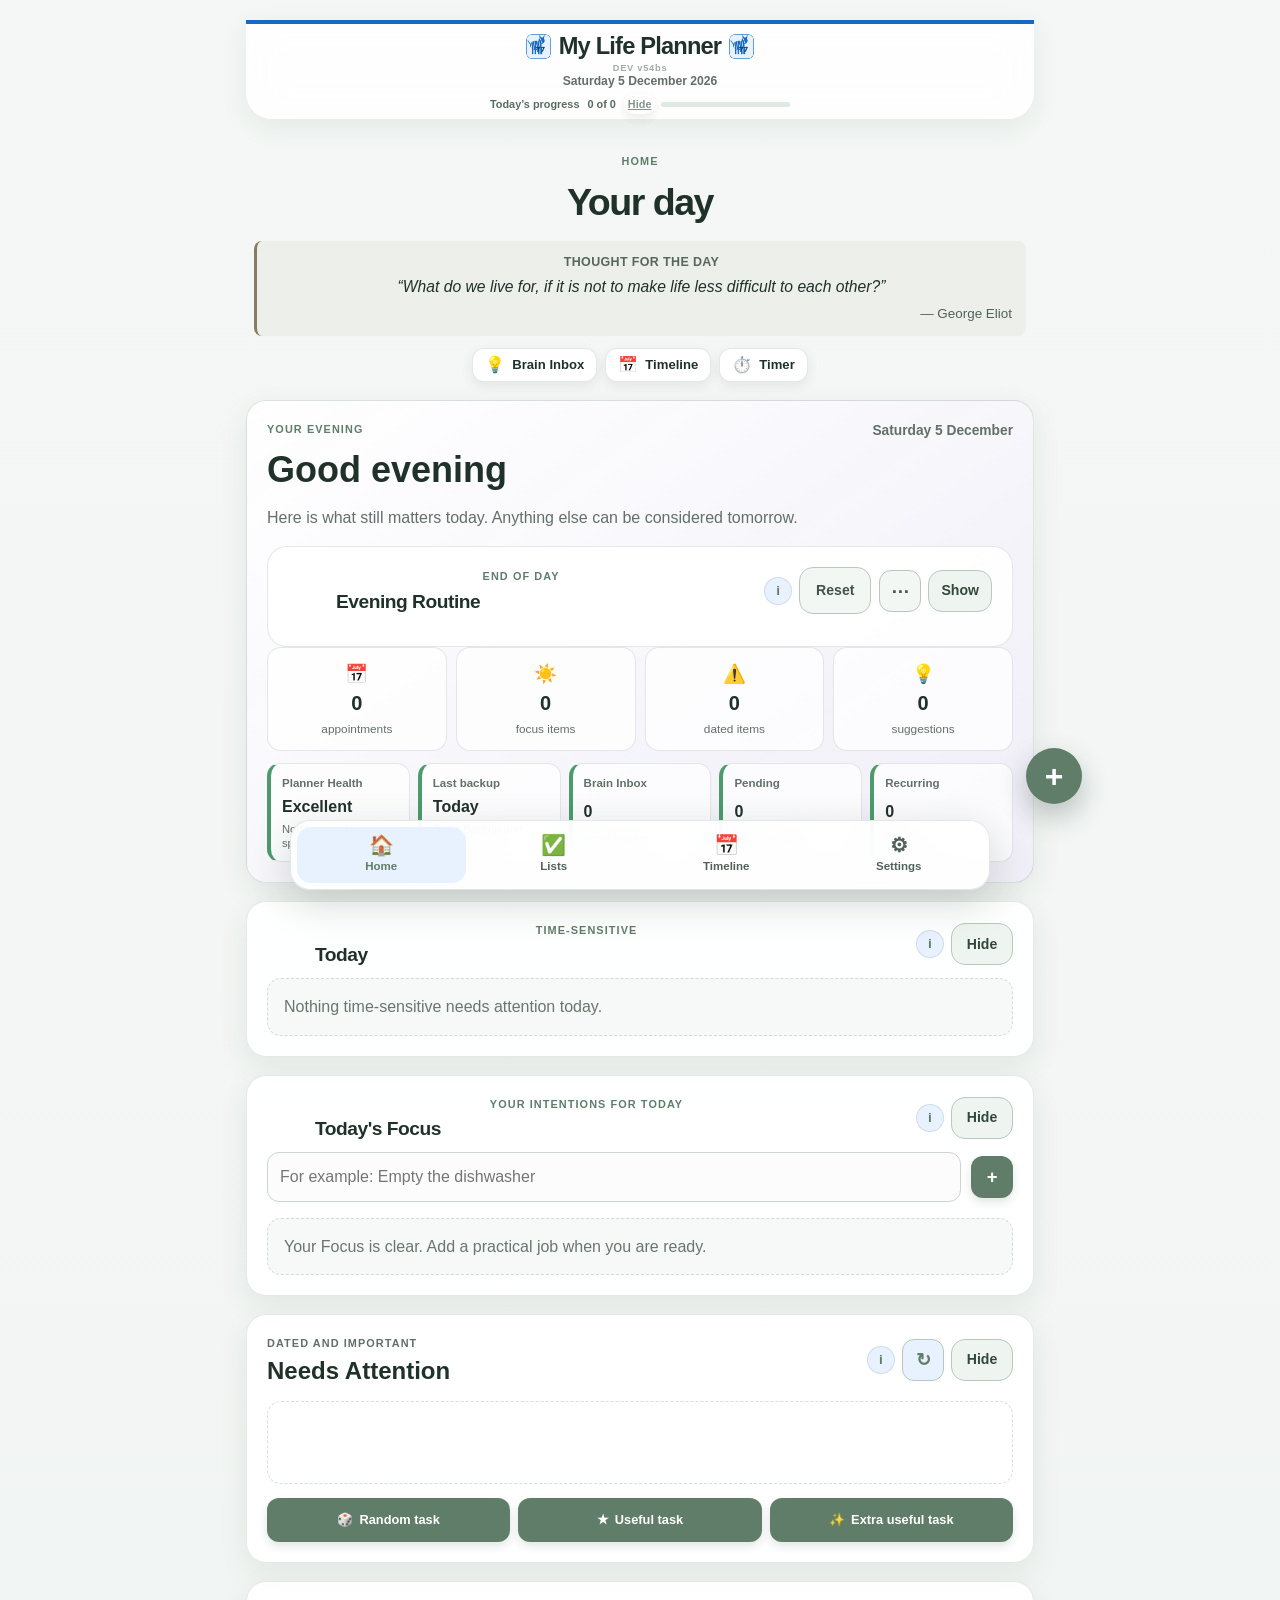
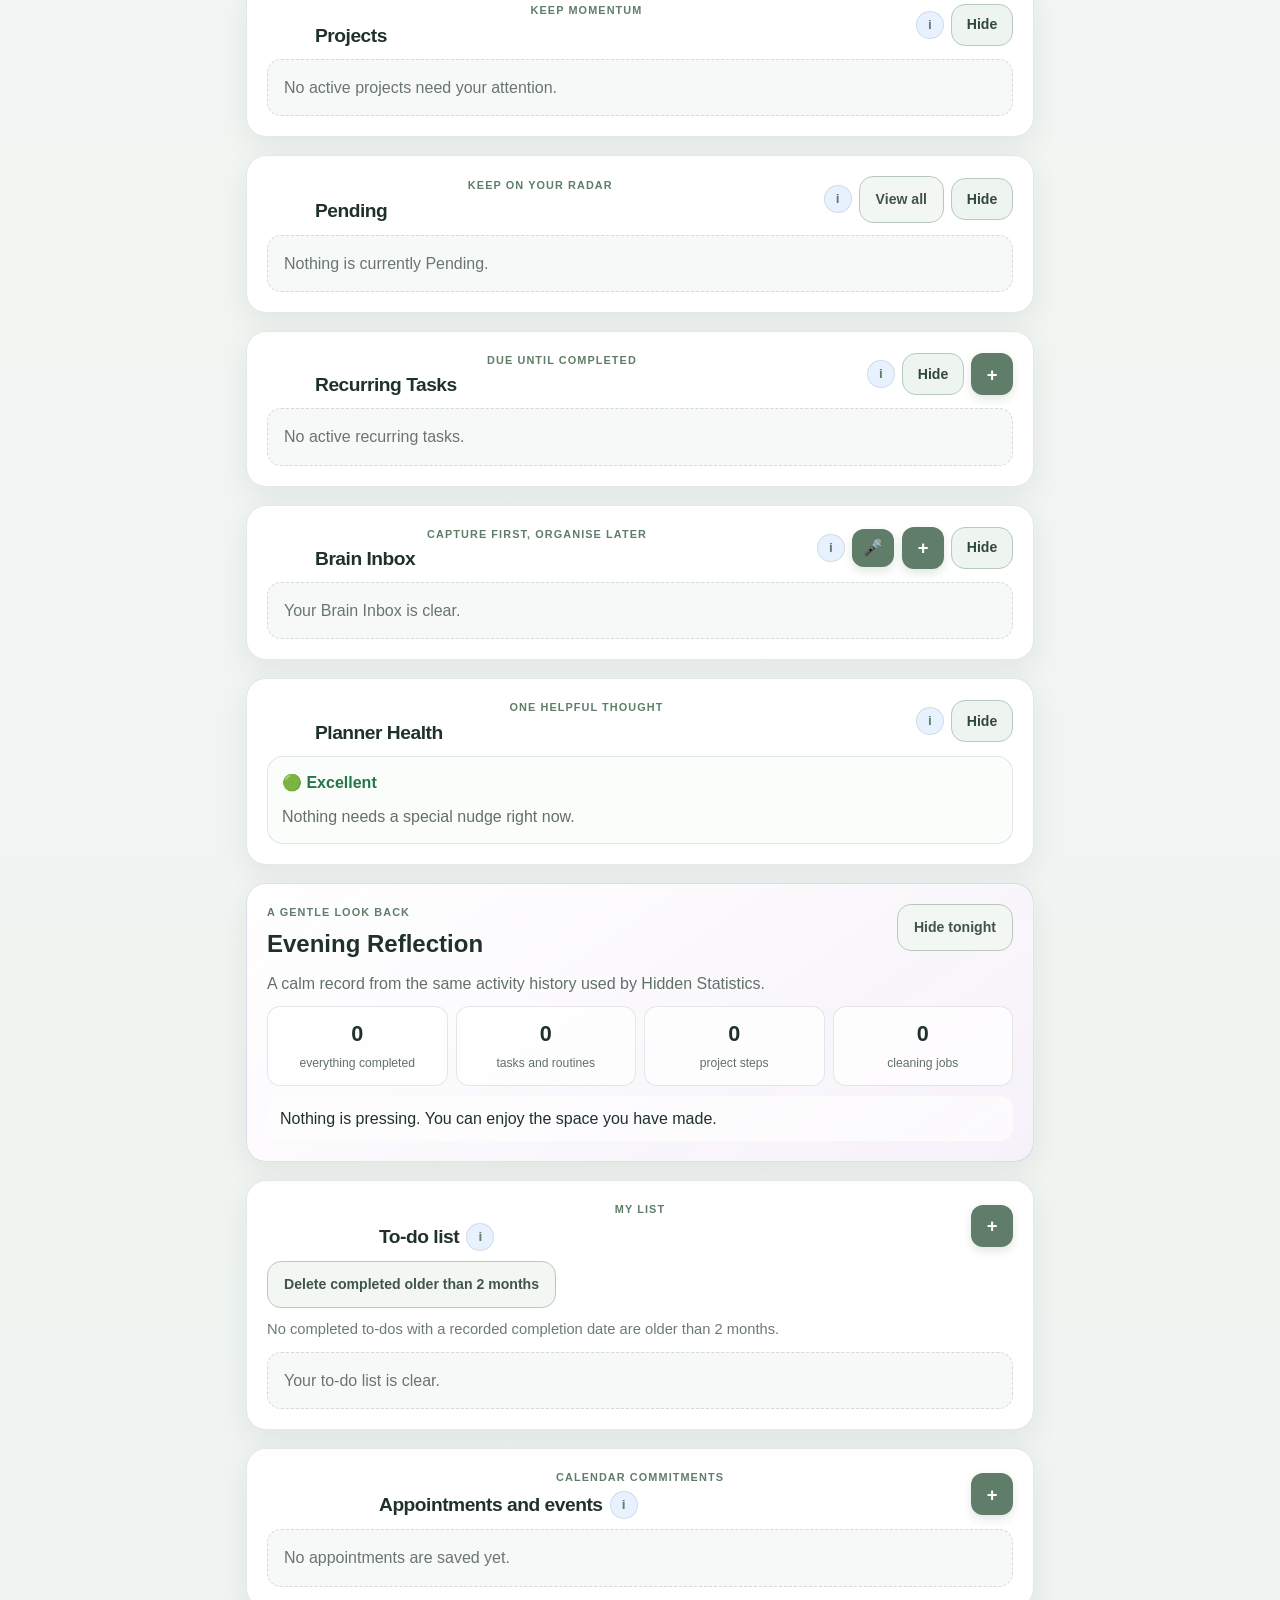
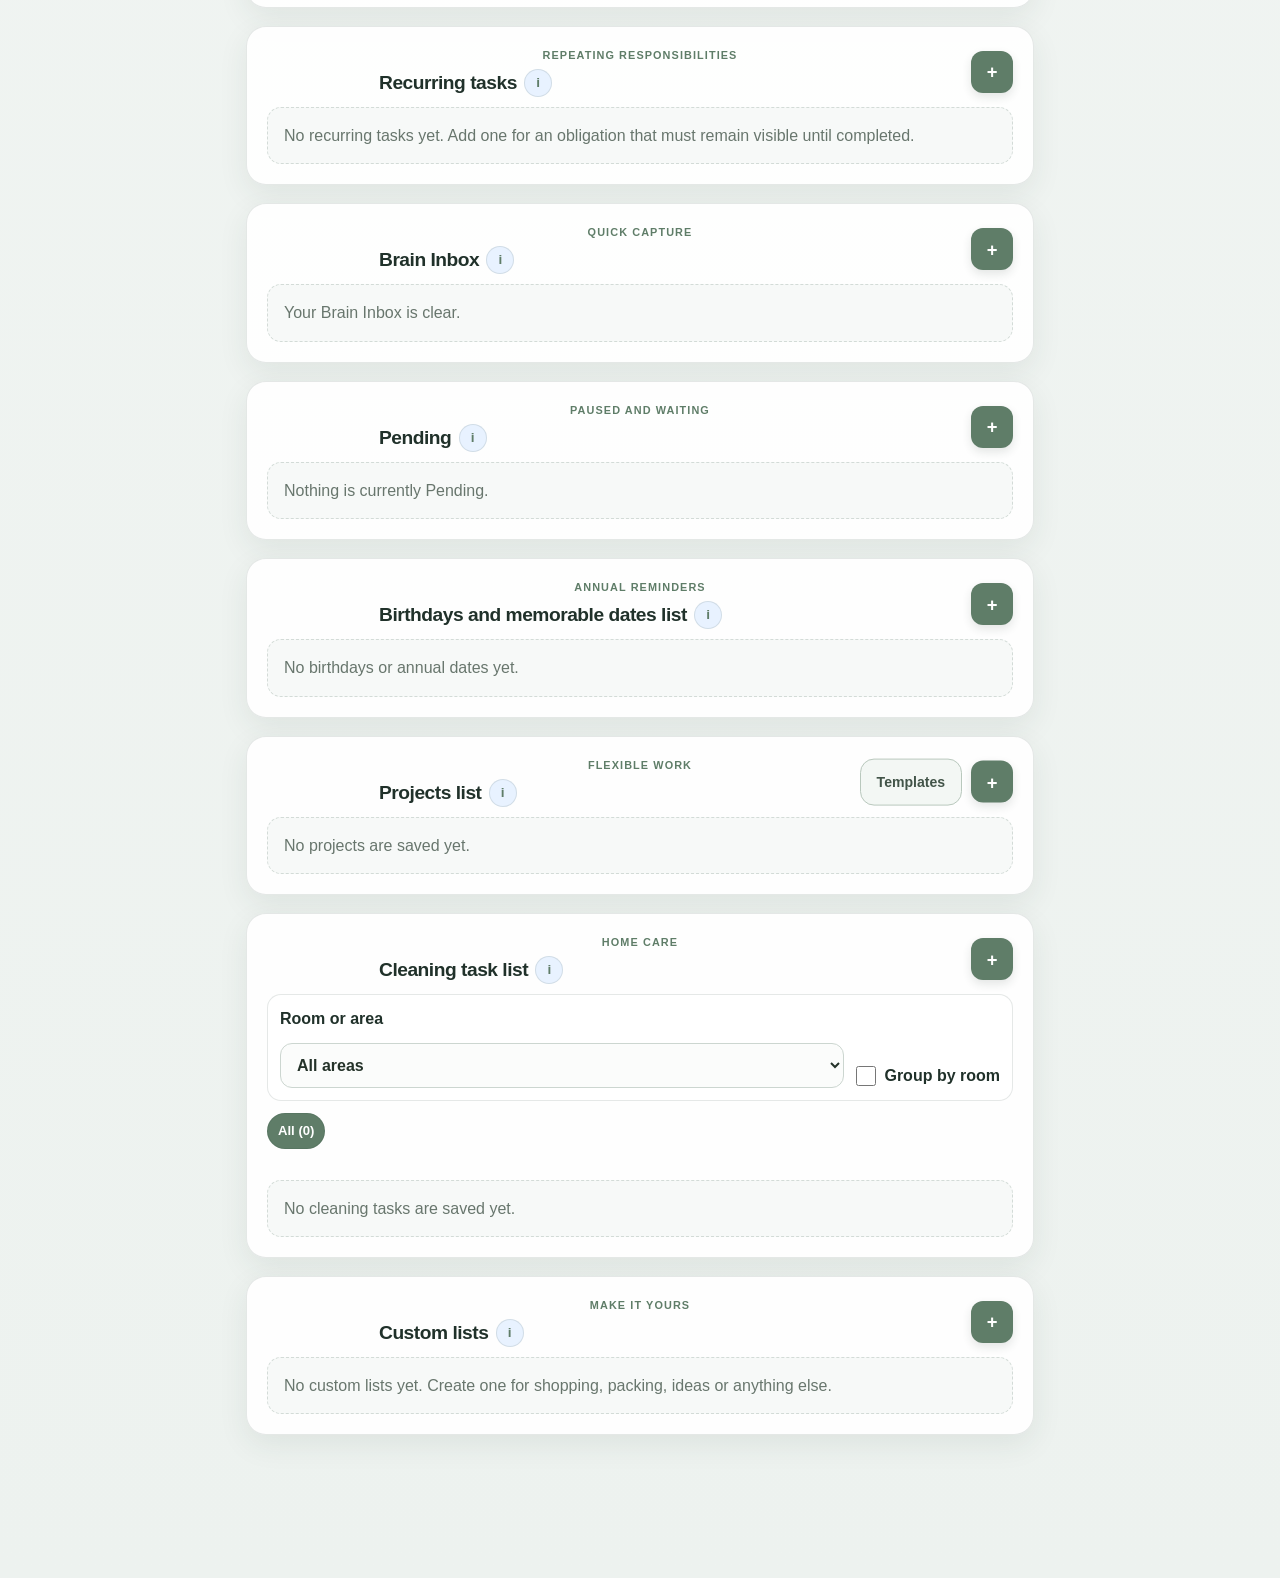
==== index.html @ 8dff213d "Add files via upload" ====
<!DOCTYPE html>
<html lang="en">
<head>
  <meta charset="UTF-8">
  <meta name="viewport" content="width=device-width, initial-scale=1.0">
  <title>My Life Planner</title>
  <link rel="stylesheet" href="style.css?v=54bs">
  <link rel="manifest" href="manifest.json?v=54bs">
  <meta name="theme-color" content="#1769c2">
  <meta name="apple-mobile-web-app-capable" content="yes">
  <meta name="apple-mobile-web-app-status-bar-style" content="default">
  <meta name="apple-mobile-web-app-title" content="Life Planner">
  <link rel="apple-touch-icon" href="icon-192.png">
</head>
<body>
  <a class="skip-link" href="#viewHeading">Skip to planner content</a>
  <main class="app-shell">

    <header class="app-header">
      <div class="header-branding">
        <div class="brand-title-row">
          <img src="icon-192.png" class="header-zebra" alt="" aria-hidden="true">
          <h1 id="plannerTitle" class="brand-title">My Life Planner</h1>
          <img src="icon-192.png" class="header-zebra" alt="" aria-hidden="true">
        </div>
        <p class="header-version">DEV v54bs</p>
        <p id="todayDate" class="date-line"></p>
      </div>
      <div id="todayProgressPanel" class="compact-progress" aria-label="Today’s progress">
        <div class="today-progress-line"><strong>Today’s progress</strong><span id="progressText">0 of 0</span><button type="button" class="progress-visibility-button" id="hideTodayProgressButton" onclick="v54aySetProgressVisible(false)">Hide</button></div>
        <div class="progress-wrap"><div id="progressBar" class="progress-bar"></div></div>
      </div>
      <button id="showTodayProgressButton" type="button" class="small-button secondary-button" onclick="v54aySetProgressVisible(true)" hidden>Show Today’s progress</button>
    </header>

    <section id="viewHeading" class="view-heading" aria-live="polite">
      <p class="eyebrow" id="viewEyebrow">Home</p>
      <h2 id="viewTitle">Your day</h2><div id="dailyThoughtAnchor"></div>
    </section>

    <section class="home-quick-actions app-view-section" data-view="home" aria-label="Quick actions">
      <button type="button" class="home-quick-button" onclick="openCaptureDialog('inbox')"><span aria-hidden="true">💡</span><strong>Brain Inbox</strong></button>
      <button type="button" class="home-quick-button" onclick="openTimelineShortcut()"><span aria-hidden="true">📅</span><strong>Timeline</strong></button>
      <button type="button" class="home-quick-button" onclick="openGlobalTimer()"><span aria-hidden="true">⏱️</span><strong>Timer</strong></button>
    </section>

    <section id="morningBriefPanel" class="panel daily-companion-panel app-view-section" data-view="home" aria-live="polite">
      <div class="daily-companion-heading">
        <div><p id="daypartEyebrow" class="eyebrow">Your morning</p><h2 id="dailyCompanionGreeting">Good morning</h2></div>
        <div class="daily-companion-heading-actions"><span id="dailyCompanionDate" class="daily-companion-date"></span><button id="dailyCompanionToggle" type="button" class="small-button secondary-button daily-companion-toggle" onclick="toggleDailyCompanion()" aria-expanded="false" hidden>More</button></div>
      </div>
      <p id="dailyCompanionMessage" class="daily-companion-message"></p>
      <div id="dailyCompanionSummary" class="daily-companion-summary"></div>
      <div id="companionDashboardCards" class="companion-dashboard-cards"></div>
    </section>

    <section id="eveningReflectionPanel" class="panel reflection-panel app-view-section hidden" data-view="home" aria-live="polite">
      <div class="reflection-heading"><div><p class="eyebrow">A gentle look back</p><h2>Evening Reflection</h2></div><button type="button" class="small-button secondary-button" onclick="dismissEveningReflection()">Hide tonight</button></div>
      <div id="eveningReflectionArea"></div>
    </section>

    <section id="weeklyReflectionPanel" class="panel reflection-panel app-view-section hidden" data-view="home" aria-live="polite">
      <div class="reflection-heading"><div><p class="eyebrow">The week in perspective</p><h2>Weekly Reflection</h2></div><button type="button" class="small-button secondary-button" onclick="dismissWeeklyReflection()">Hide this week</button></div>
      <div id="weeklyReflectionArea"></div>
    </section>

    <section id="plannerHealthPanel" class="panel planner-health-panel app-view-section home-collapsible" data-view="home" data-home-section="plannerHealth">
      <div class="section-heading"><div><p class="eyebrow">One helpful thought</p><h2>Planner Health</h2></div></div>
      <div id="plannerHealthArea" aria-live="polite"></div>
    </section>



    <section id="todayFocusPanel" class="panel today-focus-panel app-view-section home-collapsible" data-view="home" data-home-section="todayFocus">
      <div class="section-heading"><div><p class="eyebrow">Your intentions for today</p><h2>Today's Focus</h2><p class="card-meta">Your working desk for today. Type an item and press Return; add detail only when useful.</p></div></div>
      <form class="today-focus-entry" onsubmit="addTodayFocusItem(event)">
        <input id="todayFocusInput" type="text" maxlength="160" placeholder="For example: Empty the dishwasher" autocomplete="off">
        <button type="submit" class="section-plus" aria-label="Add to Today's Focus">+</button>
      </form>
      <div id="todayFocusArea" class="focus-list"></div>
    </section>

    <section id="needsAttentionPanel" class="panel focus-panel app-view-section home-collapsible" data-view="home" data-home-section="needsAttention">
      <div class="focus-heading"><div><p class="eyebrow">Dated and important</p><h2>Needs Attention</h2><p>Tasks already saved elsewhere that need attention now.</p></div><button class="icon-button" type="button" onclick="refreshFocusToday()" aria-label="Refresh needs attention">↻</button></div>
      <div id="focusTodayArea" class="focus-list"></div>
      <div class="focus-tools" aria-label="Helpful task choices">
        <button type="button" class="choice-tool" onclick="chooseHelpfulTask('random')"><span>🎲</span>Random task</button>
        <button type="button" class="choice-tool" onclick="chooseHelpfulTask('useful')"><span>★</span>Useful task</button>
        <button type="button" class="choice-tool" onclick="chooseHelpfulTask('extra')"><span>✨</span>Extra useful task</button>
      </div>
      <div id="helpfulChoiceResult" class="decision-result hidden"></div>
    </section>

    <section id="homeRecurringPanel" class="panel app-view-section home-collapsible" data-view="home" data-home-section="recurringTasks">
      <div class="section-heading"><div><p class="eyebrow">Due until completed</p><h2>Recurring Tasks</h2><p class="card-meta">Overdue and due recurring tasks appear first, followed by the next few upcoming responsibilities.</p></div><button class="section-plus" type="button" onclick="openRecurringTaskDialog()" aria-label="Add recurring task">+</button></div>
      <div id="homeRecurringArea" class="compact-list"></div>
    </section>

    <section id="homeBrainInboxPanel" class="panel app-view-section home-collapsible" data-view="home" data-home-section="brainInbox">
      <div class="section-heading"><div><p class="eyebrow">Capture first, organise later</p><h2>Brain Inbox</h2></div><div class="section-actions"><button class="voice-button" type="button" onclick="startVoiceCapture('inbox')" aria-label="Dictate a thought" title="Dictate a thought">🎤</button><button class="section-plus" type="button" onclick="openCaptureDialog('inbox')" aria-label="Capture a thought">+</button></div></div>
      <div id="inboxPreviewArea" class="compact-list"></div>
    </section>

    <section class="dashboard-grid app-view-section" data-view="home">
      <section id="homeTodayPanel" class="panel dashboard-card home-collapsible" data-home-section="timeSensitive"><div class="section-heading"><div><p class="eyebrow">Time-sensitive</p><h2>Today</h2></div></div><div id="todayRemindersArea" class="compact-list"></div></section>
    </section>

    <section id="homeProjectsPanel" class="panel app-view-section home-collapsible" data-view="home" data-home-section="projects"><div class="section-heading"><div><p class="eyebrow">Keep momentum</p><h2>Projects</h2></div></div>
      <div id="projectNextActionsArea" class="home-project-list"></div>
    </section>

    <section id="homeWaitingPanel" class="panel app-view-section home-collapsible" data-view="home" data-home-section="waitingFor">
      <div class="section-heading"><div><p class="eyebrow">Keep on your radar</p><h2>Pending</h2><p class="card-meta">A quick view of items currently paused or waiting, gathered from their original lists.</p></div><button type="button" class="small-button secondary-button" onclick="openWaitingForList()">View all</button></div>
      <div id="homeWaitingArea" class="compact-list"></div>
    </section>

    <section id="homeDailyRhythmPanel" class="panel app-view-section home-collapsible" data-view="home" data-home-section="dailyRhythm"><div class="section-heading"><div><p class="eyebrow">Gentle structure</p><h2>Daily Rhythm</h2></div><div class="section-actions"><button class="small-button secondary-button routine-reset-button" type="button" onclick="resetRoutineGroup('daily')">Reset</button><button class="icon-button" type="button" onclick="openRoutineManager('daily')" aria-label="Manage daily rhythm">⋯</button></div></div>
      <div id="dailyChecklist" class="checklist"></div>
    </section>

    <section id="homeEveningPanel" class="panel app-view-section home-collapsible" data-view="home" data-home-section="eveningRoutine"><div class="section-heading"><div><p class="eyebrow">End of day</p><h2>Evening Routine</h2></div><div class="section-actions"><button class="small-button secondary-button routine-reset-button" type="button" onclick="resetRoutineGroup('evening')">Reset</button><button class="icon-button" type="button" onclick="openRoutineManager('evening')" aria-label="Manage Evening Routine">⋯</button></div></div>
      <div id="homeEveningChecklist" class="checklist"></div>
    </section>
    <div class="lists-floating-wrap app-view-section" data-view="tasks">
      <button class="lists-rail-toggle" type="button" aria-expanded="false" aria-controls="listsSideNav" onclick="toggleListsSideNav()"><span aria-hidden="true">☰</span><span>Lists</span></button>
      <div id="listsSideNav" class="lists-side-panel">
      <button class="lists-panel-close" type="button" onclick="toggleListsSideNav(false)" aria-label="Close Lists navigation">×</button>
      <div class="lists-nav-hint" aria-hidden="true">Choose a list</div>
      <nav class="lists-floating-nav" aria-label="Move between lists">
        <button type="button" onclick="jumpToList('todoListSection')">To-dos</button>
        <button type="button" onclick="jumpToList('appointmentsListSection')">Appointments</button><button type="button" onclick="jumpToList('recurringTasksListSection')">Recurring</button>
        <button type="button" onclick="jumpToList('inboxListSection')">Brain Inbox</button>
        <button type="button" onclick="jumpToList('waitingListSection')">Pending</button>
        <button type="button" onclick="jumpToList('annualListSection')">Birthdays</button>
        <button type="button" onclick="jumpToList('projectsListSection')">Projects</button>
        <button type="button" onclick="jumpToList('cleaningListSection')">Cleaning</button>
        <button type="button" onclick="jumpToList('customListsSection')">Custom</button>
      </nav>
      <div class="lists-scroll-cue" aria-hidden="true">▼ More Lists</div>
      </div>
    </div>

    <section class="panel app-view-section lists-hub" data-view="tasks">
      <div class="section-heading"><div><p class="eyebrow">Control centre</p><h2>My Lists</h2></div></div>
      <p class="card-meta">Every task you enter is shown below under its category. Completed items remain visible until you delete them. Search across all lists or jump straight to one collection.</p>
      <label class="list-search-label">Search all lists<input id="globalListSearch" type="search" placeholder="Search tasks, projects, appointments, rooms…" aria-describedby="listSearchStatus" autocomplete="off"></label><p id="listSearchStatus" class="list-search-status" aria-live="polite"></p>

    </section>


    <section id="todoListSection" class="panel app-view-section managed-list-section" data-view="tasks" data-list-name="To-dos">
      <div class="section-heading">
        <div>
          <p class="eyebrow">My list</p>
          <h2>To-do list</h2>
        </div>
        <button class="section-plus" type="button" onclick="openAddDialog('todo')" aria-label="Add to-do" title="Add to-do">+</button>
      </div>
      <p class="card-meta">Every saved to-do appears below. You can edit, complete or delete it.</p>
      <div class="todo-cleanup-tools">
        <button id="deleteOldCompletedTodosButton" type="button" class="small-button secondary-button" onclick="deleteCompletedTodosOlderThanTwoMonths()" disabled>Delete completed older than 2 months</button>
        <p id="oldCompletedTodosStatus" class="card-meta" aria-live="polite">Checking completed to-dos…</p>
      </div>
      <div id="todoArea" class="stack-list"></div>
    </section>

    <section id="appointmentsListSection" class="panel app-view-section managed-list-section" data-view="tasks" data-list-name="Appointments">
      <div class="section-heading"><div><p class="eyebrow">Calendar commitments</p><h2>Appointments and events</h2></div><button class="section-plus" type="button" onclick="openAppointmentDialog()" aria-label="Add appointment">+</button></div>
      <p class="card-meta">Every appointment appears here. Select an item to edit it.</p>
      <div id="appointmentsArea" class="stack-list"></div>
    </section>

    <section id="recurringTasksListSection" class="panel app-view-section managed-list-section" data-view="tasks" data-list-name="Recurring Tasks">
      <div class="section-heading"><div><p class="eyebrow">Repeating responsibilities</p><h2>Recurring tasks</h2></div><button class="section-plus" type="button" onclick="openRecurringTaskDialog()" aria-label="Add recurring task">+</button></div>
      <p class="card-meta">These remain due or overdue until you mark them complete. Paused tasks stay saved but do not appear on Home.</p>
      <div id="recurringTasksArea" class="stack-list"></div>
    </section>

    <section id="inboxListSection" class="panel app-view-section managed-list-section" data-view="tasks" data-list-name="Brain Inbox">
      <div class="section-heading"><div><p class="eyebrow">Quick capture</p><h2>Brain Inbox</h2></div><button class="section-plus" type="button" onclick="openCaptureDialog('inbox')" aria-label="Add Brain Inbox item">+</button></div>
      <p class="card-meta">Capture anything without deciding where it belongs. Convert it later from the menu.</p>
      <div id="inboxArea" class="stack-list"></div>
    </section>

    <section id="waitingListSection" class="panel app-view-section managed-list-section" data-view="tasks" data-list-name="Pending">
      <div class="section-heading"><div><p class="eyebrow">Paused and waiting</p><h2>Pending</h2></div><button class="section-plus" type="button" onclick="openCaptureDialog('waiting')" aria-label="Add standalone pending note" title="Add pending note">+</button></div>
      <p class="card-meta">All current Pending items in one place. To-dos and project steps remain in their original lists; standalone Pending notes preserve your existing Waiting For records.</p>
      <div id="waitingArea" class="stack-list"></div>
    </section>

    <section id="annualListSection" class="panel app-view-section managed-list-section" data-view="tasks" data-list-name="Birthdays">
      <div class="section-heading">
        <div>
          <p class="eyebrow">Annual reminders</p>
          <h2>Birthdays and memorable dates list</h2>
        </div>
        <button class="section-plus" type="button" onclick="openAnnualDialog()" aria-label="Add annual date" title="Add annual date">+</button>
      </div>
      <p class="card-meta">Every birthday or annual date appears below. You can edit or delete it at any time.</p>
      <div id="annualArea" class="stack-list"></div>
    </section>

    <section id="projectsListSection" class="panel app-view-section managed-list-section" data-view="tasks" data-list-name="Projects">
      <div class="section-heading">
        <div>
          <p class="eyebrow">Flexible work</p>
          <h2>Projects list</h2>
        </div>
        <div class="section-actions project-section-actions"><button type="button" class="small-button secondary-button" onclick="openProjectTemplates()">Templates</button><button class="section-plus" type="button" onclick="openAddDialog('project')" aria-label="Add project" title="Add project">+</button></div>
      </div>
      <p class="card-meta">Every project and all its steps appear below. Projects and steps can be edited or deleted.</p>
      <div id="projectsArea" class="stack-list"></div>
    </section>

    <section id="cleaningListSection" class="panel app-view-section managed-list-section" data-view="tasks" data-list-name="Cleaning">
      <div class="section-heading">
        <div>
          <p class="eyebrow">Home care</p>
          <h2>Cleaning task list</h2>
        </div>
        <button class="section-plus" type="button" onclick="openCleaningDialog()" aria-label="Add cleaning task" title="Add cleaning task">+</button>
      </div>
      <p class="card-meta">Add daily, weekly, fortnightly or monthly cleaning jobs. Completing a job automatically sets its next due date.</p>
      <p class="card-meta">Every cleaning task appears below. You can edit, complete or delete it.</p>
      <div class="cleaning-area-tools" aria-label="Filter cleaning tasks by room or area">
        <label class="cleaning-area-filter-label">Room or area
          <select id="cleaningAreaFilter" onchange="setCleaningAreaFilter(this.value)"><option value="all">All areas</option></select>
        </label>
        <label class="cleaning-group-toggle"><input id="cleaningGroupByArea" type="checkbox" onchange="setCleaningGroupByArea(this.checked)"> Group by room</label>
      </div>
      <div id="cleaningAreaChips" class="cleaning-area-chips" aria-label="Cleaning room shortcuts"></div>
      <p id="cleaningAreaSummary" class="list-search-status" aria-live="polite"></p>
      <div id="cleaningArea" class="stack-list"></div>
    </section>



    <section id="customListsSection" class="panel app-view-section managed-list-section" data-view="tasks" data-list-name="Custom Lists">
      <div class="section-heading"><div><p class="eyebrow">Make it yours</p><h2>Custom lists</h2></div><button class="section-plus" type="button" onclick="openCustomListManager()" aria-label="Create custom list">+</button></div>
      <p class="card-meta">Create lists for shopping, packing, ideas, places to visit or anything else.</p>
      <div id="customListsArea" class="custom-lists-grid"></div>
    </section>

    <section class="panel app-view-section timeline-panel" data-view="planner">
      <div class="section-heading"><div><p class="eyebrow">Everything in date order</p><h2>Timeline</h2></div><button class="section-plus" type="button" onclick="openAppointmentDialog()" aria-label="Add appointment">+</button></div>
      <p class="card-meta">Use All for the complete Timeline or Schedule for recurring responsibilities and appointments only.</p>
      <div class="timeline-mode-switch" role="group" aria-label="Timeline view">
        <button type="button" class="timeline-mode active" data-mode="all" onclick="setTimelineMode('all',this)">All</button>
        <button type="button" class="timeline-mode" data-mode="schedule" onclick="setTimelineMode('schedule',this)">Schedule</button>
      </div>
      <div class="timeline-filters" role="group" aria-label="Timeline period">
        <button type="button" class="timeline-filter active" data-range="today" onclick="setTimelineRange('today',this)">Today</button>
        <button type="button" class="timeline-filter" data-range="tomorrow" onclick="setTimelineRange('tomorrow',this)">Tomorrow</button>
        <button type="button" class="timeline-filter" data-range="week" onclick="setTimelineRange('week',this)">Next 7 days</button>
        <button type="button" class="timeline-filter" data-range="month" onclick="setTimelineRange('month',this)">This month</button>
        <button type="button" class="timeline-filter" data-range="all" onclick="setTimelineRange('all',this)">All upcoming</button>
      </div>
      <p id="timelineSummary" class="timeline-summary" aria-live="polite"></p>
      <div id="timelineArea" class="timeline-list"></div>
    </section>

    <section class="panel app-view-section" data-view="planner">
      <div class="section-heading">
        <div>
          <p class="eyebrow">Everything saved</p>
          <h2>Main list overview</h2>
        </div>
      </div>
      <div id="mainOverviewArea" class="overview-grid"></div>
    </section>

    <section class="panel app-view-section" data-view="planner">
      <div class="section-heading">
        <div>
          <p class="eyebrow">End of day</p>
          <h2>Evening Routine</h2>
        </div>
        <div class="section-actions"><button class="small-button secondary-button routine-reset-button" type="button" onclick="resetRoutineGroup('evening')">Reset</button><button class="small-button" type="button" onclick="openRoutineManager('evening')">Manage list</button></div>
      </div>
      <div id="eveningChecklist" class="checklist"></div>
    </section>

    <dialog id="settingsDialog" class="settings-dialog">
      <div class="dialog-header">
        <div><p class="eyebrow">Personalise and protect</p><h2>Settings</h2></div>
        <button type="button" class="dialog-close" onclick="closeSettingsDialog()" aria-label="Close settings">×</button>
      </div>
      <div class="settings-content">
        <details class="storage-details settings-section-details" data-settings-section="maintenance">
          <summary>App maintenance</summary>
          <div class="settings-section-body">
            <p class="card-meta">Install the planner on this device or ask the browser to check for a newer release.</p>
            <div class="card-actions app-maintenance-actions">
              <button id="installButton" type="button" onclick="installPlanner()">Install app</button>
              <button id="updateButton" type="button" class="secondary-button" onclick="checkForAppUpdates()">Check for updates</button>
            </div>
          </div>
        </details>
        <details class="storage-details settings-section-details" data-settings-section="quickActions">
          <summary>Quick Actions</summary>
          <div class="settings-section-body">
            <p class="card-meta">Use a special address to open the planner directly in Brain Inbox. You do not change anything in GitHub.</p>
            <label>Brain Inbox shortcut address<input id="brainShortcutUrl" type="text" readonly></label>
            <div class="card-actions app-maintenance-actions">
              <button type="button" onclick="openBrainInboxShortcut()">Open Brain Inbox now</button>
              <button type="button" class="secondary-button" onclick="copyBrainInboxShortcut()">Copy address</button>
            </div>
            <details class="storage-details"><summary>How do I use this on iPhone?</summary><ol class="quick-instructions"><li>Tap <strong>Copy address</strong>.</li><li>Open the Shortcuts app and create a new shortcut.</li><li>Add the action <strong>Open URLs</strong> and paste the copied address.</li><li>Name the shortcut <strong>Brain Inbox</strong>. Siri can then run it by name.</li></ol><p class="card-meta">You can also paste the copied address into Safari and bookmark it or add it to the Home Screen.</p></details>
          </div>
        </details>
        <details class="storage-details settings-section-details" data-settings-section="appearance">
          <summary>Appearance and personalisation</summary>
          <div class="settings-section-body">
            <div class="settings-grid">
              <label>Your name (optional)<input id="ownerName" type="text" maxlength="40" placeholder="For example: Mary"></label>
              <label>Box colour
                <select id="themeChoice" onchange="previewSettings()">
                  <option value="sage">Sage green</option><option value="blue">Soft blue</option><option value="rose">Warm rose</option><option value="lavender">Lavender</option><option value="sand">Soft sand</option><option value="mint">Fresh mint</option><option value="peach">Soft peach</option><option value="teal">Calm teal</option><option value="grey">Soft grey</option><option value="berry">Muted berry</option>
                </select>
              </label>
              <div id="themePreview" class="setting-preview">Example box</div>
              <label>Font
                <select id="fontChoice" onchange="previewSettings()">
                  <option value="clear">System sans-serif</option><option value="rounded">Trebuchet rounded</option><option value="classic">Georgia serif</option><option value="modern">Courier typewriter</option><option value="large">Verdana large print</option><option value="friendly">Handwritten style</option><option value="book">Times book style</option><option value="compact">Condensed sans-serif</option><option value="softserif">Palatino soft serif</option><option value="spacious">Wide-spaced sans-serif</option>
                </select>
              </label>
              <div id="fontPreview" class="setting-preview font-preview">This is how your planner text will look.</div>
            </div>
            <div class="card-actions"><button type="button" onclick="saveSettings()">Save customisation</button></div>
          </div>
        </details>
        <details class="storage-details settings-section-details" data-settings-section="backupRestore">
          <summary>Backup and restore</summary>
          <div class="settings-section-body">
            <h3>Automatic daily recovery</h3>
            <p class="card-meta">A verified recovery snapshot is created when the planner opens and refreshed whenever your data saves. The latest seven dated snapshots are retained on this device.</p><p id="backupVerificationStatus" class="card-meta backup-verification-status" aria-live="polite">Checking automatic recovery…</p>
            <div id="dailyBackupsArea" class="stack-list"></div>
            <details class="storage-details"><summary>Where can I find my backups?</summary><p><strong>Automatic recovery snapshots:</strong> stored privately in this browser on this device. They protect against accidental edits, restores and app-update problems.</p><p><strong>Independent backup files:</strong> choose Save backup file or Share backup and keep the JSON file in iCloud Drive, OneDrive or Files. This is the protection to use if the device or browser storage itself is lost.</p></details>
            <div class="card-actions"><button type="button" onclick="exportPlanner()">Save backup file</button><button type="button" onclick="sharePlannerBackup()">Share backup</button><button type="button" class="secondary-button" onclick="document.getElementById('importFile').click()">Import backup</button><input id="importFile" class="hidden" type="file" accept=".json,application/json" onchange="importPlanner(event)"></div>
          </div>
        </details>
        <details class="storage-details settings-section-details" data-settings-section="dailyCompanion">
          <summary>Daily Companion and reflections</summary>
          <div class="settings-section-body">
            <p class="card-meta">Choose when the weekly reflection appears. Evening Reflection appears after 6pm and remains optional.</p>
            <div class="settings-grid">
              <label>Weekly reflection timing
                <select id="weeklyReflectionTiming" onchange="saveCompanionPreferences()">
                  <option value="sunday">Sunday evening</option>
                  <option value="monday">Monday morning</option>
                </select>
              </label>
              <label>Hidden statistics period
                <select id="statisticsPeriod" onchange="renderHiddenStatistics()">
                  <option value="week">This week</option>
                  <option value="month">This month</option>
                  <option value="all">All recorded activity</option>
                </select>
              </label>
            </div>
            <p class="card-meta">Reflections are supportive summaries, not scores. They use activity recorded from v52e onward.</p>
          </div>
        </details>
        <details class="storage-details settings-section-details" data-settings-section="statistics" ontoggle="if(this.open) renderHiddenStatistics()">
          <summary>Hidden statistics</summary>
          <div class="settings-section-body">
            <p class="card-meta">These figures stay out of Home unless you choose to look.</p>
            <div id="hiddenStatisticsArea" class="statistics-grid"></div>
          </div>
        </details>
        <details class="storage-details settings-section-details" data-settings-section="dataStorage">
          <summary>Data and storage information</summary>
          <div class="settings-section-body">
            <p id="storageStatus" class="storage-status"></p><p id="saveIndicator" class="save-indicator" aria-live="polite">Ready</p>
          </div>
        </details>
        <details class="storage-details settings-section-details" data-settings-section="helpGuides">
          <summary>Help &amp; Guides</summary>
          <div class="settings-section-body">
            <p class="card-meta">Open concise help without leaving your saved planner data.</p>
            <div class="help-guide-grid">
              <a class="help-guide-link" href="HELP_GUIDE.html"><strong>Help Centre</strong><span>How the main areas work</span></a>
              <a class="help-guide-link" href="QUICK_START_GUIDE.html"><strong>Quick Start Guide</strong><span>Start using the planner quickly</span></a>
              <a class="help-guide-link" href="INSTALLATION_GUIDE.md" target="_blank" rel="noopener"><strong>Update &amp; Backup Guide</strong><span>Install, update and protect data</span></a>
            </div>
          </div>
        </details>
        <details class="storage-details developer-dashboard settings-section-details" data-settings-section="developer" ontoggle="if(this.open) refreshDeveloperDashboard()">
          <summary>Developer Dashboard</summary>
          <p class="card-meta">Use this during testing to confirm that the installed files and saved data are the expected release.</p>
          <div class="developer-grid">
            <p><strong>Planner version</strong><span id="devPlannerVersion">—</span></p>
            <p><strong>Service-worker cache</strong><span id="devCacheVersion">—</span></p>
            <p><strong>Manifest version</strong><span id="devManifestVersion">—</span></p>
            <p><strong>Database format</strong><span id="devDatabaseVersion">1</span></p>
            <p><strong>Brain Capture</strong><span id="devBrainModule">2.1</span></p>
            <p><strong>Attachment Module</strong><span id="devAttachmentModule">1.1</span></p>
            <p><strong>Appointment Engine</strong><span id="devAppointmentModule">2.0</span></p>
            <p><strong>Quick Actions</strong><span id="devQuickModule">1.0</span></p>
            <p><strong>Appointments</strong><span id="devAppointmentsCount">0</span></p>
            <p><strong>To-dos</strong><span id="devTodosCount">0</span></p>
            <p><strong>Brain Inbox items</strong><span id="devInboxCount">0</span></p>
            <p><strong>Stored data</strong><span id="devStorageUsed">—</span></p>
            <p><strong>Browser allowance</strong><span id="devStorageQuota">—</span></p>
            <p><strong>Last backup</strong><span id="devLastBackup">—</span></p>
          </div>
          <div class="card-actions"><a class="secondary-button guide-action-link" href="DEVELOPER_HANDBOOK.pdf" target="_blank" rel="noopener">Developer Handbook</a><button type="button" class="secondary-button" onclick="refreshDeveloperDashboard()">Refresh dashboard</button></div>
        </details>
        <details class="storage-details settings-section-details" data-settings-section="about"><summary>About My Life Planner</summary><p><strong>Version:</strong> Development v54bs</p><p><strong>Updated:</strong> 26 September 2026</p><p><strong>Designed by Blue Zebra 77</strong></p><p>Updates change the app layout but do not intentionally replace your personal information. Your data stays in this browser unless you export it.</p><h3>Recent changes</h3><ul class="change-log"><li><strong>v54bs</strong> — keeps automatic recovery backups self-contained with Brain Inbox image/document bytes after IndexedDB storage migration, and restores them safely.<br><strong>v54bq</strong> — moves Brain Inbox attachment bytes out of localStorage into IndexedDB while preserving previews, conversions and self-contained Export/Share backups; existing embedded attachments migrate automatically.</li><li><strong>v54ba</strong> — Progress is now “Today’s progress”: only actionable work relevant to today is counted; appointments and routines are excluded, Pending items do not count, and the progress display can be hidden/shown.</li><li><strong>v54ax</strong> — desktop updater/cache repair only; v54aw planner behaviour preserved.</li><li><strong>v54aw</strong> — corrected Lists repair from v54au: Custom Lists now use the actual renderer with no five-item limit, and clearing the real Lists search box immediately restores the complete Lists page.</li><li><strong>v54au</strong> — repairs Home Recurring Upcoming display by using the established recurring data model and active-status compatibility helper.</li><li><strong>v54at</strong> — Home Recurring Tasks now shows overdue items first, then due today, followed by the next three upcoming active recurring tasks.</li><li><strong>v54as</strong> — attachment integrity + To-do cleanup: verified Brain Inbox attachment transfer to To-dos/Appointments, visible Appointment attachment preview, attachment cues in lists, and an explicit cleanup action for completed To-dos older than two months.</li><li><strong>v54ar</strong> — attachment consistency: Brain Inbox preview layout is tidied and image/document attachments are preserved when converting to Projects, To-dos or Appointments.</li><li><strong>v54aq</strong> — Brain Inbox image integrity: attachment previews are directly tappable, images carry into Projects on conversion, remain preserved through Project edits, and can be opened from the Project edit screen.</li><li><strong>v54ap</strong> — reliable daily recovery: automatic snapshots now use IndexedDB, are verified after writing, refresh on app open/save, retain seven dated copies, and report failures visibly instead of silently stopping.</li><li><strong>v54ao</strong> — visual polish only: Pending / Pending — reason labels now use a stronger contrasting text treatment so blocked items are easier to recognise at a glance.</li><li><strong>v54an</strong> — desktop daypart-placement repair: the v54al Home layout now runs after legacy Home optimisers so Daily Rhythm/Evening Routine finishes in the same companion position on desktop and iPhone.</li><li><strong>v54am</strong> — expanded Home project cards now visibly label the current first actionable project step as <strong>Next</strong>; Pending and completed steps are not labelled Next.</li><li><strong>v54al</strong> — Home priority/layout update: Time Sensitive → Today’s Focus → Needs Attention → Projects → Pending → Recurring → Brain Inbox; Daily Rhythm appears collapsed inside the morning/afternoon companion and Evening Routine takes that place when the greeting changes to Good evening.</li><li><strong>v54ak</strong> — replaces the separate Waiting For view with a consolidated Pending view showing Pending to-dos, Pending project steps and preserved standalone Pending notes.</li><li><strong>v54aj</strong> — Pending status is now shown on its own line beneath the normal text/date for ordinary to-dos and project steps on Home, Lists and Timeline. The three-dot menu remains the only Pending control.</li><li><strong>v54aj</strong> — fixes the Pending menu selector so Home replaces the actual .item-menu-anchor menu with the Pending-enabled menu.</li><li><strong>v54aj</strong> — Pending menu consistency: removes the extra inline Pending checkbox and restores the intended ⋯ → Mark pending/Mark active workflow with reason prompt for ordinary to-dos and project steps.</li><li><strong>v54aj</strong> — desktop update repair: published updates are applied automatically using a version-addressed service worker plus a cache-busted reload fallback.</li><li><strong>v54aj</strong> — stabilised Pending/Home build from v54ad with consistent Pending controls, mobile/PWA Home rendering and aligned asset/cache versions.</li><li><strong>v54ad</strong> — renames the bottom Planner tab to Timeline so it matches the Home Timeline shortcut and the Timeline page it opens.</li><li><strong>v54ac</strong> — removes the duplicate This Week section from Home; Timeline → Next 7 Days remains the forward-looking weekly view.</li><li><strong>v54ab</strong> — extends direct Delete from Timeline to every dated item type: to-dos and steps, project steps/deadlines, cleaning tasks, recurring tasks, annual dates and Waiting For, while retaining appointment Delete.</li><li><strong>v54aa</strong> — adds Delete directly to the existing appointment edit dialog, including when opened from Timeline, so an accidental duplicate can be removed without going to Lists.</li><li><strong>v54x</strong> — Ordinary non-recurring to-dos can be marked Pending with an optional reason and returned to Active; completing a Pending to-do clears its Pending state.</li><li><strong>v54w</strong> — Project steps can be marked Pending with an optional reason; Pending steps remain visible but are skipped when the planner selects the project’s Next step.</li><li><strong>v54v</strong> — Today — Time Sensitive shows appointment times and places today’s timed appointments ahead of today’s untimed items, while overdue items remain first.</li><li><strong>v54u</strong> — adds one-level Undo last completion for recurring tasks, restoring the previous occurrence date/count and reversing its activity/statistics entry.</li><li><strong>v54sR2</strong> — repairs the iPhone portrait To-do and To-do-step three-dot menu layout without changing task behaviour.</li><li><strong>v54sR1</strong> — repairs the iPhone portrait Project-step three-dot menu layout without changing task behaviour.</li><li><strong>v54s</strong> — completed ordinary to-dos and to-do steps can now be explicitly reversed with Mark incomplete; completion timestamps and matching activity/statistics records are removed.</li><li><strong>v54r</strong> — project-step completion can now be explicitly reversed with Mark incomplete; the completion timestamp and activity/statistics record are also removed.</li><li><strong>v54q</strong> — adds Move up / Move down controls for project steps only, preserving dates, completion state and all other workflows.</li><li><strong>v54p</strong> — adds a global Home Timer button that reuses the existing Focus Timer without changing task workflows.</li><li><strong>v54o</strong> — restores Birthday / Anniversary to Home Quick Add only.</li><li><strong>v54n</strong> — birthday rollover fix: annual dates now show the true next occurrence year, automatically roll forward after passing, retain the 7-day reminder default and support an optional birth year.</li><li><strong>v54m</strong> — protected render fix: repairs stale Home renderer references that could blank Today, keeps dedicated recurring completion, and improves backup import diagnostics.</li><li><strong>v54g</strong> — recurring completion compatibility fix: restored/legacy recurring records are normalised as active, and completion advances them reliably from Today and Home.</li><li><strong>v54f</strong> — transition-safe PWA updater and recurring workflow update.</li><li><strong>v54e</strong> — introduced the stable worker URL and network version check.</li><li><strong>v54d</strong> — hardens recurring-task completion so Home Today and Recurring Tasks complete-and-advance immediately, shows the next due date confirmation, and lightens Show all/Show less controls.</li><li><strong>v54cR22</strong> — adds optional recurring-task end rules, expandable Home previews and immediate Home/Timeline refresh after recurrence advances.</li><li><strong>v54b</strong> — Smart Projects: dated to-do and project steps appear on Timeline, project deadlines remain milestones, and project management menus stay accessible on iPhone portrait.</li><li><strong>v54b</strong> — adds reusable Project Templates and creates independent projects from a saved workflow with optional step-date offsets.</li><li><strong>v53a Final Polish Patch</strong> — gives iPhone Home titles their own row, moves controls to a consistent second row and makes clearing Lists search immediately restore every list.</li><li><strong>v53a Patch</strong> — restores advanced monthly appointment recurrence, adds both routine Reset controls, renames Evening Routine and completes iPhone heading refinements.</li><li><strong>v53a</strong> — Workflow &amp; Stability: restores accepted Home behaviour, recurrence and Cleaning by Area controls, fixes editing workflows, recurring visibility, reflection counts and daily routine reset.</li><li><strong>v53</strong> — Corrected Workflow Edition: preserves the accepted v52f Home order, collapsible sections, menus and forms while making Today’s Focus Convert move the original only after a successful save.</li><li><strong>v52f</strong> — Polish release: consistent controls and wording, smarter form defaults, improved search shortcuts, friendlier empty states, accessibility and mobile refinements.</li><li><strong>v52e</strong> — Added evening and weekly reflections, gentle encouragement, planner memory patterns and optional hidden statistics.</li><li><strong>v52c</strong> — Added a time-aware Morning Brief and calm Home summary cards for Planner Health, backup recency, Brain Inbox, Waiting For and recurring responsibilities.</li><li><strong>v52b</strong> — Planner Health 2.0, considerate habit suggestions and an in-app Help &amp; Guides centre.</li><li><strong>v52a</strong> — Calm Interface corrected build: information buttons across Lists and Planner, improved Home order and compact headings, and duplicate suppression between Today and Needs Attention.</li><li><strong>v51</strong> — Production release consolidating safe migrations, advanced recurrence, tags, Today’s Focus workspace, focus timer, Convert, Quick Add, Planner Health, calmer Home ordering and collapsible Settings.</li><li><strong>v50</strong> — Added recurring tasks that remain overdue until completed, with daily, weekly, monthly and yearly schedules.</li><li><strong>v49</strong> — Added Today's Focus, collapsible Home sections, collapsible project steps, improved Lists search/reset and better completed custom-list behaviour.</li><li><strong>v47</strong> — Restored reliable Lists search and retained the v46 stability fixes.</li><li><strong>v46</strong> — Consolidated automatic image handling, attachment previews, Quick Actions, flexible appointment repeats, version verification and the Developer Dashboard.</li><li><strong>v43</strong> — Added automatic image resizing, in-app attachment previews and a Quick Actions helper for opening Brain Inbox directly.</li><li><strong>v42</strong> — Expanded the Lists drawer so its choices are clearly visible, added a More Lists scroll cue when needed, and anchored the control to the planner edge on wide screens.</li><li><strong>v40</strong> — Rebuilt Lists navigation as a closed-by-default right-side drawer that resets correctly on rotation and resizing, with a close button on iPhone and MacBook.</li><li><strong>v39</strong> — Added a close control and improved iPhone landscape Lists navigation scrolling and placement.</li><li><strong>v38</strong> — Added responsive side-mounted Lists navigation, corrected section scroll positioning and made Custom List Save close the editor.</li><li><strong>v37</strong> — Moved Lists navigation to a sticky top position and reduced the Planner header and progress area.</li><li><strong>v36</strong> — Compact Home shortcuts, permanently anchored Lists navigation and clearer mobile access to every list.</li><li><strong>v36</strong> — Improved iPhone Timeline controls, added Home shortcuts, floating Lists navigation and polished custom-list editing.</li><li><strong>v34</strong> — Corrected first-load Timeline rendering, added custom lists and aligned section headings consistently.</li><li><strong>v33</strong> — Earlier Timeline initial-load correction.</li><li><strong>v32</strong> — Unified Timeline with Today, Tomorrow, Next 7 Days, This Month and All Upcoming filters.</li><li><strong>v30</strong> — Brain Inbox core: timestamped capture, categories and status, editing, processing, and safe conversion to To-do, Project, Appointment or Waiting For.</li><li><strong>v29</strong> — Rebuilt the Lists shortcuts with permanent visible text labels.</li><li><strong>v28</strong> — Added distinct font choices and Home-on-return behaviour.</li><li><strong>v27</strong> — Fixed Lists-menu opening, made font changes immediate and distinctive, and restored Home as the opening page.</li><li><strong>v26</strong> — Collapsible Lists, named section controls, centred headings and clearer font choices.</li><li><strong>v25</strong> — Corrected header version, optional appointment end time and simplified bottom navigation.</li><li><strong>v24</strong> — Appointment meeting links, improved editor and clearer appointment cards.</li><li><strong>v23</strong> — Settings controls and customisation persistence.</li><li><strong>v22</strong> — Compact three-dot menus for Lists.</li><li><strong>v21</strong> — Centred personalised header.</li><li><strong>v20</strong> — Code-quality cleanup.</li><li><strong>v19</strong> — Stable rendering fix.</li></ul></details>
      </div>
    </dialog>

    <button id="quickAddButton" type="button" class="quick-add-fab" onclick="openQuickAdd()" aria-label="Quick Add" title="Quick Add">+</button>

    <dialog id="quickAddDialog" class="quick-add-dialog">
      <div class="dialog-header"><div><p class="eyebrow">Add from anywhere</p><h2>Quick Add</h2><p class="card-meta">Choose what you want to add. Your last choice is highlighted.</p></div><button type="button" class="dialog-close" onclick="closeQuickAdd()" aria-label="Close Quick Add">×</button></div>
      <div id="quickAddChoices" class="quick-add-grid">
        <button type="button" data-quick-add="focus" onclick="chooseQuickAdd('focus')"><span>☀️</span><strong>Today’s Focus</strong></button>
        <button type="button" data-quick-add="todo" onclick="chooseQuickAdd('todo')"><span>✅</span><strong>To-do</strong></button>
        <button type="button" data-quick-add="appointment" onclick="chooseQuickAdd('appointment')"><span>📅</span><strong>Appointment</strong></button>
        <button type="button" data-quick-add="recurring" onclick="chooseQuickAdd('recurring')"><span>🔁</span><strong>Recurring Task</strong></button>
        <button type="button" data-quick-add="project" onclick="chooseQuickAdd('project')"><span>📁</span><strong>Project</strong></button>
        <button type="button" data-quick-add="cleaning" onclick="chooseQuickAdd('cleaning')"><span>🧽</span><strong>Cleaning Task</strong></button>
        <button type="button" data-quick-add="waiting" onclick="chooseQuickAdd('waiting')"><span>⏳</span><strong>Pending note</strong></button>
        <button type="button" data-quick-add="annual" onclick="chooseQuickAdd('annual')"><span>🎂</span><strong>Birthday / Anniversary</strong></button>
        <button type="button" data-quick-add="inbox" onclick="chooseQuickAdd('inbox')"><span>💡</span><strong>Brain Inbox</strong></button>
      </div>
      <div class="quick-add-footer"><button type="button" class="secondary-button quick-add-voice" onclick="closeQuickAdd();startVoiceCapture('inbox')">🎤 Dictate to Brain Inbox</button></div>
    </dialog>

    <nav class="bottom-nav" aria-label="Main navigation">
      <button type="button" class="nav-button active" data-tab="home" onclick="showAppView('home', this)"><span>🏠</span><small>Home</small></button>
      <button type="button" class="nav-button" data-tab="tasks" onclick="showAppView('tasks', this)"><span>✅</span><small>Lists</small></button>
      <button type="button" class="nav-button" data-tab="planner" onclick="showAppView('planner', this)"><span>📅</span><small>Timeline</small></button>
      <button type="button" class="nav-button" onclick="openSettingsDialog()"><span>⚙</span><small>Settings</small></button>
    </nav>
  </main>


  <dialog id="appointmentDialog" class="manager-dialog">
    <form id="appointmentForm" onsubmit="event.preventDefault(); saveAppointment();">
      <div class="dialog-header"><div><p class="eyebrow">Calendar</p><h2 id="appointmentDialogTitle">Add appointment</h2></div><button type="button" class="dialog-close" onclick="closeAppointmentDialog()" aria-label="Close">×</button></div>
      <input id="appointmentId" type="hidden">
      <div class="dialog-content appointment-form-layout">
        <fieldset class="appointment-fieldset">
          <legend>Appointment</legend>
          <div class="settings-grid appointment-core-grid">
            <label class="full-width">Title<input id="appointmentName" required maxlength="120"></label>
            <label>Date<input id="appointmentDate" type="date" required></label>
            <label>Repeat<select id="appointmentRepeat" onchange="updateAppointmentRepeatControls()"><option value="none">Does not repeat</option><option value="daily">Daily</option><option value="weekly">Weekly</option><option value="monthly">Monthly</option><option value="yearly">Yearly</option></select></label>
            <div id="appointmentRepeatOptions" class="appointment-repeat-options full-width" hidden>
              <div class="appointment-repeat-grid">
                <label>Repeat every<input id="appointmentRepeatInterval" type="number" oninput="updateAppointmentRepeatControls()" min="1" max="999" inputmode="numeric" value="1"></label>
                <label>Period<select id="appointmentRepeatUnit" onchange="this.dataset.userChanged='true';updateAppointmentRepeatControls()"><option value="day">day(s)</option><option value="week">week(s)</option><option value="month">month(s)</option><option value="year">year(s)</option></select></label>
                <label id="appointmentMonthlyModeLabel" hidden>Monthly rule<select id="appointmentMonthlyMode" onchange="updateAppointmentRepeatControls()"><option value="date">Same calendar date</option><option value="nthWeekday">Weekday position</option></select></label>
                <label id="appointmentOrdinalLabel" hidden>Occurrence<select id="appointmentOrdinal" onchange="updateAppointmentRepeatControls()"><option value="1">First</option><option value="2">Second</option><option value="3">Third</option><option value="4">Fourth</option><option value="-1">Last</option></select></label>
                <label id="appointmentWeekdayLabel" hidden>Weekday<select id="appointmentWeekday" onchange="updateAppointmentRepeatControls()"><option value="1">Monday</option><option value="2">Tuesday</option><option value="3">Wednesday</option><option value="4">Thursday</option><option value="5">Friday</option><option value="6">Saturday</option><option value="0">Sunday</option></select></label>
                <label>Ends<select id="appointmentRepeatEnd" onchange="updateAppointmentRepeatControls()"><option value="never">Never</option><option value="count">After a number of appointments</option><option value="date">On a date</option></select></label>
                <label id="appointmentRepeatCountLabel" hidden>Number of appointments<input id="appointmentRepeatCount" type="number" oninput="updateAppointmentRepeatControls()" min="1" max="999" inputmode="numeric" value="10"></label>
                <label id="appointmentRepeatEndDateLabel" hidden>Last possible date<input id="appointmentRepeatEndDate" type="date" onchange="updateAppointmentRepeatControls()"></label>
              </div>
              <p id="appointmentRepeatSummary" class="card-meta appointment-repeat-summary"></p>
            </div>
            <label>Start time<input id="appointmentTime" type="time"></label>
            <label>End time (optional)<input id="appointmentEndTime" type="time"></label>
          </div>
        </fieldset>
        <fieldset class="appointment-fieldset">
          <legend>Optional details</legend>
          <div class="settings-grid">
            <label class="full-width">Location<input id="appointmentLocation" maxlength="160" placeholder="Address or place"></label>
            <label class="full-width">Meeting or web link<input id="appointmentLink" type="url" inputmode="url" maxlength="500" placeholder="https://zoom.us/... or another web address"></label>
            <label class="full-width">Notes<textarea id="appointmentNotes" rows="4" placeholder="Anything useful to remember"></textarea></label>
            <div id="appointmentAttachmentPreview" class="item-attachment-preview hidden full-width"></div>
            <label class="full-width">Tags (optional)<input id="appointmentTags" maxlength="240" placeholder="Camera Club, Family"><span class="field-help">Separate tags with commas.</span></label>
          </div>
        </fieldset>
      </div>
      <div class="dialog-actions"><button id="appointmentDeleteButton" type="button" class="secondary-button danger-text" onclick="deleteAppointmentFromDialog()" hidden>Delete</button><button type="button" class="secondary-button" onclick="closeAppointmentDialog()">Cancel</button><button type="submit">Save appointment</button></div>
    </form>
  </dialog>


  <dialog id="recurringTaskDialog" class="manager-dialog">
    <form id="recurringTaskForm" onsubmit="saveRecurringTask(event)">
      <div class="dialog-header"><div><p class="eyebrow">Due until completed</p><h2 id="recurringTaskDialogTitle">New recurring task</h2></div><button type="button" class="dialog-close" onclick="closeRecurringTaskDialog()" aria-label="Close">×</button></div>
      <input id="recurringTaskId" type="hidden">
      <label>Task name<input id="recurringTaskName" type="text" maxlength="120" required placeholder="For example: Weekly injection"></label>
      <label>Notes (optional)<textarea id="recurringTaskNotes" rows="3" placeholder="Anything useful to remember"></textarea></label>
      <div class="settings-grid">
        <label>First due date<input id="recurringTaskDueDate" type="date" required onchange="updateRecurringRuleControls()"></label>
        <label>Repeat every<input id="recurringTaskInterval" type="number" min="1" max="999" value="1" required oninput="updateRecurringRuleControls()"></label>
        <label>Period<select id="recurringTaskUnit" onchange="updateRecurringRuleControls()"><option value="day">day(s)</option><option value="week" selected>week(s)</option><option value="month">month(s)</option><option value="year">year(s)</option></select></label>
        <label id="recurringMonthlyModeLabel" hidden>Monthly rule<select id="recurringMonthlyMode" onchange="updateRecurringRuleControls()"><option value="date">Same calendar date</option><option value="nthWeekday">Weekday position</option></select></label>
        <label id="recurringOrdinalLabel" hidden>Occurrence<select id="recurringOrdinal" onchange="updateRecurringRuleControls()"><option value="1">First</option><option value="2">Second</option><option value="3">Third</option><option value="4">Fourth</option><option value="-1">Last</option></select></label>
        <label id="recurringWeekdayLabel" hidden>Weekday<select id="recurringWeekday" onchange="updateRecurringRuleControls()"><option value="1">Monday</option><option value="2">Tuesday</option><option value="3">Wednesday</option><option value="4">Thursday</option><option value="5">Friday</option><option value="6">Saturday</option><option value="0">Sunday</option></select></label>
        <label>Status<select id="recurringTaskStatus"><option value="active">Active</option><option value="paused">Paused</option><option value="completed">Finished</option></select></label>
        <label>Ends<select id="recurringTaskEndMode" onchange="updateRecurringRuleControls()"><option value="never">Continues indefinitely</option><option value="date">End on date</option><option value="count">End after occurrences</option></select></label>
        <label id="recurringEndDateLabel" hidden>End date<input id="recurringTaskEndDate" type="date" onchange="updateRecurringRuleControls()"></label>
        <label id="recurringEndCountLabel" hidden>Occurrences<input id="recurringTaskEndCount" type="number" min="1" max="999" value="3" oninput="updateRecurringRuleControls()"><span class="field-help">Includes the first occurrence.</span></label>
      </div>
      <label>Tags (optional)<input id="recurringTaskTags" type="text" maxlength="240" placeholder="Health, Medication"><span class="field-help">Separate tags with commas.</span></label>
      <p class="field-help recurring-monthly-help">For “every second Thursday of the month”, choose Month(s), Weekday position, Second and Thursday.</p><p id="recurringRuleSummary" class="recurring-rule-summary" aria-live="polite"></p><p class="card-meta">The schedule stays anchored to its rule. Completing an overdue task moves it to the next scheduled occurrence after today.</p>
      <div class="dialog-actions"><button type="button" class="secondary-button" onclick="closeRecurringTaskDialog()">Cancel</button><button type="submit">Save recurring task</button></div>
    </form>
  </dialog>

  <dialog id="customListDialog" class="manager-dialog custom-list-dialog">
    <div class="dialog-header"><div><p class="eyebrow">Your own collection</p><h2 id="customListDialogTitle">Create custom list</h2></div><button type="button" class="dialog-close" onclick="closeCustomListManager()" aria-label="Close">×</button></div>
    <div class="custom-list-form">
      <label class="full-width">List name<input id="customListName" type="text" maxlength="80" placeholder="For example: Shopping list"></label>
      <div class="custom-list-name-actions"><button type="button" onclick="saveCustomListName()">Save list</button><button id="deleteCustomListButton" type="button" class="secondary-button danger-text" onclick="deleteActiveCustomList()" hidden>Delete list</button></div>
      <hr class="settings-divider">
      <label class="full-width">New item</label>
      <div class="custom-list-add-row"><input id="customListNewItem" type="text" maxlength="160" placeholder="What do you need?" onkeydown="if(event.key==='Enter'){event.preventDefault();addCustomListItem()}"><button type="button" onclick="addCustomListItem()">Add item</button></div>
      <div id="customListDialogItems" class="stack-list custom-list-dialog-items"></div>
    </div>
    <div class="dialog-actions"><button type="button" class="secondary-button" onclick="closeCustomListManager()">Done</button></div>
  </dialog>

  <dialog id="routineManagerDialog" class="manager-dialog">
    <div class="dialog-header">
      <div>
        <p class="eyebrow">Edit your routine</p>
        <h2 id="routineManagerTitle">Manage list</h2>
      </div>
      <button type="button" class="dialog-close" onclick="closeRoutineManager()" aria-label="Close">×</button>
    </div>
    <p class="card-meta">Add, edit, remove or reorder your own routine items. Changes are saved on this device and retained through upgrades.</p>
    <div id="routineManagerList" class="manager-list"></div>
    <div class="manager-add">
      <label>
        New item
        <input id="routineNewName" type="text" placeholder="Type a new routine item" onkeydown="if(event.key==='Enter'){event.preventDefault();addRoutineFromManager()}">
      </label>
      <label>
        Note or time (optional)
        <input id="routineNewTime" type="text" placeholder="For example: after breakfast" onkeydown="if(event.key==='Enter'){event.preventDefault();addRoutineFromManager()}">
      </label>
      <button type="button" onclick="addRoutineFromManager()">Add to list</button>
    </div>
  </dialog>

  <dialog id="projectTemplatesDialog" class="manager-dialog project-templates-dialog">
    <div class="dialog-header"><div><p class="eyebrow">Reusable workflows</p><h2>Project Templates</h2></div><button type="button" class="dialog-close" onclick="closeProjectTemplates()" aria-label="Close">×</button></div>
    <p class="card-meta">Create a workflow once, then reuse it for exhibitions, competitions, holidays or any repeated project.</p>
    <div id="projectTemplatesList" class="manager-list"></div>
    <details class="storage-details template-editor-details" open>
      <summary id="projectTemplateEditorSummary">Create a template</summary>
      <form id="projectTemplateForm" class="template-form" onsubmit="saveProjectTemplate(event)">
        <input id="projectTemplateId" type="hidden">
        <label>Template name<input id="projectTemplateName" required maxlength="120" placeholder="For example: BPE Exhibition"></label>
        <label>Notes (optional)<textarea id="projectTemplateDetails" rows="2" placeholder="What this workflow is for"></textarea></label>
        <label>Template steps<textarea id="projectTemplateSteps" rows="8" required placeholder="28 | Take photographs
21 | Edit or create images
14 | Save to exhibition specification
7 | Upload images
0 | Enter before closing date
Record results"></textarea><span class="field-help">Put optional days before the project due date, then a | and the step name. A step without a number is created without a date.</span></label>
        <div class="dialog-actions"><button type="button" class="secondary-button" onclick="clearProjectTemplateForm()">Clear</button><button type="submit">Save template</button></div>
      </form>
    </details>
  </dialog>

  <dialog id="projectTemplateUseDialog" class="manager-dialog project-template-use-dialog">
    <form id="projectTemplateUseForm" onsubmit="createProjectFromTemplate(event)">
      <input id="projectTemplateUseId" type="hidden">
      <div class="dialog-header"><div><p class="eyebrow">New from template</p><h2 id="projectTemplateUseTitle">Create project</h2></div><button type="button" class="dialog-close" onclick="closeProjectTemplateUse()" aria-label="Close">×</button></div>
      <label>Project name<input id="projectTemplateProjectName" required maxlength="160" placeholder="For example: Southampton BPE 2026"></label>
      <label>Project due date<input id="projectTemplateDueDate" type="date"><span class="field-help">Steps with an offset are dated backwards from this date.</span></label>
      <label>Project notes (optional)<textarea id="projectTemplateProjectDetails" rows="3"></textarea></label>
      <div id="projectTemplatePreview" class="template-preview"></div>
      <div class="dialog-actions"><button type="button" class="secondary-button" onclick="closeProjectTemplateUse()">Cancel</button><button type="submit">Create project</button></div>
    </form>
  </dialog>

  <dialog id="addDialog" class="bottom-sheet">
    <form id="addForm" method="dialog"><div class="sheet-handle"></div>
      <input id="editingId" type="hidden">
      <input id="editingParentId" type="hidden">
      <div class="dialog-header">
        <div>
          <p class="eyebrow">Add something</p>
          <h2 id="dialogTitle">New item</h2>
        </div>
        <button type="button" class="dialog-close" onclick="closeAddDialog()" aria-label="Close">×</button>
      </div>

      <label>
        What are you adding?
        <select id="itemType">
          <option value="todo">A to-do item</option>
          <option value="project">A new project</option>
          <option value="step">A step to an existing project</option>
          <option value="annual">A birthday or annual date</option>
          <option value="cleaning">A cleaning task</option>
          <option value="daily">A daily rhythm task</option>
          <option value="evening">An evening task</option>
        </select>
      </label>

      <label>
        Name
        <input id="itemName" type="text" required placeholder="For example: Enter spring exhibition">
      </label>

      <label id="detailsLabel">
        Details
        <textarea id="itemDetails" rows="3" placeholder="Notes, contact details, what needs doing..."></textarea>
      </label>
      <div id="itemAttachmentPreview" class="item-attachment-preview hidden"></div>
      <label id="itemTagsLabel">Tags (optional)<input id="itemTags" type="text" maxlength="240" placeholder="Health, Camera Club, Home"><span class="field-help">Separate tags with commas.</span></label>
      <label id="itemPendingLabel" class="hidden pending-form-toggle"><span><input id="itemPending" type="checkbox"> Pending</span><span class="field-help">Use when this item cannot currently be acted on.</span></label>
      <label id="itemPendingReasonLabel" class="hidden">Pending reason (optional)<input id="itemPendingReason" type="text" maxlength="240" placeholder="For example: waiting for information"></label>

      <div id="projectStepsLabel" class="hidden step-builder-section"><div class="step-builder-heading"><strong>Steps</strong><button type="button" class="small-button" onclick="addStepBuilderRow('projectStepsBuilder')">+ Add step</button></div><div id="projectStepsBuilder" class="step-builder"></div><textarea id="projectSteps" class="hidden" aria-hidden="true"></textarea><span class="field-help">Choose a date for each step, or set it a number of days before the project date.</span></div>
      <div id="itemStepsLabel" class="hidden step-builder-section"><div class="step-builder-heading"><strong>Steps</strong><button type="button" class="small-button" onclick="addStepBuilderRow('itemStepsBuilder')">+ Add step</button></div><div id="itemStepsBuilder" class="step-builder"></div><textarea id="itemSteps" class="hidden" aria-hidden="true"></textarea><span class="field-help">Choose a date for each step, or set it a number of days before the main item date.</span></div>

      <label id="projectPickerLabel" class="hidden">
        Choose project
        <select id="projectPicker"></select>
      </label>


      <label>
        Timing
        <select id="timingType">
          <option value="none">No date</option>
          <option value="date">Due on a date</option>
          <option value="ongoing">Ongoing</option>
          <option value="months">Finish within a number of months</option>
        </select>
      </label>

      <label id="dateLabel" class="hidden">
        Due date
        <input id="dueDate" type="date">
      </label>

      <label id="monthsLabel" class="hidden">
        Number of months
        <input id="monthsCount" type="number" min="1" max="60" value="3">
      </label>

      <label id="cleaningAreaLabel" class="hidden">
        Room or area
        <input id="cleaningRoom" type="text" list="cleaningRoomSuggestions" placeholder="Choose or type a room"><datalist id="cleaningRoomSuggestions"></datalist><span class="field-help">Previously used rooms appear as suggestions.</span>
      </label>

      <label id="cleaningFrequencyLabel" class="hidden">
        How often?
        <select id="cleaningFrequency">
          <option value="daily">Daily</option>
          <option value="weekly">Weekly</option>
          <option value="fortnightly">Every two weeks</option>
          <option value="monthly">Monthly</option>
        </select>
      </label>

      <label id="cleaningStartLabel" class="hidden">
        First due date
        <input id="cleaningStartDate" type="date">
      </label>

      <label id="annualDateLabel" class="hidden">
        Birthday / annual date
        <input id="annualDate" type="date">
        <span class="field-help">Choose the birthday date. The planner stores the day and month and automatically shows the next occurrence, rolling it into the next year after it passes.</span>
        <span class="annual-birth-year-row">Birth year (optional) <input id="annualBirthYear" type="number" min="1900" max="2099" inputmode="numeric" placeholder="e.g. 1958"></span>
      </label>

      <label id="annualReminderLabel" class="hidden">
        Remind me this many days before
        <input id="annualReminderDays" type="number" min="0" max="90" value="7">
      </label>

      <label id="leadLabel" class="hidden">
        Put into the schedule this many days before
        <input id="leadDays" type="number" min="0" max="365" value="7">
      </label>

      <div class="dialog-actions">
        <button type="button" class="secondary-button" onclick="closeAddDialog()">Cancel</button>
        <button type="submit">Save item</button>
      </div>
    </form>
  </dialog>


  <dialog id="captureDialog" class="bottom-sheet">
    <form id="captureForm">
      <input id="captureId" type="hidden"><input id="captureType" type="hidden" value="inbox">
      <div class="sheet-handle"></div>
      <div class="dialog-header"><div><p class="eyebrow">Quick capture</p><h2 id="captureTitle">Capture a thought</h2></div><button type="button" class="dialog-close" onclick="closeCaptureDialog()" aria-label="Close">×</button></div>
      <label>What is on your mind?<div class="capture-input-row"><input id="captureName" type="text" maxlength="160" required placeholder="Type it here…"><button type="button" class="voice-button capture-mic" onclick="startVoiceCapture()" aria-label="Dictate" title="Dictate">🎤</button></div></label>
      <label>Note (optional)<textarea id="captureNote" rows="3" placeholder="Any detail you do not want to forget"></textarea></label>
      <label>Tags (optional)<input id="captureTags" maxlength="240" placeholder="Idea, Home"><span class="field-help">Separate tags with commas.</span></label>
      <div id="brainCaptureHub" class="brain-capture-hub">
        <p class="capture-hub-heading">Add something useful</p>
        <div class="capture-hub-buttons">
          <button type="button" onclick="focusWebsiteCapture()"><span aria-hidden="true">🔗</span> Website link</button>
          <button type="button" onclick="chooseBrainAttachment('image/*')"><span aria-hidden="true">🖼️</span> Photo or image</button>
          <button type="button" onclick="chooseBrainAttachment('*/*')"><span aria-hidden="true">📄</span> Document</button>
        </div>
        <label id="captureUrlLabel">Website address (optional)<input id="captureUrl" type="url" inputmode="url" placeholder="https://example.com"></label>
        <input id="brainAttachmentInput" type="file" class="visually-hidden" onchange="handleBrainAttachment(event)">
        <div id="brainAttachmentPreview" class="attachment-preview hidden"></div>
        <p class="capture-storage-note">Images are automatically resized for the planner. Documents are stored on this device and must be under 1.5 MB.</p>
      </div>
      <div id="inboxCaptureOptions" class="capture-options">
        <label>Category (optional)<input id="captureCategory" type="text" maxlength="40" placeholder="Idea, photography, admin…"></label>
        <label>Status<select id="captureStatus"><option value="new">New</option><option value="progress">In progress</option><option value="processed">Processed</option></select></label>
      </div>
      <label id="waitingDateLabel" class="hidden">Review date<input id="captureDate" type="date"></label>
      <div id="captureConvertActions" class="convert-actions hidden"><p class="convert-heading">Organise this item now</p><button type="button" onclick="saveCaptureAs('todo')">Save as to-do</button><button type="button" onclick="saveCaptureAs('project')">Save as project</button><button type="button" onclick="saveCaptureAs('appointment')">Save as appointment</button><button type="button" onclick="saveCaptureAs('waiting')">Save as Pending note</button></div><div class="dialog-actions"><button type="button" class="secondary-button" onclick="closeCaptureDialog()">Cancel</button><button type="button" onclick="saveCapture()">Save thought</button></div>
    </form>
  </dialog>



  <dialog id="todayFocusEditDialog" class="manager-dialog">
    <form id="todayFocusEditForm" onsubmit="saveTodayFocusEdit(event)">
      <input id="todayFocusEditId" type="hidden">
      <div class="dialog-header"><div><p class="eyebrow">Today workspace</p><h2>Edit Focus item</h2></div><button type="button" class="dialog-close" onclick="closeTodayFocusEdit()" aria-label="Close">×</button></div>
      <label>Item<input id="todayFocusEditName" type="text" maxlength="160" required></label>
      <label>Notes (optional)<textarea id="todayFocusEditNotes" rows="3" placeholder="Anything useful while doing this"></textarea></label>
      <label>Estimated minutes (optional)<input id="todayFocusEditMinutes" type="number" min="1" max="480" placeholder="15"></label>
      <label class="inline-check"><input id="todayFocusEditPinned" type="checkbox"> Pin this item to the top</label>
      <div class="focus-reorder-controls" aria-label="Reorder this Focus item">
        <button type="button" class="secondary-button" onclick="moveEditedFocusItem('top')">Move to top</button>
        <button type="button" class="secondary-button" onclick="moveEditedFocusItem(-1)">Move up</button>
        <button type="button" class="secondary-button" onclick="moveEditedFocusItem(1)">Move down</button>
        <button type="button" class="secondary-button" onclick="moveEditedFocusItem('bottom')">Move to bottom</button>
      </div>
      <div class="dialog-actions"><button type="button" class="secondary-button" onclick="closeTodayFocusEdit()">Cancel</button><button type="submit">Save</button></div>
    </form>
  </dialog>

  <dialog id="focusTimerDialog" class="manager-dialog focus-timer-dialog">
    <div class="dialog-header"><div><p class="eyebrow">Focus timer</p><h2 id="focusTimerTitle">Focus</h2></div><button type="button" class="dialog-close" onclick="minimiseFocusTimer()" aria-label="Minimise timer">−</button></div>
    <div class="focus-timer-body">
      <div id="focusTimerDisplay" class="focus-timer-display">15:00</div>
      <div id="focusTimerChoices" class="timer-choice-grid">
        <button type="button" onclick="startFocusTimer(10)">10 min</button><button type="button" onclick="startFocusTimer(15)">15 min</button><button type="button" onclick="startFocusTimer(20)">20 min</button><button type="button" onclick="startFocusTimer(30)">30 min</button><button type="button" onclick="startFocusTimer(45)">45 min</button><button type="button" onclick="startFocusTimer(60)">60 min</button>
      </div>
      <div id="focusTimerRunningActions" class="dialog-actions hidden"><button type="button" class="secondary-button" onclick="pauseResumeFocusTimer()" id="focusTimerPauseButton">Pause</button><button type="button" class="secondary-button" onclick="minimiseFocusTimer()">Minimise</button><button type="button" id="focusTimerCompleteButton" onclick="completeFocusFromTimer()">Mark complete</button><button type="button" class="danger-button" onclick="cancelFocusTimer()">Cancel timer</button></div>
      <p id="focusTimerMessage" class="card-meta"></p>
    </div>
  </dialog>


  <aside id="focusTimerMini" class="focus-timer-mini hidden" aria-live="polite">
    <button type="button" class="focus-timer-mini-main" onclick="restoreFocusTimerDialog()"><strong id="focusTimerMiniTitle">Focus timer</strong><span id="focusTimerMiniDisplay">00:00</span></button>
    <button type="button" class="focus-timer-mini-pause" onclick="pauseResumeFocusTimer()" id="focusTimerMiniPause">Pause</button>
    <button type="button" class="focus-timer-mini-close" onclick="cancelFocusTimer()" aria-label="Cancel timer">×</button>
  </aside>

  <dialog id="attachmentViewerDialog" class="attachment-viewer-dialog">
    <div class="dialog-header attachment-viewer-header"><div><p class="eyebrow">Brain Inbox attachment</p><h2 id="attachmentViewerTitle">Preview</h2></div><button type="button" class="dialog-close" onclick="closeAttachmentViewer()" aria-label="Close preview">×</button></div>
    <div id="attachmentViewerBody" class="attachment-viewer-body"></div>
    <div class="dialog-actions"><button type="button" class="secondary-button" onclick="downloadCurrentAttachment()">Download copy</button><button type="button" onclick="closeAttachmentViewer()">Close</button></div>
  </dialog>

  <script src="app.js?v=54bs"></script>
</body>
</html>
---- style.css ----
* { box-sizing: border-box; }

:root {
  font-family: Arial, Helvetica, sans-serif;
  color: #243229;
  background: #eef3ef;
}

body {
  margin: 0;
  background: linear-gradient(180deg, #eef3ef 0%, #f8faf8 100%);
}

button, input, select, textarea { font: inherit; }

button {
  border: 0;
  border-radius: 14px;
  padding: 14px 16px;
  background: #5f7d68;
  color: white;
  font-weight: 700;
  cursor: pointer;
  box-shadow: 0 4px 10px rgba(36, 50, 41, 0.12);
}

button:hover { background: #4d6957; }

button:focus-visible,
input:focus-visible,
select:focus-visible,
textarea:focus-visible {
  outline: 3px solid #d2a75a;
  outline-offset: 3px;
}

.app-shell {
  width: min(820px, 100%);
  margin: 0 auto;
  padding: 20px 16px 50px;
}

.app-header {
  text-align: center;
  padding: 18px 10px 8px;
}

.app-header h1 {
  margin: 4px 0;
  font-size: clamp(2.2rem, 8vw, 3.4rem);
}

.eyebrow {
  margin: 0 0 6px;
  color: #6c7d71;
  font-size: 0.82rem;
  font-weight: 800;
  letter-spacing: 0.08em;
  text-transform: uppercase;
}

.date-line {
  margin: 6px 0 0;
  color: #627067;
  font-weight: 700;
}

.panel {
  margin-top: 18px;
  padding: 20px;
  border-radius: 22px;
  background: rgba(255,255,255,0.96);
  box-shadow: 0 10px 26px rgba(53,77,60,0.1);
}

.panel h2 { margin: 0 0 10px; }
.panel p { line-height: 1.5; }
.welcome-panel { border-left: 6px solid #8fa596; }
.due-panel { border-left: 6px solid #d4a75a; }

.section-heading {
  display: flex;
  justify-content: space-between;
  gap: 14px;
  align-items: flex-start;
  margin-bottom: 10px;
}

.add-button { min-width: 90px; }

.small-button,
.secondary-button,
.icon-button {
  background: #f3f7f4;
  color: #425448;
  border: 1px solid #b9c8bd;
  box-shadow: none;
}

.small-button { padding: 10px 12px; font-size: 0.88rem; }
.icon-button { padding: 8px 11px; }
.secondary-button { padding: 12px 16px; }

.progress-wrap {
  height: 14px;
  overflow: hidden;
  border-radius: 999px;
  background: #dfe8e1;
}

.progress-bar {
  width: 0%;
  height: 100%;
  border-radius: inherit;
  background: #6d9477;
  transition: width 0.25s ease;
}

.progress-text {
  margin: 8px 0 0;
  font-weight: 700;
  color: #596b5f;
}

.checklist,
.stack-list {
  display: grid;
  gap: 10px;
}

.task-row,
.list-card {
  padding: 14px;
  border: 1px solid #dce6de;
  border-radius: 16px;
  background: #fbfdfb;
}

.task-row {
  display: grid;
  grid-template-columns: auto 1fr;
  gap: 12px;
  align-items: start;
}

.task-row input {
  width: 22px;
  height: 22px;
  margin-top: 2px;
  accent-color: #5f7d68;
}

.task-copy { display: grid; gap: 4px; }
.task-title, .card-title { font-weight: 800; }
.task-time, .card-meta { color: #6d7b72; font-size: 0.92rem; }
.task-row.completed { opacity: 0.68; background: #f0f5f1; }
.task-row.completed .task-title { text-decoration: line-through; }

.button-grid,
.category-buttons {
  display: grid;
  gap: 10px;
}

.button-grid { grid-template-columns: repeat(3, minmax(0,1fr)); }
.category-buttons { grid-template-columns: repeat(2, minmax(0,1fr)); }
.category-buttons button:last-child { grid-column: 1 / -1; }

.choice-card,
.category-area {
  margin-top: 16px;
  min-height: 90px;
  padding: 18px;
  border-radius: 17px;
  background: #f2f6f3;
  border: 1px dashed #9fb2a4;
  white-space: pre-line;
  line-height: 1.55;
}

.list-card {
  display: grid;
  gap: 10px;
}

.card-top {
  display: flex;
  justify-content: space-between;
  gap: 12px;
  align-items: flex-start;
}

.card-actions {
  display: flex;
  gap: 8px;
  flex-wrap: wrap;
}

.card-actions button {
  padding: 8px 11px;
  font-size: 0.85rem;
}

.danger-button {
  background: #8c5e5e;
}

.badge {
  display: inline-block;
  width: fit-content;
  padding: 5px 9px;
  border-radius: 999px;
  background: #e8efe9;
  color: #4d6253;
  font-size: 0.8rem;
  font-weight: 800;
}

.badge.due { background: #fff0cf; color: #795718; }
.badge.overdue { background: #f8d7d7; color: #7d2d2d; }
.badge.ongoing { background: #ddeaf5; color: #315d7b; }

.steps-list {
  display: grid;
  gap: 8px;
  padding-top: 4px;
}

.step-row {
  display: grid;
  grid-template-columns: auto 1fr;
  gap: 8px;
  align-items: start;
}

.step-row input {
  width: 19px;
  height: 19px;
  accent-color: #5f7d68;
}

.empty-state {
  padding: 16px;
  border-radius: 14px;
  background: #f5f7f5;
  color: #68766d;
}

dialog {
  width: min(620px, calc(100% - 28px));
  border: 0;
  border-radius: 22px;
  padding: 0;
  box-shadow: 0 24px 70px rgba(20,30,23,0.35);
}

dialog::backdrop {
  background: rgba(22,31,25,0.55);
}

dialog form {
  display: grid;
  gap: 16px;
  padding: 22px;
}

.dialog-header {
  display: flex;
  justify-content: space-between;
  align-items: flex-start;
}

.dialog-header h2 { margin: 0; }

label {
  display: grid;
  gap: 7px;
  font-weight: 700;
}

input, select, textarea {
  width: 100%;
  border: 1px solid #b8c5bb;
  border-radius: 12px;
  padding: 12px;
  background: white;
  color: #243229;
}

textarea { resize: vertical; }

.dialog-actions {
  display: flex;
  justify-content: flex-end;
  gap: 10px;
}

.hidden { display: none; }

@media (max-width: 620px) {
  .button-grid,
  .category-buttons {
    grid-template-columns: 1fr;
  }

  .category-buttons button:last-child { grid-column: auto; }
  .section-heading, .card-top { flex-direction: column; }
  .small-button, .add-button { width: 100%; }
  button { width: 100%; }
  .card-actions { width: 100%; }
  .card-actions button { flex: 1; }
}


.editing-note {
  padding: 10px 12px;
  border-radius: 12px;
  background: #fff5dc;
  color: #725616;
  font-weight: 700;
}

.week-heading {
  margin: 8px 0 2px;
  font-size: 1rem;
  color: #53665a;
}

.card-details {
  white-space: pre-line;
  color: #536158;
}

.completed-card {
  opacity: 0.62;
}

.completed-card .card-title {
  text-decoration: line-through;
}


.cleaning-card {
  border-left: 5px solid #7f9f88;
}

.cleaning-frequency {
  font-weight: 800;
  color: #52675a;
}

.due-today {
  border-left-color: #d09a3e;
  background: #fffaf0;
}


.overview-grid {
  display: grid;
  grid-template-columns: repeat(2, minmax(0, 1fr));
  gap: 10px;
}

.overview-card {
  padding: 16px;
  border-radius: 16px;
  background: #f4f7f4;
  border: 1px solid #d8e2da;
}

.overview-number {
  display: block;
  margin-top: 4px;
  font-size: 1.8rem;
  font-weight: 800;
  color: #4f6757;
}

.today-highlight {
  border-left: 5px solid #d29b3f;
  background: #fff9ec;
}

@media (max-width: 620px) {
  .overview-grid {
    grid-template-columns: 1fr;
  }
}


.app-header {
  text-align: left;
  display: grid;
  grid-template-columns: 1fr auto;
  gap: 10px 16px;
  align-items: start;
  padding: 14px 4px 4px;
}

.app-header h1 {
  font-size: clamp(1.8rem, 7vw, 2.6rem);
}

.header-actions {
  display: flex;
  gap: 8px;
  flex-wrap: wrap;
  justify-content: flex-end;
}

.compact-progress {
  grid-column: 1 / -1;
  width: min(260px, 100%);
  display: grid;
  grid-template-columns: auto 1fr;
  align-items: center;
  gap: 9px;
  font-size: 0.8rem;
  font-weight: 700;
  color: #596b5f;
}

.compact-progress .progress-wrap {
  height: 7px;
}

.inline-actions,
.mini-actions {
  display: flex;
  flex-wrap: wrap;
  gap: 7px;
}

.editable-task {
  display: grid;
  gap: 6px;
}

.mini-actions {
  justify-content: flex-end;
}

.mini-actions button {
  padding: 6px 9px;
  font-size: 0.78rem;
}

.storage-status {
  margin: 12px 0 0;
  font-size: 0.9rem;
  color: #596b5f;
}

@media (max-width: 560px) {
  .app-header {
    grid-template-columns: 1fr;
  }
  .header-actions {
    justify-content: flex-start;
  }
  .section-heading {
    flex-direction: column;
  }
}

.version-badge{display:inline-block;vertical-align:middle;font-size:.68rem;letter-spacing:.04em;padding:3px 7px;border-radius:999px;background:#e1ebe3;color:#4d6655}
.save-indicator{display:inline-block;margin:7px 0 12px;padding:5px 9px;border-radius:999px;background:#eef3ef;color:#596b5f;font-size:.82rem;font-weight:700;transition:transform .2s ease,background .2s ease}
.save-indicator.saved{background:#dcebdd;transform:scale(1.03)}
.storage-details{margin-top:14px;border-top:1px solid #d9e1da;padding-top:12px}
.storage-details summary{cursor:pointer;font-weight:700;color:#496052}
.storage-details p{color:#596b5f;line-height:1.55}
body{padding-bottom:calc(24px + env(safe-area-inset-bottom))}
button,input,select,textarea{font-size:16px}
@media (display-mode:standalone){.app-shell{padding-top:max(12px,env(safe-area-inset-top))}}

.collapsed-content{display:none!important}
.manager-dialog{width:min(680px,calc(100% - 24px));max-height:85vh;overflow:auto}
.manager-list{display:grid;gap:10px;margin:14px 0}
.manager-row{display:flex;justify-content:space-between;align-items:center;gap:12px;padding:12px;border:1px solid #d9e1da;border-radius:12px;background:#fff}
.manager-add{display:grid;gap:10px;padding-top:14px;border-top:1px solid #d9e1da}
.manager-add label{display:grid;gap:5px;font-weight:700;color:#496052}
@media(max-width:560px){.manager-row{align-items:flex-start;flex-direction:column}.manager-row .mini-actions{justify-content:flex-start}}


/* Version 9 customisation */
:root { --accent:#5f7d68; --accent-dark:#4d6957; --page:#eef3ef; --page2:#f8faf8; --panel:#ffffff; --text:#243229; --muted:#627067; --edge:#8fa596; }
body[data-theme="sage"] { --accent:#5f7d68; --accent-dark:#4d6957; --page:#eef3ef; --page2:#f8faf8; --panel:#ffffff; --text:#243229; --muted:#627067; --edge:#8fa596; }
body[data-theme="blue"] { --accent:#587a93; --accent-dark:#42647d; --page:#edf4f8; --page2:#f8fbfd; --panel:#ffffff; --text:#24313a; --muted:#60717d; --edge:#91afc2; }
body[data-theme="rose"] { --accent:#9a6670; --accent-dark:#80515b; --page:#f8eff1; --page2:#fdf9fa; --panel:#ffffff; --text:#3b292d; --muted:#79656a; --edge:#c59aa3; }
body[data-theme="lavender"] { --accent:#756d9b; --accent-dark:#5f5784; --page:#f2f0f8; --page2:#faf9fd; --panel:#ffffff; --text:#302d3c; --muted:#716d80; --edge:#aaa3c7; }
body[data-theme="sand"] { --accent:#8a7556; --accent-dark:#705e43; --page:#f6f1e8; --page2:#fcfaf6; --panel:#ffffff; --text:#382f24; --muted:#756b5d; --edge:#baa98b; }
body { background:linear-gradient(180deg,var(--page) 0%,var(--page2) 100%); color:var(--text); }
button { background:var(--accent); }
button:hover { background:var(--accent-dark); }
.panel { background:color-mix(in srgb, var(--panel) 96%, transparent); }
.welcome-panel { border-left-color:var(--edge); }
body[data-font="clear"] { font-family:Arial,Helvetica,sans-serif; }
body[data-font="rounded"] { font-family:"Trebuchet MS",Arial,sans-serif; }
body[data-font="classic"] { font-family:Georgia,"Times New Roman",serif; }
body[data-font="modern"] { font-family:"Avenir Next",Avenir,"Segoe UI",sans-serif; }
body[data-font="large"] { font-family:Verdana,Geneva,sans-serif; font-size:18px; }
.settings-grid { display:grid; gap:14px; grid-template-columns:repeat(auto-fit,minmax(190px,1fr)); }
.settings-divider { border:0; border-top:1px solid #d9e1da; margin:22px 0; }
.backup-row { display:flex; align-items:center; justify-content:space-between; gap:14px; padding:14px; border:1px solid #d9e1da; border-radius:14px; background:rgba(255,255,255,.72); }
.backup-row + .backup-row { margin-top:10px; }
.settings-panel h3 { margin:0 0 8px; }

.header-actions{display:flex;gap:8px;justify-content:center;flex-wrap:wrap;margin-top:12px}
.compact-list{display:grid;gap:7px}
.compact-reminder-row{display:grid;grid-template-columns:auto minmax(0,1fr) auto;gap:10px;align-items:center;padding:9px 12px;border:1px solid #dce6de;border-radius:13px;background:#fbfdfb}
.compact-reminder-row input{width:21px;height:21px;margin:0;accent-color:#5f7d68}
.compact-copy{display:grid;gap:1px;min-width:0}.compact-copy strong{font-size:.98rem}.compact-copy span{font-size:.82rem;color:#6d7b72;white-space:nowrap;overflow:hidden;text-overflow:ellipsis}
.compact-badge{font-size:.72rem;font-weight:800;padding:4px 7px;border-radius:999px;background:#fff0cf;color:#795718}.compact-icon{width:21px;text-align:center}
.settings-dialog{width:min(720px,calc(100% - 24px));max-height:90vh}.settings-content{padding:0 20px 22px;overflow:auto;max-height:calc(90vh - 76px)}
.setting-preview{padding:14px;border-radius:14px;border:1px solid #ccd7cf;background:#eef3ef;font-weight:700}.font-preview{font-weight:400}
.setting-preview[data-theme-preview="blue"]{background:#e8f1f8}.setting-preview[data-theme-preview="rose"]{background:#f7e8eb}.setting-preview[data-theme-preview="lavender"]{background:#eee9f8}.setting-preview[data-theme-preview="sand"]{background:#f4eedf}.setting-preview[data-theme-preview="mint"]{background:#e3f5ed}.setting-preview[data-theme-preview="peach"]{background:#fae9dc}.setting-preview[data-theme-preview="teal"]{background:#dfeeee}.setting-preview[data-theme-preview="grey"]{background:#eceff1}.setting-preview[data-theme-preview="berry"]{background:#f0e2e9}
.font-preview[data-font-preview="rounded"],body[data-font="rounded"]{font-family:"Trebuchet MS",Arial,sans-serif}.font-preview[data-font-preview="classic"],body[data-font="classic"]{font-family:Georgia,"Times New Roman",serif}.font-preview[data-font-preview="modern"],body[data-font="modern"]{font-family:Verdana,Arial,sans-serif}.font-preview[data-font-preview="large"],body[data-font="large"]{font-family:Arial,sans-serif;font-size:1.08rem}.font-preview[data-font-preview="friendly"],body[data-font="friendly"]{font-family:"Comic Sans MS","Trebuchet MS",sans-serif}.font-preview[data-font-preview="book"],body[data-font="book"]{font-family:Palatino,"Palatino Linotype",serif}.font-preview[data-font-preview="compact"],body[data-font="compact"]{font-family:Arial,sans-serif;letter-spacing:-.015em}.font-preview[data-font-preview="softserif"],body[data-font="softserif"]{font-family:"Book Antiqua",Georgia,serif}.font-preview[data-font-preview="spacious"],body[data-font="spacious"]{font-family:Arial,sans-serif;letter-spacing:.035em;line-height:1.65}
body[data-theme="mint"] .panel{background:#f7fffb}body[data-theme="peach"] .panel{background:#fffaf6}body[data-theme="teal"] .panel{background:#f5fbfb}body[data-theme="grey"] .panel{background:#fafbfc}body[data-theme="berry"] .panel{background:#fff8fb}
.choice-list{margin:0 0 14px;padding-left:24px}.choice-list li{margin:8px 0}
@media(max-width:560px){.compact-reminder-row{grid-template-columns:auto minmax(0,1fr)}.compact-badge{grid-column:2;justify-self:start}.settings-grid{grid-template-columns:1fr}.header-actions{justify-content:center}}


/* v9.2 bottom navigation */
.app-shell { padding-bottom: 110px; }
.view-heading { margin: 10px 4px 2px; padding: 8px 4px; }
.view-heading h2 { margin: 0; font-size: 1.35rem; }
.app-view-section[hidden] { display: none !important; }
.bottom-nav {
  position: fixed;
  left: 50%;
  bottom: max(10px, env(safe-area-inset-bottom));
  transform: translateX(-50%);
  width: min(790px, calc(100% - 20px));
  display: grid;
  grid-template-columns: repeat(4, 1fr);
  gap: 4px;
  padding: 8px;
  border: 1px solid rgba(95,125,104,.25);
  border-radius: 22px;
  background: rgba(255,255,255,.96);
  box-shadow: 0 12px 35px rgba(36,50,41,.22);
  backdrop-filter: blur(14px);
  z-index: 100;
}
.bottom-nav .nav-button {
  min-width: 0;
  padding: 8px 4px;
  display: grid;
  justify-items: center;
  gap: 3px;
  border-radius: 15px;
  background: transparent;
  color: #526258;
  box-shadow: none;
}
.bottom-nav .nav-button span { font-size: 1.25rem; line-height: 1; }
.bottom-nav .nav-button small { font-size: .72rem; font-weight: 800; }
.bottom-nav .nav-button.active { background: #e4eee7; color: #35513e; }
@media (max-width: 560px) {
  .header-actions .small-button:not(#installButton):not(#updateButton) { display: none; }
  .bottom-nav { bottom: max(6px, env(safe-area-inset-bottom)); width: calc(100% - 12px); }
  .panel { padding: 16px; }
}

/* v9.3 clickable summary rows */
.clickable-reminder{cursor:pointer}
.clickable-reminder:hover,.clickable-reminder:focus-visible{border-color:var(--accent,#5f7d68);box-shadow:0 0 0 3px rgba(95,125,104,.14);outline:none}
.clickable-reminder .compact-copy strong{text-decoration-thickness:1px;text-underline-offset:3px}
.clickable-reminder:hover .compact-copy strong{text-decoration:underline}


/* v9.4 refinements */
.gear-button{width:42px;height:42px;padding:0;border-radius:50%;font-size:1.35rem;display:grid;place-items:center}
.dialog-close{position:absolute;top:10px;right:10px;width:34px;height:34px;min-width:34px;padding:0;border:0;border-radius:50%;background:#eef3ef;color:#26372c;font-size:1.45rem;line-height:1;box-shadow:none;z-index:5}
.dialog-close:hover{background:#dde8e0}
.dialog-header{position:relative;padding-right:52px}
dialog{max-width:calc(100vw - 20px);box-sizing:border-box;overflow:hidden}
.settings-dialog{width:min(720px,calc(100vw - 20px));max-height:calc(100dvh - 20px);margin:auto}
.settings-content{max-height:calc(100dvh - 100px);overflow:auto;overflow-x:hidden;padding:0 18px 22px;box-sizing:border-box}
.settings-grid{grid-template-columns:minmax(0,1fr) minmax(0,1fr)}
.settings-grid>*{min-width:0}.settings-grid select,.settings-grid input{max-width:100%;width:100%;box-sizing:border-box}
.overdue-row{border-color:#d78b8b;background:#fff7f7}.overdue-row .compact-copy span{color:#b42318;font-weight:800}
@media(max-width:600px){.settings-grid{grid-template-columns:1fr}.settings-dialog{width:calc(100vw - 12px);max-height:calc(100dvh - 12px)}.settings-content{padding-left:14px;padding-right:14px}.dialog-header{padding-right:46px}.header-actions .gear-button{display:none}}
\n\n/* v9.6 compact task management */\n.section-plus{width:34px;height:34px;min-width:34px;padding:0;border-radius:50%;font-size:1.55rem;line-height:1;display:grid;place-items:center}\n.compact-manage-row{display:flex;align-items:center;gap:.5rem;padding:.42rem .25rem;border-bottom:1px solid var(--line,#d8ddd8);position:relative}\n.compact-manage-row:last-child{border-bottom:0}.compact-row-main{flex:1;min-width:0;background:transparent!important;border:0!important;color:inherit!important;text-align:left;padding:.3rem .25rem!important;box-shadow:none!important;display:flex;flex-direction:column;gap:.1rem}.compact-row-title{font-weight:700;white-space:nowrap;overflow:hidden;text-overflow:ellipsis}.compact-row-meta{font-size:.78rem;opacity:.72}.completed-row .compact-row-title{text-decoration:line-through;opacity:.62}\n.item-menu{position:relative}.item-menu summary{list-style:none;cursor:pointer;width:34px;height:34px;display:grid;place-items:center;border-radius:50%;font-size:1.4rem;font-weight:700}.item-menu summary::-webkit-details-marker{display:none}.item-menu[open] summary{background:rgba(0,0,0,.07)}.item-menu-popover{position:absolute;right:0;top:38px;z-index:20;min-width:145px;background:var(--panel,#fff);border:1px solid var(--line,#ccd4cc);border-radius:12px;padding:.35rem;box-shadow:0 10px 28px rgba(0,0,0,.18);display:grid;gap:.2rem}.item-menu-popover button{width:100%;text-align:left;padding:.55rem .7rem}.danger-text{color:#a51e1e!important}.field-help{display:block;font-size:.8rem;opacity:.75;margin-top:.35rem}.daily-decider{margin-top:1rem;padding-top:.9rem;border-top:1px solid var(--line,#d8ddd8);display:flex;align-items:center;justify-content:space-between;gap:.8rem}.daily-decider p{margin:.15rem 0 0}.decision-result{margin-top:.7rem;padding:.75rem;border-radius:12px;background:rgba(255,255,255,.55);display:grid;grid-template-columns:1fr auto;gap:.2rem .75rem;align-items:center}.decision-result strong,.decision-result span{grid-column:1}.decision-result button{grid-column:2;grid-row:1/3}.decision-result.hidden{display:none}\n@media(max-width:520px){.daily-decider{align-items:flex-start}.decision-result{grid-template-columns:1fr}.decision-result button{grid-column:1;grid-row:auto;justify-self:start}}\n
/* v9.7 refinements */
.app-header{justify-content:center;text-align:center;grid-template-columns:1fr!important}.app-header>div:first-child{justify-self:center}.header-actions{justify-self:center}.compact-progress{justify-self:center;width:min(420px,100%)}
.section-heading{position:relative}.rhythm-menu{margin-left:auto}
.item-menu{margin-left:auto;flex:0 0 auto}.item-menu summary{position:relative;z-index:31}.item-menu-popover{position:absolute!important;right:0!important;left:auto!important;top:38px!important;z-index:1000!important}.menu-close-x{position:absolute;right:4px;top:3px;width:28px!important;height:28px;padding:0!important;text-align:center!important;border-radius:50%;font-size:1.2rem}.item-menu-popover{padding-top:2.1rem}
.annual-manage-row,.step-compact-row{display:flex;align-items:center;gap:.5rem;padding:.48rem 0;border-bottom:1px solid var(--line,#d8ddd8)}.annual-manage-row>*:first-child,.step-compact-row>*:first-child{flex:1;min-width:0}.step-quick{width:32px;height:32px;min-width:32px;padding:0;border-radius:50%;display:grid;place-items:center}
dialog{max-height:calc(100dvh - 16px)!important;overflow:auto!important}.dialog-content,dialog form{max-height:none!important;overflow:visible!important}.dialog-actions{position:sticky;bottom:0;background:var(--panel,#fff);padding-top:.7rem;z-index:4}
@media(max-width:600px){.app-header h1{font-size:1.55rem}.item-menu-popover{right:0!important;max-width:calc(100vw - 28px)}dialog{width:calc(100vw - 12px)!important;margin:6px auto!important}}

/* v9.8 anchored menus and dated step builder */
.item-menu-anchor{margin-left:auto;flex:0 0 auto;display:inline-flex;align-items:center}.item-menu-trigger{width:34px;height:34px;min-width:34px;padding:0;border-radius:50%;font-size:1.4rem;line-height:1;display:grid;place-items:center}.anchored-item-menu{position:fixed;z-index:99999;min-width:170px;max-width:calc(100vw - 16px);background:var(--panel,#fff);border:1px solid var(--line,#ccd4cc);border-radius:12px;padding:2rem .35rem .35rem;box-shadow:0 12px 32px rgba(0,0,0,.25);display:grid;gap:.2rem}.anchored-item-menu button{width:100%;text-align:left;padding:.55rem .7rem}.anchored-item-menu .menu-close-x{position:absolute;right:4px;top:3px;width:28px!important;height:28px;padding:0!important;text-align:center!important;border-radius:50%}.step-builder-section{margin:.75rem 0}.step-builder-heading{display:flex;align-items:center;justify-content:space-between;gap:.75rem;margin-bottom:.5rem}.step-builder{display:grid;gap:.55rem}.step-builder-row{display:grid;grid-template-columns:minmax(130px,1fr) minmax(125px,.7fr) minmax(130px,.7fr) 34px;gap:.45rem;align-items:center;padding:.55rem;border:1px solid var(--line,#d8ddd8);border-radius:12px}.step-builder-row input,.step-builder-row select{margin:0}.step-before-input{display:flex;align-items:center;gap:.35rem}.step-before-input input{width:72px}.step-before-input span{font-size:.8rem;white-space:nowrap}.step-remove{width:32px;height:32px;min-width:32px;padding:0;border-radius:50%;display:grid;place-items:center}.step-compact-row .item-menu-anchor{margin-left:auto}
@media(max-width:650px){.step-builder-row{grid-template-columns:1fr 1fr 34px}.step-name-input{grid-column:1/-1}.step-date-input,.step-before-input{grid-column:1/3}.step-remove{grid-column:3;grid-row:2}}


/* ===== Version 10 visual system ===== */
:root{--ink:#20312a;--muted:#68766f;--surface:#ffffff;--line:rgba(42,69,57,.12);--accent:#537462;--accent-soft:#e9f1ec;--danger:#a84444;--shadow:0 10px 30px rgba(37,58,48,.08);--radius:20px}
html{scroll-behavior:smooth} body{background:linear-gradient(180deg,#f4f7f5 0,#edf2ef 100%);color:var(--ink);letter-spacing:-.01em}.app-shell{max-width:920px;padding-bottom:105px}.app-header{border-radius:0 0 26px 26px;background:rgba(255,255,255,.88);backdrop-filter:blur(18px);box-shadow:0 8px 28px rgba(34,53,44,.07);position:sticky;top:0;z-index:40}.app-header h1{font-size:clamp(1.45rem,5vw,2rem);letter-spacing:-.035em}.version-badge{font-size:.62rem;vertical-align:middle;background:var(--accent-soft);color:var(--accent);padding:.3rem .48rem;border-radius:999px}.view-heading{padding:24px 4px 8px}.view-heading h2{font-size:clamp(1.55rem,6vw,2.35rem);letter-spacing:-.04em}.panel,.hero-focus{border:1px solid var(--line);border-radius:var(--radius);box-shadow:var(--shadow);background:rgba(255,255,255,.92);margin-bottom:14px}.hero-focus{padding:22px;background:linear-gradient(145deg,#315745,#527763);color:white;box-shadow:0 16px 38px rgba(46,83,66,.22)}.hero-focus .eyebrow,.hero-focus p{color:rgba(255,255,255,.78)}.hero-focus h2{font-size:1.75rem;margin:.1rem 0}.focus-heading{display:flex;justify-content:space-between;gap:16px;align-items:flex-start}.focus-list{margin-top:16px;display:grid;gap:8px}.hero-focus .v10-row{background:rgba(255,255,255,.13);border-color:rgba(255,255,255,.15);color:white}.hero-focus .v10-row-meta{color:rgba(255,255,255,.72)}.dashboard-grid{display:grid;grid-template-columns:1fr 1fr;gap:14px}.dashboard-card{margin:0}.section-heading h2{font-size:1.2rem;letter-spacing:-.025em}.eyebrow{text-transform:uppercase;letter-spacing:.1em;font-size:.68rem;font-weight:750;color:var(--accent)}.v10-row,.compact-manage-row,.annual-manage-row,.step-compact-row{display:flex;align-items:center;gap:10px;min-height:58px;padding:8px 10px;border:1px solid var(--line);border-radius:14px;background:var(--surface);transition:transform .18s ease,box-shadow .18s ease,opacity .2s ease}.v10-row:hover,.compact-manage-row:hover{transform:translateY(-1px);box-shadow:0 7px 18px rgba(39,61,50,.07)}.v10-row-main{min-width:0;flex:1;text-align:left;background:none!important;color:inherit!important;padding:6px!important;border:0!important;box-shadow:none!important}.v10-row-title,.v10-row-meta{display:block;overflow:hidden;text-overflow:ellipsis}.v10-row-title{font-weight:720;font-size:.96rem}.v10-row-meta{font-size:.78rem;color:var(--muted);margin-top:3px}.complete-dot{flex:0 0 32px;width:32px;height:32px;border-radius:50%!important;padding:0!important;background:transparent!important;color:var(--accent)!important;border:1.5px solid currentColor!important}.status-overdue{border-left:4px solid #bd4545}.status-soon{border-left:4px solid #d89035}.status-future{border-left:4px solid #7b9b89}.icon-button,.section-plus,.item-menu-trigger{width:38px;height:38px;border-radius:12px!important;padding:0!important;display:grid;place-items:center;font-size:1.15rem}.hero-focus .icon-button{background:rgba(255,255,255,.16)!important;color:white!important}.anchored-item-menu{position:fixed!important;z-index:1000;min-width:190px;padding:8px;border:1px solid var(--line);border-radius:16px;background:rgba(255,255,255,.98);box-shadow:0 18px 45px rgba(20,35,28,.22);animation:menuPop .16s ease-out}.anchored-item-menu button:not(.menu-close-x){width:100%;text-align:left;background:transparent!important;color:var(--ink)!important;border:0!important;padding:10px 12px!important}.anchored-item-menu .danger-text{color:var(--danger)!important}@keyframes menuPop{from{opacity:0;transform:translateY(-4px) scale(.97)}to{opacity:1;transform:none}}
dialog.bottom-sheet{width:min(680px,100% - 16px);max-height:min(88vh,850px);margin:auto auto 8px;border:0;border-radius:24px 24px 18px 18px;padding:0;box-shadow:0 24px 80px rgba(22,39,31,.32);animation:sheetUp .24s cubic-bezier(.2,.8,.2,1)}dialog.bottom-sheet::backdrop,dialog::backdrop{background:rgba(19,32,26,.38);backdrop-filter:blur(3px)}dialog.bottom-sheet form{padding:8px 20px 22px;overflow:auto;max-height:88vh}.sheet-handle{width:44px;height:5px;background:#c8d1cc;border-radius:99px;margin:4px auto 12px}@keyframes sheetUp{from{opacity:0;transform:translateY(45px)}to{opacity:1;transform:none}}input,textarea,select{border-radius:12px!important;border:1px solid #ccd6d0!important;background:#fbfcfb!important;padding:12px!important;font:inherit}.bottom-nav{background:rgba(255,255,255,.9);backdrop-filter:blur(18px);border:1px solid var(--line);box-shadow:0 12px 40px rgba(24,43,34,.18);border-radius:20px;bottom:10px;left:50%;transform:translateX(-50%);width:min(700px,calc(100% - 20px));padding:6px}.nav-button{border-radius:14px!important}.nav-button.active{background:var(--accent-soft)!important;color:var(--accent)!important}.calm-empty{display:flex;flex-direction:column;gap:4px;color:rgba(255,255,255,.9)!important;background:rgba(255,255,255,.1)!important}.calm-empty span{font-size:.84rem;color:rgba(255,255,255,.7)}
@media(max-width:650px){.dashboard-grid{grid-template-columns:1fr}.header-actions .small-button:not(#installButton):not(#updateButton){display:none}.app-shell{padding-left:10px;padding-right:10px}.panel,.hero-focus{border-radius:18px}.hero-focus{padding:18px}.bottom-nav small{font-size:.64rem}}
@media(prefers-reduced-motion:reduce){*,*::before,*::after{animation-duration:.01ms!important;transition-duration:.01ms!important;scroll-behavior:auto!important}}

/* v10.1 usability restoration */
:root{--accent:#1769c2;--accent-soft:#e8f2ff}
.brand-title{display:flex;align-items:center;justify-content:center;gap:.38rem}.header-zebra{width:34px;height:34px;border-radius:9px}.brand-77{color:#1769c2;font-weight:850;font-size:.72em}.focus-panel{padding:20px}.focus-panel .focus-heading p{color:var(--muted)}.focus-panel .icon-button{background:var(--accent-soft)!important;color:var(--accent)!important}.focus-panel .v10-row{background:#fff;color:var(--ink);border-color:var(--line)}.focus-panel .v10-row-meta{color:var(--muted)}.focus-panel .complete-dot{background:#fff!important;color:#1769c2!important;border:2px solid #1769c2!important;box-shadow:inset 0 0 0 3px #fff}.focus-tools{display:grid;grid-template-columns:repeat(3,1fr);gap:8px;margin-top:14px}.choice-tool{display:flex;gap:6px;align-items:center;justify-content:center;min-height:44px;padding:8px!important;border-radius:12px!important;font-size:.8rem!important}.section-actions{display:flex;gap:7px}.voice-button{width:38px;height:38px;padding:0!important;border-radius:12px!important;display:grid;place-items:center}.capture-input-row{display:flex;gap:8px}.capture-input-row input{flex:1;min-width:0}.capture-mic{flex:0 0 44px;height:44px}.voice-button.listening{animation:micPulse .8s infinite alternate}@keyframes micPulse{to{transform:scale(1.08);box-shadow:0 0 0 7px rgba(23,105,194,.15)}}.convert-actions{display:grid;grid-template-columns:1fr;gap:8px;margin:12px 0}.convert-actions button{background:var(--accent-soft)!important;color:var(--accent)!important;text-align:left!important}.stack-list{display:grid;gap:8px}.app-header{border-top:4px solid #1769c2}
@media(max-width:560px){.focus-tools{grid-template-columns:1fr}.choice-tool{justify-content:flex-start}.brand-title{flex-wrap:wrap}.header-zebra{width:30px;height:30px}}


/* v10.3 My Lists */
.lists-hub{background:linear-gradient(180deg,#fff,#f5f9ff)}
.list-search-label{display:block;margin:14px 0 12px;font-weight:700;color:#17345d}
.list-search-label input{margin-top:6px;width:100%}
.list-hub-grid{display:grid;grid-template-columns:repeat(2,minmax(0,1fr));gap:10px}
.list-hub-grid button{display:grid;grid-template-columns:auto 1fr;grid-template-rows:auto auto;gap:2px 9px;text-align:left;align-items:center;background:#fff;border:1px solid #d8e5f5;border-radius:15px;padding:13px;box-shadow:0 4px 14px rgba(27,67,119,.06)}
.list-hub-grid button span{grid-row:1/3;font-size:1.45rem}.list-hub-grid button strong{font-size:.98rem}.list-hub-grid button small{color:#64748b}
.managed-list-section{scroll-margin-top:18px}.list-highlight{animation:listFlash .9s ease}.search-no-match{opacity:.48}
@keyframes listFlash{0%,100%{box-shadow:var(--panel-shadow)}50%{box-shadow:0 0 0 4px rgba(23,105,194,.22),var(--panel-shadow)}}
@media(min-width:700px){.list-hub-grid{grid-template-columns:repeat(3,minmax(0,1fr))}}

#appointmentDialog textarea{width:100%;box-sizing:border-box}.dialog-content{padding:1rem}.dialog-actions{display:flex;justify-content:flex-end;gap:.6rem;padding:1rem}.managed-list-section[hidden]{display:none!important}


/* v21 — simplified, centred application header */
.app-header {
  display: grid;
  grid-template-columns: 1fr !important;
  justify-items: center;
  gap: 10px;
  padding: 12px 12px 10px;
  text-align: center;
}
.header-branding {
  width: 100%;
  display: grid;
  justify-items: center;
  gap: 2px;
}
.brand-title-row {
  display: flex;
  align-items: center;
  justify-content: center;
  gap: clamp(8px, 2.5vw, 16px);
  width: 100%;
}
.brand-title {
  display: block;
  margin: 0;
  min-width: 0;
  font-size: clamp(1.35rem, 5vw, 2rem) !important;
  line-height: 1.12;
  text-align: center;
}
.header-zebra {
  width: clamp(32px, 9vw, 46px);
  height: clamp(32px, 9vw, 46px);
  flex: 0 0 auto;
  border-radius: 10px;
}
.header-version {
  margin: 3px 0 0;
  color: #a3aaa6;
  font-size: .68rem;
  font-weight: 600;
  letter-spacing: .08em;
  line-height: 1;
}
.app-header .date-line {
  margin: 5px 0 0;
}
.app-header .compact-progress {
  grid-column: 1;
  justify-self: center;
  width: min(420px, 100%);
}
.app-maintenance-actions:has(.hidden + .hidden),
.app-maintenance-actions:has(.hidden:first-child:last-child) {
  display: none;
}
@media (max-width: 390px) {
  .brand-title-row { gap: 6px; }
  .header-zebra { width: 30px; height: 30px; }
  .brand-title { font-size: 1.22rem !important; }
}


/* v23 consistent compact list controls */
.managed-list-section .compact-manage-row{margin-bottom:7px}
.nested-compact-row{margin-left:24px;min-height:50px;background:rgba(255,255,255,.62)}
.nested-compact-row .compact-row-title{font-weight:650}
.project-compact-row{margin-top:8px}
.item-menu-trigger{background:transparent!important;color:var(--ink)!important;border:0!important;box-shadow:none!important;font-size:1.5rem;line-height:1}
.app-maintenance-actions{display:flex!important;flex-wrap:wrap;gap:8px}
@media(max-width:520px){.nested-compact-row{margin-left:12px}.compact-row-meta{white-space:normal}}


/* v23 settings visibility and persistence repair */
.settings-maintenance-panel{margin:0 0 18px;padding:16px;border:2px solid var(--accent);border-radius:16px;background:var(--panel,#fff)}
.settings-maintenance-panel h3{margin:0 0 5px}
.settings-maintenance-panel .card-meta{margin:0 0 12px}
.settings-maintenance-panel .app-maintenance-actions{display:flex!important;visibility:visible!important;opacity:1!important;gap:10px;flex-wrap:wrap}
.settings-maintenance-panel button{display:inline-flex!important;visibility:visible!important;opacity:1!important;min-height:44px}


/* v24 appointment editor and cards; v25 optional end time */
.appointment-form-layout{display:grid;gap:1rem}.appointment-fieldset{border:1px solid var(--line,#d8ddd8);border-radius:16px;padding:1rem;margin:0}.appointment-fieldset legend{font-weight:800;padding:0 .45rem}.appointment-core-grid .full-width,.appointment-form-layout .full-width{grid-column:1/-1}.appointment-card{border:1px solid var(--line,#d8ddd8);border-radius:16px;background:var(--card,#fff);padding:.8rem .9rem;display:grid;gap:.7rem}.appointment-card-main{display:grid;grid-template-columns:minmax(0,1fr) auto;gap:.5rem;align-items:start}.appointment-open{border:0;background:transparent;color:inherit;text-align:left;padding:0;display:grid;gap:.18rem;width:100%}.appointment-date{font-size:.78rem;font-weight:800;letter-spacing:.04em;text-transform:uppercase;opacity:.65}.appointment-title{font-size:1.05rem;font-weight:800}.appointment-meta,.appointment-notes{font-size:.9rem;opacity:.78}.appointment-notes{white-space:pre-wrap}.appointment-link-button{justify-self:start;padding:.55rem .8rem}.change-log{margin:.5rem 0 0;padding-left:1.2rem}.change-log li{margin:.3rem 0}@media(max-width:560px){.appointment-core-grid{grid-template-columns:1fr}.appointment-core-grid>*{grid-column:1/-1}}


/* v27 Lists and visual polish */
.view-heading,
.lists-hub > .section-heading,
.managed-list-section > .section-heading,
.app-view-section > .section-heading,
.settings-dialog .dialog-header > div,
.manager-dialog .dialog-header > div,
.bottom-sheet .dialog-header > div {
  text-align: center;
}
.view-heading .eyebrow,
.view-heading h2 { text-align:center; }
.managed-list-section > .section-heading { position:relative; justify-content:center; padding-right:0; }
.managed-list-section > .section-heading > div:first-child { flex:1; text-align:center; padding:0 112px; }
.list-heading-controls { position:absolute; right:0; top:50%; transform:translateY(-50%); display:flex; gap:7px; align-items:center; }
.list-collapse-toggle { min-width:98px; white-space:nowrap; padding:9px 10px; font-size:.78rem; }
.managed-list-section.list-section-collapsed > :not(.section-heading) { display:none!important; }
.managed-list-section.list-section-collapsed { padding-bottom:16px; }
.list-hub-grid button strong { display:block; }
.list-hub-grid button { min-height:72px; }

body[data-font="clear"] { font-family:"Segoe UI",Arial,sans-serif; }
body[data-font="rounded"] { font-family:"Trebuchet MS","Segoe UI",sans-serif; }
body[data-font="classic"] { font-family:Georgia,"Times New Roman",serif; }
body[data-font="modern"] { font-family:Inter,"Segoe UI",Arial,sans-serif; }
body[data-font="large"] { font-family:Verdana,Geneva,sans-serif; font-size:18px; }
body[data-font="friendly"] { font-family:"Comic Sans MS","Trebuchet MS",sans-serif; }
body[data-font="book"] { font-family:Palatino,"Book Antiqua",Georgia,serif; }
body[data-font="compact"] { font-family:Tahoma,"Arial Narrow",Arial,sans-serif; letter-spacing:-.015em; }
body[data-font="softserif"] { font-family:"Sitka Text",Cambria,Georgia,serif; }
body[data-font="spacious"] { font-family:"Segoe UI",Arial,sans-serif; letter-spacing:.025em; line-height:1.65; }

@media(max-width:620px){
  .managed-list-section > .section-heading { align-items:center; padding-top:4px; }
  .managed-list-section > .section-heading > div:first-child { padding:0 0 48px; width:100%; }
  .list-heading-controls { left:50%; right:auto; top:auto; bottom:0; transform:translateX(-50%); }
  .list-collapse-toggle { min-width:112px; }
}

/* v27 font and navigation corrections */
body[data-font="clear"]{font-family:Arial,Helvetica,sans-serif!important;letter-spacing:normal;line-height:1.45}
body[data-font="rounded"]{font-family:"Trebuchet MS",Arial,sans-serif!important;letter-spacing:.01em;line-height:1.5}
body[data-font="classic"]{font-family:Georgia,"Times New Roman",serif!important;letter-spacing:normal;line-height:1.55}
body[data-font="modern"]{font-family:"Segoe UI",Arial,sans-serif!important;letter-spacing:.015em;line-height:1.45}
body[data-font="large"]{font-family:Verdana,Geneva,sans-serif!important;font-size:18px;letter-spacing:.01em;line-height:1.55}
body[data-font="friendly"]{font-family:"Comic Sans MS","Trebuchet MS",sans-serif!important;letter-spacing:.01em;line-height:1.5}
body[data-font="book"]{font-family:Palatino,"Book Antiqua",Georgia,serif!important;letter-spacing:.01em;line-height:1.58}
body[data-font="compact"]{font-family:Tahoma,Arial,sans-serif!important;letter-spacing:-.025em;line-height:1.35}
body[data-font="softserif"]{font-family:Cambria,Georgia,serif!important;letter-spacing:.005em;line-height:1.55}
body[data-font="spacious"]{font-family:Arial,Helvetica,sans-serif!important;letter-spacing:.055em;line-height:1.75}
body[data-font] button,body[data-font] input,body[data-font] select,body[data-font] textarea{font-family:inherit!important}
.font-preview[data-font-preview="clear"]{font-family:Arial,Helvetica,sans-serif;letter-spacing:normal;line-height:1.45}
.font-preview[data-font-preview="rounded"]{font-family:"Trebuchet MS",Arial,sans-serif;letter-spacing:.01em;line-height:1.5}
.font-preview[data-font-preview="classic"]{font-family:Georgia,"Times New Roman",serif;line-height:1.55}
.font-preview[data-font-preview="modern"]{font-family:"Segoe UI",Arial,sans-serif;letter-spacing:.015em}
.font-preview[data-font-preview="large"]{font-family:Verdana,Geneva,sans-serif;font-size:18px;line-height:1.55}
.font-preview[data-font-preview="friendly"]{font-family:"Comic Sans MS","Trebuchet MS",sans-serif}
.font-preview[data-font-preview="book"]{font-family:Palatino,"Book Antiqua",Georgia,serif;line-height:1.58}
.font-preview[data-font-preview="compact"]{font-family:Tahoma,Arial,sans-serif;letter-spacing:-.025em;line-height:1.35}
.font-preview[data-font-preview="softserif"]{font-family:Cambria,Georgia,serif;line-height:1.55}
.font-preview[data-font-preview="spacious"]{font-family:Arial,Helvetica,sans-serif;letter-spacing:.055em;line-height:1.75}


/* v28 verified Lists labels, distinct fonts and opening behaviour */
.list-hub-grid button{
  display:grid!important;
  grid-template-columns:38px minmax(0,1fr)!important;
  grid-template-rows:auto auto!important;
  column-gap:10px!important;
  text-align:left!important;
  align-items:center!important;
}
.list-hub-grid button span{grid-column:1!important;grid-row:1/3!important;font-size:1.35rem!important}
.list-hub-grid button strong{grid-column:2!important;grid-row:1!important;display:block!important;font-size:1rem!important;line-height:1.2!important;color:inherit!important;visibility:visible!important}
.list-hub-grid button small{grid-column:2!important;grid-row:2!important;display:block!important;visibility:visible!important}

body[data-font="clear"]{font-family:-apple-system,BlinkMacSystemFont,"Segoe UI",Arial,sans-serif!important;letter-spacing:normal!important;line-height:1.48!important}
body[data-font="rounded"]{font-family:"Trebuchet MS",Trebuchet,Arial,sans-serif!important;letter-spacing:.015em!important;line-height:1.52!important}
body[data-font="classic"]{font-family:Georgia,"Times New Roman",serif!important;letter-spacing:normal!important;line-height:1.58!important}
body[data-font="modern"]{font-family:"Courier New",Courier,monospace!important;letter-spacing:-.015em!important;line-height:1.48!important}
body[data-font="large"]{font-family:Verdana,Geneva,sans-serif!important;font-size:18px!important;letter-spacing:.005em!important;line-height:1.6!important}
body[data-font="friendly"]{font-family:"Comic Sans MS","Comic Sans",cursive!important;letter-spacing:.01em!important;line-height:1.55!important}
body[data-font="book"]{font-family:"Times New Roman",Times,serif!important;letter-spacing:.01em!important;line-height:1.62!important}
body[data-font="compact"]{font-family:"Arial Narrow","Roboto Condensed",Arial,sans-serif!important;font-stretch:condensed!important;letter-spacing:-.04em!important;line-height:1.34!important}
body[data-font="softserif"]{font-family:Palatino,"Palatino Linotype","Book Antiqua",serif!important;letter-spacing:.005em!important;line-height:1.62!important}
body[data-font="spacious"]{font-family:Arial,Helvetica,sans-serif!important;letter-spacing:.075em!important;line-height:1.82!important}
.font-preview[data-font-preview="modern"]{font-family:"Courier New",Courier,monospace!important}
.font-preview[data-font-preview="friendly"]{font-family:"Comic Sans MS","Comic Sans",cursive!important}
.font-preview[data-font-preview="book"]{font-family:"Times New Roman",Times,serif!important}


/* v29 permanent visible labels for Lists shortcuts */
.list-hub-grid .list-shortcut{
  display:grid!important;
  grid-template-columns:1fr!important;
  grid-template-rows:auto auto auto!important;
  justify-items:center!important;
  align-content:center!important;
  gap:4px!important;
  min-height:96px!important;
  padding:12px 8px!important;
  text-align:center!important;
  overflow:visible!important;
}
.list-hub-grid .list-shortcut .list-shortcut-icon{
  display:block!important;
  grid-column:1!important;
  grid-row:1!important;
  font-size:1.6rem!important;
  line-height:1!important;
}
.list-hub-grid .list-shortcut .list-shortcut-label{
  display:block!important;
  grid-column:1!important;
  grid-row:2!important;
  width:100%!important;
  color:#17345d!important;
  font-size:.95rem!important;
  font-weight:800!important;
  line-height:1.2!important;
  white-space:normal!important;
  visibility:visible!important;
  opacity:1!important;
}
.list-hub-grid .list-shortcut small{
  display:block!important;
  grid-column:1!important;
  grid-row:3!important;
  color:#64748b!important;
  font-size:.75rem!important;
  visibility:visible!important;
  opacity:1!important;
}

/* v30 Brain Inbox core */
.capture-options{display:grid;grid-template-columns:1fr 1fr;gap:10px}.convert-heading{margin:0;font-size:.76rem;font-weight:750;color:var(--muted);text-transform:uppercase;letter-spacing:.07em}.processed-inbox-row{opacity:.62}.processed-inbox-row .v10-row-title{text-decoration:line-through}@media(max-width:560px){.capture-options{grid-template-columns:1fr}}


/* v31 unified timeline */
.timeline-filters{display:flex;gap:8px;overflow-x:auto;padding:4px 0 10px;scrollbar-width:thin}
.timeline-filter{flex:0 0 auto;padding:9px 12px;border-radius:999px;background:#f3f7f4;color:#425448;border:1px solid #b9c8bd;box-shadow:none;font-size:.86rem}
.timeline-filter.active{background:#5f7d68;color:#fff;border-color:#5f7d68}
.timeline-summary{margin:0 0 10px;color:#6d7b72;font-size:.92rem;font-weight:700}
.timeline-list{display:grid;gap:8px}
.timeline-date-heading{margin:14px 0 2px;padding-bottom:6px;border-bottom:1px solid #dce6de;font-size:1rem;color:#52645a}
.timeline-item{width:100%;display:grid;grid-template-columns:auto 1fr auto;align-items:center;gap:12px;text-align:left;padding:13px 12px;background:#fbfdfb;color:#243229;border:1px solid #dce6de;border-left:5px solid #8aa08f;box-shadow:none}
.timeline-item:hover{background:#f3f7f4}
.timeline-icon{font-size:1.35rem}.timeline-copy{display:grid;gap:3px;min-width:0}.timeline-copy strong{overflow-wrap:anywhere}.timeline-meta{font-size:.86rem;color:#6d7b72;font-weight:600}.timeline-chevron{font-size:1.6rem;color:#839188}
.timeline-appointment{border-left-color:#4e84c4}.timeline-todo{border-left-color:#62a06f}.timeline-project{border-left-color:#8a6bb8}.timeline-cleaning{border-left-color:#d49a4d}.timeline-annual{border-left-color:#c66b89}.timeline-waiting{border-left-color:#688f95}


/* v34: consistent headings, left-aligned content and custom lists */
.section-heading{position:relative;justify-content:center!important;align-items:center!important;min-height:42px}
.section-heading>div:first-child{flex:1;text-align:center!important;padding-left:48px;padding-right:48px}
.section-heading>.section-actions,.section-heading>.section-plus,.section-heading>.icon-button,.section-heading>.small-button{position:absolute;right:0;top:50%;transform:translateY(-50%)}
.section-heading .eyebrow,.section-heading h2{text-align:center!important}
.compact-list,.stack-list,.checklist,.overview-grid,.timeline-list,.card-meta,.daily-decider,.decision-result{text-align:left!important}
#inboxPreviewArea,#projectNextActionsArea,#todayRemindersArea,#weeklyArea{padding-left:0!important;margin-left:0!important}
.custom-lists-grid{display:grid;gap:12px;text-align:left}
.custom-list-card{border:1px solid var(--line);border-radius:16px;padding:14px;background:var(--surface)}
.custom-list-heading{display:flex;justify-content:space-between;align-items:center;gap:12px;margin-bottom:10px}
.custom-list-heading h3{margin:0;text-align:left}
.custom-preview-item{width:100%;display:flex;align-items:center;gap:10px;text-align:left!important;background:transparent!important;color:inherit!important;border:0!important;border-bottom:1px solid var(--line)!important;border-radius:0!important;padding:9px 4px!important;box-shadow:none!important}
.custom-preview-item:last-child{border-bottom:0!important}
@media(max-width:520px){.section-heading>div:first-child{padding-left:42px;padding-right:42px}.custom-list-heading{align-items:flex-start}}


/* v35: mobile Timeline, quick actions, floating Lists navigation and polished custom lists */
.home-quick-actions{display:grid;grid-template-columns:repeat(2,minmax(0,1fr));gap:10px;margin:0 0 14px}
.home-quick-button{display:flex;align-items:center;justify-content:flex-start;gap:11px;text-align:left!important;padding:12px 14px!important;background:var(--surface)!important;color:var(--ink)!important;border:1px solid var(--line)!important;border-radius:16px!important;box-shadow:var(--shadow)!important}
.home-quick-button>span:first-child{font-size:1.35rem}.home-quick-button>span:last-child{display:grid;gap:2px}.home-quick-button strong{font-size:.94rem}.home-quick-button small{color:var(--muted);font-size:.76rem}
.lists-floating-nav{position:sticky;top:6px;z-index:18;display:flex;gap:7px;overflow-x:auto;-webkit-overflow-scrolling:touch;scrollbar-width:none;padding:7px;margin:0 0 12px;background:rgba(255,255,255,.94);backdrop-filter:blur(14px);border:1px solid var(--line);border-radius:16px;box-shadow:0 8px 24px rgba(24,43,34,.13)}
.lists-floating-nav::-webkit-scrollbar{display:none}.lists-floating-nav button{flex:0 0 auto;white-space:nowrap;padding:8px 11px!important;border-radius:11px!important;background:var(--accent-soft)!important;color:var(--accent)!important;font-size:.78rem!important;box-shadow:none!important}.lists-floating-nav .lists-top-button{background:var(--surface)!important;border:1px solid var(--line)!important}
.custom-list-dialog{padding:0!important;overflow:hidden!important}.custom-list-dialog .dialog-header{padding:18px 20px 10px}.custom-list-form{display:grid;gap:12px;padding:8px 20px 4px}.custom-list-form label{display:grid;gap:6px;font-weight:750}.custom-list-name-actions{display:flex;justify-content:flex-end;gap:8px}.custom-list-add-row{display:grid;grid-template-columns:1fr auto;gap:8px;align-items:center}.custom-list-add-row button{min-height:46px;white-space:nowrap}.custom-list-dialog-items{max-height:38vh;overflow:auto;padding:2px 0 8px}.custom-list-dialog>.dialog-actions{margin-top:4px;border-top:1px solid var(--line);background:var(--surface)}
.timeline-filters{-webkit-overflow-scrolling:touch;scroll-snap-type:x proximity;overscroll-behavior-x:contain}.timeline-filter{scroll-snap-align:start}
@media(max-width:600px){.timeline-filters{display:grid;grid-template-columns:repeat(2,minmax(0,1fr));overflow:visible;gap:7px}.timeline-filter{width:100%;white-space:normal;min-height:42px}.timeline-filter:last-child{grid-column:1/-1}.home-quick-actions{grid-template-columns:1fr 1fr}.home-quick-button{padding:11px 10px!important}.home-quick-button small{display:none}.lists-floating-nav{top:4px}.custom-list-add-row{grid-template-columns:1fr}.custom-list-add-row button{width:100%}.custom-list-name-actions{display:grid;grid-template-columns:1fr 1fr}.custom-list-name-actions button{width:100%}}
@media(max-width:390px){.home-quick-actions{grid-template-columns:1fr}.home-quick-button small{display:block}}


/* v36: compact Home shortcuts and permanently anchored Lists navigation */
.home-quick-actions{display:flex!important;justify-content:center;gap:8px;margin:0 0 12px}
.home-quick-button{width:auto!important;min-width:0!important;display:inline-flex!important;align-items:center!important;justify-content:center!important;gap:7px!important;padding:8px 12px!important;border-radius:12px!important;box-shadow:0 4px 12px rgba(24,43,34,.08)!important;font-size:.82rem!important;line-height:1!important}
.home-quick-button>span:first-child{font-size:1rem!important}.home-quick-button strong{font-size:.82rem!important;white-space:nowrap}
.lists-hub .list-hub-grid{display:none!important}
.lists-floating-wrap{position:fixed;left:50%;transform:translateX(-50%);bottom:88px;z-index:39;width:min(900px,calc(100% - 18px));padding:5px 8px 7px;background:rgba(255,255,255,.96);backdrop-filter:blur(16px);border:1px solid var(--line);border-radius:17px;box-shadow:0 10px 34px rgba(24,43,34,.2)}
.lists-floating-wrap[hidden]{display:none!important}
.lists-nav-hint{display:none;text-align:right;padding:0 5px 3px;color:var(--muted);font-size:.64rem;font-weight:750;letter-spacing:.02em}
.lists-floating-nav{position:static!important;top:auto!important;z-index:auto!important;display:flex!important;width:100%;gap:6px;overflow-x:auto!important;overflow-y:hidden;padding:0!important;margin:0!important;background:transparent!important;border:0!important;border-radius:0!important;box-shadow:none!important;scroll-snap-type:x proximity;-webkit-overflow-scrolling:touch;overscroll-behavior-x:contain}
.lists-floating-nav button{width:auto!important;min-width:88px!important;flex:0 0 auto!important;scroll-snap-align:start;white-space:nowrap!important;padding:8px 10px!important;font-size:.75rem!important}
body:has(.lists-floating-wrap:not([hidden])) .app-shell{padding-bottom:165px}
@media(max-width:600px){
 .home-quick-actions{display:grid!important;grid-template-columns:repeat(2,minmax(0,1fr))!important;max-width:360px;margin-left:auto;margin-right:auto}
 .home-quick-button{width:100%!important;padding:8px 7px!important}
 .lists-floating-wrap{bottom:82px;width:calc(100% - 12px);padding-left:6px;padding-right:6px}
 .lists-nav-hint{display:block}
 .lists-floating-nav button{min-width:94px!important}
}
@media(max-width:360px){.home-quick-button strong{font-size:.76rem!important}.home-quick-button{gap:5px!important}.lists-floating-nav button{min-width:88px!important}}


/* v37: top-anchored Lists navigation and compact Planner header */
.app-header{
  gap:4px!important;
  padding:6px 8px 5px!important;
}
.header-branding{gap:0!important}
.brand-title-row{gap:7px!important}
.brand-title{font-size:clamp(1.12rem,3.8vw,1.48rem)!important;line-height:1.05!important}
.header-zebra{width:27px!important;height:27px!important;border-radius:7px!important}
.header-version{margin:1px 0 0!important;font-size:.58rem!important}
.app-header .date-line{margin:2px 0 0!important;font-size:.76rem!important;line-height:1.15!important}
.app-header .compact-progress{
  width:min(300px,88%)!important;
  gap:6px!important;
  font-size:.68rem!important;
  margin-top:1px!important;
}
.app-header .compact-progress .progress-wrap{height:5px!important}

.lists-floating-wrap{
  position:sticky!important;
  left:auto!important;
  transform:none!important;
  top:0!important;
  bottom:auto!important;
  z-index:39!important;
  width:100%!important;
  margin:0 0 10px!important;
  padding:5px 7px 7px!important;
  background:rgba(255,255,255,.97)!important;
  border-radius:0 0 15px 15px!important;
  border-top:0!important;
  box-shadow:0 7px 18px rgba(24,43,34,.13)!important;
}
body:has(.lists-floating-wrap:not([hidden])) .app-shell{padding-bottom:50px!important}
.lists-nav-hint{text-align:center!important;padding:0 5px 3px!important}

@media(max-width:600px){
  .app-shell{padding-top:6px!important}
  .app-header{padding:4px 5px 4px!important}
  .brand-title{font-size:1.08rem!important}
  .header-zebra{width:24px!important;height:24px!important}
  .app-header .date-line{font-size:.7rem!important}
  .app-header .compact-progress{width:min(270px,94%)!important;font-size:.64rem!important}
  .lists-floating-wrap{top:0!important;width:100%!important;padding-left:5px!important;padding-right:5px!important}
}

/* v40: one closed-by-default right-side Lists drawer on every screen size */
.lists-floating-wrap{
  position:fixed!important;
  left:auto!important;
  right:8px!important;
  top:50%!important;
  bottom:auto!important;
  width:auto!important;
  margin:0!important;
  padding:0!important;
  transform:translateY(-50%)!important;
  z-index:60!important;
  background:transparent!important;
  border:0!important;
  border-radius:0!important;
  box-shadow:none!important;
}
.lists-floating-wrap[hidden]{display:none!important}
.lists-rail-toggle{
  display:flex!important;
  align-items:center;
  justify-content:center;
  gap:5px;
  writing-mode:vertical-rl;
  transform:rotate(180deg);
  min-height:76px;
  padding:9px 7px!important;
  border-radius:15px!important;
  box-shadow:0 8px 22px rgba(24,43,34,.2)!important;
}
.lists-side-panel{
  display:none!important;
  position:fixed!important;
  box-sizing:border-box;
  right:8px!important;
  left:auto!important;
  top:max(8px,env(safe-area-inset-top))!important;
  bottom:max(8px,env(safe-area-inset-bottom))!important;
  width:min(250px,calc(100vw - 74px))!important;
  max-height:none!important;
  overflow-y:auto!important;
  overscroll-behavior:contain;
  -webkit-overflow-scrolling:touch;
  transform:none!important;
  padding:8px!important;
  border:1px solid var(--line)!important;
  border-radius:18px!important;
  background:rgba(255,255,255,.98)!important;
  box-shadow:0 12px 30px rgba(24,43,34,.18)!important;
  backdrop-filter:blur(16px);
}
.lists-floating-wrap.nav-open .lists-side-panel{display:block!important}
.lists-floating-wrap.nav-open .lists-rail-toggle{visibility:hidden!important}
.lists-panel-close{
  display:flex!important;
  position:sticky;
  top:0;
  margin-left:auto;
  margin-bottom:4px;
  z-index:3;
  width:34px;
  height:34px;
  min-height:34px;
  align-items:center;
  justify-content:center;
  padding:0!important;
  border-radius:50%!important;
  font-size:1.2rem!important;
  line-height:1!important;
  background:var(--surface)!important;
  color:var(--text)!important;
  border:1px solid var(--line)!important;
  box-shadow:none!important;
}
.lists-nav-hint{display:block!important;text-align:center!important;padding:1px 2px 7px!important;font-size:.72rem!important}
.lists-floating-nav{
  position:static!important;
  display:grid!important;
  grid-template-columns:1fr!important;
  gap:6px!important;
  width:100%!important;
  overflow:visible!important;
  padding:0!important;
  margin:0!important;
  background:transparent!important;
  border:0!important;
  box-shadow:none!important;
}
.lists-floating-nav button{
  min-width:0!important;
  width:100%!important;
  min-height:42px!important;
  padding:9px 8px!important;
  font-size:.76rem!important;
  text-align:left!important;
  white-space:normal!important;
}
.managed-list-section{scroll-margin-top:76px}
body:has(.lists-floating-wrap:not([hidden])) .app-shell{padding-bottom:105px!important}
@media(max-width:700px){
  .lists-floating-wrap{right:6px!important}
  .lists-side-panel{right:6px!important;width:min(230px,calc(100vw - 66px))!important}
}
@media(max-width:700px) and (orientation:landscape){
  .lists-side-panel{
    right:6px!important;
    width:min(220px,38vw)!important;
    top:max(5px,env(safe-area-inset-top))!important;
    bottom:max(5px,env(safe-area-inset-bottom))!important;
  }
  .lists-floating-nav button{min-height:38px!important;padding:7px 8px!important}
}



/* v41: clearly sized Lists drawer, visible overflow cue and app-edge anchoring */
.lists-floating-wrap{
  right:max(8px,calc((100vw - 920px)/2 + 8px))!important;
}
.lists-floating-wrap.nav-open{
  top:max(8px,env(safe-area-inset-top))!important;
  bottom:max(78px,calc(env(safe-area-inset-bottom) + 8px))!important;
  transform:none!important;
  display:flex!important;
  align-items:stretch!important;
}
.lists-floating-wrap.nav-open .lists-side-panel{
  position:relative!important;
  top:auto!important;
  right:auto!important;
  bottom:auto!important;
  height:100%!important;
  max-height:100%!important;
  min-height:340px!important;
  width:min(260px,calc(100vw - 74px))!important;
  padding:8px 8px 34px!important;
}
.lists-scroll-cue{
  display:none;
  position:sticky;
  bottom:-26px;
  z-index:4;
  margin:8px -2px -26px;
  padding:8px 6px 7px;
  text-align:center;
  font-size:.72rem;
  font-weight:800;
  letter-spacing:.02em;
  color:var(--accent);
  background:linear-gradient(180deg,rgba(255,255,255,.3),rgba(255,255,255,.98) 38%);
  pointer-events:none;
}
.lists-scroll-cue.is-visible{display:block}
@media(max-width:700px){
  .lists-floating-wrap{right:6px!important}
  .lists-floating-wrap.nav-open{top:max(6px,env(safe-area-inset-top))!important;bottom:max(76px,calc(env(safe-area-inset-bottom) + 6px))!important}
  .lists-floating-wrap.nav-open .lists-side-panel{width:min(242px,calc(100vw - 66px))!important;min-height:360px!important}
}
@media(max-width:700px) and (orientation:landscape){
  .lists-floating-wrap.nav-open{top:max(5px,env(safe-area-inset-top))!important;bottom:max(5px,env(safe-area-inset-bottom))!important}
  .lists-floating-wrap.nav-open .lists-side-panel{width:min(235px,42vw)!important;min-height:0!important}
  .lists-nav-hint{padding-bottom:5px!important}
}


/* v42 Brain Inbox capture hub */
.brain-capture-hub{display:grid;gap:10px;margin:12px 0;padding:12px;border:1px solid var(--line);border-radius:16px;background:var(--accent-soft)}
.capture-hub-heading{margin:0;font-size:.78rem;font-weight:800;text-transform:uppercase;letter-spacing:.06em;color:var(--muted)}
.capture-hub-buttons{display:grid;grid-template-columns:repeat(4,1fr);gap:8px}
.capture-hub-buttons button{min-height:58px;padding:8px!important;display:flex;flex-direction:column;gap:4px;align-items:center;justify-content:center;background:#fff!important;color:var(--ink)!important;border:1px solid var(--line)!important;font-size:.78rem!important}
.capture-hub-buttons button span{font-size:1.25rem}.capture-storage-note{margin:0;font-size:.72rem;color:var(--muted)}
.attachment-preview{display:grid;grid-template-columns:52px 1fr 34px;align-items:center;gap:10px;padding:8px;background:#fff;border:1px solid var(--line);border-radius:12px}.attachment-preview img{width:52px;height:52px;object-fit:cover;border-radius:8px}.attachment-preview span{min-width:0;display:grid}.attachment-preview strong{overflow:hidden;text-overflow:ellipsis;white-space:nowrap}.attachment-preview small{color:var(--muted)}.attachment-preview button{width:32px;height:32px;padding:0!important;border-radius:50%!important}.attachment-file-icon{font-size:1.7rem;place-items:center}.visually-hidden{position:absolute!important;width:1px!important;height:1px!important;padding:0!important;margin:-1px!important;overflow:hidden!important;clip:rect(0,0,0,0)!important;white-space:nowrap!important;border:0!important}
@media(max-width:560px){.capture-hub-buttons{grid-template-columns:repeat(2,1fr)}}

/* v43 Brain Inbox attachment and Quick Actions refinements */
.quick-actions-panel{margin-top:14px}.quick-actions-panel label{display:grid;gap:6px;margin:10px 0}.quick-actions-panel input{width:100%;font-size:.82rem}.quick-instructions{margin:.65rem 0;padding-left:1.25rem;display:grid;gap:.45rem}.attachment-reduction{display:block!important;white-space:normal}.attachment-viewer-dialog{width:min(94vw,900px);max-height:94vh;padding:0;overflow:hidden}.attachment-viewer-dialog::backdrop{background:rgba(15,25,22,.72)}.attachment-viewer-header{padding:14px 16px;border-bottom:1px solid var(--line);background:var(--surface)}.attachment-viewer-body{min-height:240px;max-height:72vh;overflow:auto;display:grid;place-items:center;background:#111;padding:12px}.attachment-viewer-body img{display:block;max-width:100%;height:auto;max-height:68vh;object-fit:contain;touch-action:pinch-zoom}.attachment-viewer-body iframe{width:100%;height:68vh;border:0;background:#fff}.attachment-viewer-body pre{align-self:start;justify-self:stretch;white-space:pre-wrap;overflow-wrap:anywhere;margin:0;padding:16px;background:#fff;color:#111;border-radius:8px}.attachment-viewer-body .empty-state{background:#fff;color:var(--ink);width:min(100%,520px)}.attachment-viewer-dialog .dialog-actions{padding:12px 16px;background:var(--surface);border-top:1px solid var(--line)}
@media(max-width:600px){.attachment-viewer-dialog{width:100vw;max-width:none;height:100dvh;max-height:100dvh;border-radius:0}.attachment-viewer-body{max-height:calc(100dvh - 150px);min-height:calc(100dvh - 150px)}.attachment-viewer-body img{max-height:calc(100dvh - 175px)}.attachment-viewer-body iframe{height:calc(100dvh - 175px)}}

/* v44 flexible appointment repeat controls */
.appointment-repeat-options{border:1px solid var(--line,#d8ddd8);border-radius:14px;padding:.8rem;background:color-mix(in srgb,var(--card,#fff) 86%,var(--accent-soft,#edf5ff))}
.appointment-repeat-grid{display:grid;grid-template-columns:repeat(2,minmax(0,1fr));gap:.75rem}
.appointment-repeat-summary{margin:.65rem 0 0;font-weight:700}
@media(max-width:560px){.appointment-repeat-grid{grid-template-columns:1fr}}

/* v45 Developer Dashboard */
.developer-grid{display:grid;grid-template-columns:repeat(2,minmax(0,1fr));gap:.55rem;margin:.8rem 0}.developer-grid p{display:flex;justify-content:space-between;gap:1rem;margin:0;padding:.65rem .75rem;border:1px solid var(--line);border-radius:12px;background:var(--panel-soft)}.developer-grid span{text-align:right;font-weight:700;overflow-wrap:anywhere}@media(max-width:640px){.developer-grid{grid-template-columns:1fr}}

/* ===== v46 stability fixes ===== */
html,body{max-width:100%;overflow-x:clip}
/* Keep the Lists rail inside the visual viewport so iPhone Safari never scales the whole app. */
.lists-floating-wrap{
  left:auto!important;
  right:max(6px,env(safe-area-inset-right))!important;
  width:44px!important;
  max-width:44px!important;
  contain:layout paint!important;
}
.lists-floating-wrap.nav-open{
  left:auto!important;
  right:max(6px,env(safe-area-inset-right))!important;
  width:min(242px,calc(100vw - 72px))!important;
  max-width:calc(100vw - 72px)!important;
}
.lists-floating-wrap.nav-open .lists-side-panel{
  width:100%!important;
  max-width:100%!important;
  min-width:0!important;
}
/* Custom-list manager: reserve space for item text and prevent mobile's global button width from hiding it. */
.custom-list-dialog-items .compact-manage-row{
  display:grid!important;
  grid-template-columns:38px minmax(0,1fr) auto!important;
  width:100%!important;
  min-width:0!important;
}
.custom-list-dialog-items .compact-row-main{
  width:auto!important;
  min-width:0!important;
  overflow:hidden!important;
}
.custom-list-dialog-items .compact-row-title{
  display:block!important;
  white-space:normal!important;
  overflow-wrap:anywhere!important;
  text-align:left!important;
}
.custom-list-dialog-items .danger-text{
  width:auto!important;
  min-width:88px!important;
}
/* Completion is an explicit circular control; tapping the task text opens it. */
.complete-dot{position:relative;background:#fff!important}
.complete-dot::after{content:"";width:10px;height:10px;border-radius:50%;background:transparent}
@media(max-width:560px){
  .custom-list-dialog-items .danger-text{min-width:84px!important;padding:9px 10px!important}
}

/* v47 Lists search reliability */
.list-search-hidden{display:none!important}.list-search-status{min-height:1.2em;margin:.45rem 0 0;color:var(--muted);font-size:.82rem;font-weight:700}


/* ===== Version 48 Daily Workflow ===== */
.home-section-collapsed > *:not(.section-heading):not(.focus-heading){display:none!important}
.home-collapse-toggle{margin-left:auto;flex:0 0 auto;width:auto!important;min-width:66px}
.today-focus-entry{display:grid;grid-template-columns:minmax(0,1fr) auto;gap:10px;margin:12px 0}
.today-focus-entry .section-plus{align-self:center}
.today-focus-row.completed-row .v10-row-title,.custom-preview-item.completed-row span:last-child{text-decoration:line-through;opacity:.62}
.clear-focus-completed{margin-top:8px;width:100%}
.project-expand-button{width:34px;height:34px;min-width:34px;padding:0;border-radius:50%;background:transparent!important;color:var(--accent)!important;box-shadow:none;font-size:1.25rem}
.project-steps-group{display:grid;gap:6px;margin:0 0 8px 34px}
.project-steps-group[hidden]{display:none!important}
.appointment-card.list-search-hidden{display:none!important}
@media(max-width:560px){.home-collapse-toggle{width:auto!important}.today-focus-entry{grid-template-columns:1fr auto}.today-focus-entry button{width:38px}.project-steps-group{margin-left:12px}}

/* ===== Version 49 Daily Workflow Refinement ===== */
.home-collapse-toggle{background:#eef4f0!important;color:#31483a!important;border:1px solid #b8c9bd!important;box-shadow:none!important}
.home-collapse-toggle:hover{background:#e2ece5!important;color:#24382c!important}
.home-project-list{display:grid;gap:10px}
.home-project-card{border:1px solid var(--line);border-radius:16px;background:rgba(255,255,255,.72);overflow:hidden}
.home-project-heading{display:grid;grid-template-columns:minmax(0,1fr) auto;gap:8px;align-items:center;padding:8px}
.home-project-toggle{width:100%!important;display:flex!important;align-items:center;gap:10px;text-align:left;background:transparent!important;color:var(--ink)!important;box-shadow:none!important;padding:8px!important}
.home-project-toggle>span:first-child{font-size:1.25rem;color:var(--accent);width:22px;text-align:center}
.home-project-toggle>span:last-child{display:grid;gap:3px;min-width:0}
.home-project-toggle strong{overflow:hidden;text-overflow:ellipsis}
.home-project-toggle small{color:var(--muted);font-weight:700}
.home-project-manage{width:auto!important;min-width:78px;padding:9px 12px!important}
.home-project-steps{display:grid;gap:7px;padding:0 10px 10px 40px}
.home-project-steps[hidden]{display:none!important}
.home-project-step.completed-row .v10-row-title{text-decoration:line-through;opacity:.62}
@media(max-width:560px){.home-project-heading{grid-template-columns:minmax(0,1fr) auto}.home-project-manage{min-width:70px}.home-project-steps{padding-left:12px}}


/* Version 50 recurring tasks */
.recurring-task-card{border-left:5px solid var(--accent,#537462)}
.recurring-task-card .badge.overdue{background:#f8d7d7;color:#7d2d2d}.recurring-task-card .badge.due{background:#fff0cf;color:#795718}
.recurring-task-card button:disabled{opacity:.55;cursor:not-allowed}
#recurringTaskForm{padding:22px;display:grid;gap:16px}


/* v51 corrected: Home heading controls and routine customisation */
.home-heading-controls{margin-left:auto;display:flex;align-items:center;justify-content:flex-end;gap:8px;flex:0 0 auto;min-width:0}
.home-heading-controls>.section-actions{display:flex;align-items:center;gap:8px;margin:0}
.home-heading-controls .home-collapse-toggle{margin-left:0}
.routine-manager-actions{align-items:center}
.routine-manager-actions button[disabled]{opacity:.38;cursor:not-allowed}
@media(max-width:560px){
  .section-heading,.focus-heading{align-items:flex-start}
  .home-heading-controls{width:auto;max-width:100%;flex-wrap:wrap;justify-content:flex-end}
  .home-heading-controls>.section-actions{width:auto}
  .home-heading-controls button{width:auto!important}
  .routine-manager-actions{width:100%;justify-content:flex-start}
  .routine-manager-actions button{width:auto!important;flex:0 0 auto}
}

/* v51 advanced recurrence and tags */
.tag-row{display:flex;flex-wrap:wrap;gap:6px;margin-top:7px}.tag-chip{display:inline-flex;padding:4px 8px;border-radius:999px;background:var(--accent-soft,#e9f1ec);color:var(--accent,#537462);font-size:.76rem;font-weight:800}.home-heading-controls{display:flex;align-items:center;gap:7px;margin-left:auto}.home-heading-controls .voice-button{order:2}.home-heading-controls .section-plus{order:3}.home-heading-controls .home-collapse-toggle{order:1}@media(max-width:560px){.home-heading-controls{width:100%;justify-content:flex-end;flex-wrap:wrap}.home-heading-controls .home-collapse-toggle{margin-right:auto}}


/* v51 recurrence-dialog correction */
[hidden]{display:none!important}
.recurring-rule-summary{margin:.25rem 0;padding:.8rem 1rem;border:1px solid var(--line,#d8ddd8);border-radius:12px;background:var(--accent-soft,#e9f1ec);color:var(--ink,#20312a);font-weight:700;line-height:1.45}


/* v51 Today workspace */
.today-focus-row{grid-template-columns:auto minmax(0,1fr) auto auto;align-items:center}
.focus-start-button{width:34px;height:34px;min-width:34px;padding:0;border-radius:50%;display:grid;place-items:center;background:var(--accent-soft);color:var(--accent);box-shadow:none}
.pinned-focus-row{border-left:4px solid #d2a75a;background:#fffaf0}
.inline-check{display:flex;grid-template-columns:auto 1fr;align-items:center;gap:10px}.inline-check input{width:22px;height:22px}
.focus-timer-body{padding:12px 22px 24px}.focus-timer-display{text-align:center;font-size:clamp(3rem,14vw,5rem);font-weight:800;letter-spacing:-.05em;margin:18px 0}.timer-choice-grid{display:grid;grid-template-columns:repeat(3,1fr);gap:10px}.timer-choice-grid button{padding:12px 8px}.convert-menu-label{padding:.25rem .7rem;font-size:.72rem;text-transform:uppercase;letter-spacing:.08em;color:var(--muted);font-weight:800}
@media(max-width:560px){.today-focus-row{grid-template-columns:auto minmax(0,1fr) auto}.today-focus-row .item-menu-anchor{grid-column:3}.focus-start-button{grid-column:3}.timer-choice-grid{grid-template-columns:repeat(2,1fr)}}


/* v51 corrected: faster ordering, persistent timer and Waiting For Home */
.focus-reorder-controls{display:grid;grid-template-columns:repeat(2,minmax(0,1fr));gap:8px}.focus-reorder-controls button{width:100%}
.focus-timer-mini{position:fixed;right:max(12px,env(safe-area-inset-right));bottom:calc(92px + env(safe-area-inset-bottom));z-index:10000;display:grid;grid-template-columns:minmax(0,1fr) auto auto;align-items:center;gap:6px;width:min(420px,calc(100vw - 24px));padding:8px;border:1px solid var(--line);border-radius:16px;background:rgba(255,255,255,.97);box-shadow:0 14px 36px rgba(30,50,40,.25);backdrop-filter:blur(12px)}
.focus-timer-mini-main{display:flex!important;justify-content:space-between;align-items:center;gap:12px;min-width:0;background:transparent!important;color:var(--ink)!important;box-shadow:none!important;text-align:left;padding:8px!important}.focus-timer-mini-main strong{white-space:nowrap;overflow:hidden;text-overflow:ellipsis}.focus-timer-mini-main span{font-variant-numeric:tabular-nums;font-size:1.15rem}
.focus-timer-mini-pause,.focus-timer-mini-close{width:auto!important;min-width:40px;padding:8px 10px!important}.focus-timer-mini-close{border-radius:50%;background:#eef3ef!important;color:var(--ink)!important;box-shadow:none!important}
#homeWaitingPanel .v10-row{margin-bottom:6px}
@media(max-width:560px){.focus-reorder-controls{grid-template-columns:1fr 1fr}.focus-timer-mini{left:8px;right:8px;width:auto;bottom:calc(82px + env(safe-area-inset-bottom))}.focus-timer-mini-pause{font-size:.78rem}.focus-timer-mini-main{padding:6px!important}}


/* v51 final corrections */
.focus-timer-mini.hidden{display:none!important}


/* v51 Quick Add */
.quick-add-fab{position:fixed;right:max(18px,calc((100vw - 920px)/2 + 18px));bottom:96px;z-index:115;width:56px;height:56px;min-width:56px;padding:0;border-radius:50%;font-size:2rem;line-height:1;display:grid;place-items:center;box-shadow:0 12px 28px rgba(32,49,42,.28)}
.quick-add-dialog{width:min(560px,calc(100vw - 20px));padding:20px;overflow:auto}
.quick-add-grid{display:grid;grid-template-columns:repeat(2,minmax(0,1fr));gap:10px;margin-top:16px}
.quick-add-grid button{display:flex;align-items:center;gap:10px;text-align:left;min-height:58px;background:var(--accent-soft,#e9f1ec);color:var(--ink,#20312a);box-shadow:none;border:1px solid var(--line,rgba(42,69,57,.12))}
.quick-add-grid button span{font-size:1.25rem}.quick-add-grid button.last-used{outline:3px solid var(--accent,#537462);outline-offset:1px}
.quick-add-footer{margin-top:14px}.quick-add-voice{width:100%}
@media(max-width:560px){.quick-add-fab{right:14px;bottom:88px;width:50px;height:50px;min-width:50px}.quick-add-dialog{padding:16px}.quick-add-grid{grid-template-columns:1fr}.quick-add-grid button{width:100%;min-height:52px}}

/* v51 corrected: keep Cleaning actions visible and separate Quick Add from timer */
#cleaningArea .compact-manage-row{
  display:grid;
  grid-template-columns:minmax(0,1fr) 42px;
  align-items:center;
  width:100%;
  min-width:0;
}
#cleaningArea .compact-row-main{
  width:100%!important;
  min-width:0!important;
  max-width:100%;
}
#cleaningArea .item-menu-anchor{
  grid-column:2;
  justify-self:end;
  margin-left:0;
  width:42px;
  min-width:42px;
}
#cleaningArea .item-menu-trigger{
  width:38px!important;
  min-width:38px!important;
}

/* When a minimised focus timer is visible, lift Quick Add clear of it. */
body.timer-minimised .quick-add-fab{
  bottom:calc(174px + env(safe-area-inset-bottom));
}
@media(max-width:560px){
  #cleaningArea .compact-manage-row{grid-template-columns:minmax(0,1fr) 40px;gap:6px}
  #cleaningArea .item-menu-anchor{width:40px;min-width:40px}
  body.timer-minimised .quick-add-fab{
    bottom:calc(154px + env(safe-area-inset-bottom));
  }
}

/* v51 iPhone timer/Quick Add final layout patch */
body.timer-minimised .quick-add-fab{
  bottom:calc(92px + env(safe-area-inset-bottom) + var(--focus-timer-mini-height, 74px) + 14px)!important;
}
@media(max-width:560px){
  body.timer-minimised .quick-add-fab{
    bottom:calc(82px + env(safe-area-inset-bottom) + var(--focus-timer-mini-height, 78px) + 16px)!important;
    right:14px!important;
  }
}


/* ===== v51 Planner Health and calmer Home ===== */
.section-title-line{display:flex;align-items:center;gap:.45rem;flex-wrap:wrap}.section-title-line h2{margin:0}.section-info-button{width:28px!important;height:28px!important;min-width:28px!important;padding:0!important;border-radius:50%!important;background:var(--accent-soft,#e9f1ec)!important;color:var(--accent,#537462)!important;border:1px solid var(--line)!important;box-shadow:none!important;font-size:.85rem!important}.section-help-text{margin:.55rem 0 0;padding:.65rem .75rem;border-radius:12px;background:var(--accent-soft,#eef5f0);color:var(--muted,#68766f);font-size:.88rem;line-height:1.45}.planner-health-card{display:grid;gap:.7rem;padding:14px;border:1px solid var(--line);border-radius:16px;background:#fbfdfb}.planner-health-top{display:flex;align-items:center;justify-content:space-between;gap:.8rem}.health-status{display:inline-flex;align-items:center;gap:.4rem;font-weight:800}.health-status.excellent{color:#267449}.health-status.good{color:#8a651c}.health-status.attention{color:#a84444}.planner-suggestion-title{font-weight:800}.planner-suggestion-copy{color:var(--muted);line-height:1.45}.planner-suggestion-actions{display:flex;gap:.5rem;flex-wrap:wrap}.planner-suggestion-actions button{width:auto!important;padding:.55rem .75rem!important;font-size:.84rem!important}.planner-health-empty{color:var(--muted)}
@media(max-width:560px){.planner-suggestion-actions{display:grid;grid-template-columns:1fr 1fr}.planner-suggestion-actions button{width:100%!important}}

/* v51 corrected — collapsible Settings sections */
.settings-section-details{margin-top:12px;border:1px solid var(--line,#d9e1da);border-radius:14px;padding:0;background:rgba(255,255,255,.55)}
.settings-section-details>summary{padding:14px 16px;list-style:none;display:flex;align-items:center;justify-content:space-between;gap:12px;cursor:pointer;font-weight:800;color:var(--ink,#243229)}
.settings-section-details>summary::-webkit-details-marker{display:none}
.settings-section-details>summary::after{content:'▸';font-size:1rem;transition:transform .18s ease}
.settings-section-details[open]>summary::after{transform:rotate(90deg)}
.settings-section-body{padding:0 16px 16px}
.settings-section-body>.card-actions:last-child{margin-bottom:0}
.settings-section-details .settings-section-details{background:rgba(255,255,255,.7)}
@media(max-width:560px){.settings-section-details>summary{padding:13px 14px}.settings-section-body{padding:0 14px 14px}}


/* v52a Calm Interface */
.managed-list-section>.section-help-text,.lists-hub>.section-help-text,.timeline-panel>.section-help-text{margin:.2rem 0 .9rem}
.section-info-button[aria-expanded="true"]{background:var(--accent,#537462)!important;color:#fff!important}
@media(max-width:560px){.section-title-line{gap:.35rem}.section-info-button{width:30px!important;height:30px!important;min-width:30px!important}}

/* ===== v52a corrected: compact Home headings ===== */
.home-collapsible>.section-heading,
.home-collapsible>.focus-heading{
  display:flex!important;
  flex-direction:row!important;
  align-items:center!important;
  justify-content:space-between!important;
  gap:10px!important;
  margin-bottom:12px!important;
}
.home-collapsible>.section-heading>div:first-child,
.home-collapsible>.focus-heading>div:first-child{
  min-width:0;
  flex:1 1 auto;
}
.home-collapsible .section-title-line{
  display:flex;
  align-items:center;
  flex-wrap:nowrap;
  gap:7px;
}
.home-collapsible .section-title-line h2{
  margin:0;
  min-width:0;
}
.home-collapsible .home-heading-controls{
  width:auto!important;
  margin-left:auto!important;
  display:flex!important;
  align-items:center!important;
  justify-content:flex-end!important;
  flex-wrap:nowrap!important;
  gap:7px!important;
  flex:0 0 auto!important;
}
.home-collapsible .home-heading-controls .home-collapse-toggle{
  margin:0!important;
  width:auto!important;
  min-width:62px!important;
  padding:9px 12px!important;
}
@media(max-width:560px){
  .home-collapsible>.section-heading,
  .home-collapsible>.focus-heading{align-items:center!important;}
  .home-collapsible .home-heading-controls{width:auto!important;max-width:none!important;}
  .home-collapsible .home-heading-controls .home-collapse-toggle{margin-right:0!important;}
  .home-collapsible .section-title-line h2{font-size:clamp(1.45rem,8vw,2rem);}
}


/* ===== v52b Help Centre and Planner Health polish ===== */
.help-guide-grid{display:grid;gap:10px;margin-top:12px}.help-guide-link{display:grid;gap:3px;padding:14px;border:1px solid var(--line,#d8e2da);border-radius:14px;background:rgba(255,255,255,.72);color:var(--ink,#20312a);text-decoration:none}.help-guide-link:hover,.help-guide-link:focus-visible{border-color:var(--accent,#537462);box-shadow:0 0 0 3px rgba(83,116,98,.12);outline:none}.help-guide-link span{font-size:.86rem;color:var(--muted,#68766f)}.guide-action-link{display:inline-flex;align-items:center;justify-content:center;text-decoration:none;padding:12px 16px;border-radius:14px}.planner-health-card{transition:box-shadow .2s ease}.planner-suggestion-copy{line-height:1.5}.planner-suggestion-actions{align-items:stretch}@media(min-width:620px){.help-guide-grid{grid-template-columns:repeat(3,minmax(0,1fr))}}@media(max-width:560px){.guide-action-link{width:100%}}


/* ===== v52c Daily Companion ===== */
.daily-companion-panel{overflow:hidden;background:linear-gradient(145deg,rgba(255,255,255,.98),rgba(239,246,241,.96));border-color:rgba(83,116,98,.18)}
.daily-companion-panel[data-daypart="afternoon"]{background:linear-gradient(145deg,rgba(255,255,255,.98),rgba(247,243,231,.96))}
.daily-companion-panel[data-daypart="evening"]{background:linear-gradient(145deg,rgba(255,255,255,.98),rgba(239,237,247,.96))}
.daily-companion-heading{display:flex;align-items:flex-start;justify-content:space-between;gap:16px}.daily-companion-heading h2{margin:0;font-size:clamp(1.55rem,6vw,2.25rem)}.daily-companion-date{font-size:.86rem;font-weight:800;color:var(--muted);white-space:nowrap}.daily-companion-message{margin:.6rem 0 1rem;color:var(--muted);line-height:1.5}.daily-companion-summary{display:grid;grid-template-columns:repeat(4,minmax(0,1fr));gap:9px}.companion-summary-tile{display:grid;justify-items:center;gap:2px;padding:12px 8px;border:1px solid var(--line);border-radius:14px;background:rgba(255,255,255,.75);text-align:center}.companion-summary-tile>span{font-size:1.15rem}.companion-summary-tile strong{font-size:1.25rem}.companion-summary-tile small{color:var(--muted);font-size:.74rem}.companion-workload{grid-column:1/-1!important;margin:.15rem 0 0!important;font-size:.84rem;color:var(--muted)}.companion-dashboard-cards{display:grid;grid-template-columns:repeat(5,minmax(0,1fr));gap:8px;margin-top:12px}.companion-dashboard-card{display:grid;gap:3px;min-width:0;padding:11px;border:1px solid var(--line);border-radius:13px;background:rgba(255,255,255,.72);cursor:pointer}.companion-dashboard-card:hover,.companion-dashboard-card:focus-visible{outline:none;border-color:var(--accent);box-shadow:0 0 0 3px rgba(83,116,98,.12)}.companion-dashboard-card>span{font-size:.72rem;font-weight:800;color:var(--muted)}.companion-dashboard-card>strong{font-size:1rem;white-space:nowrap;overflow:hidden;text-overflow:ellipsis}.companion-dashboard-card>small{font-size:.7rem;color:var(--muted);line-height:1.25}.companion-dashboard-card.excellent{border-left:4px solid #4b9b6b}.companion-dashboard-card.good{border-left:4px solid #c59b43}.companion-dashboard-card.attention{border-left:4px solid #b95b5b}
@media(max-width:700px){.companion-dashboard-cards{grid-template-columns:repeat(2,minmax(0,1fr))}.companion-dashboard-card:first-child{grid-column:1/-1}.daily-companion-summary{grid-template-columns:repeat(2,minmax(0,1fr))}}
@media(max-width:430px){.daily-companion-heading{display:grid;gap:3px}.daily-companion-date{white-space:normal}.companion-dashboard-cards{grid-template-columns:1fr}.companion-dashboard-card:first-child{grid-column:auto}}


/* v52c correction — compact Daily Companion on phones */
.daily-companion-heading-actions{display:flex;align-items:center;gap:8px;justify-content:flex-end}.daily-companion-toggle{width:auto!important;min-width:58px;padding:7px 10px!important;font-size:.78rem}.daily-companion-panel.companion-compact{padding:14px 16px}.daily-companion-panel.companion-compact .daily-companion-message,.daily-companion-panel.companion-compact .companion-dashboard-cards,.daily-companion-panel.companion-compact .companion-workload{display:none}.daily-companion-panel.companion-compact .daily-companion-summary{grid-template-columns:repeat(4,minmax(0,1fr));gap:5px}.daily-companion-panel.companion-compact .companion-summary-tile{padding:7px 3px;border:0;background:transparent}.daily-companion-panel.companion-compact .companion-summary-tile>span{font-size:.95rem}.daily-companion-panel.companion-compact .companion-summary-tile strong{font-size:1rem}.daily-companion-panel.companion-compact .companion-summary-tile small{font-size:.62rem;white-space:nowrap;overflow:hidden;text-overflow:ellipsis;max-width:100%}.daily-companion-panel.companion-compact .daily-companion-heading h2{font-size:1.2rem}.daily-companion-panel.companion-compact .eyebrow{display:none}.daily-companion-panel.companion-compact .daily-companion-date{font-size:.72rem}
@media(max-width:600px){.daily-companion-heading{display:flex!important;align-items:center}.daily-companion-heading-actions{margin-left:auto;flex-direction:column;align-items:flex-end;gap:4px}.daily-companion-panel:not(.companion-compact) .companion-dashboard-cards{grid-template-columns:repeat(2,minmax(0,1fr))}.daily-companion-panel:not(.companion-compact) .companion-dashboard-card:first-child{grid-column:1/-1}}


/* ===== v52d Daily Companion Part 2 ===== */
.reflection-panel{background:linear-gradient(145deg,rgba(255,255,255,.98),rgba(246,241,249,.96));border-color:rgba(117,109,155,.2)}
.reflection-heading{display:flex;align-items:flex-start;justify-content:space-between;gap:12px;margin-bottom:10px}.reflection-heading h2{margin:0}.reflection-summary{display:grid;gap:10px}.reflection-intro{margin:0;color:var(--muted);line-height:1.5}.reflection-metrics{display:grid;grid-template-columns:repeat(4,minmax(0,1fr));gap:8px}.reflection-metric{padding:11px;border:1px solid var(--line);border-radius:13px;background:rgba(255,255,255,.72);text-align:center}.reflection-metric strong{display:block;font-size:1.35rem}.reflection-metric span{font-size:.76rem;color:var(--muted)}.reflection-note{padding:11px 13px;border-radius:13px;background:rgba(255,255,255,.65);line-height:1.45}.statistics-grid{display:grid;grid-template-columns:repeat(2,minmax(0,1fr));gap:10px}.stat-card{padding:14px;border:1px solid var(--line);border-radius:14px;background:rgba(255,255,255,.72)}.stat-card strong{display:block;font-size:1.35rem;margin-top:4px}.stat-card span{font-size:.8rem;color:var(--muted)}
@media(max-width:600px){.reflection-heading{align-items:center}.reflection-heading .small-button{width:auto!important}.reflection-metrics{grid-template-columns:repeat(2,minmax(0,1fr))}.statistics-grid{grid-template-columns:1fr}.reflection-panel{padding:15px}.reflection-metric{padding:9px 6px}}


/* ===== v52e Cleaning by Area ===== */
.cleaning-area-tools{display:flex;align-items:end;justify-content:space-between;gap:12px;margin:4px 0 10px;padding:12px;border:1px solid var(--line,#d8ddd8);border-radius:14px;background:rgba(255,255,255,.55)}
.cleaning-area-filter-label{flex:1;min-width:170px}.cleaning-area-filter-label select{margin-top:5px}
.cleaning-group-toggle{display:flex;grid-template-columns:auto 1fr;align-items:center;gap:8px;white-space:nowrap}.cleaning-group-toggle input{width:20px;height:20px;margin:0}
.cleaning-area-chips{display:flex;gap:7px;overflow-x:auto;padding:2px 0 8px;scrollbar-width:thin}
.cleaning-area-chip{width:auto;min-width:max-content;padding:7px 10px;border-radius:999px;background:var(--accent-soft,#e9f1ec);color:var(--accent,#537462);box-shadow:none;border:1px solid var(--line,#d8ddd8);font-size:.82rem}
.cleaning-area-chip.active{background:var(--accent,#537462);color:white}
.cleaning-area-group{display:grid;gap:6px;margin:4px 0 14px}.cleaning-area-group h3{display:flex;align-items:center;justify-content:space-between;margin:0;padding:8px 4px 5px;border-bottom:1px solid var(--line,#d8ddd8);font-size:1rem}.cleaning-area-group h3 span{font-size:.75rem;padding:3px 7px;border-radius:999px;background:var(--accent-soft,#e9f1ec)}
@media(max-width:600px){.cleaning-area-tools{align-items:stretch;flex-direction:column}.cleaning-group-toggle{width:auto}.cleaning-area-chips{margin-right:-4px}.cleaning-area-chip{width:auto!important}}


/* ===== v52f Polish Release ===== */
.skip-link{position:fixed;left:12px;top:-80px;z-index:100000;padding:10px 14px;border-radius:10px;background:var(--accent,#537462);color:#fff;font-weight:800;text-decoration:none}.skip-link:focus{top:12px}
.section-heading h2,.focus-heading h2{line-height:1.15}.section-plus,.icon-button,.home-collapse-toggle,.info-button,.item-menu-trigger,.complete-dot{min-width:42px;min-height:42px}.dialog-close{min-width:42px!important;min-height:42px!important}
.empty-state{border:1px dashed rgba(83,116,98,.22);background:rgba(245,248,246,.78);line-height:1.45}.empty-state strong{display:block;margin-bottom:3px}
.list-search-label input{padding-right:42px}.list-search-status{min-height:1.2em}
.cleaning-area-label .field-help,#cleaningAreaLabel .field-help{font-weight:400}
@media(max-width:600px){
 .app-shell{padding-left:10px;padding-right:10px}.panel{padding:14px;margin-top:11px;margin-bottom:10px;border-radius:17px}
 .view-heading{padding-top:14px;padding-bottom:4px}.home-quick-actions{gap:7px}.home-quick-button{padding:10px}
 .section-heading,.focus-heading{gap:8px}.home-collapsible>.section-heading,.home-collapsible>.focus-heading{margin-bottom:7px!important}
 .daily-companion-panel.companion-compact{padding:11px 13px}.reflection-panel{padding:13px}
}
@media(prefers-reduced-motion:reduce){*,*::before,*::after{scroll-behavior:auto!important;animation-duration:.01ms!important;animation-iteration-count:1!important;transition-duration:.01ms!important}}
@media(hover:hover){button:not(:disabled),a[href],summary{transition:transform .12s ease,box-shadow .12s ease,background .12s ease}button:not(:disabled):active{transform:translateY(1px)}}


/* ===== v53a Workflow & Stability ===== */
.dashboard-grid:empty{display:none!important}
.v53a-home-heading,.home-collapsible>.section-heading,.home-collapsible>.focus-heading{display:flex;align-items:flex-start;justify-content:space-between;gap:.65rem;flex-direction:row!important}
.v53a-home-heading>div:first-child,.home-collapsible>.section-heading>div:first-child,.home-collapsible>.focus-heading>div:first-child{min-width:0;flex:1}
.home-heading-controls{display:flex;align-items:center;justify-content:flex-end;gap:.4rem;flex:0 0 auto;flex-wrap:wrap}
.home-heading-controls .small-button,.home-heading-controls .icon-button,.home-heading-controls .section-plus,.home-heading-controls .voice-button{width:auto;min-width:42px;margin:0}
.home-collapse-toggle{min-width:64px!important}
#cleaningRoomPicker{margin-bottom:.5rem}
.routine-reset-button{min-width:64px}
@media(max-width:600px){
 .home-collapsible h2{font-size:clamp(1.18rem,6vw,1.48rem)!important;line-height:1.12;margin-bottom:.25rem}
 .v53a-home-heading,.home-collapsible>.section-heading,.home-collapsible>.focus-heading{align-items:flex-start;flex-wrap:wrap}
 .home-heading-controls{margin-left:auto;max-width:100%;flex-wrap:nowrap}
 .home-heading-controls .small-button{padding:.52rem .65rem;font-size:.78rem}
 .home-heading-controls .info-toggle{position:static!important;transform:none!important}
 .panel{padding:14px}
}


/* ===== v53a patch 1 ===== */
.recurring-monthly-help{margin:.15rem 0 .65rem;color:var(--muted);font-size:.85rem}
@media(max-width:600px){
  .home-collapsible h2{font-size:1.12rem!important;line-height:1.12!important;letter-spacing:-.02em!important}
  .home-collapsible .section-title-line{display:grid!important;grid-template-columns:minmax(0,1fr) auto!important;align-items:center!important;gap:.35rem!important;width:100%!important}
  .home-collapsible .section-title-line h2{min-width:0!important;overflow-wrap:anywhere!important}
  .home-collapsible .section-info-button{position:static!important;inset:auto!important;transform:none!important;justify-self:end!important}
  .home-collapsible>.section-heading,.home-collapsible>.focus-heading,.v53a-home-heading{display:grid!important;grid-template-columns:minmax(0,1fr) auto!important;align-items:start!important;gap:.45rem!important}
  .home-heading-controls{grid-column:2!important;grid-row:1!important;align-self:start!important;position:static!important;max-width:none!important}
  .home-heading-controls>*{position:static!important;transform:none!important}
  .home-collapsible>.section-heading>div:first-child,.home-collapsible>.focus-heading>div:first-child{grid-column:1!important;min-width:0!important}
}


/* ===== v53a Final Polish Patch ===== */
/* Home headings: title gets the full mobile width; all controls use a predictable second row. */
@media(max-width:600px){
  .home-collapsible>.section-heading,
  .home-collapsible>.focus-heading,
  .v53a-home-heading{
    display:grid!important;
    grid-template-columns:minmax(0,1fr)!important;
    grid-template-rows:auto auto!important;
    align-items:start!important;
    gap:.55rem!important;
  }
  .home-collapsible>.section-heading>div:first-child,
  .home-collapsible>.focus-heading>div:first-child,
  .v53a-home-heading>div:first-child{
    grid-column:1!important;
    grid-row:1!important;
    width:100%!important;
    min-width:0!important;
    padding-left:0!important;
    padding-right:0!important;
    text-align:left!important;
  }
  .home-collapsible .section-title-line{
    display:block!important;
    width:100%!important;
  }
  .home-collapsible h2,
  .home-collapsible .section-title-line h2{
    display:block!important;
    width:100%!important;
    max-width:none!important;
    font-size:1.28rem!important;
    line-height:1.12!important;
    overflow-wrap:normal!important;
    word-break:normal!important;
    hyphens:none!important;
    text-align:left!important;
    margin:0!important;
  }
  .home-collapsible .eyebrow{text-align:left!important;margin-bottom:.32rem!important;}
  .home-heading-controls{
    grid-column:1!important;
    grid-row:2!important;
    width:100%!important;
    max-width:100%!important;
    margin:0!important;
    display:flex!important;
    align-items:center!important;
    justify-content:flex-end!important;
    flex-wrap:wrap!important;
    gap:.42rem!important;
    position:static!important;
  }
  .home-heading-controls>*{position:static!important;transform:none!important;margin:0!important;}
  .home-heading-controls .section-info-button{order:-10;}
  .home-heading-controls .home-collapse-toggle{margin-left:auto!important;}
  .home-heading-controls .small-button,
  .home-heading-controls .icon-button,
  .home-heading-controls .section-plus,
  .home-heading-controls .voice-button,
  .home-heading-controls .section-info-button{
    width:auto!important;
    min-width:42px!important;
    max-width:100%!important;
  }
}

/* v53a Timeline polish */
.home-week-date-heading{margin:1rem 0 .45rem;padding-bottom:.35rem;border-bottom:1px solid var(--line,#d8ddd8);font-size:1rem;color:var(--muted,#68766f)}
.home-week-date-heading:first-child{margin-top:.25rem}
.timeline-overdue-heading{color:#b42318;border-bottom-color:rgba(180,35,24,.25)}


/* v54a project templates */
.project-section-actions{display:flex;align-items:center;gap:.55rem}.project-section-actions .small-button{width:auto}
.project-templates-dialog,.project-template-use-dialog{width:min(720px,calc(100vw - 18px));max-height:calc(100dvh - 18px);overflow:auto}
.template-form{display:grid;gap:14px;padding-top:14px}.template-card{display:grid;grid-template-columns:minmax(0,1fr) auto;gap:12px;align-items:center;padding:14px;border:1px solid var(--line,#d8ddd8);border-radius:15px;background:rgba(255,255,255,.72)}
.template-card-copy{display:grid;gap:4px;min-width:0}.template-card-copy strong{font-size:1rem}.template-card-copy span{color:var(--muted,#68766f);font-size:.86rem}.template-card-actions{display:flex;gap:6px;flex-wrap:wrap;justify-content:flex-end}.template-card-actions button{width:auto;padding:.6rem .75rem}.template-preview{padding:14px;border:1px solid var(--line,#d8ddd8);border-radius:14px;background:rgba(255,255,255,.65)}.template-preview ol{margin:.65rem 0 0;padding-left:1.5rem}.template-preview li{margin:.45rem 0}.template-preview li span{display:block;color:var(--muted,#68766f);font-size:.82rem}
@media(max-width:600px){.project-section-actions{width:100%;justify-content:flex-end}.template-card{grid-template-columns:1fr}.template-card-actions{justify-content:flex-start}.template-card-actions button{flex:1}.project-templates-dialog .dialog-actions button,.project-template-use-dialog .dialog-actions button{width:auto;flex:1}}


/* ===== v54b Smart Projects mobile and Timeline polish ===== */
.compact-row-next{display:block;margin-top:3px;color:var(--accent);font-size:.78rem;font-weight:750;white-space:normal}
.timeline-projectStep,.timeline-todoStep{border-left-color:#7b6fa6}
.timeline-projectMilestone{border-left-color:#b07c35;background:#fffaf0}
.project-compact-row{width:100%;min-width:0;display:grid!important;grid-template-columns:42px minmax(0,1fr) 44px;align-items:center;gap:6px}
.project-compact-row>.compact-row-main{width:100%;min-width:0}
.project-compact-row>.item-menu-anchor{grid-column:3;width:44px;min-width:44px;justify-self:end;margin-left:0!important;display:flex!important;visibility:visible!important}
.project-compact-row>.item-menu-anchor .item-menu-trigger{display:grid!important;visibility:visible!important}
.project-step-manage-row{width:100%;min-width:0;display:grid!important;grid-template-columns:minmax(0,1fr) 44px;gap:6px}
.project-step-manage-row>.item-menu-anchor{grid-column:2;width:44px;min-width:44px;justify-self:end;margin-left:0!important}
#projectsArea{min-width:0;overflow:visible}
@media(max-width:560px){
  .project-compact-row{grid-template-columns:36px minmax(0,1fr) 44px;padding-left:4px;padding-right:2px}
  .project-compact-row .compact-row-title{white-space:normal;overflow:visible;text-overflow:clip;line-height:1.25}
  .project-steps-group{margin-left:4px;margin-right:0}
  .project-step-manage-row .compact-row-title{white-space:normal;overflow:visible;text-overflow:clip}
}


/* v54c recurring limits and Home preview controls */
.home-preview-actions{display:flex;justify-content:center;margin-top:.75rem}.home-preview-toggle{width:auto;min-width:150px;padding:.65rem 1rem}.recurring-rule-summary{min-height:1.4em}
@media(max-width:560px){.home-preview-toggle{width:100%}}

/* v54d recurring workflow polish */
.compact-complete-dot{margin:0;align-self:center}
.home-preview-actions{display:flex;justify-content:center;margin-top:.6rem}
.home-preview-toggle{width:auto!important;min-width:0!important;padding:.45rem .75rem!important;border-radius:999px!important;font-size:.82rem!important;box-shadow:none!important;background:transparent!important;color:var(--accent)!important;border:1px solid color-mix(in srgb,var(--accent) 35%,transparent)!important}
.home-preview-toggle:hover{background:var(--accent-soft)!important}
@media(max-width:560px){.home-preview-toggle{width:auto!important;max-width:100%}}

/* v54f recurring completion control */
.recurring-complete-button{appearance:none;-webkit-appearance:none;display:grid;place-items:center;flex:0 0 auto;cursor:pointer}.recurring-complete-button:disabled{opacity:.45;cursor:wait}.recurring-complete-button::after{content:""}.recurring-complete-button:hover{transform:scale(1.04)}

/* v54j recurring interaction: keep completion circles above row surfaces and directly tappable on iPhone */
.v54j-recurring-complete{position:relative!important;z-index:5!important;pointer-events:auto!important;touch-action:manipulation;-webkit-tap-highlight-color:rgba(23,105,194,.18)}


/* v54n birthday annual-date polish */
.annual-birth-year-row{display:flex;align-items:center;gap:.65rem;margin-top:.55rem;font-size:.9rem;color:var(--muted,#64748b);font-weight:600}.annual-birth-year-row input{max-width:9rem;margin:0}

/* ===== v54sR1 iPhone portrait Lists menu regression repair =====
   Keep indented project-step rows inside their parent width so the reserved
   three-dot menu column remains visible in portrait. */
.project-step-manage-row{
  box-sizing:border-box!important;
  max-width:calc(100% - 24px)!important;
}
@media(max-width:520px){
  .project-step-manage-row{max-width:calc(100% - 12px)!important;}
}

/* ===== v54sR2 iPhone portrait Lists > To-dos menu regression repair =====
   Keep ordinary to-do rows and indented to-do step rows inside the list width
   so their reserved three-dot menu control remains visible in portrait. */
#todoArea > .compact-manage-row{
  box-sizing:border-box!important;
  width:100%!important;
  max-width:100%!important;
  min-width:0!important;
}
#todoArea > .compact-manage-row > .compact-row-main{
  min-width:0!important;
}
#todoArea > .compact-manage-row > .item-menu-anchor{
  flex:0 0 44px!important;
  width:44px!important;
  min-width:44px!important;
  margin-left:auto!important;
  display:flex!important;
  visibility:visible!important;
  justify-content:flex-end;
}
#todoArea > .compact-manage-row > .item-menu-anchor .item-menu-trigger{
  display:grid!important;
  visibility:visible!important;
}
@media(max-width:520px){
  #todoArea > .nested-compact-row{
    width:calc(100% - 12px)!important;
    max-width:calc(100% - 12px)!important;
  }
}

/* v54ag Pending controls */
.pending-inline-toggle{display:inline-flex;align-items:center;gap:4px;flex:0 0 auto;max-width:92px;font-size:.72rem;font-weight:700;color:var(--muted);padding:3px 4px;border-radius:8px;background:var(--surface-soft,#f4f7f5)}
.pending-inline-toggle input{width:18px;height:18px;min-width:18px;margin:0;accent-color:var(--accent)}
.pending-form-toggle span:first-child{display:flex;align-items:center;gap:8px;font-weight:700}
.v10-row.overdue-row,.compact-reminder-row.overdue-row{border-color:#d78b8b;background:#fff7f7;border-left:4px solid #b42318}
.v10-row.overdue-row .v10-row-title,.v10-row.overdue-row .v10-row-meta,.compact-reminder-row.overdue-row strong,.compact-reminder-row.overdue-row span{color:#b42318}
@media(max-width:520px){.pending-inline-toggle span{display:none}.pending-inline-toggle{max-width:30px;padding:3px}.compact-manage-row,.project-step-manage-row,.nested-compact-row{max-width:100%;box-sizing:border-box;overflow:visible}.compact-row-main,.v10-row-main,.compact-copy{min-width:0;overflow:hidden}}

/* v54aj visible Pending status */
.pending-status-line{display:block;margin-top:5px;font-size:.86rem;font-weight:800;line-height:1.25;color:#8a641a;}
.overdue-row .pending-status-line{color:inherit;}
.timeline-copy .pending-status-line,.compact-copy .pending-status-line,.compact-row-main .pending-status-line,.v10-row-main .pending-status-line{width:100%;}


/* v54al daypart routine placement */
.daypart-routine-host{margin-top:12px;}
.daypart-routine-host > .panel{margin:0;}
.v54al-routine-inactive{display:none!important;}
.daily-companion-panel .daypart-routine-host .home-collapsible{box-shadow:none;}


/* v54am Home Project Next label */
.project-next-status-line{
  display:block;
  margin-top:3px;
  font-size:.72rem;
  font-weight:800;
  letter-spacing:.02em;
}


/* v54ao Pending visual polish */
.pending-status-line{
  color:#7a5b00;
  font-weight:800;
}


/* v54ap backup verification */
.backup-verification-status{
  font-weight:700;
}
.backup-verification-status.backup-warning{
  color:#b42318;
}

/* v54aq Brain Inbox / Project attachment viewing */
.attachment-thumb-button,.attachment-file-open,.item-attachment-open{appearance:none;border:0;background:transparent;padding:0;margin:0;color:inherit;font:inherit;text-align:left;cursor:pointer}
.attachment-thumb-button{display:flex;flex-direction:column;gap:3px;align-items:flex-start}
.attachment-thumb-button img{display:block;max-width:120px;max-height:90px;border-radius:10px}
.attachment-thumb-button>span,.attachment-file-open>span:last-child{font-size:.72rem;font-weight:800;text-decoration:underline}
.item-attachment-preview{margin:4px 0 12px;padding:10px;border:1px solid var(--border);border-radius:12px;background:var(--surface-soft,#f4f7f5)}
.item-attachment-open{display:flex;align-items:center;gap:10px;width:100%}
.item-attachment-open img{width:72px;height:56px;object-fit:cover;border-radius:9px;flex:0 0 auto}
.item-attachment-open>span{display:flex;flex-direction:column;gap:3px;min-width:0}
.item-attachment-open small{text-decoration:underline}


/* v54ar attachment consistency / mobile preview tidy */
#brainAttachmentPreview{align-items:center;gap:10px}
#brainAttachmentPreview .attachment-thumb-button{flex:0 0 auto;width:96px}
#brainAttachmentPreview .attachment-thumb-button img{display:block;width:96px;height:72px;object-fit:cover;border-radius:10px}
#brainAttachmentPreview>span{min-width:0;flex:1 1 auto}
#brainAttachmentPreview>span strong,#brainAttachmentPreview>span small{display:block;overflow-wrap:anywhere}
#brainAttachmentPreview .attachment-open-hint{margin-top:4px;font-weight:800;text-decoration:underline}
@media (max-width:480px){
  #brainAttachmentPreview{display:grid;grid-template-columns:96px minmax(0,1fr) auto;align-items:center}
  #brainAttachmentPreview>button:last-child{align-self:center}
}


/* v54as completed To-do cleanup */
.todo-cleanup-tools{
  display:flex;
  align-items:center;
  gap:10px;
  flex-wrap:wrap;
  margin:8px 0 12px;
}
.todo-cleanup-tools .card-meta{
  margin:0;
}
@media (max-width:480px){
  .todo-cleanup-tools{
    align-items:stretch;
  }
  .todo-cleanup-tools button{
    width:100%;
  }
}


/* v54at Home Recurring preview */
.home-recurring-group{
  display:flex;
  flex-direction:column;
  gap:6px;
}
.home-recurring-group + .home-recurring-group{
  margin-top:12px;
}
.home-recurring-group-title{
  font-size:.76rem;
  font-weight:800;
  letter-spacing:.03em;
  text-transform:uppercase;
  opacity:.72;
  padding:2px 2px 0;
}


/* v54aw complete collapsible Custom Lists */
.v54aw-custom-list-toggle{
  appearance:none;
  border:0;
  background:transparent;
  color:inherit;
  font:inherit;
  padding:0;
  margin:0;
  display:flex;
  align-items:center;
  gap:8px;
  text-align:left;
  cursor:pointer;
  flex:1 1 auto;
  min-width:0;
}
.v54aw-custom-list-toggle>span:last-child{
  display:flex;
  flex-direction:column;
  gap:2px;
  min-width:0;
}
.v54aw-custom-list-toggle small{
  font-size:.72rem;
  opacity:.7;
}
.v54aw-custom-list-body[hidden]{
  display:none!important;
}

/* v54ay Today’s Progress */
.today-progress-line{display:flex;align-items:center;justify-content:center;gap:8px;flex-wrap:wrap}
.progress-visibility-button{appearance:none;border:0;background:transparent;color:inherit;font:inherit;text-decoration:underline;cursor:pointer;opacity:.72;padding:2px 4px}
#todayProgressPanel[hidden],#showTodayProgressButton[hidden]{display:none!important}


/* v54ba — distinctive appointment styling on the actual rendered classes.
   Overdue styling remains red and takes precedence. */
.appointment-reminder-row:not(.overdue-row){
  border-color:#9fc3e2!important;
  border-left:5px solid #2f6fa3!important;
  background:#eef6fc!important;
}
.appointment-reminder-row:not(.overdue-row) strong{
  color:#1f5682!important;
}
.appointment-reminder-row:not(.overdue-row) .compact-copy span{
  color:#496d89!important;
}

.appointment-card{
  border-color:#9fc3e2!important;
  border-left:5px solid #2f6fa3!important;
  background:#eef6fc!important;
}
.appointment-card .appointment-title{color:#1f5682!important;}
.appointment-card .appointment-date,
.appointment-card .appointment-meta{color:#496d89!important;opacity:1!important;}

.timeline-appointment{
  border-color:#9fc3e2!important;
  border-left:5px solid #2f6fa3!important;
  background:#eef6fc!important;
}
.timeline-appointment .timeline-copy strong{color:#1f5682!important;}
.timeline-appointment .timeline-meta{color:#496d89!important;}
.timeline-appointment:hover{background:#e4f1fa!important;}

/* Preserve the planner's established overdue-red meaning. */
.appointment-reminder-row.overdue-row{
  border-color:#d78b8b!important;
  border-left:4px solid #b42318!important;
  background:#fff7f7!important;
}

/* v54bh Daily Thought */
.daily-thought-card{margin:10px 0 2px;padding:12px 14px;border-left:3px solid #8a7a62;background:rgba(138,122,98,.07);border-radius:8px}
.daily-thought-label{font-size:.78rem;font-weight:700;letter-spacing:.03em;text-transform:uppercase;opacity:.72;margin-bottom:5px}
.daily-thought-card blockquote{margin:0;font-size:.98rem;line-height:1.45;font-style:italic}
.daily-thought-author{margin-top:5px;font-size:.84rem;opacity:.75;text-align:right}

/* v54bj: hidden Lists-only sections must never be forced visible by legacy rules */
#todoListSection[hidden]{display:none!important}
#appointmentsListSection[hidden]{display:none!important}
#recurringTasksListSection[hidden]{display:none!important}
#inboxListSection[hidden]{display:none!important}
#waitingListSection[hidden]{display:none!important}
#annualListSection[hidden]{display:none!important}
#projectsListSection[hidden]{display:none!important}
#cleaningListSection[hidden]{display:none!important}
#customListsSection[hidden]{display:none!important}


/* v54bm Timeline All | Schedule */
.timeline-mode-switch{display:grid;grid-template-columns:repeat(2,minmax(0,1fr));gap:8px;margin:12px 0 10px}
.timeline-mode{padding:10px 14px;border-radius:14px;background:#f3f7f4;color:#425448;border:1px solid #b9c8bd;box-shadow:none}
.timeline-mode.active{background:#5f7d68;color:#fff;border-color:#5f7d68}
.schedule-date-heading{margin-top:20px;padding:9px 10px;border-radius:10px;background:#eef3ef;border-bottom:0}
.schedule-group-gap{height:10px}
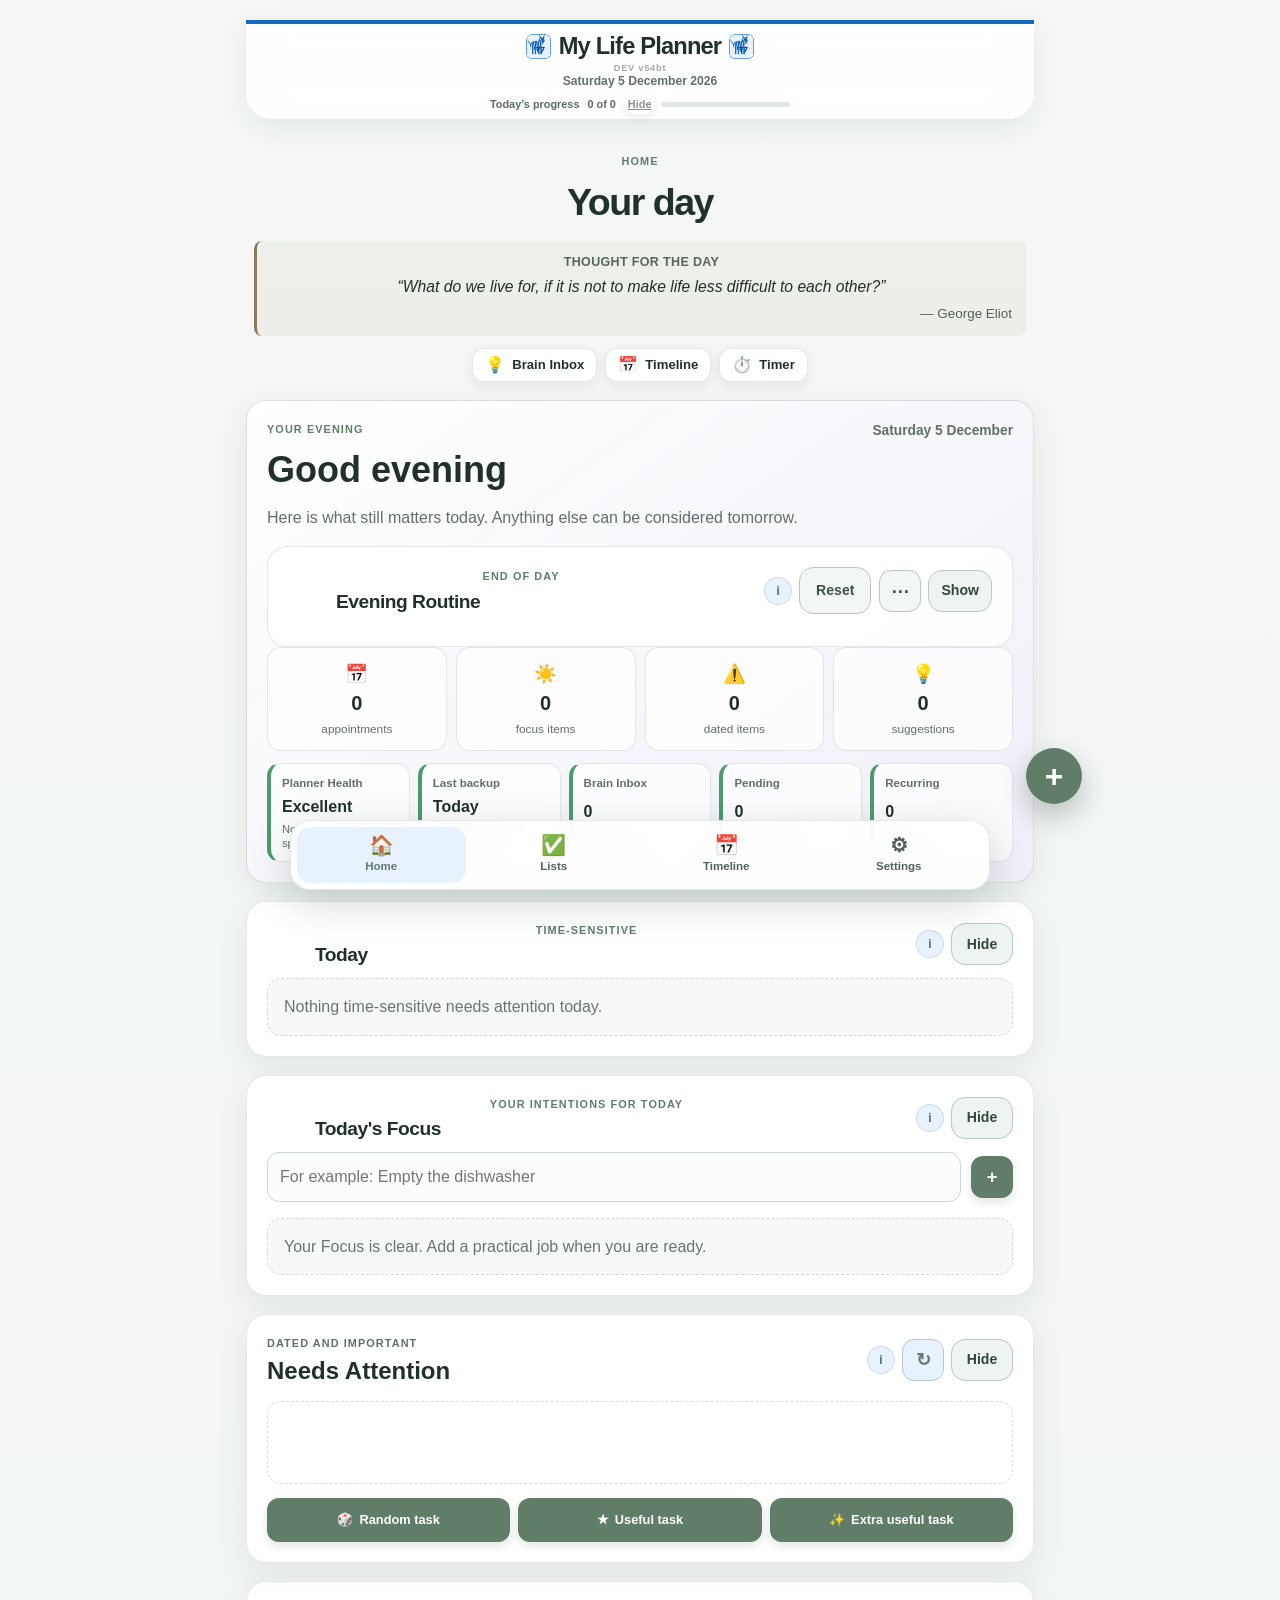
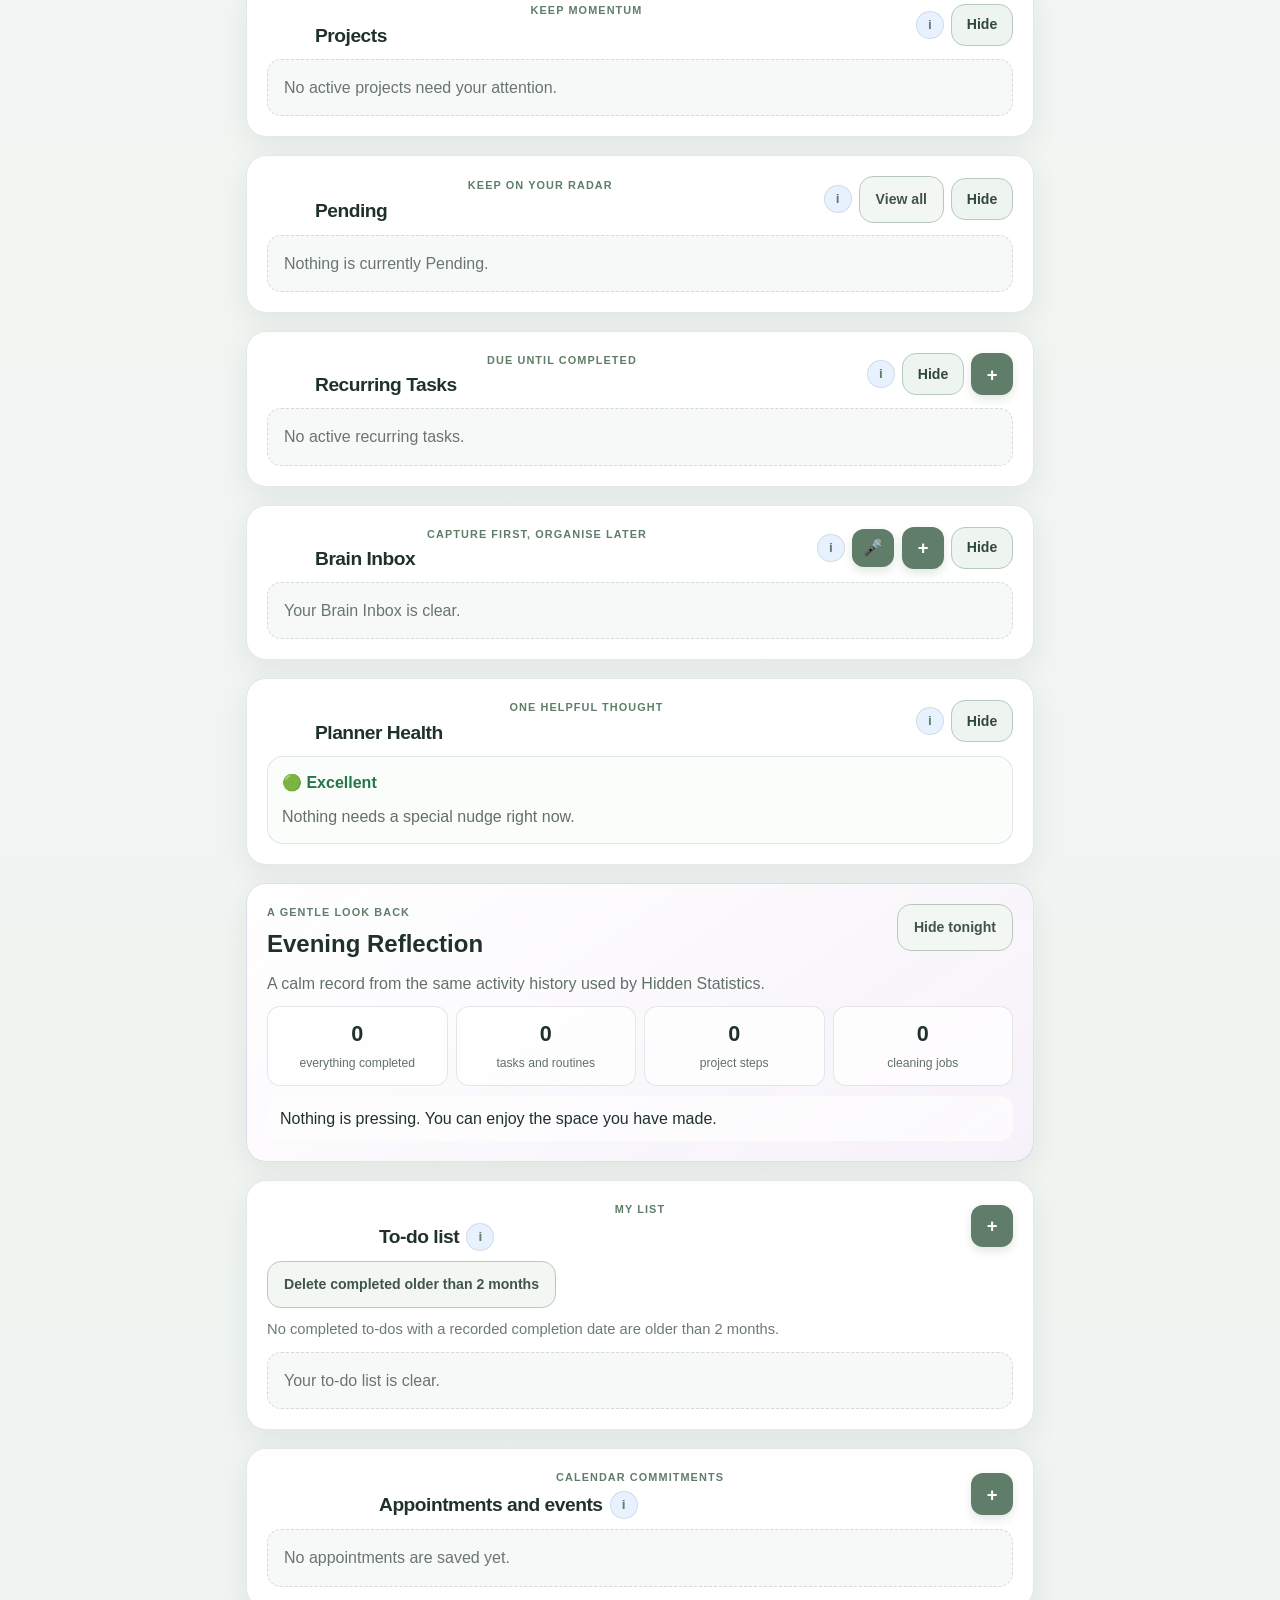
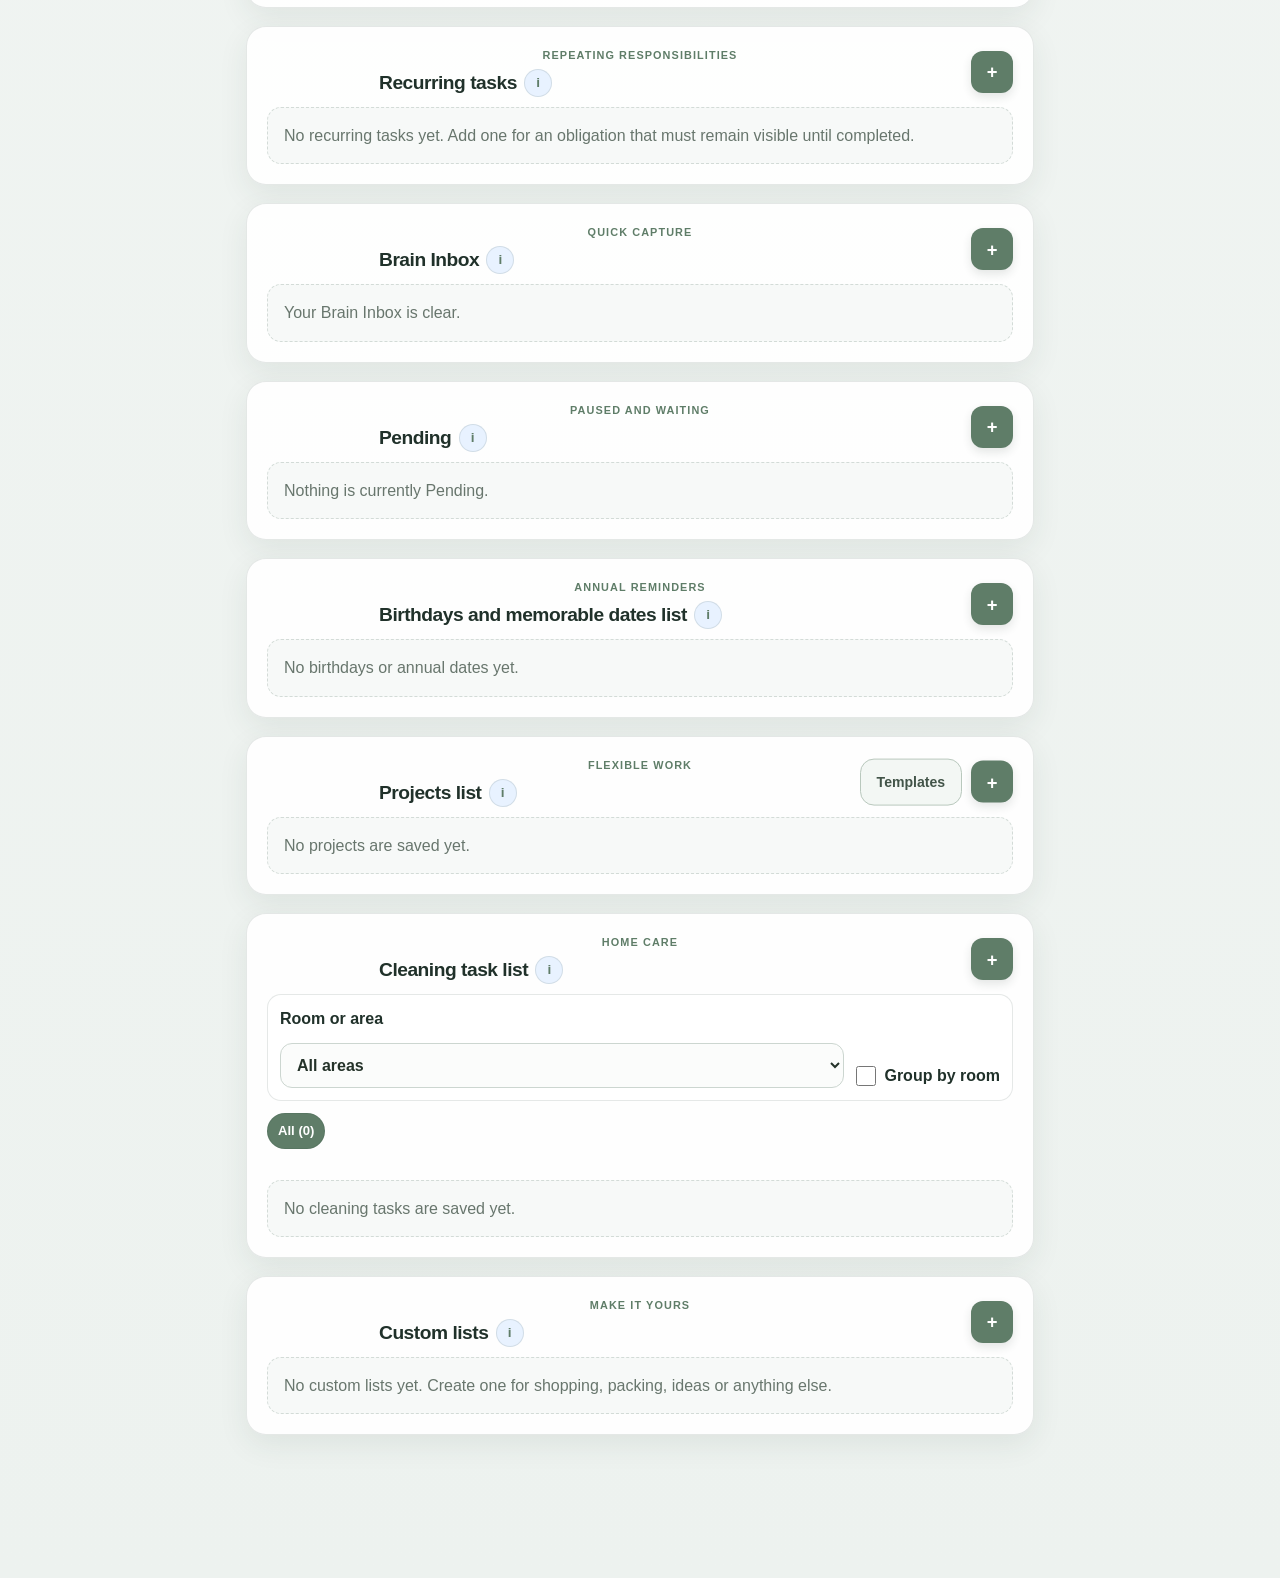
==== commit e94a000e: "Add files via upload" ====
--- a/index.html
+++ b/index.html
@@ -4,8 +4,8 @@
   <meta charset="UTF-8">
   <meta name="viewport" content="width=device-width, initial-scale=1.0">
   <title>My Life Planner</title>
-  <link rel="stylesheet" href="style.css?v=54bs">
-  <link rel="manifest" href="manifest.json?v=54bs">
+  <link rel="stylesheet" href="style.css?v=54bt">
+  <link rel="manifest" href="manifest.json?v=54bt">
   <meta name="theme-color" content="#1769c2">
   <meta name="apple-mobile-web-app-capable" content="yes">
   <meta name="apple-mobile-web-app-status-bar-style" content="default">
@@ -23,7 +23,7 @@
           <h1 id="plannerTitle" class="brand-title">My Life Planner</h1>
           <img src="icon-192.png" class="header-zebra" alt="" aria-hidden="true">
         </div>
-        <p class="header-version">DEV v54bs</p>
+        <p class="header-version">DEV v54bt</p>
         <p id="todayDate" class="date-line"></p>
       </div>
       <div id="todayProgressPanel" class="compact-progress" aria-label="Today’s progress">
@@ -406,7 +406,7 @@
           </div>
           <div class="card-actions"><a class="secondary-button guide-action-link" href="DEVELOPER_HANDBOOK.pdf" target="_blank" rel="noopener">Developer Handbook</a><button type="button" class="secondary-button" onclick="refreshDeveloperDashboard()">Refresh dashboard</button></div>
         </details>
-        <details class="storage-details settings-section-details" data-settings-section="about"><summary>About My Life Planner</summary><p><strong>Version:</strong> Development v54bs</p><p><strong>Updated:</strong> 26 September 2026</p><p><strong>Designed by Blue Zebra 77</strong></p><p>Updates change the app layout but do not intentionally replace your personal information. Your data stays in this browser unless you export it.</p><h3>Recent changes</h3><ul class="change-log"><li><strong>v54bs</strong> — keeps automatic recovery backups self-contained with Brain Inbox image/document bytes after IndexedDB storage migration, and restores them safely.<br><strong>v54bq</strong> — moves Brain Inbox attachment bytes out of localStorage into IndexedDB while preserving previews, conversions and self-contained Export/Share backups; existing embedded attachments migrate automatically.</li><li><strong>v54ba</strong> — Progress is now “Today’s progress”: only actionable work relevant to today is counted; appointments and routines are excluded, Pending items do not count, and the progress display can be hidden/shown.</li><li><strong>v54ax</strong> — desktop updater/cache repair only; v54aw planner behaviour preserved.</li><li><strong>v54aw</strong> — corrected Lists repair from v54au: Custom Lists now use the actual renderer with no five-item limit, and clearing the real Lists search box immediately restores the complete Lists page.</li><li><strong>v54au</strong> — repairs Home Recurring Upcoming display by using the established recurring data model and active-status compatibility helper.</li><li><strong>v54at</strong> — Home Recurring Tasks now shows overdue items first, then due today, followed by the next three upcoming active recurring tasks.</li><li><strong>v54as</strong> — attachment integrity + To-do cleanup: verified Brain Inbox attachment transfer to To-dos/Appointments, visible Appointment attachment preview, attachment cues in lists, and an explicit cleanup action for completed To-dos older than two months.</li><li><strong>v54ar</strong> — attachment consistency: Brain Inbox preview layout is tidied and image/document attachments are preserved when converting to Projects, To-dos or Appointments.</li><li><strong>v54aq</strong> — Brain Inbox image integrity: attachment previews are directly tappable, images carry into Projects on conversion, remain preserved through Project edits, and can be opened from the Project edit screen.</li><li><strong>v54ap</strong> — reliable daily recovery: automatic snapshots now use IndexedDB, are verified after writing, refresh on app open/save, retain seven dated copies, and report failures visibly instead of silently stopping.</li><li><strong>v54ao</strong> — visual polish only: Pending / Pending — reason labels now use a stronger contrasting text treatment so blocked items are easier to recognise at a glance.</li><li><strong>v54an</strong> — desktop daypart-placement repair: the v54al Home layout now runs after legacy Home optimisers so Daily Rhythm/Evening Routine finishes in the same companion position on desktop and iPhone.</li><li><strong>v54am</strong> — expanded Home project cards now visibly label the current first actionable project step as <strong>Next</strong>; Pending and completed steps are not labelled Next.</li><li><strong>v54al</strong> — Home priority/layout update: Time Sensitive → Today’s Focus → Needs Attention → Projects → Pending → Recurring → Brain Inbox; Daily Rhythm appears collapsed inside the morning/afternoon companion and Evening Routine takes that place when the greeting changes to Good evening.</li><li><strong>v54ak</strong> — replaces the separate Waiting For view with a consolidated Pending view showing Pending to-dos, Pending project steps and preserved standalone Pending notes.</li><li><strong>v54aj</strong> — Pending status is now shown on its own line beneath the normal text/date for ordinary to-dos and project steps on Home, Lists and Timeline. The three-dot menu remains the only Pending control.</li><li><strong>v54aj</strong> — fixes the Pending menu selector so Home replaces the actual .item-menu-anchor menu with the Pending-enabled menu.</li><li><strong>v54aj</strong> — Pending menu consistency: removes the extra inline Pending checkbox and restores the intended ⋯ → Mark pending/Mark active workflow with reason prompt for ordinary to-dos and project steps.</li><li><strong>v54aj</strong> — desktop update repair: published updates are applied automatically using a version-addressed service worker plus a cache-busted reload fallback.</li><li><strong>v54aj</strong> — stabilised Pending/Home build from v54ad with consistent Pending controls, mobile/PWA Home rendering and aligned asset/cache versions.</li><li><strong>v54ad</strong> — renames the bottom Planner tab to Timeline so it matches the Home Timeline shortcut and the Timeline page it opens.</li><li><strong>v54ac</strong> — removes the duplicate This Week section from Home; Timeline → Next 7 Days remains the forward-looking weekly view.</li><li><strong>v54ab</strong> — extends direct Delete from Timeline to every dated item type: to-dos and steps, project steps/deadlines, cleaning tasks, recurring tasks, annual dates and Waiting For, while retaining appointment Delete.</li><li><strong>v54aa</strong> — adds Delete directly to the existing appointment edit dialog, including when opened from Timeline, so an accidental duplicate can be removed without going to Lists.</li><li><strong>v54x</strong> — Ordinary non-recurring to-dos can be marked Pending with an optional reason and returned to Active; completing a Pending to-do clears its Pending state.</li><li><strong>v54w</strong> — Project steps can be marked Pending with an optional reason; Pending steps remain visible but are skipped when the planner selects the project’s Next step.</li><li><strong>v54v</strong> — Today — Time Sensitive shows appointment times and places today’s timed appointments ahead of today’s untimed items, while overdue items remain first.</li><li><strong>v54u</strong> — adds one-level Undo last completion for recurring tasks, restoring the previous occurrence date/count and reversing its activity/statistics entry.</li><li><strong>v54sR2</strong> — repairs the iPhone portrait To-do and To-do-step three-dot menu layout without changing task behaviour.</li><li><strong>v54sR1</strong> — repairs the iPhone portrait Project-step three-dot menu layout without changing task behaviour.</li><li><strong>v54s</strong> — completed ordinary to-dos and to-do steps can now be explicitly reversed with Mark incomplete; completion timestamps and matching activity/statistics records are removed.</li><li><strong>v54r</strong> — project-step completion can now be explicitly reversed with Mark incomplete; the completion timestamp and activity/statistics record are also removed.</li><li><strong>v54q</strong> — adds Move up / Move down controls for project steps only, preserving dates, completion state and all other workflows.</li><li><strong>v54p</strong> — adds a global Home Timer button that reuses the existing Focus Timer without changing task workflows.</li><li><strong>v54o</strong> — restores Birthday / Anniversary to Home Quick Add only.</li><li><strong>v54n</strong> — birthday rollover fix: annual dates now show the true next occurrence year, automatically roll forward after passing, retain the 7-day reminder default and support an optional birth year.</li><li><strong>v54m</strong> — protected render fix: repairs stale Home renderer references that could blank Today, keeps dedicated recurring completion, and improves backup import diagnostics.</li><li><strong>v54g</strong> — recurring completion compatibility fix: restored/legacy recurring records are normalised as active, and completion advances them reliably from Today and Home.</li><li><strong>v54f</strong> — transition-safe PWA updater and recurring workflow update.</li><li><strong>v54e</strong> — introduced the stable worker URL and network version check.</li><li><strong>v54d</strong> — hardens recurring-task completion so Home Today and Recurring Tasks complete-and-advance immediately, shows the next due date confirmation, and lightens Show all/Show less controls.</li><li><strong>v54cR22</strong> — adds optional recurring-task end rules, expandable Home previews and immediate Home/Timeline refresh after recurrence advances.</li><li><strong>v54b</strong> — Smart Projects: dated to-do and project steps appear on Timeline, project deadlines remain milestones, and project management menus stay accessible on iPhone portrait.</li><li><strong>v54b</strong> — adds reusable Project Templates and creates independent projects from a saved workflow with optional step-date offsets.</li><li><strong>v53a Final Polish Patch</strong> — gives iPhone Home titles their own row, moves controls to a consistent second row and makes clearing Lists search immediately restore every list.</li><li><strong>v53a Patch</strong> — restores advanced monthly appointment recurrence, adds both routine Reset controls, renames Evening Routine and completes iPhone heading refinements.</li><li><strong>v53a</strong> — Workflow &amp; Stability: restores accepted Home behaviour, recurrence and Cleaning by Area controls, fixes editing workflows, recurring visibility, reflection counts and daily routine reset.</li><li><strong>v53</strong> — Corrected Workflow Edition: preserves the accepted v52f Home order, collapsible sections, menus and forms while making Today’s Focus Convert move the original only after a successful save.</li><li><strong>v52f</strong> — Polish release: consistent controls and wording, smarter form defaults, improved search shortcuts, friendlier empty states, accessibility and mobile refinements.</li><li><strong>v52e</strong> — Added evening and weekly reflections, gentle encouragement, planner memory patterns and optional hidden statistics.</li><li><strong>v52c</strong> — Added a time-aware Morning Brief and calm Home summary cards for Planner Health, backup recency, Brain Inbox, Waiting For and recurring responsibilities.</li><li><strong>v52b</strong> — Planner Health 2.0, considerate habit suggestions and an in-app Help &amp; Guides centre.</li><li><strong>v52a</strong> — Calm Interface corrected build: information buttons across Lists and Planner, improved Home order and compact headings, and duplicate suppression between Today and Needs Attention.</li><li><strong>v51</strong> — Production release consolidating safe migrations, advanced recurrence, tags, Today’s Focus workspace, focus timer, Convert, Quick Add, Planner Health, calmer Home ordering and collapsible Settings.</li><li><strong>v50</strong> — Added recurring tasks that remain overdue until completed, with daily, weekly, monthly and yearly schedules.</li><li><strong>v49</strong> — Added Today's Focus, collapsible Home sections, collapsible project steps, improved Lists search/reset and better completed custom-list behaviour.</li><li><strong>v47</strong> — Restored reliable Lists search and retained the v46 stability fixes.</li><li><strong>v46</strong> — Consolidated automatic image handling, attachment previews, Quick Actions, flexible appointment repeats, version verification and the Developer Dashboard.</li><li><strong>v43</strong> — Added automatic image resizing, in-app attachment previews and a Quick Actions helper for opening Brain Inbox directly.</li><li><strong>v42</strong> — Expanded the Lists drawer so its choices are clearly visible, added a More Lists scroll cue when needed, and anchored the control to the planner edge on wide screens.</li><li><strong>v40</strong> — Rebuilt Lists navigation as a closed-by-default right-side drawer that resets correctly on rotation and resizing, with a close button on iPhone and MacBook.</li><li><strong>v39</strong> — Added a close control and improved iPhone landscape Lists navigation scrolling and placement.</li><li><strong>v38</strong> — Added responsive side-mounted Lists navigation, corrected section scroll positioning and made Custom List Save close the editor.</li><li><strong>v37</strong> — Moved Lists navigation to a sticky top position and reduced the Planner header and progress area.</li><li><strong>v36</strong> — Compact Home shortcuts, permanently anchored Lists navigation and clearer mobile access to every list.</li><li><strong>v36</strong> — Improved iPhone Timeline controls, added Home shortcuts, floating Lists navigation and polished custom-list editing.</li><li><strong>v34</strong> — Corrected first-load Timeline rendering, added custom lists and aligned section headings consistently.</li><li><strong>v33</strong> — Earlier Timeline initial-load correction.</li><li><strong>v32</strong> — Unified Timeline with Today, Tomorrow, Next 7 Days, This Month and All Upcoming filters.</li><li><strong>v30</strong> — Brain Inbox core: timestamped capture, categories and status, editing, processing, and safe conversion to To-do, Project, Appointment or Waiting For.</li><li><strong>v29</strong> — Rebuilt the Lists shortcuts with permanent visible text labels.</li><li><strong>v28</strong> — Added distinct font choices and Home-on-return behaviour.</li><li><strong>v27</strong> — Fixed Lists-menu opening, made font changes immediate and distinctive, and restored Home as the opening page.</li><li><strong>v26</strong> — Collapsible Lists, named section controls, centred headings and clearer font choices.</li><li><strong>v25</strong> — Corrected header version, optional appointment end time and simplified bottom navigation.</li><li><strong>v24</strong> — Appointment meeting links, improved editor and clearer appointment cards.</li><li><strong>v23</strong> — Settings controls and customisation persistence.</li><li><strong>v22</strong> — Compact three-dot menus for Lists.</li><li><strong>v21</strong> — Centred personalised header.</li><li><strong>v20</strong> — Code-quality cleanup.</li><li><strong>v19</strong> — Stable rendering fix.</li></ul></details>
+        <details class="storage-details settings-section-details" data-settings-section="about"><summary>About My Life Planner</summary><p><strong>Version:</strong> Development v54bt</p><p><strong>Updated:</strong> 1 October 2026</p><p><strong>Designed by Blue Zebra 77</strong></p><p>Updates change the app layout but do not intentionally replace your personal information. Your data stays in this browser unless you export it.</p><h3>Recent changes</h3><ul class="change-log"><li><strong>v54bt</strong> — repairs Today’s Progress so ordinary To-do completion/reopening refreshes immediately after completion metadata is saved, and due/overdue Cleaning tasks now participate consistently in the day-scoped progress count.</li><li><strong>v54bs</strong> — keeps automatic recovery backups self-contained with Brain Inbox image/document bytes after IndexedDB storage migration, and restores them safely.<br><strong>v54bq</strong> — moves Brain Inbox attachment bytes out of localStorage into IndexedDB while preserving previews, conversions and self-contained Export/Share backups; existing embedded attachments migrate automatically.</li><li><strong>v54ba</strong> — Progress is now “Today’s progress”: only actionable work relevant to today is counted; appointments and routines are excluded, Pending items do not count, and the progress display can be hidden/shown.</li><li><strong>v54ax</strong> — desktop updater/cache repair only; v54aw planner behaviour preserved.</li><li><strong>v54aw</strong> — corrected Lists repair from v54au: Custom Lists now use the actual renderer with no five-item limit, and clearing the real Lists search box immediately restores the complete Lists page.</li><li><strong>v54au</strong> — repairs Home Recurring Upcoming display by using the established recurring data model and active-status compatibility helper.</li><li><strong>v54at</strong> — Home Recurring Tasks now shows overdue items first, then due today, followed by the next three upcoming active recurring tasks.</li><li><strong>v54as</strong> — attachment integrity + To-do cleanup: verified Brain Inbox attachment transfer to To-dos/Appointments, visible Appointment attachment preview, attachment cues in lists, and an explicit cleanup action for completed To-dos older than two months.</li><li><strong>v54ar</strong> — attachment consistency: Brain Inbox preview layout is tidied and image/document attachments are preserved when converting to Projects, To-dos or Appointments.</li><li><strong>v54aq</strong> — Brain Inbox image integrity: attachment previews are directly tappable, images carry into Projects on conversion, remain preserved through Project edits, and can be opened from the Project edit screen.</li><li><strong>v54ap</strong> — reliable daily recovery: automatic snapshots now use IndexedDB, are verified after writing, refresh on app open/save, retain seven dated copies, and report failures visibly instead of silently stopping.</li><li><strong>v54ao</strong> — visual polish only: Pending / Pending — reason labels now use a stronger contrasting text treatment so blocked items are easier to recognise at a glance.</li><li><strong>v54an</strong> — desktop daypart-placement repair: the v54al Home layout now runs after legacy Home optimisers so Daily Rhythm/Evening Routine finishes in the same companion position on desktop and iPhone.</li><li><strong>v54am</strong> — expanded Home project cards now visibly label the current first actionable project step as <strong>Next</strong>; Pending and completed steps are not labelled Next.</li><li><strong>v54al</strong> — Home priority/layout update: Time Sensitive → Today’s Focus → Needs Attention → Projects → Pending → Recurring → Brain Inbox; Daily Rhythm appears collapsed inside the morning/afternoon companion and Evening Routine takes that place when the greeting changes to Good evening.</li><li><strong>v54ak</strong> — replaces the separate Waiting For view with a consolidated Pending view showing Pending to-dos, Pending project steps and preserved standalone Pending notes.</li><li><strong>v54aj</strong> — Pending status is now shown on its own line beneath the normal text/date for ordinary to-dos and project steps on Home, Lists and Timeline. The three-dot menu remains the only Pending control.</li><li><strong>v54aj</strong> — fixes the Pending menu selector so Home replaces the actual .item-menu-anchor menu with the Pending-enabled menu.</li><li><strong>v54aj</strong> — Pending menu consistency: removes the extra inline Pending checkbox and restores the intended ⋯ → Mark pending/Mark active workflow with reason prompt for ordinary to-dos and project steps.</li><li><strong>v54aj</strong> — desktop update repair: published updates are applied automatically using a version-addressed service worker plus a cache-busted reload fallback.</li><li><strong>v54aj</strong> — stabilised Pending/Home build from v54ad with consistent Pending controls, mobile/PWA Home rendering and aligned asset/cache versions.</li><li><strong>v54ad</strong> — renames the bottom Planner tab to Timeline so it matches the Home Timeline shortcut and the Timeline page it opens.</li><li><strong>v54ac</strong> — removes the duplicate This Week section from Home; Timeline → Next 7 Days remains the forward-looking weekly view.</li><li><strong>v54ab</strong> — extends direct Delete from Timeline to every dated item type: to-dos and steps, project steps/deadlines, cleaning tasks, recurring tasks, annual dates and Waiting For, while retaining appointment Delete.</li><li><strong>v54aa</strong> — adds Delete directly to the existing appointment edit dialog, including when opened from Timeline, so an accidental duplicate can be removed without going to Lists.</li><li><strong>v54x</strong> — Ordinary non-recurring to-dos can be marked Pending with an optional reason and returned to Active; completing a Pending to-do clears its Pending state.</li><li><strong>v54w</strong> — Project steps can be marked Pending with an optional reason; Pending steps remain visible but are skipped when the planner selects the project’s Next step.</li><li><strong>v54v</strong> — Today — Time Sensitive shows appointment times and places today’s timed appointments ahead of today’s untimed items, while overdue items remain first.</li><li><strong>v54u</strong> — adds one-level Undo last completion for recurring tasks, restoring the previous occurrence date/count and reversing its activity/statistics entry.</li><li><strong>v54sR2</strong> — repairs the iPhone portrait To-do and To-do-step three-dot menu layout without changing task behaviour.</li><li><strong>v54sR1</strong> — repairs the iPhone portrait Project-step three-dot menu layout without changing task behaviour.</li><li><strong>v54s</strong> — completed ordinary to-dos and to-do steps can now be explicitly reversed with Mark incomplete; completion timestamps and matching activity/statistics records are removed.</li><li><strong>v54r</strong> — project-step completion can now be explicitly reversed with Mark incomplete; the completion timestamp and activity/statistics record are also removed.</li><li><strong>v54q</strong> — adds Move up / Move down controls for project steps only, preserving dates, completion state and all other workflows.</li><li><strong>v54p</strong> — adds a global Home Timer button that reuses the existing Focus Timer without changing task workflows.</li><li><strong>v54o</strong> — restores Birthday / Anniversary to Home Quick Add only.</li><li><strong>v54n</strong> — birthday rollover fix: annual dates now show the true next occurrence year, automatically roll forward after passing, retain the 7-day reminder default and support an optional birth year.</li><li><strong>v54m</strong> — protected render fix: repairs stale Home renderer references that could blank Today, keeps dedicated recurring completion, and improves backup import diagnostics.</li><li><strong>v54g</strong> — recurring completion compatibility fix: restored/legacy recurring records are normalised as active, and completion advances them reliably from Today and Home.</li><li><strong>v54f</strong> — transition-safe PWA updater and recurring workflow update.</li><li><strong>v54e</strong> — introduced the stable worker URL and network version check.</li><li><strong>v54d</strong> — hardens recurring-task completion so Home Today and Recurring Tasks complete-and-advance immediately, shows the next due date confirmation, and lightens Show all/Show less controls.</li><li><strong>v54cR22</strong> — adds optional recurring-task end rules, expandable Home previews and immediate Home/Timeline refresh after recurrence advances.</li><li><strong>v54b</strong> — Smart Projects: dated to-do and project steps appear on Timeline, project deadlines remain milestones, and project management menus stay accessible on iPhone portrait.</li><li><strong>v54b</strong> — adds reusable Project Templates and creates independent projects from a saved workflow with optional step-date offsets.</li><li><strong>v53a Final Polish Patch</strong> — gives iPhone Home titles their own row, moves controls to a consistent second row and makes clearing Lists search immediately restore every list.</li><li><strong>v53a Patch</strong> — restores advanced monthly appointment recurrence, adds both routine Reset controls, renames Evening Routine and completes iPhone heading refinements.</li><li><strong>v53a</strong> — Workflow &amp; Stability: restores accepted Home behaviour, recurrence and Cleaning by Area controls, fixes editing workflows, recurring visibility, reflection counts and daily routine reset.</li><li><strong>v53</strong> — Corrected Workflow Edition: preserves the accepted v52f Home order, collapsible sections, menus and forms while making Today’s Focus Convert move the original only after a successful save.</li><li><strong>v52f</strong> — Polish release: consistent controls and wording, smarter form defaults, improved search shortcuts, friendlier empty states, accessibility and mobile refinements.</li><li><strong>v52e</strong> — Added evening and weekly reflections, gentle encouragement, planner memory patterns and optional hidden statistics.</li><li><strong>v52c</strong> — Added a time-aware Morning Brief and calm Home summary cards for Planner Health, backup recency, Brain Inbox, Waiting For and recurring responsibilities.</li><li><strong>v52b</strong> — Planner Health 2.0, considerate habit suggestions and an in-app Help &amp; Guides centre.</li><li><strong>v52a</strong> — Calm Interface corrected build: information buttons across Lists and Planner, improved Home order and compact headings, and duplicate suppression between Today and Needs Attention.</li><li><strong>v51</strong> — Production release consolidating safe migrations, advanced recurrence, tags, Today’s Focus workspace, focus timer, Convert, Quick Add, Planner Health, calmer Home ordering and collapsible Settings.</li><li><strong>v50</strong> — Added recurring tasks that remain overdue until completed, with daily, weekly, monthly and yearly schedules.</li><li><strong>v49</strong> — Added Today's Focus, collapsible Home sections, collapsible project steps, improved Lists search/reset and better completed custom-list behaviour.</li><li><strong>v47</strong> — Restored reliable Lists search and retained the v46 stability fixes.</li><li><strong>v46</strong> — Consolidated automatic image handling, attachment previews, Quick Actions, flexible appointment repeats, version verification and the Developer Dashboard.</li><li><strong>v43</strong> — Added automatic image resizing, in-app attachment previews and a Quick Actions helper for opening Brain Inbox directly.</li><li><strong>v42</strong> — Expanded the Lists drawer so its choices are clearly visible, added a More Lists scroll cue when needed, and anchored the control to the planner edge on wide screens.</li><li><strong>v40</strong> — Rebuilt Lists navigation as a closed-by-default right-side drawer that resets correctly on rotation and resizing, with a close button on iPhone and MacBook.</li><li><strong>v39</strong> — Added a close control and improved iPhone landscape Lists navigation scrolling and placement.</li><li><strong>v38</strong> — Added responsive side-mounted Lists navigation, corrected section scroll positioning and made Custom List Save close the editor.</li><li><strong>v37</strong> — Moved Lists navigation to a sticky top position and reduced the Planner header and progress area.</li><li><strong>v36</strong> — Compact Home shortcuts, permanently anchored Lists navigation and clearer mobile access to every list.</li><li><strong>v36</strong> — Improved iPhone Timeline controls, added Home shortcuts, floating Lists navigation and polished custom-list editing.</li><li><strong>v34</strong> — Corrected first-load Timeline rendering, added custom lists and aligned section headings consistently.</li><li><strong>v33</strong> — Earlier Timeline initial-load correction.</li><li><strong>v32</strong> — Unified Timeline with Today, Tomorrow, Next 7 Days, This Month and All Upcoming filters.</li><li><strong>v30</strong> — Brain Inbox core: timestamped capture, categories and status, editing, processing, and safe conversion to To-do, Project, Appointment or Waiting For.</li><li><strong>v29</strong> — Rebuilt the Lists shortcuts with permanent visible text labels.</li><li><strong>v28</strong> — Added distinct font choices and Home-on-return behaviour.</li><li><strong>v27</strong> — Fixed Lists-menu opening, made font changes immediate and distinctive, and restored Home as the opening page.</li><li><strong>v26</strong> — Collapsible Lists, named section controls, centred headings and clearer font choices.</li><li><strong>v25</strong> — Corrected header version, optional appointment end time and simplified bottom navigation.</li><li><strong>v24</strong> — Appointment meeting links, improved editor and clearer appointment cards.</li><li><strong>v23</strong> — Settings controls and customisation persistence.</li><li><strong>v22</strong> — Compact three-dot menus for Lists.</li><li><strong>v21</strong> — Centred personalised header.</li><li><strong>v20</strong> — Code-quality cleanup.</li><li><strong>v19</strong> — Stable rendering fix.</li></ul></details>
       </div>
     </dialog>
 
@@ -761,6 +761,6 @@
     <div class="dialog-actions"><button type="button" class="secondary-button" onclick="downloadCurrentAttachment()">Download copy</button><button type="button" onclick="closeAttachmentViewer()">Close</button></div>
   </dialog>
 
-  <script src="app.js?v=54bs"></script>
+  <script src="app.js?v=54bt"></script>
 </body>
 </html>
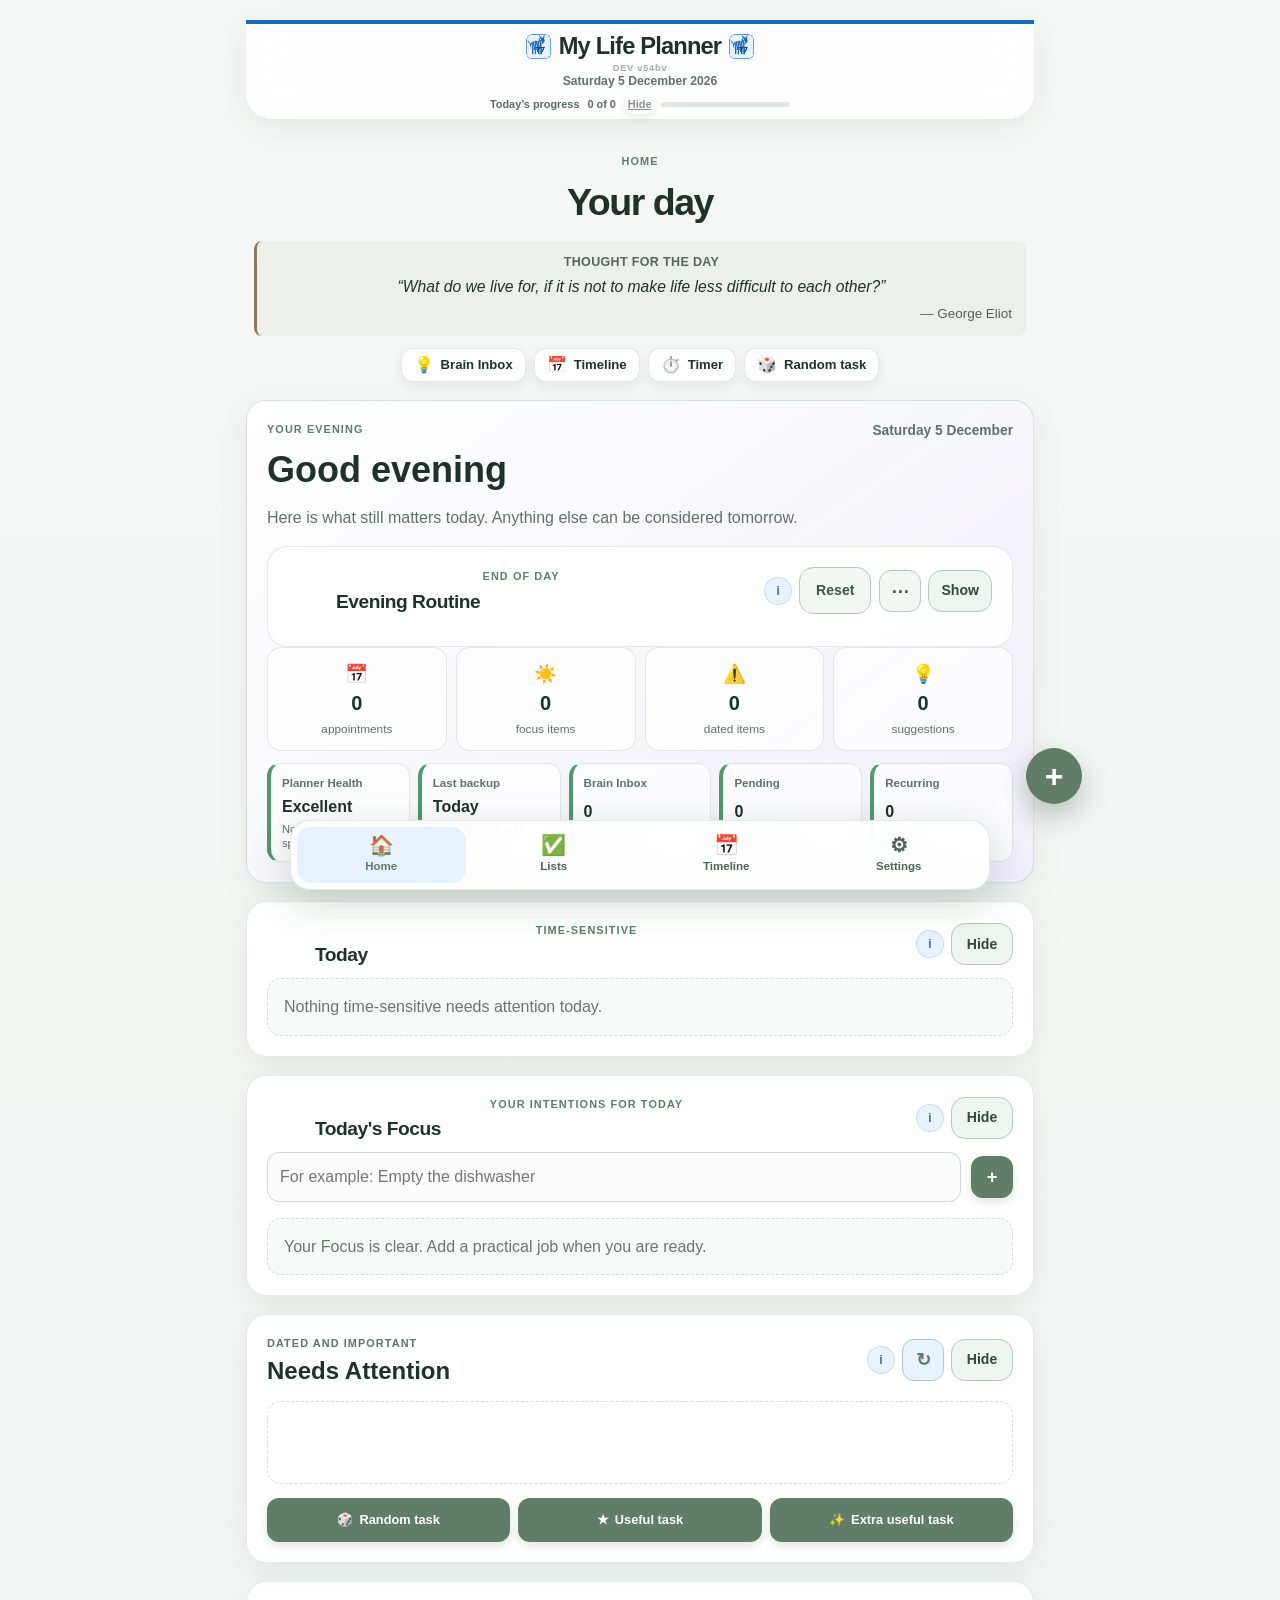
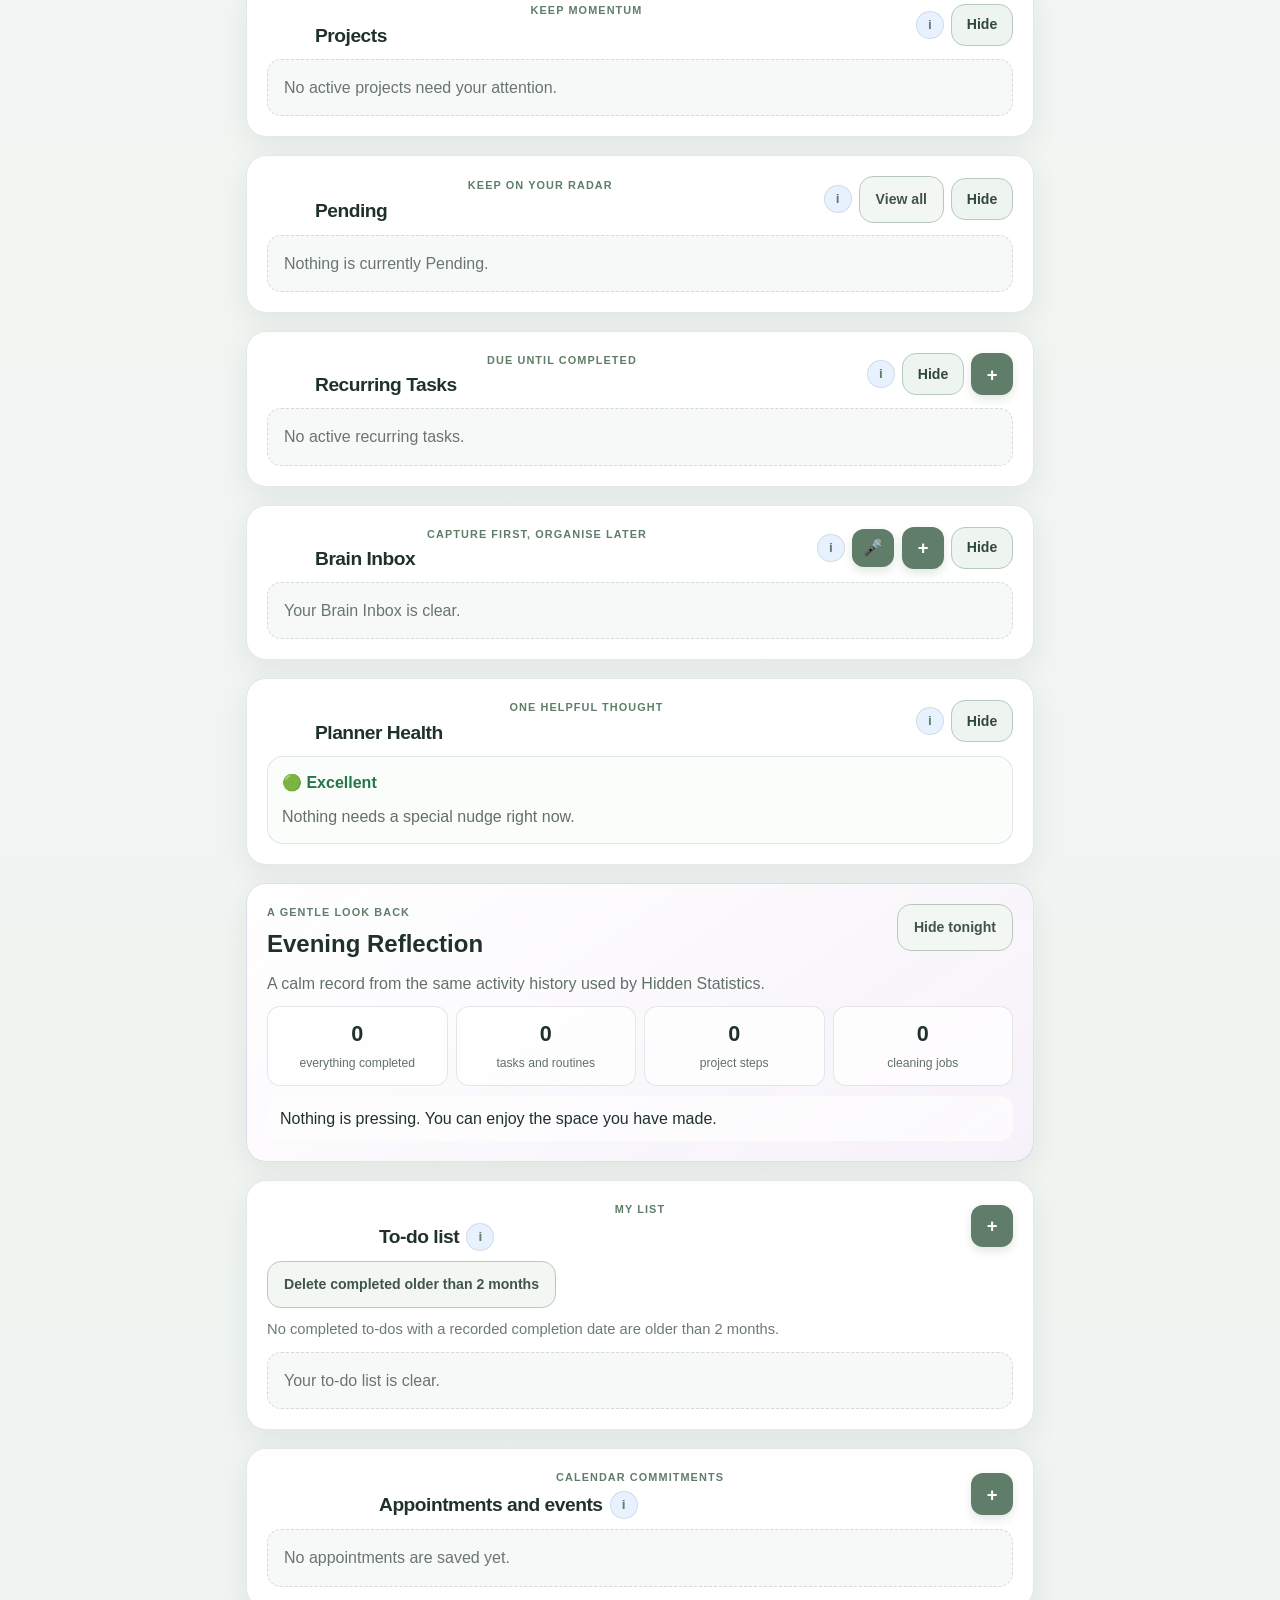
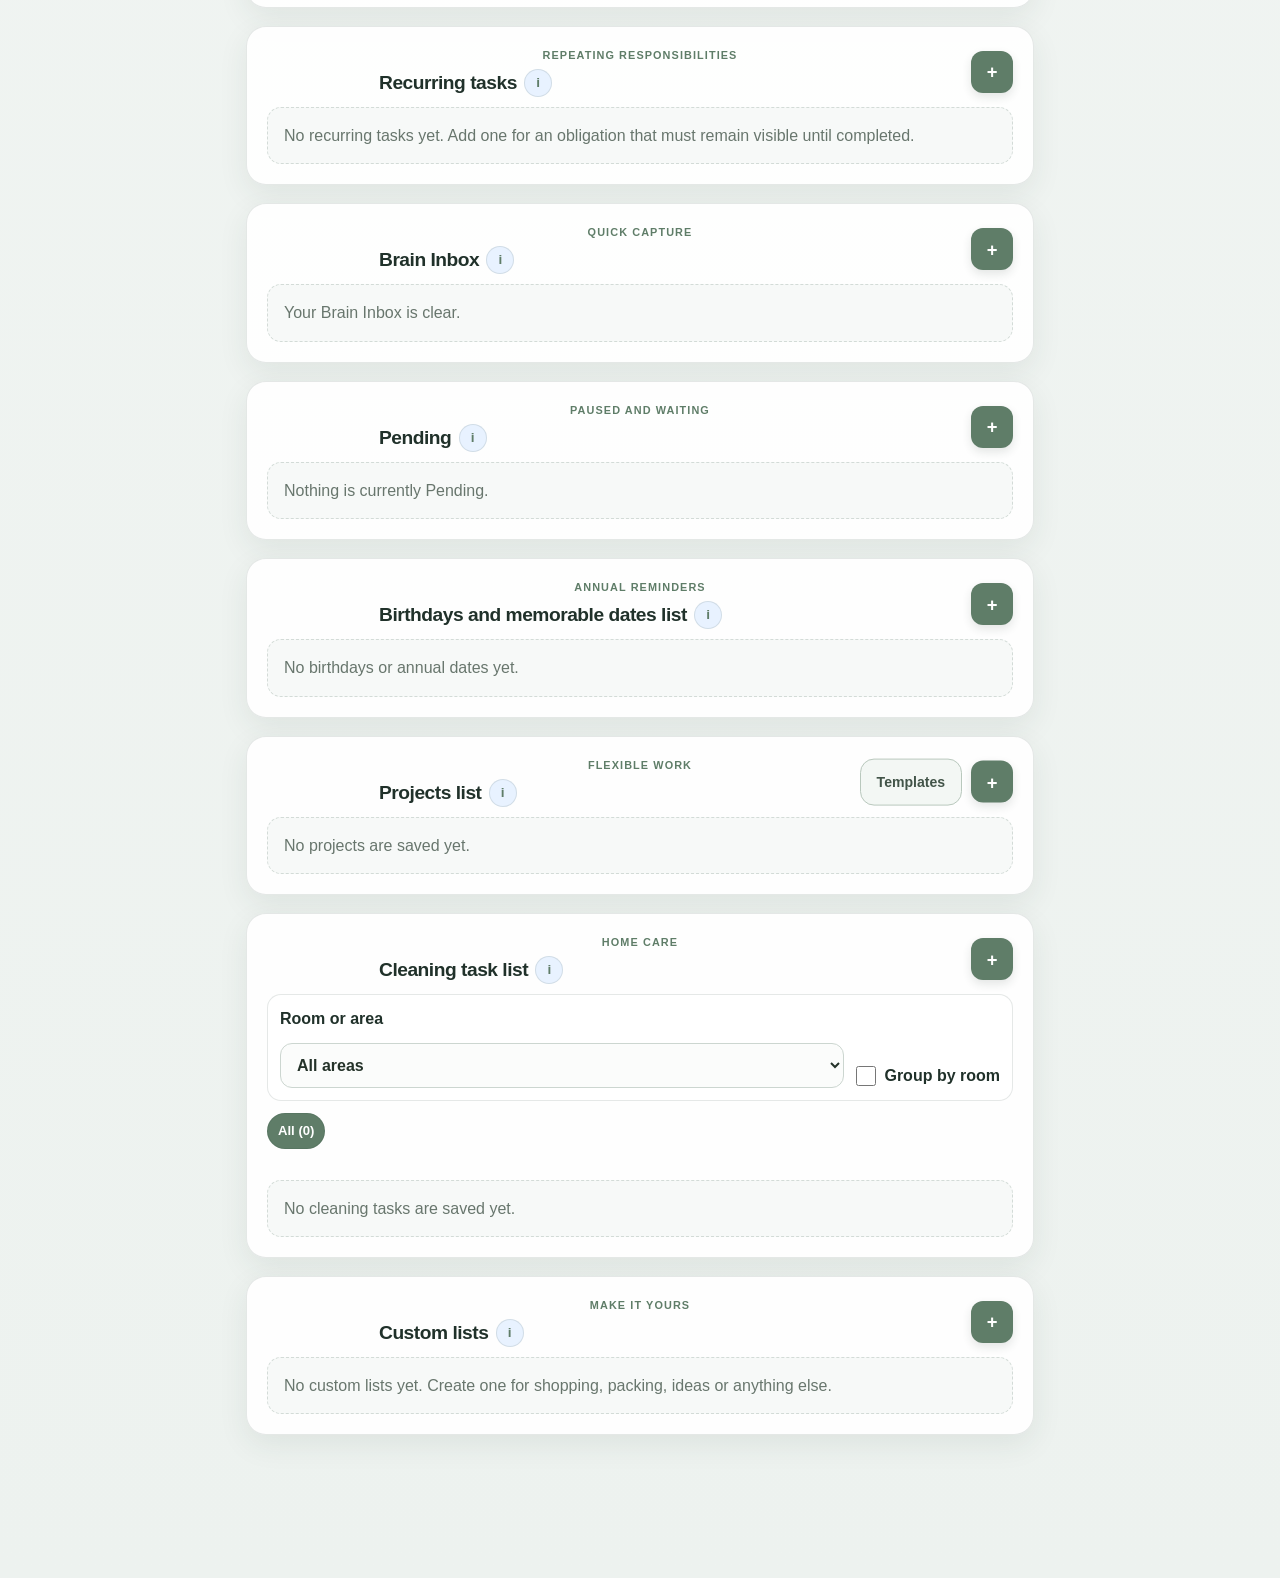
==== commit e6d066e4: "Add files via upload" ====
--- a/index.html
+++ b/index.html
@@ -4,8 +4,8 @@
   <meta charset="UTF-8">
   <meta name="viewport" content="width=device-width, initial-scale=1.0">
   <title>My Life Planner</title>
-  <link rel="stylesheet" href="style.css?v=54bt">
-  <link rel="manifest" href="manifest.json?v=54bt">
+  <link rel="stylesheet" href="style.css?v=54bv">
+  <link rel="manifest" href="manifest.json?v=54bv">
   <meta name="theme-color" content="#1769c2">
   <meta name="apple-mobile-web-app-capable" content="yes">
   <meta name="apple-mobile-web-app-status-bar-style" content="default">
@@ -23,7 +23,7 @@
           <h1 id="plannerTitle" class="brand-title">My Life Planner</h1>
           <img src="icon-192.png" class="header-zebra" alt="" aria-hidden="true">
         </div>
-        <p class="header-version">DEV v54bt</p>
+        <p class="header-version">DEV v54bv</p>
         <p id="todayDate" class="date-line"></p>
       </div>
       <div id="todayProgressPanel" class="compact-progress" aria-label="Today’s progress">
@@ -42,6 +42,7 @@
       <button type="button" class="home-quick-button" onclick="openCaptureDialog('inbox')"><span aria-hidden="true">💡</span><strong>Brain Inbox</strong></button>
       <button type="button" class="home-quick-button" onclick="openTimelineShortcut()"><span aria-hidden="true">📅</span><strong>Timeline</strong></button>
       <button type="button" class="home-quick-button" onclick="openGlobalTimer()"><span aria-hidden="true">⏱️</span><strong>Timer</strong></button>
+      <button type="button" class="home-quick-button" onclick="v54bvPickRandomTask()"><span aria-hidden="true">🎲</span><strong>Random task</strong></button>
     </section>
 
     <section id="morningBriefPanel" class="panel daily-companion-panel app-view-section" data-view="home" aria-live="polite">
@@ -70,6 +71,8 @@
     </section>
 
 
+
+    <div id="v54bvRandomResult" class="decision-result hidden app-view-section" data-view="home" role="status" aria-live="polite"></div>
 
     <section id="todayFocusPanel" class="panel today-focus-panel app-view-section home-collapsible" data-view="home" data-home-section="todayFocus">
       <div class="section-heading"><div><p class="eyebrow">Your intentions for today</p><h2>Today's Focus</h2><p class="card-meta">Your working desk for today. Type an item and press Return; add detail only when useful.</p></div></div>
@@ -143,7 +146,7 @@
     <section class="panel app-view-section lists-hub" data-view="tasks">
       <div class="section-heading"><div><p class="eyebrow">Control centre</p><h2>My Lists</h2></div></div>
       <p class="card-meta">Every task you enter is shown below under its category. Completed items remain visible until you delete them. Search across all lists or jump straight to one collection.</p>
-      <label class="list-search-label">Search all lists<input id="globalListSearch" type="search" placeholder="Search tasks, projects, appointments, rooms…" aria-describedby="listSearchStatus" autocomplete="off"></label><p id="listSearchStatus" class="list-search-status" aria-live="polite"></p>
+      <label class="list-search-label">Search all lists<input id="globalListSearch" type="search" placeholder="Search tasks, projects, appointments, rooms…" aria-describedby="listSearchStatus" autocomplete="off"></label><button type="button" id="v54bvClearSearch" class="small-button secondary-button" onclick="v54bvClearListsSearch()">Clear search</button><p id="listSearchStatus" class="list-search-status" aria-live="polite"></p>
 
     </section>
 
@@ -406,7 +409,7 @@
           </div>
           <div class="card-actions"><a class="secondary-button guide-action-link" href="DEVELOPER_HANDBOOK.pdf" target="_blank" rel="noopener">Developer Handbook</a><button type="button" class="secondary-button" onclick="refreshDeveloperDashboard()">Refresh dashboard</button></div>
         </details>
-        <details class="storage-details settings-section-details" data-settings-section="about"><summary>About My Life Planner</summary><p><strong>Version:</strong> Development v54bt</p><p><strong>Updated:</strong> 1 October 2026</p><p><strong>Designed by Blue Zebra 77</strong></p><p>Updates change the app layout but do not intentionally replace your personal information. Your data stays in this browser unless you export it.</p><h3>Recent changes</h3><ul class="change-log"><li><strong>v54bt</strong> — repairs Today’s Progress so ordinary To-do completion/reopening refreshes immediately after completion metadata is saved, and due/overdue Cleaning tasks now participate consistently in the day-scoped progress count.</li><li><strong>v54bs</strong> — keeps automatic recovery backups self-contained with Brain Inbox image/document bytes after IndexedDB storage migration, and restores them safely.<br><strong>v54bq</strong> — moves Brain Inbox attachment bytes out of localStorage into IndexedDB while preserving previews, conversions and self-contained Export/Share backups; existing embedded attachments migrate automatically.</li><li><strong>v54ba</strong> — Progress is now “Today’s progress”: only actionable work relevant to today is counted; appointments and routines are excluded, Pending items do not count, and the progress display can be hidden/shown.</li><li><strong>v54ax</strong> — desktop updater/cache repair only; v54aw planner behaviour preserved.</li><li><strong>v54aw</strong> — corrected Lists repair from v54au: Custom Lists now use the actual renderer with no five-item limit, and clearing the real Lists search box immediately restores the complete Lists page.</li><li><strong>v54au</strong> — repairs Home Recurring Upcoming display by using the established recurring data model and active-status compatibility helper.</li><li><strong>v54at</strong> — Home Recurring Tasks now shows overdue items first, then due today, followed by the next three upcoming active recurring tasks.</li><li><strong>v54as</strong> — attachment integrity + To-do cleanup: verified Brain Inbox attachment transfer to To-dos/Appointments, visible Appointment attachment preview, attachment cues in lists, and an explicit cleanup action for completed To-dos older than two months.</li><li><strong>v54ar</strong> — attachment consistency: Brain Inbox preview layout is tidied and image/document attachments are preserved when converting to Projects, To-dos or Appointments.</li><li><strong>v54aq</strong> — Brain Inbox image integrity: attachment previews are directly tappable, images carry into Projects on conversion, remain preserved through Project edits, and can be opened from the Project edit screen.</li><li><strong>v54ap</strong> — reliable daily recovery: automatic snapshots now use IndexedDB, are verified after writing, refresh on app open/save, retain seven dated copies, and report failures visibly instead of silently stopping.</li><li><strong>v54ao</strong> — visual polish only: Pending / Pending — reason labels now use a stronger contrasting text treatment so blocked items are easier to recognise at a glance.</li><li><strong>v54an</strong> — desktop daypart-placement repair: the v54al Home layout now runs after legacy Home optimisers so Daily Rhythm/Evening Routine finishes in the same companion position on desktop and iPhone.</li><li><strong>v54am</strong> — expanded Home project cards now visibly label the current first actionable project step as <strong>Next</strong>; Pending and completed steps are not labelled Next.</li><li><strong>v54al</strong> — Home priority/layout update: Time Sensitive → Today’s Focus → Needs Attention → Projects → Pending → Recurring → Brain Inbox; Daily Rhythm appears collapsed inside the morning/afternoon companion and Evening Routine takes that place when the greeting changes to Good evening.</li><li><strong>v54ak</strong> — replaces the separate Waiting For view with a consolidated Pending view showing Pending to-dos, Pending project steps and preserved standalone Pending notes.</li><li><strong>v54aj</strong> — Pending status is now shown on its own line beneath the normal text/date for ordinary to-dos and project steps on Home, Lists and Timeline. The three-dot menu remains the only Pending control.</li><li><strong>v54aj</strong> — fixes the Pending menu selector so Home replaces the actual .item-menu-anchor menu with the Pending-enabled menu.</li><li><strong>v54aj</strong> — Pending menu consistency: removes the extra inline Pending checkbox and restores the intended ⋯ → Mark pending/Mark active workflow with reason prompt for ordinary to-dos and project steps.</li><li><strong>v54aj</strong> — desktop update repair: published updates are applied automatically using a version-addressed service worker plus a cache-busted reload fallback.</li><li><strong>v54aj</strong> — stabilised Pending/Home build from v54ad with consistent Pending controls, mobile/PWA Home rendering and aligned asset/cache versions.</li><li><strong>v54ad</strong> — renames the bottom Planner tab to Timeline so it matches the Home Timeline shortcut and the Timeline page it opens.</li><li><strong>v54ac</strong> — removes the duplicate This Week section from Home; Timeline → Next 7 Days remains the forward-looking weekly view.</li><li><strong>v54ab</strong> — extends direct Delete from Timeline to every dated item type: to-dos and steps, project steps/deadlines, cleaning tasks, recurring tasks, annual dates and Waiting For, while retaining appointment Delete.</li><li><strong>v54aa</strong> — adds Delete directly to the existing appointment edit dialog, including when opened from Timeline, so an accidental duplicate can be removed without going to Lists.</li><li><strong>v54x</strong> — Ordinary non-recurring to-dos can be marked Pending with an optional reason and returned to Active; completing a Pending to-do clears its Pending state.</li><li><strong>v54w</strong> — Project steps can be marked Pending with an optional reason; Pending steps remain visible but are skipped when the planner selects the project’s Next step.</li><li><strong>v54v</strong> — Today — Time Sensitive shows appointment times and places today’s timed appointments ahead of today’s untimed items, while overdue items remain first.</li><li><strong>v54u</strong> — adds one-level Undo last completion for recurring tasks, restoring the previous occurrence date/count and reversing its activity/statistics entry.</li><li><strong>v54sR2</strong> — repairs the iPhone portrait To-do and To-do-step three-dot menu layout without changing task behaviour.</li><li><strong>v54sR1</strong> — repairs the iPhone portrait Project-step three-dot menu layout without changing task behaviour.</li><li><strong>v54s</strong> — completed ordinary to-dos and to-do steps can now be explicitly reversed with Mark incomplete; completion timestamps and matching activity/statistics records are removed.</li><li><strong>v54r</strong> — project-step completion can now be explicitly reversed with Mark incomplete; the completion timestamp and activity/statistics record are also removed.</li><li><strong>v54q</strong> — adds Move up / Move down controls for project steps only, preserving dates, completion state and all other workflows.</li><li><strong>v54p</strong> — adds a global Home Timer button that reuses the existing Focus Timer without changing task workflows.</li><li><strong>v54o</strong> — restores Birthday / Anniversary to Home Quick Add only.</li><li><strong>v54n</strong> — birthday rollover fix: annual dates now show the true next occurrence year, automatically roll forward after passing, retain the 7-day reminder default and support an optional birth year.</li><li><strong>v54m</strong> — protected render fix: repairs stale Home renderer references that could blank Today, keeps dedicated recurring completion, and improves backup import diagnostics.</li><li><strong>v54g</strong> — recurring completion compatibility fix: restored/legacy recurring records are normalised as active, and completion advances them reliably from Today and Home.</li><li><strong>v54f</strong> — transition-safe PWA updater and recurring workflow update.</li><li><strong>v54e</strong> — introduced the stable worker URL and network version check.</li><li><strong>v54d</strong> — hardens recurring-task completion so Home Today and Recurring Tasks complete-and-advance immediately, shows the next due date confirmation, and lightens Show all/Show less controls.</li><li><strong>v54cR22</strong> — adds optional recurring-task end rules, expandable Home previews and immediate Home/Timeline refresh after recurrence advances.</li><li><strong>v54b</strong> — Smart Projects: dated to-do and project steps appear on Timeline, project deadlines remain milestones, and project management menus stay accessible on iPhone portrait.</li><li><strong>v54b</strong> — adds reusable Project Templates and creates independent projects from a saved workflow with optional step-date offsets.</li><li><strong>v53a Final Polish Patch</strong> — gives iPhone Home titles their own row, moves controls to a consistent second row and makes clearing Lists search immediately restore every list.</li><li><strong>v53a Patch</strong> — restores advanced monthly appointment recurrence, adds both routine Reset controls, renames Evening Routine and completes iPhone heading refinements.</li><li><strong>v53a</strong> — Workflow &amp; Stability: restores accepted Home behaviour, recurrence and Cleaning by Area controls, fixes editing workflows, recurring visibility, reflection counts and daily routine reset.</li><li><strong>v53</strong> — Corrected Workflow Edition: preserves the accepted v52f Home order, collapsible sections, menus and forms while making Today’s Focus Convert move the original only after a successful save.</li><li><strong>v52f</strong> — Polish release: consistent controls and wording, smarter form defaults, improved search shortcuts, friendlier empty states, accessibility and mobile refinements.</li><li><strong>v52e</strong> — Added evening and weekly reflections, gentle encouragement, planner memory patterns and optional hidden statistics.</li><li><strong>v52c</strong> — Added a time-aware Morning Brief and calm Home summary cards for Planner Health, backup recency, Brain Inbox, Waiting For and recurring responsibilities.</li><li><strong>v52b</strong> — Planner Health 2.0, considerate habit suggestions and an in-app Help &amp; Guides centre.</li><li><strong>v52a</strong> — Calm Interface corrected build: information buttons across Lists and Planner, improved Home order and compact headings, and duplicate suppression between Today and Needs Attention.</li><li><strong>v51</strong> — Production release consolidating safe migrations, advanced recurrence, tags, Today’s Focus workspace, focus timer, Convert, Quick Add, Planner Health, calmer Home ordering and collapsible Settings.</li><li><strong>v50</strong> — Added recurring tasks that remain overdue until completed, with daily, weekly, monthly and yearly schedules.</li><li><strong>v49</strong> — Added Today's Focus, collapsible Home sections, collapsible project steps, improved Lists search/reset and better completed custom-list behaviour.</li><li><strong>v47</strong> — Restored reliable Lists search and retained the v46 stability fixes.</li><li><strong>v46</strong> — Consolidated automatic image handling, attachment previews, Quick Actions, flexible appointment repeats, version verification and the Developer Dashboard.</li><li><strong>v43</strong> — Added automatic image resizing, in-app attachment previews and a Quick Actions helper for opening Brain Inbox directly.</li><li><strong>v42</strong> — Expanded the Lists drawer so its choices are clearly visible, added a More Lists scroll cue when needed, and anchored the control to the planner edge on wide screens.</li><li><strong>v40</strong> — Rebuilt Lists navigation as a closed-by-default right-side drawer that resets correctly on rotation and resizing, with a close button on iPhone and MacBook.</li><li><strong>v39</strong> — Added a close control and improved iPhone landscape Lists navigation scrolling and placement.</li><li><strong>v38</strong> — Added responsive side-mounted Lists navigation, corrected section scroll positioning and made Custom List Save close the editor.</li><li><strong>v37</strong> — Moved Lists navigation to a sticky top position and reduced the Planner header and progress area.</li><li><strong>v36</strong> — Compact Home shortcuts, permanently anchored Lists navigation and clearer mobile access to every list.</li><li><strong>v36</strong> — Improved iPhone Timeline controls, added Home shortcuts, floating Lists navigation and polished custom-list editing.</li><li><strong>v34</strong> — Corrected first-load Timeline rendering, added custom lists and aligned section headings consistently.</li><li><strong>v33</strong> — Earlier Timeline initial-load correction.</li><li><strong>v32</strong> — Unified Timeline with Today, Tomorrow, Next 7 Days, This Month and All Upcoming filters.</li><li><strong>v30</strong> — Brain Inbox core: timestamped capture, categories and status, editing, processing, and safe conversion to To-do, Project, Appointment or Waiting For.</li><li><strong>v29</strong> — Rebuilt the Lists shortcuts with permanent visible text labels.</li><li><strong>v28</strong> — Added distinct font choices and Home-on-return behaviour.</li><li><strong>v27</strong> — Fixed Lists-menu opening, made font changes immediate and distinctive, and restored Home as the opening page.</li><li><strong>v26</strong> — Collapsible Lists, named section controls, centred headings and clearer font choices.</li><li><strong>v25</strong> — Corrected header version, optional appointment end time and simplified bottom navigation.</li><li><strong>v24</strong> — Appointment meeting links, improved editor and clearer appointment cards.</li><li><strong>v23</strong> — Settings controls and customisation persistence.</li><li><strong>v22</strong> — Compact three-dot menus for Lists.</li><li><strong>v21</strong> — Centred personalised header.</li><li><strong>v20</strong> — Code-quality cleanup.</li><li><strong>v19</strong> — Stable rendering fix.</li></ul></details>
+        <details class="storage-details settings-section-details" data-settings-section="about"><summary>About My Life Planner</summary><p><strong>Version:</strong> Development v54bv</p><p><strong>Updated:</strong> 5 October 2026</p><p><strong>Designed by Blue Zebra 77</strong></p><p>Updates change the app layout but do not intentionally replace your personal information. Your data stays in this browser unless you export it.</p><h3>Recent changes</h3><ul class="change-log"><li><strong>v54bv</strong> — repairs the To-do/project-step “days before” advance-notice window so an eligible future item appears in Home Today — Time Sensitive from the calculated reminder date while retaining its actual deadline.</li><li><strong>v54bt</strong> — repairs Today’s Progress so ordinary To-do completion/reopening refreshes immediately after completion metadata is saved, and due/overdue Cleaning tasks now participate consistently in the day-scoped progress count.</li><li><strong>v54bs</strong> — keeps automatic recovery backups self-contained with Brain Inbox image/document bytes after IndexedDB storage migration, and restores them safely.<br><strong>v54bq</strong> — moves Brain Inbox attachment bytes out of localStorage into IndexedDB while preserving previews, conversions and self-contained Export/Share backups; existing embedded attachments migrate automatically.</li><li><strong>v54ba</strong> — Progress is now “Today’s progress”: only actionable work relevant to today is counted; appointments and routines are excluded, Pending items do not count, and the progress display can be hidden/shown.</li><li><strong>v54ax</strong> — desktop updater/cache repair only; v54aw planner behaviour preserved.</li><li><strong>v54aw</strong> — corrected Lists repair from v54au: Custom Lists now use the actual renderer with no five-item limit, and clearing the real Lists search box immediately restores the complete Lists page.</li><li><strong>v54au</strong> — repairs Home Recurring Upcoming display by using the established recurring data model and active-status compatibility helper.</li><li><strong>v54at</strong> — Home Recurring Tasks now shows overdue items first, then due today, followed by the next three upcoming active recurring tasks.</li><li><strong>v54as</strong> — attachment integrity + To-do cleanup: verified Brain Inbox attachment transfer to To-dos/Appointments, visible Appointment attachment preview, attachment cues in lists, and an explicit cleanup action for completed To-dos older than two months.</li><li><strong>v54ar</strong> — attachment consistency: Brain Inbox preview layout is tidied and image/document attachments are preserved when converting to Projects, To-dos or Appointments.</li><li><strong>v54aq</strong> — Brain Inbox image integrity: attachment previews are directly tappable, images carry into Projects on conversion, remain preserved through Project edits, and can be opened from the Project edit screen.</li><li><strong>v54ap</strong> — reliable daily recovery: automatic snapshots now use IndexedDB, are verified after writing, refresh on app open/save, retain seven dated copies, and report failures visibly instead of silently stopping.</li><li><strong>v54ao</strong> — visual polish only: Pending / Pending — reason labels now use a stronger contrasting text treatment so blocked items are easier to recognise at a glance.</li><li><strong>v54an</strong> — desktop daypart-placement repair: the v54al Home layout now runs after legacy Home optimisers so Daily Rhythm/Evening Routine finishes in the same companion position on desktop and iPhone.</li><li><strong>v54am</strong> — expanded Home project cards now visibly label the current first actionable project step as <strong>Next</strong>; Pending and completed steps are not labelled Next.</li><li><strong>v54al</strong> — Home priority/layout update: Time Sensitive → Today’s Focus → Needs Attention → Projects → Pending → Recurring → Brain Inbox; Daily Rhythm appears collapsed inside the morning/afternoon companion and Evening Routine takes that place when the greeting changes to Good evening.</li><li><strong>v54ak</strong> — replaces the separate Waiting For view with a consolidated Pending view showing Pending to-dos, Pending project steps and preserved standalone Pending notes.</li><li><strong>v54aj</strong> — Pending status is now shown on its own line beneath the normal text/date for ordinary to-dos and project steps on Home, Lists and Timeline. The three-dot menu remains the only Pending control.</li><li><strong>v54aj</strong> — fixes the Pending menu selector so Home replaces the actual .item-menu-anchor menu with the Pending-enabled menu.</li><li><strong>v54aj</strong> — Pending menu consistency: removes the extra inline Pending checkbox and restores the intended ⋯ → Mark pending/Mark active workflow with reason prompt for ordinary to-dos and project steps.</li><li><strong>v54aj</strong> — desktop update repair: published updates are applied automatically using a version-addressed service worker plus a cache-busted reload fallback.</li><li><strong>v54aj</strong> — stabilised Pending/Home build from v54ad with consistent Pending controls, mobile/PWA Home rendering and aligned asset/cache versions.</li><li><strong>v54ad</strong> — renames the bottom Planner tab to Timeline so it matches the Home Timeline shortcut and the Timeline page it opens.</li><li><strong>v54ac</strong> — removes the duplicate This Week section from Home; Timeline → Next 7 Days remains the forward-looking weekly view.</li><li><strong>v54ab</strong> — extends direct Delete from Timeline to every dated item type: to-dos and steps, project steps/deadlines, cleaning tasks, recurring tasks, annual dates and Waiting For, while retaining appointment Delete.</li><li><strong>v54aa</strong> — adds Delete directly to the existing appointment edit dialog, including when opened from Timeline, so an accidental duplicate can be removed without going to Lists.</li><li><strong>v54x</strong> — Ordinary non-recurring to-dos can be marked Pending with an optional reason and returned to Active; completing a Pending to-do clears its Pending state.</li><li><strong>v54w</strong> — Project steps can be marked Pending with an optional reason; Pending steps remain visible but are skipped when the planner selects the project’s Next step.</li><li><strong>v54v</strong> — Today — Time Sensitive shows appointment times and places today’s timed appointments ahead of today’s untimed items, while overdue items remain first.</li><li><strong>v54u</strong> — adds one-level Undo last completion for recurring tasks, restoring the previous occurrence date/count and reversing its activity/statistics entry.</li><li><strong>v54sR2</strong> — repairs the iPhone portrait To-do and To-do-step three-dot menu layout without changing task behaviour.</li><li><strong>v54sR1</strong> — repairs the iPhone portrait Project-step three-dot menu layout without changing task behaviour.</li><li><strong>v54s</strong> — completed ordinary to-dos and to-do steps can now be explicitly reversed with Mark incomplete; completion timestamps and matching activity/statistics records are removed.</li><li><strong>v54r</strong> — project-step completion can now be explicitly reversed with Mark incomplete; the completion timestamp and activity/statistics record are also removed.</li><li><strong>v54q</strong> — adds Move up / Move down controls for project steps only, preserving dates, completion state and all other workflows.</li><li><strong>v54p</strong> — adds a global Home Timer button that reuses the existing Focus Timer without changing task workflows.</li><li><strong>v54o</strong> — restores Birthday / Anniversary to Home Quick Add only.</li><li><strong>v54n</strong> — birthday rollover fix: annual dates now show the true next occurrence year, automatically roll forward after passing, retain the 7-day reminder default and support an optional birth year.</li><li><strong>v54m</strong> — protected render fix: repairs stale Home renderer references that could blank Today, keeps dedicated recurring completion, and improves backup import diagnostics.</li><li><strong>v54g</strong> — recurring completion compatibility fix: restored/legacy recurring records are normalised as active, and completion advances them reliably from Today and Home.</li><li><strong>v54f</strong> — transition-safe PWA updater and recurring workflow update.</li><li><strong>v54e</strong> — introduced the stable worker URL and network version check.</li><li><strong>v54d</strong> — hardens recurring-task completion so Home Today and Recurring Tasks complete-and-advance immediately, shows the next due date confirmation, and lightens Show all/Show less controls.</li><li><strong>v54cR22</strong> — adds optional recurring-task end rules, expandable Home previews and immediate Home/Timeline refresh after recurrence advances.</li><li><strong>v54b</strong> — Smart Projects: dated to-do and project steps appear on Timeline, project deadlines remain milestones, and project management menus stay accessible on iPhone portrait.</li><li><strong>v54b</strong> — adds reusable Project Templates and creates independent projects from a saved workflow with optional step-date offsets.</li><li><strong>v53a Final Polish Patch</strong> — gives iPhone Home titles their own row, moves controls to a consistent second row and makes clearing Lists search immediately restore every list.</li><li><strong>v53a Patch</strong> — restores advanced monthly appointment recurrence, adds both routine Reset controls, renames Evening Routine and completes iPhone heading refinements.</li><li><strong>v53a</strong> — Workflow &amp; Stability: restores accepted Home behaviour, recurrence and Cleaning by Area controls, fixes editing workflows, recurring visibility, reflection counts and daily routine reset.</li><li><strong>v53</strong> — Corrected Workflow Edition: preserves the accepted v52f Home order, collapsible sections, menus and forms while making Today’s Focus Convert move the original only after a successful save.</li><li><strong>v52f</strong> — Polish release: consistent controls and wording, smarter form defaults, improved search shortcuts, friendlier empty states, accessibility and mobile refinements.</li><li><strong>v52e</strong> — Added evening and weekly reflections, gentle encouragement, planner memory patterns and optional hidden statistics.</li><li><strong>v52c</strong> — Added a time-aware Morning Brief and calm Home summary cards for Planner Health, backup recency, Brain Inbox, Waiting For and recurring responsibilities.</li><li><strong>v52b</strong> — Planner Health 2.0, considerate habit suggestions and an in-app Help &amp; Guides centre.</li><li><strong>v52a</strong> — Calm Interface corrected build: information buttons across Lists and Planner, improved Home order and compact headings, and duplicate suppression between Today and Needs Attention.</li><li><strong>v51</strong> — Production release consolidating safe migrations, advanced recurrence, tags, Today’s Focus workspace, focus timer, Convert, Quick Add, Planner Health, calmer Home ordering and collapsible Settings.</li><li><strong>v50</strong> — Added recurring tasks that remain overdue until completed, with daily, weekly, monthly and yearly schedules.</li><li><strong>v49</strong> — Added Today's Focus, collapsible Home sections, collapsible project steps, improved Lists search/reset and better completed custom-list behaviour.</li><li><strong>v47</strong> — Restored reliable Lists search and retained the v46 stability fixes.</li><li><strong>v46</strong> — Consolidated automatic image handling, attachment previews, Quick Actions, flexible appointment repeats, version verification and the Developer Dashboard.</li><li><strong>v43</strong> — Added automatic image resizing, in-app attachment previews and a Quick Actions helper for opening Brain Inbox directly.</li><li><strong>v42</strong> — Expanded the Lists drawer so its choices are clearly visible, added a More Lists scroll cue when needed, and anchored the control to the planner edge on wide screens.</li><li><strong>v40</strong> — Rebuilt Lists navigation as a closed-by-default right-side drawer that resets correctly on rotation and resizing, with a close button on iPhone and MacBook.</li><li><strong>v39</strong> — Added a close control and improved iPhone landscape Lists navigation scrolling and placement.</li><li><strong>v38</strong> — Added responsive side-mounted Lists navigation, corrected section scroll positioning and made Custom List Save close the editor.</li><li><strong>v37</strong> — Moved Lists navigation to a sticky top position and reduced the Planner header and progress area.</li><li><strong>v36</strong> — Compact Home shortcuts, permanently anchored Lists navigation and clearer mobile access to every list.</li><li><strong>v36</strong> — Improved iPhone Timeline controls, added Home shortcuts, floating Lists navigation and polished custom-list editing.</li><li><strong>v34</strong> — Corrected first-load Timeline rendering, added custom lists and aligned section headings consistently.</li><li><strong>v33</strong> — Earlier Timeline initial-load correction.</li><li><strong>v32</strong> — Unified Timeline with Today, Tomorrow, Next 7 Days, This Month and All Upcoming filters.</li><li><strong>v30</strong> — Brain Inbox core: timestamped capture, categories and status, editing, processing, and safe conversion to To-do, Project, Appointment or Waiting For.</li><li><strong>v29</strong> — Rebuilt the Lists shortcuts with permanent visible text labels.</li><li><strong>v28</strong> — Added distinct font choices and Home-on-return behaviour.</li><li><strong>v27</strong> — Fixed Lists-menu opening, made font changes immediate and distinctive, and restored Home as the opening page.</li><li><strong>v26</strong> — Collapsible Lists, named section controls, centred headings and clearer font choices.</li><li><strong>v25</strong> — Corrected header version, optional appointment end time and simplified bottom navigation.</li><li><strong>v24</strong> — Appointment meeting links, improved editor and clearer appointment cards.</li><li><strong>v23</strong> — Settings controls and customisation persistence.</li><li><strong>v22</strong> — Compact three-dot menus for Lists.</li><li><strong>v21</strong> — Centred personalised header.</li><li><strong>v20</strong> — Code-quality cleanup.</li><li><strong>v19</strong> — Stable rendering fix.</li></ul></details>
       </div>
     </dialog>
 
@@ -744,7 +747,7 @@
         <button type="button" onclick="startFocusTimer(10)">10 min</button><button type="button" onclick="startFocusTimer(15)">15 min</button><button type="button" onclick="startFocusTimer(20)">20 min</button><button type="button" onclick="startFocusTimer(30)">30 min</button><button type="button" onclick="startFocusTimer(45)">45 min</button><button type="button" onclick="startFocusTimer(60)">60 min</button>
       </div>
       <div id="focusTimerRunningActions" class="dialog-actions hidden"><button type="button" class="secondary-button" onclick="pauseResumeFocusTimer()" id="focusTimerPauseButton">Pause</button><button type="button" class="secondary-button" onclick="minimiseFocusTimer()">Minimise</button><button type="button" id="focusTimerCompleteButton" onclick="completeFocusFromTimer()">Mark complete</button><button type="button" class="danger-button" onclick="cancelFocusTimer()">Cancel timer</button></div>
-      <p id="focusTimerMessage" class="card-meta"></p>
+      <p id="focusTimerMessage" class="card-meta" role="status" aria-live="polite"></p><label class="card-meta"><input type="checkbox" id="v54bvTimerSound" checked onchange="v54bvSetTimerSound(this.checked)"> Sound alarm when timer ends</label><button type="button" class="danger-button hidden" id="v54bvStopAlarm" onclick="v54bvStopAlarm()">Stop alarm</button>
     </div>
   </dialog>
 
@@ -761,6 +764,6 @@
     <div class="dialog-actions"><button type="button" class="secondary-button" onclick="downloadCurrentAttachment()">Download copy</button><button type="button" onclick="closeAttachmentViewer()">Close</button></div>
   </dialog>
 
-  <script src="app.js?v=54bt"></script>
+  <script src="app.js?v=54bv"></script>
 </body>
 </html>
--- a/style.css
+++ b/style.css
@@ -1868,3 +1868,5 @@
 .timeline-mode.active{background:#5f7d68;color:#fff;border-color:#5f7d68}
 .schedule-date-heading{margin-top:20px;padding:9px 10px;border-radius:10px;background:#eef3ef;border-bottom:0}
 .schedule-group-gap{height:10px}
+
+#v54bvRandomResult{margin:8px 12px;width:calc(100% - 24px)}#v54bvRandomResult button{margin:6px 6px 0 0}#v54bvStopAlarm{margin-top:8px}
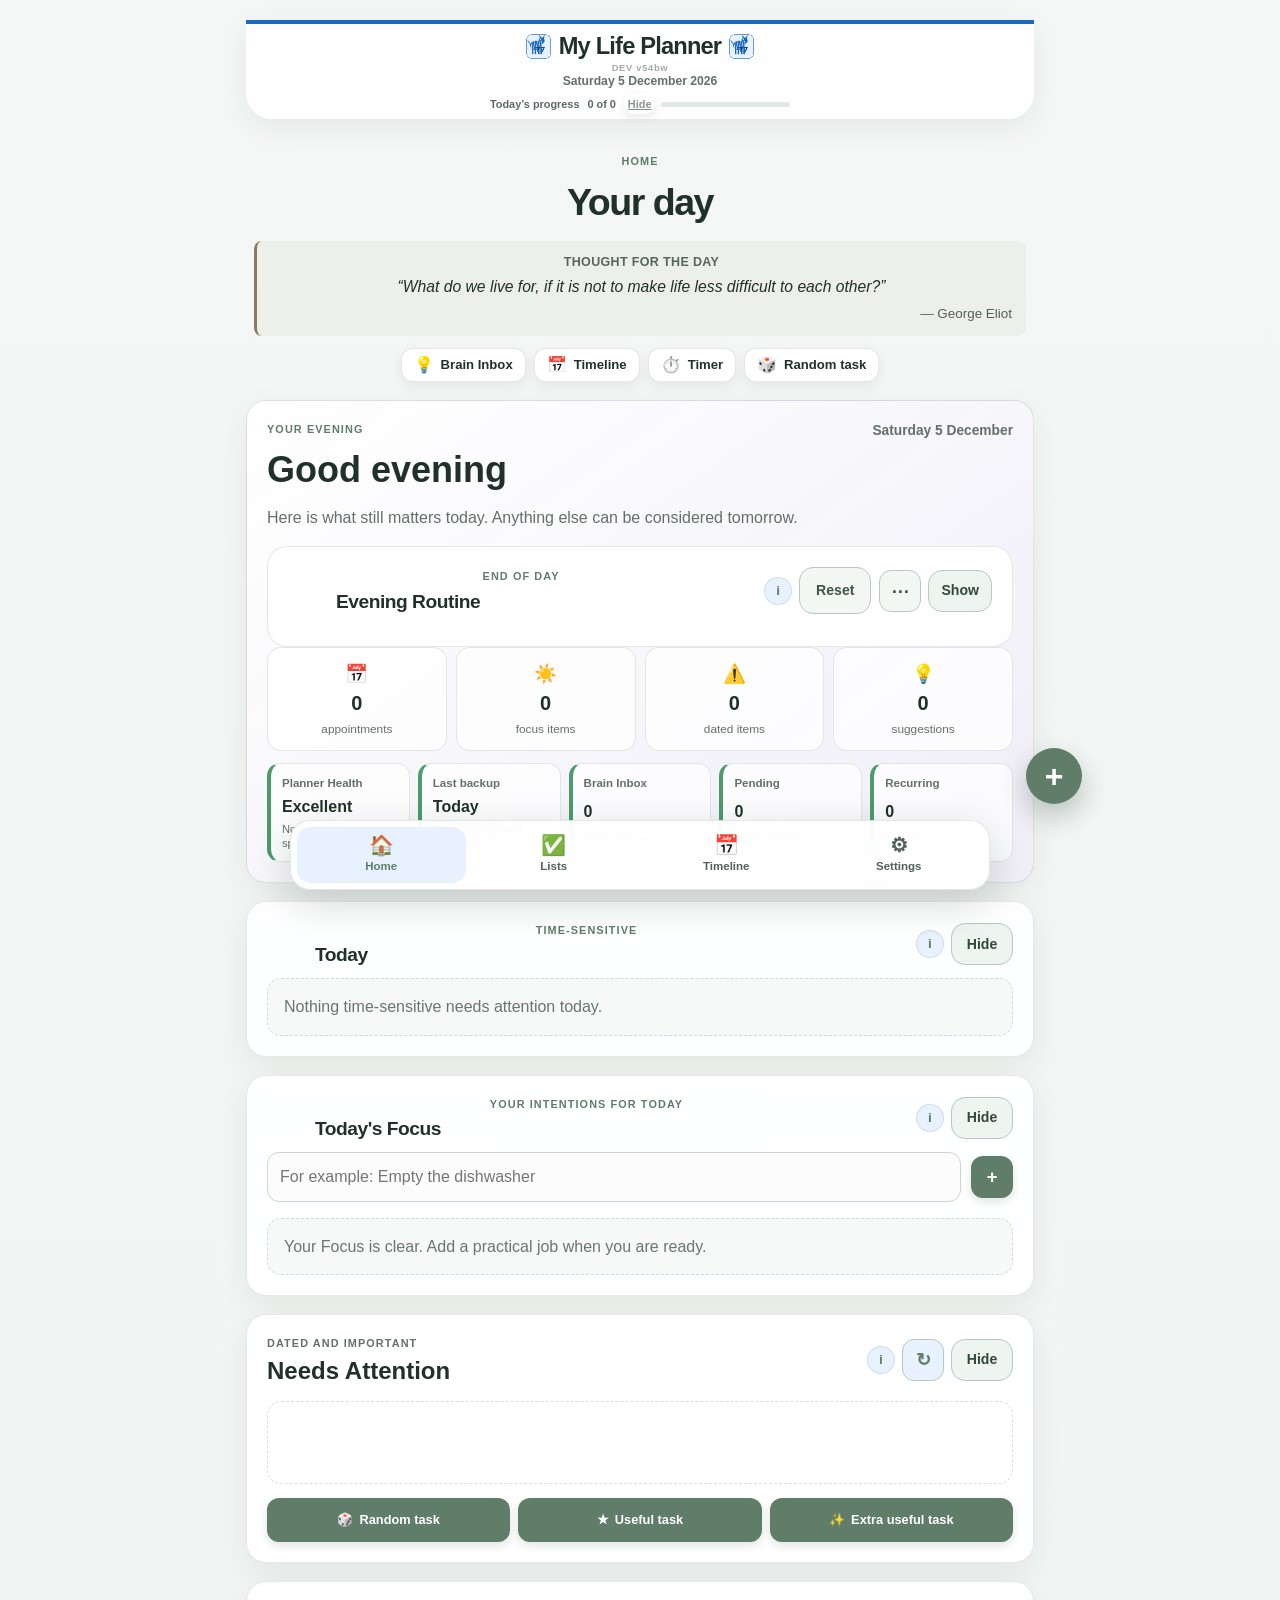
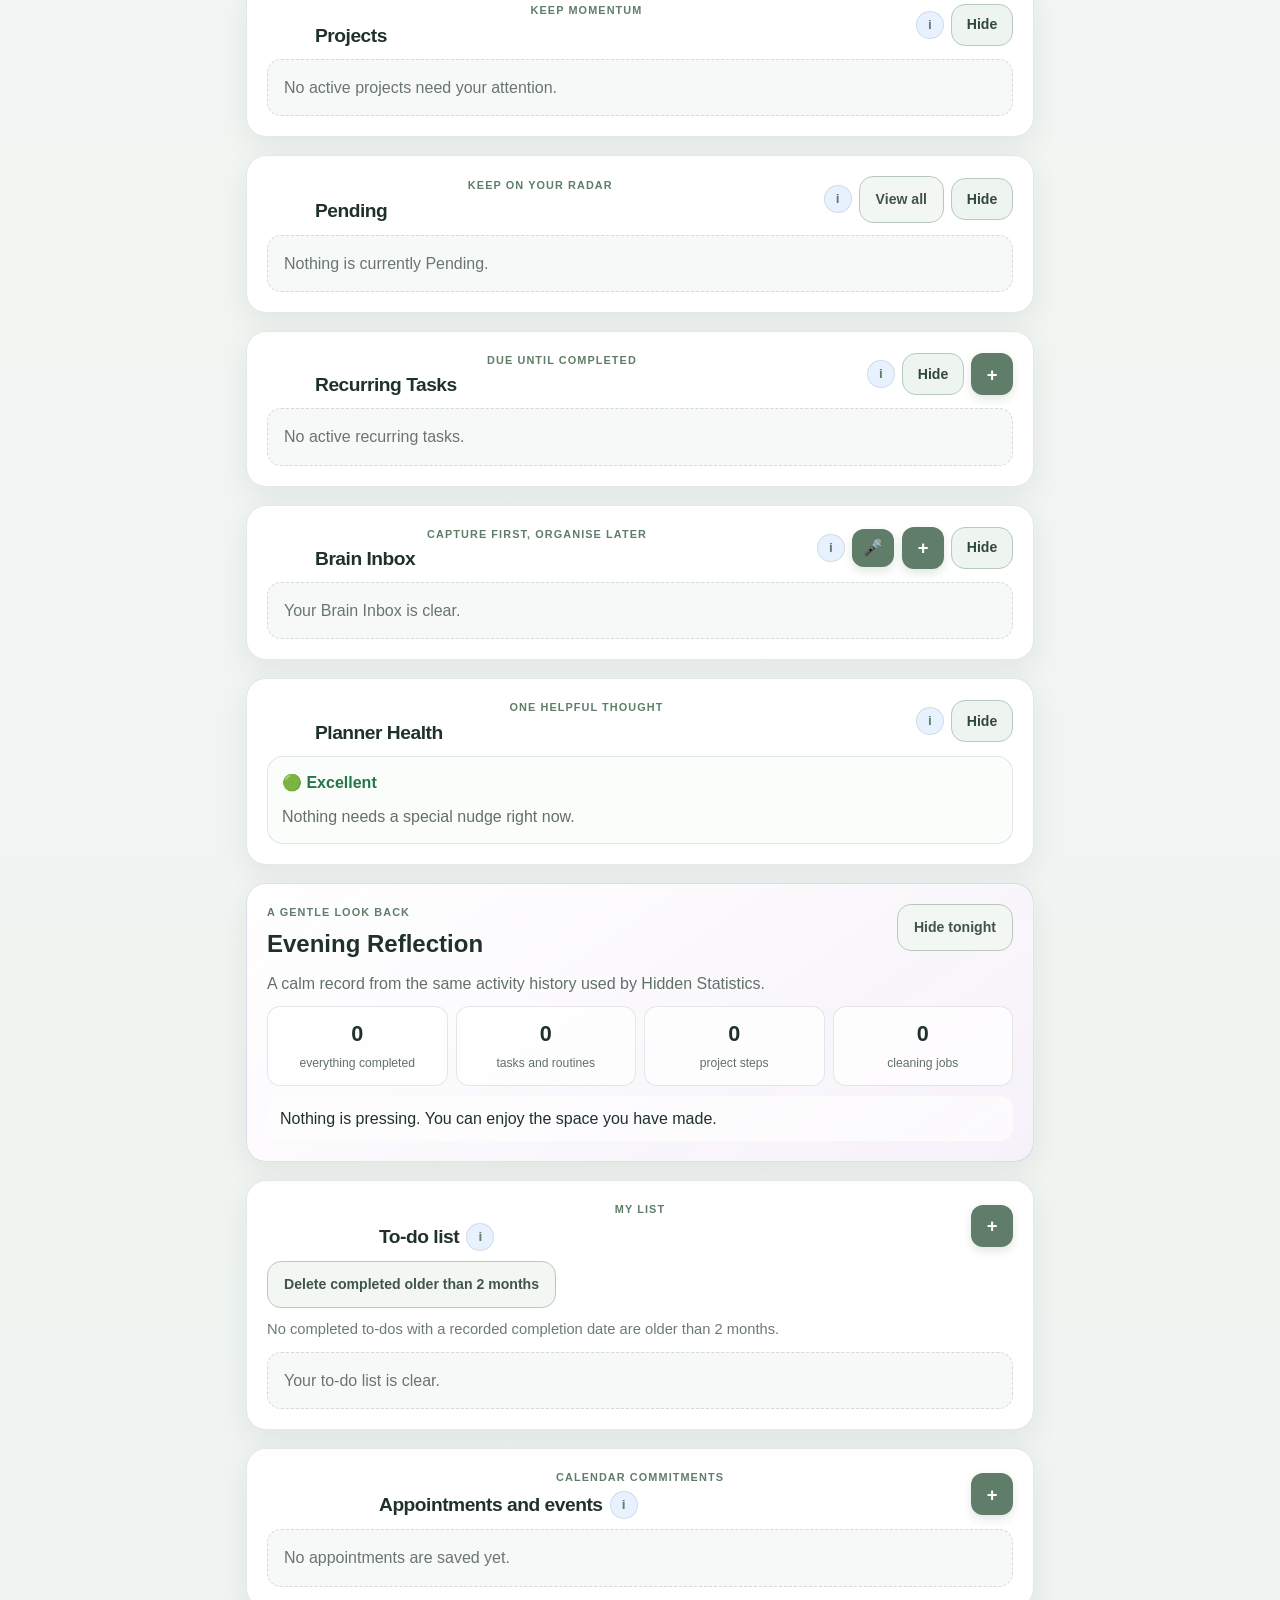
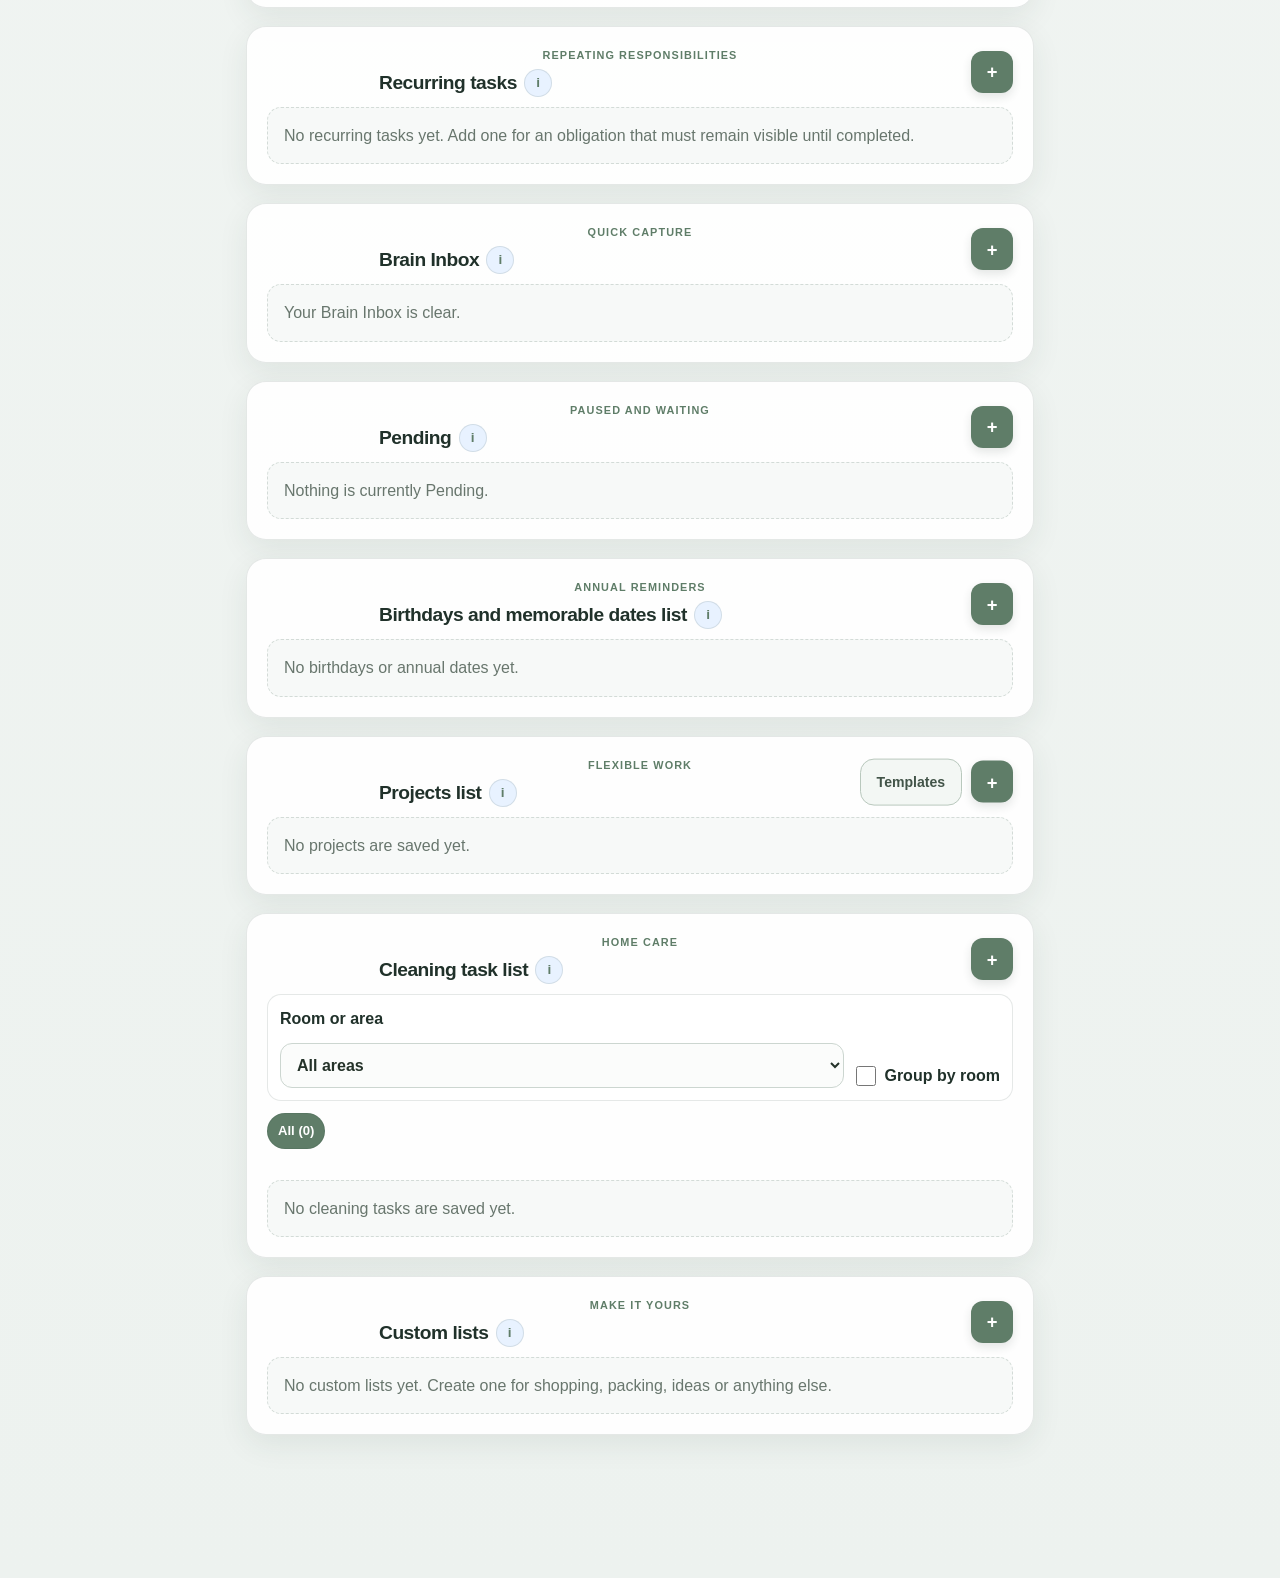
==== commit 5fdfb646: "Add files via upload" ====
--- a/index.html
+++ b/index.html
@@ -4,8 +4,8 @@
   <meta charset="UTF-8">
   <meta name="viewport" content="width=device-width, initial-scale=1.0">
   <title>My Life Planner</title>
-  <link rel="stylesheet" href="style.css?v=54bv">
-  <link rel="manifest" href="manifest.json?v=54bv">
+  <link rel="stylesheet" href="style.css?v=54bw">
+  <link rel="manifest" href="manifest.json?v=54bw">
   <meta name="theme-color" content="#1769c2">
   <meta name="apple-mobile-web-app-capable" content="yes">
   <meta name="apple-mobile-web-app-status-bar-style" content="default">
@@ -23,7 +23,7 @@
           <h1 id="plannerTitle" class="brand-title">My Life Planner</h1>
           <img src="icon-192.png" class="header-zebra" alt="" aria-hidden="true">
         </div>
-        <p class="header-version">DEV v54bv</p>
+        <p class="header-version">DEV v54bw</p>
         <p id="todayDate" class="date-line"></p>
       </div>
       <div id="todayProgressPanel" class="compact-progress" aria-label="Today’s progress">
@@ -42,8 +42,9 @@
       <button type="button" class="home-quick-button" onclick="openCaptureDialog('inbox')"><span aria-hidden="true">💡</span><strong>Brain Inbox</strong></button>
       <button type="button" class="home-quick-button" onclick="openTimelineShortcut()"><span aria-hidden="true">📅</span><strong>Timeline</strong></button>
       <button type="button" class="home-quick-button" onclick="openGlobalTimer()"><span aria-hidden="true">⏱️</span><strong>Timer</strong></button>
-      <button type="button" class="home-quick-button" onclick="v54bvPickRandomTask()"><span aria-hidden="true">🎲</span><strong>Random task</strong></button>
-    </section>
+      <button type="button" class="home-quick-button" onclick="v54bwPickRandomTask()"><span aria-hidden="true">🎲</span><strong>Random task</strong></button>
+    </section>
+    <div id="v54bwRandomResult" class="decision-result hidden app-view-section" data-view="home" role="status" aria-live="polite" style="padding:12px;margin:8px 0;"></div>
 
     <section id="morningBriefPanel" class="panel daily-companion-panel app-view-section" data-view="home" aria-live="polite">
       <div class="daily-companion-heading">
@@ -72,7 +73,7 @@
 
 
 
-    <div id="v54bvRandomResult" class="decision-result hidden app-view-section" data-view="home" role="status" aria-live="polite"></div>
+
 
     <section id="todayFocusPanel" class="panel today-focus-panel app-view-section home-collapsible" data-view="home" data-home-section="todayFocus">
       <div class="section-heading"><div><p class="eyebrow">Your intentions for today</p><h2>Today's Focus</h2><p class="card-meta">Your working desk for today. Type an item and press Return; add detail only when useful.</p></div></div>
@@ -146,7 +147,7 @@
     <section class="panel app-view-section lists-hub" data-view="tasks">
       <div class="section-heading"><div><p class="eyebrow">Control centre</p><h2>My Lists</h2></div></div>
       <p class="card-meta">Every task you enter is shown below under its category. Completed items remain visible until you delete them. Search across all lists or jump straight to one collection.</p>
-      <label class="list-search-label">Search all lists<input id="globalListSearch" type="search" placeholder="Search tasks, projects, appointments, rooms…" aria-describedby="listSearchStatus" autocomplete="off"></label><button type="button" id="v54bvClearSearch" class="small-button secondary-button" onclick="v54bvClearListsSearch()">Clear search</button><p id="listSearchStatus" class="list-search-status" aria-live="polite"></p>
+      <label class="list-search-label">Search all lists<input id="globalListSearch" type="search" placeholder="Search tasks, projects, appointments, rooms…" aria-describedby="listSearchStatus" autocomplete="off"></label><button type="button" id="v54bwClearSearch" class="small-button secondary-button" onclick="v54bwClearListsSearch()">Clear search</button><p id="listSearchStatus" class="list-search-status" aria-live="polite"></p>
 
     </section>
 
@@ -409,7 +410,7 @@
           </div>
           <div class="card-actions"><a class="secondary-button guide-action-link" href="DEVELOPER_HANDBOOK.pdf" target="_blank" rel="noopener">Developer Handbook</a><button type="button" class="secondary-button" onclick="refreshDeveloperDashboard()">Refresh dashboard</button></div>
         </details>
-        <details class="storage-details settings-section-details" data-settings-section="about"><summary>About My Life Planner</summary><p><strong>Version:</strong> Development v54bv</p><p><strong>Updated:</strong> 5 October 2026</p><p><strong>Designed by Blue Zebra 77</strong></p><p>Updates change the app layout but do not intentionally replace your personal information. Your data stays in this browser unless you export it.</p><h3>Recent changes</h3><ul class="change-log"><li><strong>v54bv</strong> — repairs the To-do/project-step “days before” advance-notice window so an eligible future item appears in Home Today — Time Sensitive from the calculated reminder date while retaining its actual deadline.</li><li><strong>v54bt</strong> — repairs Today’s Progress so ordinary To-do completion/reopening refreshes immediately after completion metadata is saved, and due/overdue Cleaning tasks now participate consistently in the day-scoped progress count.</li><li><strong>v54bs</strong> — keeps automatic recovery backups self-contained with Brain Inbox image/document bytes after IndexedDB storage migration, and restores them safely.<br><strong>v54bq</strong> — moves Brain Inbox attachment bytes out of localStorage into IndexedDB while preserving previews, conversions and self-contained Export/Share backups; existing embedded attachments migrate automatically.</li><li><strong>v54ba</strong> — Progress is now “Today’s progress”: only actionable work relevant to today is counted; appointments and routines are excluded, Pending items do not count, and the progress display can be hidden/shown.</li><li><strong>v54ax</strong> — desktop updater/cache repair only; v54aw planner behaviour preserved.</li><li><strong>v54aw</strong> — corrected Lists repair from v54au: Custom Lists now use the actual renderer with no five-item limit, and clearing the real Lists search box immediately restores the complete Lists page.</li><li><strong>v54au</strong> — repairs Home Recurring Upcoming display by using the established recurring data model and active-status compatibility helper.</li><li><strong>v54at</strong> — Home Recurring Tasks now shows overdue items first, then due today, followed by the next three upcoming active recurring tasks.</li><li><strong>v54as</strong> — attachment integrity + To-do cleanup: verified Brain Inbox attachment transfer to To-dos/Appointments, visible Appointment attachment preview, attachment cues in lists, and an explicit cleanup action for completed To-dos older than two months.</li><li><strong>v54ar</strong> — attachment consistency: Brain Inbox preview layout is tidied and image/document attachments are preserved when converting to Projects, To-dos or Appointments.</li><li><strong>v54aq</strong> — Brain Inbox image integrity: attachment previews are directly tappable, images carry into Projects on conversion, remain preserved through Project edits, and can be opened from the Project edit screen.</li><li><strong>v54ap</strong> — reliable daily recovery: automatic snapshots now use IndexedDB, are verified after writing, refresh on app open/save, retain seven dated copies, and report failures visibly instead of silently stopping.</li><li><strong>v54ao</strong> — visual polish only: Pending / Pending — reason labels now use a stronger contrasting text treatment so blocked items are easier to recognise at a glance.</li><li><strong>v54an</strong> — desktop daypart-placement repair: the v54al Home layout now runs after legacy Home optimisers so Daily Rhythm/Evening Routine finishes in the same companion position on desktop and iPhone.</li><li><strong>v54am</strong> — expanded Home project cards now visibly label the current first actionable project step as <strong>Next</strong>; Pending and completed steps are not labelled Next.</li><li><strong>v54al</strong> — Home priority/layout update: Time Sensitive → Today’s Focus → Needs Attention → Projects → Pending → Recurring → Brain Inbox; Daily Rhythm appears collapsed inside the morning/afternoon companion and Evening Routine takes that place when the greeting changes to Good evening.</li><li><strong>v54ak</strong> — replaces the separate Waiting For view with a consolidated Pending view showing Pending to-dos, Pending project steps and preserved standalone Pending notes.</li><li><strong>v54aj</strong> — Pending status is now shown on its own line beneath the normal text/date for ordinary to-dos and project steps on Home, Lists and Timeline. The three-dot menu remains the only Pending control.</li><li><strong>v54aj</strong> — fixes the Pending menu selector so Home replaces the actual .item-menu-anchor menu with the Pending-enabled menu.</li><li><strong>v54aj</strong> — Pending menu consistency: removes the extra inline Pending checkbox and restores the intended ⋯ → Mark pending/Mark active workflow with reason prompt for ordinary to-dos and project steps.</li><li><strong>v54aj</strong> — desktop update repair: published updates are applied automatically using a version-addressed service worker plus a cache-busted reload fallback.</li><li><strong>v54aj</strong> — stabilised Pending/Home build from v54ad with consistent Pending controls, mobile/PWA Home rendering and aligned asset/cache versions.</li><li><strong>v54ad</strong> — renames the bottom Planner tab to Timeline so it matches the Home Timeline shortcut and the Timeline page it opens.</li><li><strong>v54ac</strong> — removes the duplicate This Week section from Home; Timeline → Next 7 Days remains the forward-looking weekly view.</li><li><strong>v54ab</strong> — extends direct Delete from Timeline to every dated item type: to-dos and steps, project steps/deadlines, cleaning tasks, recurring tasks, annual dates and Waiting For, while retaining appointment Delete.</li><li><strong>v54aa</strong> — adds Delete directly to the existing appointment edit dialog, including when opened from Timeline, so an accidental duplicate can be removed without going to Lists.</li><li><strong>v54x</strong> — Ordinary non-recurring to-dos can be marked Pending with an optional reason and returned to Active; completing a Pending to-do clears its Pending state.</li><li><strong>v54w</strong> — Project steps can be marked Pending with an optional reason; Pending steps remain visible but are skipped when the planner selects the project’s Next step.</li><li><strong>v54v</strong> — Today — Time Sensitive shows appointment times and places today’s timed appointments ahead of today’s untimed items, while overdue items remain first.</li><li><strong>v54u</strong> — adds one-level Undo last completion for recurring tasks, restoring the previous occurrence date/count and reversing its activity/statistics entry.</li><li><strong>v54sR2</strong> — repairs the iPhone portrait To-do and To-do-step three-dot menu layout without changing task behaviour.</li><li><strong>v54sR1</strong> — repairs the iPhone portrait Project-step three-dot menu layout without changing task behaviour.</li><li><strong>v54s</strong> — completed ordinary to-dos and to-do steps can now be explicitly reversed with Mark incomplete; completion timestamps and matching activity/statistics records are removed.</li><li><strong>v54r</strong> — project-step completion can now be explicitly reversed with Mark incomplete; the completion timestamp and activity/statistics record are also removed.</li><li><strong>v54q</strong> — adds Move up / Move down controls for project steps only, preserving dates, completion state and all other workflows.</li><li><strong>v54p</strong> — adds a global Home Timer button that reuses the existing Focus Timer without changing task workflows.</li><li><strong>v54o</strong> — restores Birthday / Anniversary to Home Quick Add only.</li><li><strong>v54n</strong> — birthday rollover fix: annual dates now show the true next occurrence year, automatically roll forward after passing, retain the 7-day reminder default and support an optional birth year.</li><li><strong>v54m</strong> — protected render fix: repairs stale Home renderer references that could blank Today, keeps dedicated recurring completion, and improves backup import diagnostics.</li><li><strong>v54g</strong> — recurring completion compatibility fix: restored/legacy recurring records are normalised as active, and completion advances them reliably from Today and Home.</li><li><strong>v54f</strong> — transition-safe PWA updater and recurring workflow update.</li><li><strong>v54e</strong> — introduced the stable worker URL and network version check.</li><li><strong>v54d</strong> — hardens recurring-task completion so Home Today and Recurring Tasks complete-and-advance immediately, shows the next due date confirmation, and lightens Show all/Show less controls.</li><li><strong>v54cR22</strong> — adds optional recurring-task end rules, expandable Home previews and immediate Home/Timeline refresh after recurrence advances.</li><li><strong>v54b</strong> — Smart Projects: dated to-do and project steps appear on Timeline, project deadlines remain milestones, and project management menus stay accessible on iPhone portrait.</li><li><strong>v54b</strong> — adds reusable Project Templates and creates independent projects from a saved workflow with optional step-date offsets.</li><li><strong>v53a Final Polish Patch</strong> — gives iPhone Home titles their own row, moves controls to a consistent second row and makes clearing Lists search immediately restore every list.</li><li><strong>v53a Patch</strong> — restores advanced monthly appointment recurrence, adds both routine Reset controls, renames Evening Routine and completes iPhone heading refinements.</li><li><strong>v53a</strong> — Workflow &amp; Stability: restores accepted Home behaviour, recurrence and Cleaning by Area controls, fixes editing workflows, recurring visibility, reflection counts and daily routine reset.</li><li><strong>v53</strong> — Corrected Workflow Edition: preserves the accepted v52f Home order, collapsible sections, menus and forms while making Today’s Focus Convert move the original only after a successful save.</li><li><strong>v52f</strong> — Polish release: consistent controls and wording, smarter form defaults, improved search shortcuts, friendlier empty states, accessibility and mobile refinements.</li><li><strong>v52e</strong> — Added evening and weekly reflections, gentle encouragement, planner memory patterns and optional hidden statistics.</li><li><strong>v52c</strong> — Added a time-aware Morning Brief and calm Home summary cards for Planner Health, backup recency, Brain Inbox, Waiting For and recurring responsibilities.</li><li><strong>v52b</strong> — Planner Health 2.0, considerate habit suggestions and an in-app Help &amp; Guides centre.</li><li><strong>v52a</strong> — Calm Interface corrected build: information buttons across Lists and Planner, improved Home order and compact headings, and duplicate suppression between Today and Needs Attention.</li><li><strong>v51</strong> — Production release consolidating safe migrations, advanced recurrence, tags, Today’s Focus workspace, focus timer, Convert, Quick Add, Planner Health, calmer Home ordering and collapsible Settings.</li><li><strong>v50</strong> — Added recurring tasks that remain overdue until completed, with daily, weekly, monthly and yearly schedules.</li><li><strong>v49</strong> — Added Today's Focus, collapsible Home sections, collapsible project steps, improved Lists search/reset and better completed custom-list behaviour.</li><li><strong>v47</strong> — Restored reliable Lists search and retained the v46 stability fixes.</li><li><strong>v46</strong> — Consolidated automatic image handling, attachment previews, Quick Actions, flexible appointment repeats, version verification and the Developer Dashboard.</li><li><strong>v43</strong> — Added automatic image resizing, in-app attachment previews and a Quick Actions helper for opening Brain Inbox directly.</li><li><strong>v42</strong> — Expanded the Lists drawer so its choices are clearly visible, added a More Lists scroll cue when needed, and anchored the control to the planner edge on wide screens.</li><li><strong>v40</strong> — Rebuilt Lists navigation as a closed-by-default right-side drawer that resets correctly on rotation and resizing, with a close button on iPhone and MacBook.</li><li><strong>v39</strong> — Added a close control and improved iPhone landscape Lists navigation scrolling and placement.</li><li><strong>v38</strong> — Added responsive side-mounted Lists navigation, corrected section scroll positioning and made Custom List Save close the editor.</li><li><strong>v37</strong> — Moved Lists navigation to a sticky top position and reduced the Planner header and progress area.</li><li><strong>v36</strong> — Compact Home shortcuts, permanently anchored Lists navigation and clearer mobile access to every list.</li><li><strong>v36</strong> — Improved iPhone Timeline controls, added Home shortcuts, floating Lists navigation and polished custom-list editing.</li><li><strong>v34</strong> — Corrected first-load Timeline rendering, added custom lists and aligned section headings consistently.</li><li><strong>v33</strong> — Earlier Timeline initial-load correction.</li><li><strong>v32</strong> — Unified Timeline with Today, Tomorrow, Next 7 Days, This Month and All Upcoming filters.</li><li><strong>v30</strong> — Brain Inbox core: timestamped capture, categories and status, editing, processing, and safe conversion to To-do, Project, Appointment or Waiting For.</li><li><strong>v29</strong> — Rebuilt the Lists shortcuts with permanent visible text labels.</li><li><strong>v28</strong> — Added distinct font choices and Home-on-return behaviour.</li><li><strong>v27</strong> — Fixed Lists-menu opening, made font changes immediate and distinctive, and restored Home as the opening page.</li><li><strong>v26</strong> — Collapsible Lists, named section controls, centred headings and clearer font choices.</li><li><strong>v25</strong> — Corrected header version, optional appointment end time and simplified bottom navigation.</li><li><strong>v24</strong> — Appointment meeting links, improved editor and clearer appointment cards.</li><li><strong>v23</strong> — Settings controls and customisation persistence.</li><li><strong>v22</strong> — Compact three-dot menus for Lists.</li><li><strong>v21</strong> — Centred personalised header.</li><li><strong>v20</strong> — Code-quality cleanup.</li><li><strong>v19</strong> — Stable rendering fix.</li></ul></details>
+        <details class="storage-details settings-section-details" data-settings-section="about"><summary>About My Life Planner</summary><p><strong>Version:</strong> Development v54bw</p><p><strong>Updated:</strong> 5 October 2026</p><p><strong>Designed by Blue Zebra 77</strong></p><p>Updates change the app layout but do not intentionally replace your personal information. Your data stays in this browser unless you export it.</p><h3>Recent changes</h3><ul class="change-log"><li><strong>v54bw</strong> — repairs the To-do/project-step “days before” advance-notice window so an eligible future item appears in Home Today — Time Sensitive from the calculated reminder date while retaining its actual deadline.</li><li><strong>v54bt</strong> — repairs Today’s Progress so ordinary To-do completion/reopening refreshes immediately after completion metadata is saved, and due/overdue Cleaning tasks now participate consistently in the day-scoped progress count.</li><li><strong>v54bs</strong> — keeps automatic recovery backups self-contained with Brain Inbox image/document bytes after IndexedDB storage migration, and restores them safely.<br><strong>v54bq</strong> — moves Brain Inbox attachment bytes out of localStorage into IndexedDB while preserving previews, conversions and self-contained Export/Share backups; existing embedded attachments migrate automatically.</li><li><strong>v54ba</strong> — Progress is now “Today’s progress”: only actionable work relevant to today is counted; appointments and routines are excluded, Pending items do not count, and the progress display can be hidden/shown.</li><li><strong>v54ax</strong> — desktop updater/cache repair only; v54aw planner behaviour preserved.</li><li><strong>v54aw</strong> — corrected Lists repair from v54au: Custom Lists now use the actual renderer with no five-item limit, and clearing the real Lists search box immediately restores the complete Lists page.</li><li><strong>v54au</strong> — repairs Home Recurring Upcoming display by using the established recurring data model and active-status compatibility helper.</li><li><strong>v54at</strong> — Home Recurring Tasks now shows overdue items first, then due today, followed by the next three upcoming active recurring tasks.</li><li><strong>v54as</strong> — attachment integrity + To-do cleanup: verified Brain Inbox attachment transfer to To-dos/Appointments, visible Appointment attachment preview, attachment cues in lists, and an explicit cleanup action for completed To-dos older than two months.</li><li><strong>v54ar</strong> — attachment consistency: Brain Inbox preview layout is tidied and image/document attachments are preserved when converting to Projects, To-dos or Appointments.</li><li><strong>v54aq</strong> — Brain Inbox image integrity: attachment previews are directly tappable, images carry into Projects on conversion, remain preserved through Project edits, and can be opened from the Project edit screen.</li><li><strong>v54ap</strong> — reliable daily recovery: automatic snapshots now use IndexedDB, are verified after writing, refresh on app open/save, retain seven dated copies, and report failures visibly instead of silently stopping.</li><li><strong>v54ao</strong> — visual polish only: Pending / Pending — reason labels now use a stronger contrasting text treatment so blocked items are easier to recognise at a glance.</li><li><strong>v54an</strong> — desktop daypart-placement repair: the v54al Home layout now runs after legacy Home optimisers so Daily Rhythm/Evening Routine finishes in the same companion position on desktop and iPhone.</li><li><strong>v54am</strong> — expanded Home project cards now visibly label the current first actionable project step as <strong>Next</strong>; Pending and completed steps are not labelled Next.</li><li><strong>v54al</strong> — Home priority/layout update: Time Sensitive → Today’s Focus → Needs Attention → Projects → Pending → Recurring → Brain Inbox; Daily Rhythm appears collapsed inside the morning/afternoon companion and Evening Routine takes that place when the greeting changes to Good evening.</li><li><strong>v54ak</strong> — replaces the separate Waiting For view with a consolidated Pending view showing Pending to-dos, Pending project steps and preserved standalone Pending notes.</li><li><strong>v54aj</strong> — Pending status is now shown on its own line beneath the normal text/date for ordinary to-dos and project steps on Home, Lists and Timeline. The three-dot menu remains the only Pending control.</li><li><strong>v54aj</strong> — fixes the Pending menu selector so Home replaces the actual .item-menu-anchor menu with the Pending-enabled menu.</li><li><strong>v54aj</strong> — Pending menu consistency: removes the extra inline Pending checkbox and restores the intended ⋯ → Mark pending/Mark active workflow with reason prompt for ordinary to-dos and project steps.</li><li><strong>v54aj</strong> — desktop update repair: published updates are applied automatically using a version-addressed service worker plus a cache-busted reload fallback.</li><li><strong>v54aj</strong> — stabilised Pending/Home build from v54ad with consistent Pending controls, mobile/PWA Home rendering and aligned asset/cache versions.</li><li><strong>v54ad</strong> — renames the bottom Planner tab to Timeline so it matches the Home Timeline shortcut and the Timeline page it opens.</li><li><strong>v54ac</strong> — removes the duplicate This Week section from Home; Timeline → Next 7 Days remains the forward-looking weekly view.</li><li><strong>v54ab</strong> — extends direct Delete from Timeline to every dated item type: to-dos and steps, project steps/deadlines, cleaning tasks, recurring tasks, annual dates and Waiting For, while retaining appointment Delete.</li><li><strong>v54aa</strong> — adds Delete directly to the existing appointment edit dialog, including when opened from Timeline, so an accidental duplicate can be removed without going to Lists.</li><li><strong>v54x</strong> — Ordinary non-recurring to-dos can be marked Pending with an optional reason and returned to Active; completing a Pending to-do clears its Pending state.</li><li><strong>v54w</strong> — Project steps can be marked Pending with an optional reason; Pending steps remain visible but are skipped when the planner selects the project’s Next step.</li><li><strong>v54v</strong> — Today — Time Sensitive shows appointment times and places today’s timed appointments ahead of today’s untimed items, while overdue items remain first.</li><li><strong>v54u</strong> — adds one-level Undo last completion for recurring tasks, restoring the previous occurrence date/count and reversing its activity/statistics entry.</li><li><strong>v54sR2</strong> — repairs the iPhone portrait To-do and To-do-step three-dot menu layout without changing task behaviour.</li><li><strong>v54sR1</strong> — repairs the iPhone portrait Project-step three-dot menu layout without changing task behaviour.</li><li><strong>v54s</strong> — completed ordinary to-dos and to-do steps can now be explicitly reversed with Mark incomplete; completion timestamps and matching activity/statistics records are removed.</li><li><strong>v54r</strong> — project-step completion can now be explicitly reversed with Mark incomplete; the completion timestamp and activity/statistics record are also removed.</li><li><strong>v54q</strong> — adds Move up / Move down controls for project steps only, preserving dates, completion state and all other workflows.</li><li><strong>v54p</strong> — adds a global Home Timer button that reuses the existing Focus Timer without changing task workflows.</li><li><strong>v54o</strong> — restores Birthday / Anniversary to Home Quick Add only.</li><li><strong>v54n</strong> — birthday rollover fix: annual dates now show the true next occurrence year, automatically roll forward after passing, retain the 7-day reminder default and support an optional birth year.</li><li><strong>v54m</strong> — protected render fix: repairs stale Home renderer references that could blank Today, keeps dedicated recurring completion, and improves backup import diagnostics.</li><li><strong>v54g</strong> — recurring completion compatibility fix: restored/legacy recurring records are normalised as active, and completion advances them reliably from Today and Home.</li><li><strong>v54f</strong> — transition-safe PWA updater and recurring workflow update.</li><li><strong>v54e</strong> — introduced the stable worker URL and network version check.</li><li><strong>v54d</strong> — hardens recurring-task completion so Home Today and Recurring Tasks complete-and-advance immediately, shows the next due date confirmation, and lightens Show all/Show less controls.</li><li><strong>v54cR22</strong> — adds optional recurring-task end rules, expandable Home previews and immediate Home/Timeline refresh after recurrence advances.</li><li><strong>v54b</strong> — Smart Projects: dated to-do and project steps appear on Timeline, project deadlines remain milestones, and project management menus stay accessible on iPhone portrait.</li><li><strong>v54b</strong> — adds reusable Project Templates and creates independent projects from a saved workflow with optional step-date offsets.</li><li><strong>v53a Final Polish Patch</strong> — gives iPhone Home titles their own row, moves controls to a consistent second row and makes clearing Lists search immediately restore every list.</li><li><strong>v53a Patch</strong> — restores advanced monthly appointment recurrence, adds both routine Reset controls, renames Evening Routine and completes iPhone heading refinements.</li><li><strong>v53a</strong> — Workflow &amp; Stability: restores accepted Home behaviour, recurrence and Cleaning by Area controls, fixes editing workflows, recurring visibility, reflection counts and daily routine reset.</li><li><strong>v53</strong> — Corrected Workflow Edition: preserves the accepted v52f Home order, collapsible sections, menus and forms while making Today’s Focus Convert move the original only after a successful save.</li><li><strong>v52f</strong> — Polish release: consistent controls and wording, smarter form defaults, improved search shortcuts, friendlier empty states, accessibility and mobile refinements.</li><li><strong>v52e</strong> — Added evening and weekly reflections, gentle encouragement, planner memory patterns and optional hidden statistics.</li><li><strong>v52c</strong> — Added a time-aware Morning Brief and calm Home summary cards for Planner Health, backup recency, Brain Inbox, Waiting For and recurring responsibilities.</li><li><strong>v52b</strong> — Planner Health 2.0, considerate habit suggestions and an in-app Help &amp; Guides centre.</li><li><strong>v52a</strong> — Calm Interface corrected build: information buttons across Lists and Planner, improved Home order and compact headings, and duplicate suppression between Today and Needs Attention.</li><li><strong>v51</strong> — Production release consolidating safe migrations, advanced recurrence, tags, Today’s Focus workspace, focus timer, Convert, Quick Add, Planner Health, calmer Home ordering and collapsible Settings.</li><li><strong>v50</strong> — Added recurring tasks that remain overdue until completed, with daily, weekly, monthly and yearly schedules.</li><li><strong>v49</strong> — Added Today's Focus, collapsible Home sections, collapsible project steps, improved Lists search/reset and better completed custom-list behaviour.</li><li><strong>v47</strong> — Restored reliable Lists search and retained the v46 stability fixes.</li><li><strong>v46</strong> — Consolidated automatic image handling, attachment previews, Quick Actions, flexible appointment repeats, version verification and the Developer Dashboard.</li><li><strong>v43</strong> — Added automatic image resizing, in-app attachment previews and a Quick Actions helper for opening Brain Inbox directly.</li><li><strong>v42</strong> — Expanded the Lists drawer so its choices are clearly visible, added a More Lists scroll cue when needed, and anchored the control to the planner edge on wide screens.</li><li><strong>v40</strong> — Rebuilt Lists navigation as a closed-by-default right-side drawer that resets correctly on rotation and resizing, with a close button on iPhone and MacBook.</li><li><strong>v39</strong> — Added a close control and improved iPhone landscape Lists navigation scrolling and placement.</li><li><strong>v38</strong> — Added responsive side-mounted Lists navigation, corrected section scroll positioning and made Custom List Save close the editor.</li><li><strong>v37</strong> — Moved Lists navigation to a sticky top position and reduced the Planner header and progress area.</li><li><strong>v36</strong> — Compact Home shortcuts, permanently anchored Lists navigation and clearer mobile access to every list.</li><li><strong>v36</strong> — Improved iPhone Timeline controls, added Home shortcuts, floating Lists navigation and polished custom-list editing.</li><li><strong>v34</strong> — Corrected first-load Timeline rendering, added custom lists and aligned section headings consistently.</li><li><strong>v33</strong> — Earlier Timeline initial-load correction.</li><li><strong>v32</strong> — Unified Timeline with Today, Tomorrow, Next 7 Days, This Month and All Upcoming filters.</li><li><strong>v30</strong> — Brain Inbox core: timestamped capture, categories and status, editing, processing, and safe conversion to To-do, Project, Appointment or Waiting For.</li><li><strong>v29</strong> — Rebuilt the Lists shortcuts with permanent visible text labels.</li><li><strong>v28</strong> — Added distinct font choices and Home-on-return behaviour.</li><li><strong>v27</strong> — Fixed Lists-menu opening, made font changes immediate and distinctive, and restored Home as the opening page.</li><li><strong>v26</strong> — Collapsible Lists, named section controls, centred headings and clearer font choices.</li><li><strong>v25</strong> — Corrected header version, optional appointment end time and simplified bottom navigation.</li><li><strong>v24</strong> — Appointment meeting links, improved editor and clearer appointment cards.</li><li><strong>v23</strong> — Settings controls and customisation persistence.</li><li><strong>v22</strong> — Compact three-dot menus for Lists.</li><li><strong>v21</strong> — Centred personalised header.</li><li><strong>v20</strong> — Code-quality cleanup.</li><li><strong>v19</strong> — Stable rendering fix.</li></ul></details>
       </div>
     </dialog>
 
@@ -739,6 +740,7 @@
     </form>
   </dialog>
 
+  <div id="v54bwTimerAlert" class="hidden" role="alert" style="position:fixed;z-index:99999;left:12px;right:12px;top:12px;max-width:480px;margin:auto;padding:18px;border:3px solid currentColor;border-radius:14px;background:#fff;color:#202020;box-shadow:0 6px 30px #0006;text-align:center;"><strong style="font-size:1.3rem;">⏰ Time's up!</strong><p>Your timer has finished.</p><button type="button" onclick="v54bwDismissTimerAlert()">Stop / Dismiss alarm</button></div>
   <dialog id="focusTimerDialog" class="manager-dialog focus-timer-dialog">
     <div class="dialog-header"><div><p class="eyebrow">Focus timer</p><h2 id="focusTimerTitle">Focus</h2></div><button type="button" class="dialog-close" onclick="minimiseFocusTimer()" aria-label="Minimise timer">−</button></div>
     <div class="focus-timer-body">
@@ -747,7 +749,7 @@
         <button type="button" onclick="startFocusTimer(10)">10 min</button><button type="button" onclick="startFocusTimer(15)">15 min</button><button type="button" onclick="startFocusTimer(20)">20 min</button><button type="button" onclick="startFocusTimer(30)">30 min</button><button type="button" onclick="startFocusTimer(45)">45 min</button><button type="button" onclick="startFocusTimer(60)">60 min</button>
       </div>
       <div id="focusTimerRunningActions" class="dialog-actions hidden"><button type="button" class="secondary-button" onclick="pauseResumeFocusTimer()" id="focusTimerPauseButton">Pause</button><button type="button" class="secondary-button" onclick="minimiseFocusTimer()">Minimise</button><button type="button" id="focusTimerCompleteButton" onclick="completeFocusFromTimer()">Mark complete</button><button type="button" class="danger-button" onclick="cancelFocusTimer()">Cancel timer</button></div>
-      <p id="focusTimerMessage" class="card-meta" role="status" aria-live="polite"></p><label class="card-meta"><input type="checkbox" id="v54bvTimerSound" checked onchange="v54bvSetTimerSound(this.checked)"> Sound alarm when timer ends</label><button type="button" class="danger-button hidden" id="v54bvStopAlarm" onclick="v54bvStopAlarm()">Stop alarm</button>
+      <p id="focusTimerMessage" class="card-meta" role="status" aria-live="polite"></p><label class="card-meta"><input type="checkbox" id="v54bwTimerSound" checked onchange="v54bwSetTimerSound(this.checked)"> Sound alarm when timer ends</label><button type="button" class="danger-button hidden" id="v54bwStopAlarm" onclick="v54bwStopAlarm()">Stop alarm</button>
     </div>
   </dialog>
 
@@ -764,6 +766,6 @@
     <div class="dialog-actions"><button type="button" class="secondary-button" onclick="downloadCurrentAttachment()">Download copy</button><button type="button" onclick="closeAttachmentViewer()">Close</button></div>
   </dialog>
 
-  <script src="app.js?v=54bv"></script>
+  <script src="app.js?v=54bw"></script>
 </body>
 </html>
--- a/style.css
+++ b/style.css
@@ -1869,4 +1869,4 @@
 .schedule-date-heading{margin-top:20px;padding:9px 10px;border-radius:10px;background:#eef3ef;border-bottom:0}
 .schedule-group-gap{height:10px}
 
-#v54bvRandomResult{margin:8px 12px;width:calc(100% - 24px)}#v54bvRandomResult button{margin:6px 6px 0 0}#v54bvStopAlarm{margin-top:8px}
+#v54bwRandomResult{margin:8px 12px;width:calc(100% - 24px)}#v54bwRandomResult button{margin:6px 6px 0 0}#v54bwStopAlarm{margin-top:8px}
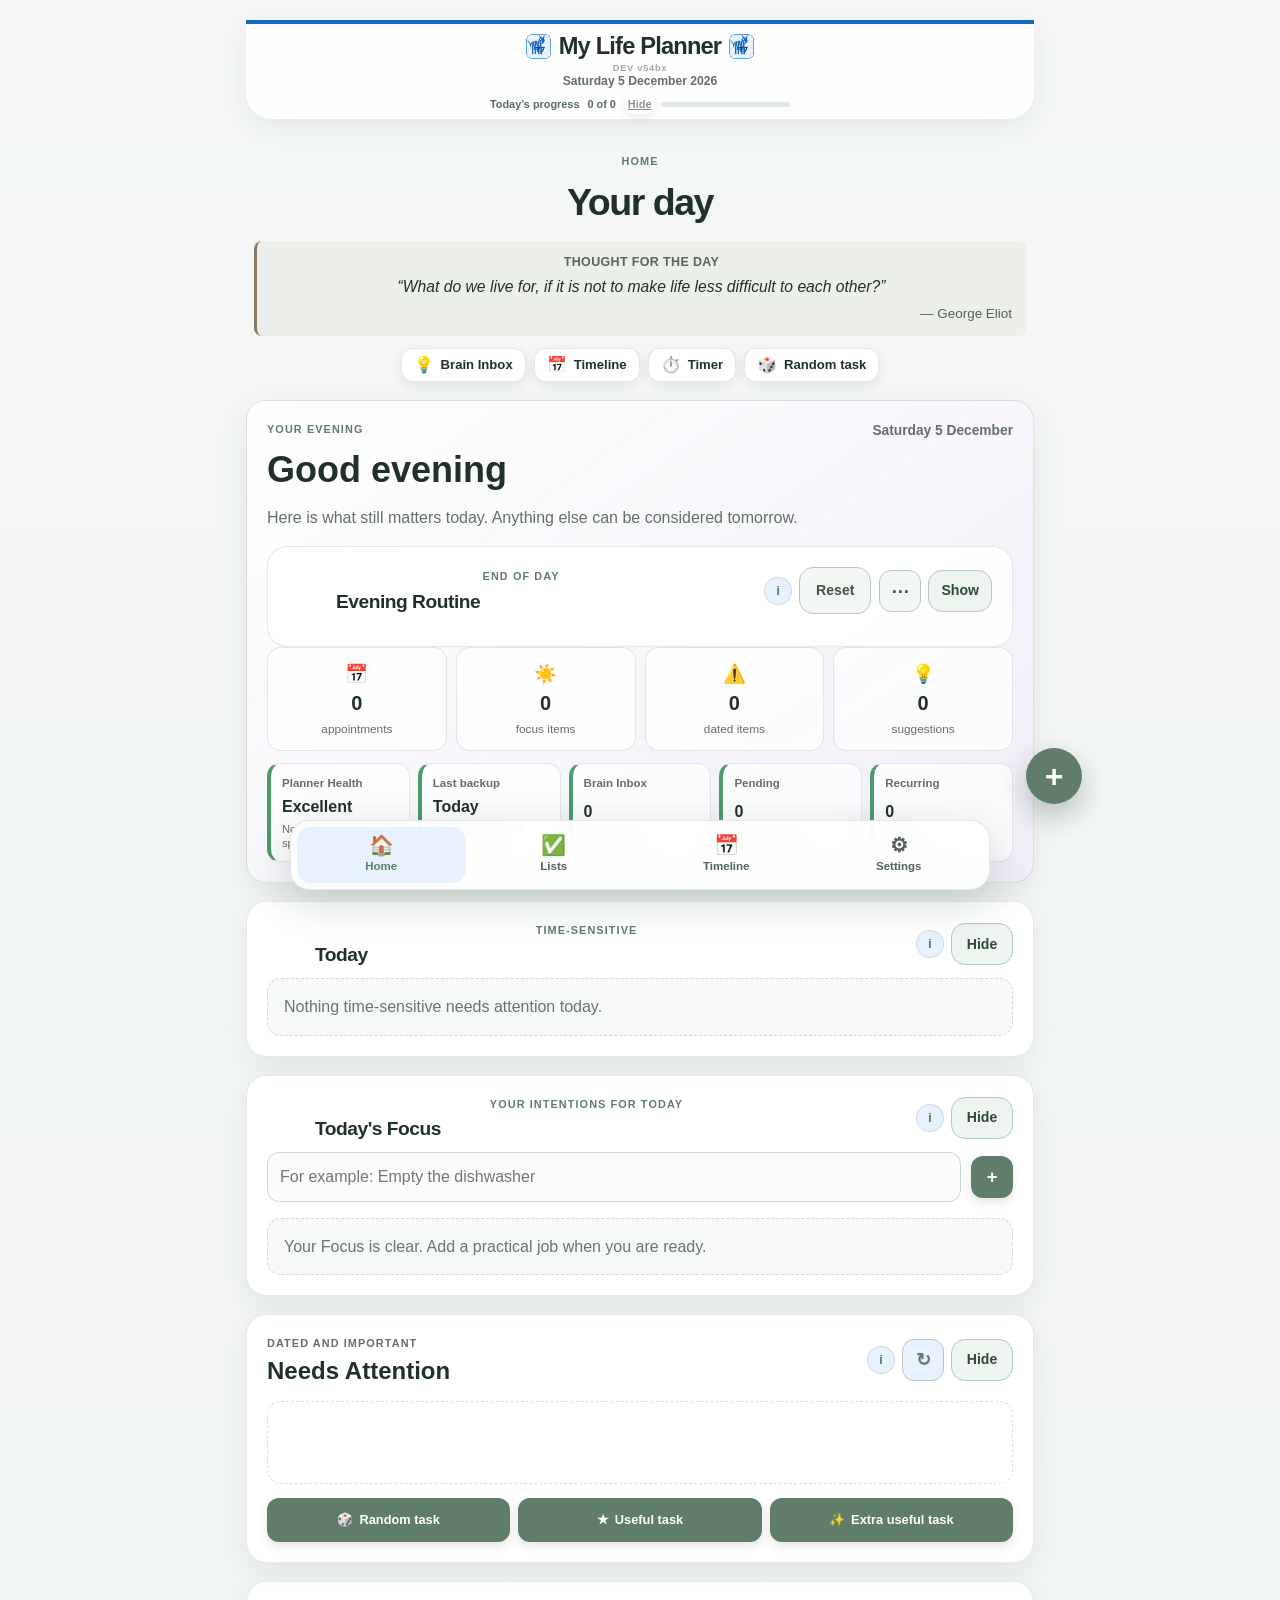
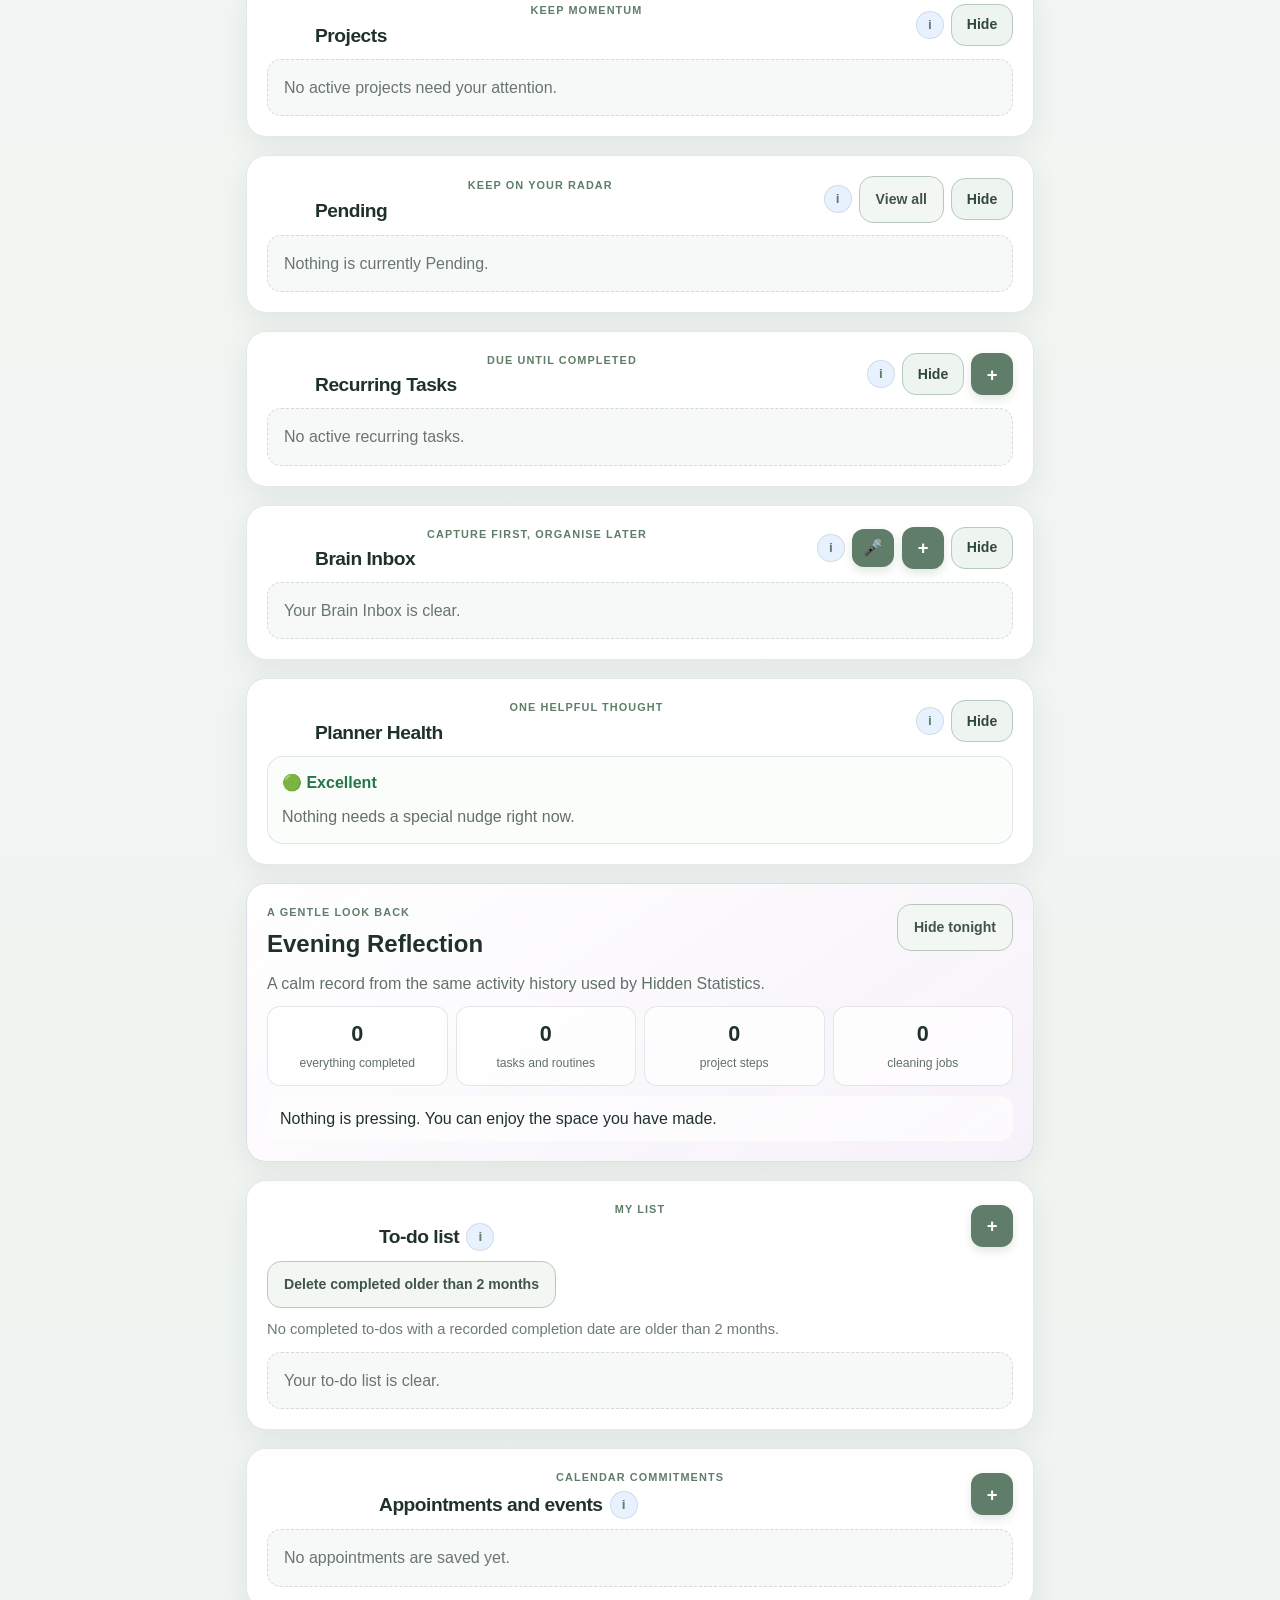
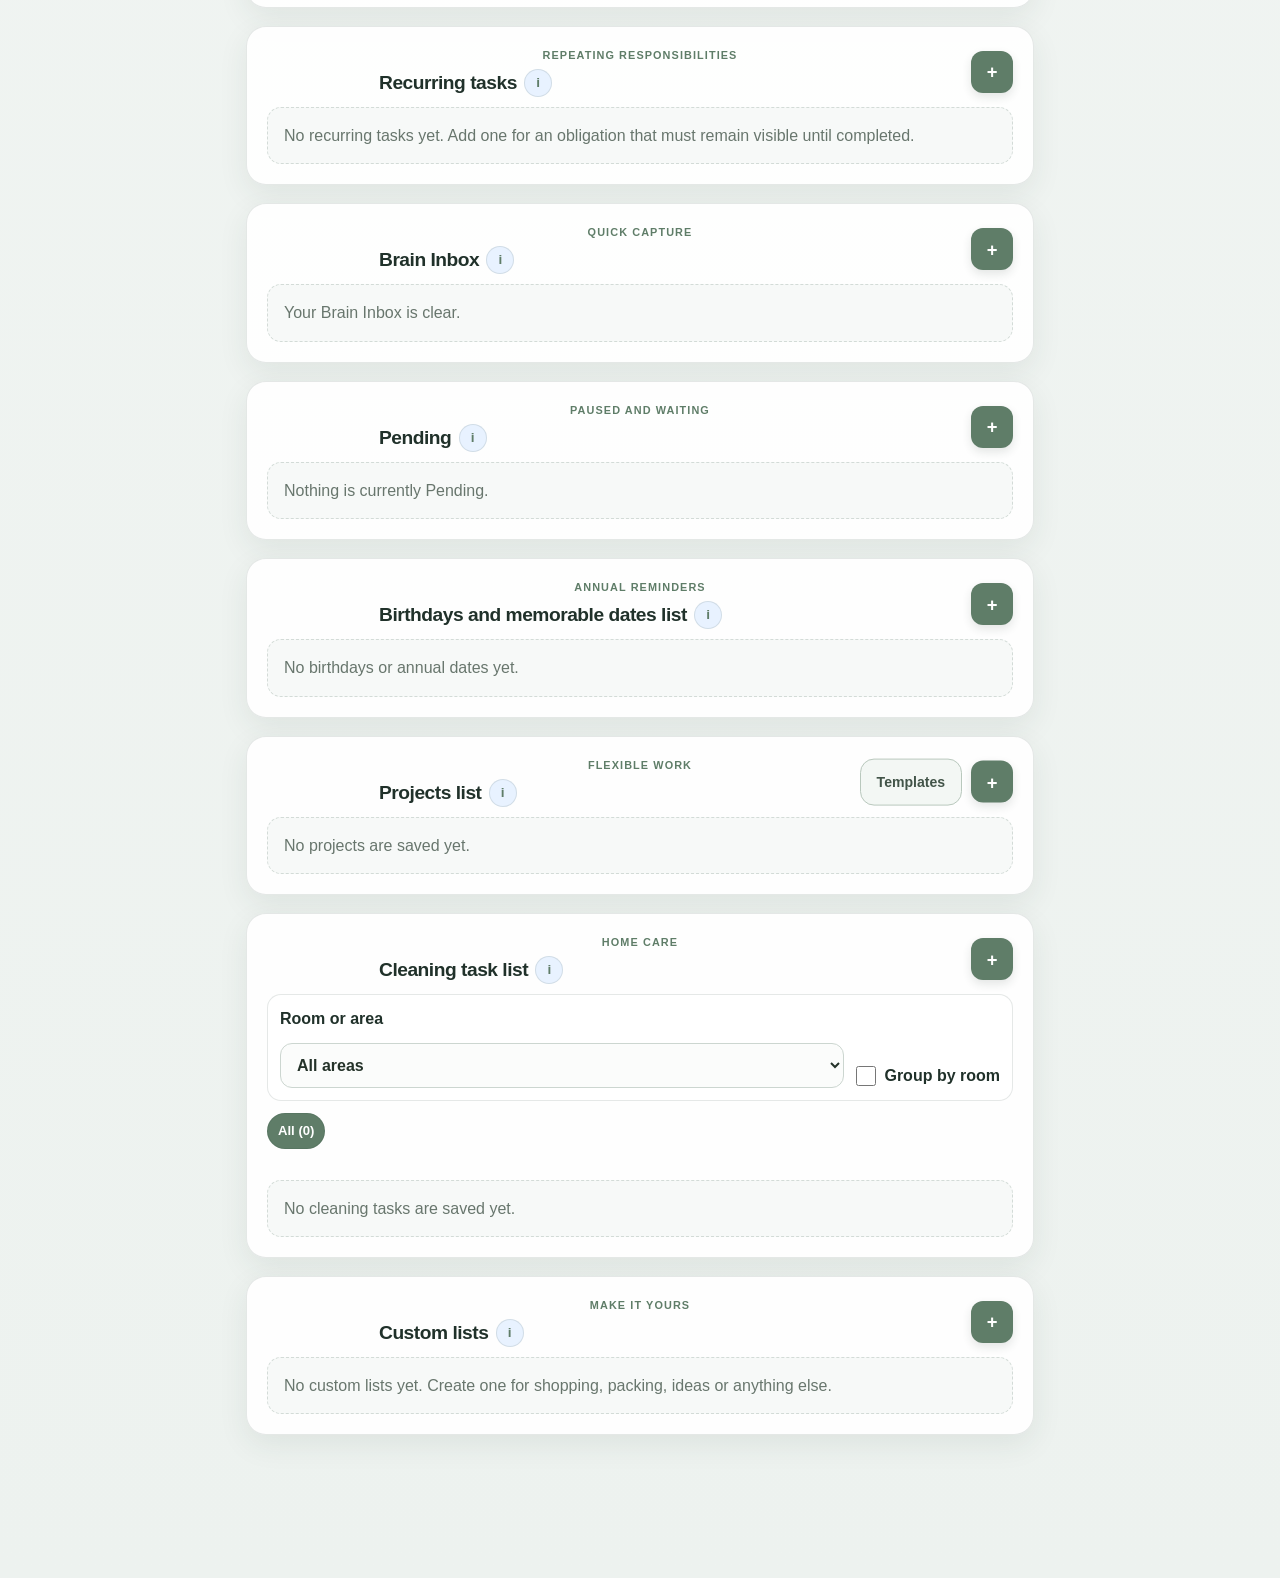
==== commit ab105e47: "Add files via upload" ====
--- a/index.html
+++ b/index.html
@@ -4,8 +4,8 @@
   <meta charset="UTF-8">
   <meta name="viewport" content="width=device-width, initial-scale=1.0">
   <title>My Life Planner</title>
-  <link rel="stylesheet" href="style.css?v=54bw">
-  <link rel="manifest" href="manifest.json?v=54bw">
+  <link rel="stylesheet" href="style.css?v=54bx">
+  <link rel="manifest" href="manifest.json?v=54bx">
   <meta name="theme-color" content="#1769c2">
   <meta name="apple-mobile-web-app-capable" content="yes">
   <meta name="apple-mobile-web-app-status-bar-style" content="default">
@@ -23,7 +23,7 @@
           <h1 id="plannerTitle" class="brand-title">My Life Planner</h1>
           <img src="icon-192.png" class="header-zebra" alt="" aria-hidden="true">
         </div>
-        <p class="header-version">DEV v54bw</p>
+        <p class="header-version">DEV v54bx</p>
         <p id="todayDate" class="date-line"></p>
       </div>
       <div id="todayProgressPanel" class="compact-progress" aria-label="Today’s progress">
@@ -42,9 +42,9 @@
       <button type="button" class="home-quick-button" onclick="openCaptureDialog('inbox')"><span aria-hidden="true">💡</span><strong>Brain Inbox</strong></button>
       <button type="button" class="home-quick-button" onclick="openTimelineShortcut()"><span aria-hidden="true">📅</span><strong>Timeline</strong></button>
       <button type="button" class="home-quick-button" onclick="openGlobalTimer()"><span aria-hidden="true">⏱️</span><strong>Timer</strong></button>
-      <button type="button" class="home-quick-button" onclick="v54bwPickRandomTask()"><span aria-hidden="true">🎲</span><strong>Random task</strong></button>
-    </section>
-    <div id="v54bwRandomResult" class="decision-result hidden app-view-section" data-view="home" role="status" aria-live="polite" style="padding:12px;margin:8px 0;"></div>
+      <button type="button" class="home-quick-button" onclick="v54bxPickRandomTask()"><span aria-hidden="true">🎲</span><strong>Random task</strong></button>
+      <div id="v54bxRandomResult" class="decision-result hidden" role="status" aria-live="polite" style="width:100%;flex-basis:100%;padding:12px;margin:8px 0;scroll-margin-top:190px;"></div>
+    </section>
 
     <section id="morningBriefPanel" class="panel daily-companion-panel app-view-section" data-view="home" aria-live="polite">
       <div class="daily-companion-heading">
@@ -147,7 +147,7 @@
     <section class="panel app-view-section lists-hub" data-view="tasks">
       <div class="section-heading"><div><p class="eyebrow">Control centre</p><h2>My Lists</h2></div></div>
       <p class="card-meta">Every task you enter is shown below under its category. Completed items remain visible until you delete them. Search across all lists or jump straight to one collection.</p>
-      <label class="list-search-label">Search all lists<input id="globalListSearch" type="search" placeholder="Search tasks, projects, appointments, rooms…" aria-describedby="listSearchStatus" autocomplete="off"></label><button type="button" id="v54bwClearSearch" class="small-button secondary-button" onclick="v54bwClearListsSearch()">Clear search</button><p id="listSearchStatus" class="list-search-status" aria-live="polite"></p>
+      <label class="list-search-label">Search all lists<input id="globalListSearch" type="search" placeholder="Search tasks, projects, appointments, rooms…" aria-describedby="listSearchStatus" autocomplete="off"></label><button type="button" id="v54bxClearSearch" class="small-button secondary-button" onclick="v54bxClearListsSearch()">Clear search</button><p id="listSearchStatus" class="list-search-status" aria-live="polite"></p>
 
     </section>
 
@@ -410,7 +410,7 @@
           </div>
           <div class="card-actions"><a class="secondary-button guide-action-link" href="DEVELOPER_HANDBOOK.pdf" target="_blank" rel="noopener">Developer Handbook</a><button type="button" class="secondary-button" onclick="refreshDeveloperDashboard()">Refresh dashboard</button></div>
         </details>
-        <details class="storage-details settings-section-details" data-settings-section="about"><summary>About My Life Planner</summary><p><strong>Version:</strong> Development v54bw</p><p><strong>Updated:</strong> 5 October 2026</p><p><strong>Designed by Blue Zebra 77</strong></p><p>Updates change the app layout but do not intentionally replace your personal information. Your data stays in this browser unless you export it.</p><h3>Recent changes</h3><ul class="change-log"><li><strong>v54bw</strong> — repairs the To-do/project-step “days before” advance-notice window so an eligible future item appears in Home Today — Time Sensitive from the calculated reminder date while retaining its actual deadline.</li><li><strong>v54bt</strong> — repairs Today’s Progress so ordinary To-do completion/reopening refreshes immediately after completion metadata is saved, and due/overdue Cleaning tasks now participate consistently in the day-scoped progress count.</li><li><strong>v54bs</strong> — keeps automatic recovery backups self-contained with Brain Inbox image/document bytes after IndexedDB storage migration, and restores them safely.<br><strong>v54bq</strong> — moves Brain Inbox attachment bytes out of localStorage into IndexedDB while preserving previews, conversions and self-contained Export/Share backups; existing embedded attachments migrate automatically.</li><li><strong>v54ba</strong> — Progress is now “Today’s progress”: only actionable work relevant to today is counted; appointments and routines are excluded, Pending items do not count, and the progress display can be hidden/shown.</li><li><strong>v54ax</strong> — desktop updater/cache repair only; v54aw planner behaviour preserved.</li><li><strong>v54aw</strong> — corrected Lists repair from v54au: Custom Lists now use the actual renderer with no five-item limit, and clearing the real Lists search box immediately restores the complete Lists page.</li><li><strong>v54au</strong> — repairs Home Recurring Upcoming display by using the established recurring data model and active-status compatibility helper.</li><li><strong>v54at</strong> — Home Recurring Tasks now shows overdue items first, then due today, followed by the next three upcoming active recurring tasks.</li><li><strong>v54as</strong> — attachment integrity + To-do cleanup: verified Brain Inbox attachment transfer to To-dos/Appointments, visible Appointment attachment preview, attachment cues in lists, and an explicit cleanup action for completed To-dos older than two months.</li><li><strong>v54ar</strong> — attachment consistency: Brain Inbox preview layout is tidied and image/document attachments are preserved when converting to Projects, To-dos or Appointments.</li><li><strong>v54aq</strong> — Brain Inbox image integrity: attachment previews are directly tappable, images carry into Projects on conversion, remain preserved through Project edits, and can be opened from the Project edit screen.</li><li><strong>v54ap</strong> — reliable daily recovery: automatic snapshots now use IndexedDB, are verified after writing, refresh on app open/save, retain seven dated copies, and report failures visibly instead of silently stopping.</li><li><strong>v54ao</strong> — visual polish only: Pending / Pending — reason labels now use a stronger contrasting text treatment so blocked items are easier to recognise at a glance.</li><li><strong>v54an</strong> — desktop daypart-placement repair: the v54al Home layout now runs after legacy Home optimisers so Daily Rhythm/Evening Routine finishes in the same companion position on desktop and iPhone.</li><li><strong>v54am</strong> — expanded Home project cards now visibly label the current first actionable project step as <strong>Next</strong>; Pending and completed steps are not labelled Next.</li><li><strong>v54al</strong> — Home priority/layout update: Time Sensitive → Today’s Focus → Needs Attention → Projects → Pending → Recurring → Brain Inbox; Daily Rhythm appears collapsed inside the morning/afternoon companion and Evening Routine takes that place when the greeting changes to Good evening.</li><li><strong>v54ak</strong> — replaces the separate Waiting For view with a consolidated Pending view showing Pending to-dos, Pending project steps and preserved standalone Pending notes.</li><li><strong>v54aj</strong> — Pending status is now shown on its own line beneath the normal text/date for ordinary to-dos and project steps on Home, Lists and Timeline. The three-dot menu remains the only Pending control.</li><li><strong>v54aj</strong> — fixes the Pending menu selector so Home replaces the actual .item-menu-anchor menu with the Pending-enabled menu.</li><li><strong>v54aj</strong> — Pending menu consistency: removes the extra inline Pending checkbox and restores the intended ⋯ → Mark pending/Mark active workflow with reason prompt for ordinary to-dos and project steps.</li><li><strong>v54aj</strong> — desktop update repair: published updates are applied automatically using a version-addressed service worker plus a cache-busted reload fallback.</li><li><strong>v54aj</strong> — stabilised Pending/Home build from v54ad with consistent Pending controls, mobile/PWA Home rendering and aligned asset/cache versions.</li><li><strong>v54ad</strong> — renames the bottom Planner tab to Timeline so it matches the Home Timeline shortcut and the Timeline page it opens.</li><li><strong>v54ac</strong> — removes the duplicate This Week section from Home; Timeline → Next 7 Days remains the forward-looking weekly view.</li><li><strong>v54ab</strong> — extends direct Delete from Timeline to every dated item type: to-dos and steps, project steps/deadlines, cleaning tasks, recurring tasks, annual dates and Waiting For, while retaining appointment Delete.</li><li><strong>v54aa</strong> — adds Delete directly to the existing appointment edit dialog, including when opened from Timeline, so an accidental duplicate can be removed without going to Lists.</li><li><strong>v54x</strong> — Ordinary non-recurring to-dos can be marked Pending with an optional reason and returned to Active; completing a Pending to-do clears its Pending state.</li><li><strong>v54w</strong> — Project steps can be marked Pending with an optional reason; Pending steps remain visible but are skipped when the planner selects the project’s Next step.</li><li><strong>v54v</strong> — Today — Time Sensitive shows appointment times and places today’s timed appointments ahead of today’s untimed items, while overdue items remain first.</li><li><strong>v54u</strong> — adds one-level Undo last completion for recurring tasks, restoring the previous occurrence date/count and reversing its activity/statistics entry.</li><li><strong>v54sR2</strong> — repairs the iPhone portrait To-do and To-do-step three-dot menu layout without changing task behaviour.</li><li><strong>v54sR1</strong> — repairs the iPhone portrait Project-step three-dot menu layout without changing task behaviour.</li><li><strong>v54s</strong> — completed ordinary to-dos and to-do steps can now be explicitly reversed with Mark incomplete; completion timestamps and matching activity/statistics records are removed.</li><li><strong>v54r</strong> — project-step completion can now be explicitly reversed with Mark incomplete; the completion timestamp and activity/statistics record are also removed.</li><li><strong>v54q</strong> — adds Move up / Move down controls for project steps only, preserving dates, completion state and all other workflows.</li><li><strong>v54p</strong> — adds a global Home Timer button that reuses the existing Focus Timer without changing task workflows.</li><li><strong>v54o</strong> — restores Birthday / Anniversary to Home Quick Add only.</li><li><strong>v54n</strong> — birthday rollover fix: annual dates now show the true next occurrence year, automatically roll forward after passing, retain the 7-day reminder default and support an optional birth year.</li><li><strong>v54m</strong> — protected render fix: repairs stale Home renderer references that could blank Today, keeps dedicated recurring completion, and improves backup import diagnostics.</li><li><strong>v54g</strong> — recurring completion compatibility fix: restored/legacy recurring records are normalised as active, and completion advances them reliably from Today and Home.</li><li><strong>v54f</strong> — transition-safe PWA updater and recurring workflow update.</li><li><strong>v54e</strong> — introduced the stable worker URL and network version check.</li><li><strong>v54d</strong> — hardens recurring-task completion so Home Today and Recurring Tasks complete-and-advance immediately, shows the next due date confirmation, and lightens Show all/Show less controls.</li><li><strong>v54cR22</strong> — adds optional recurring-task end rules, expandable Home previews and immediate Home/Timeline refresh after recurrence advances.</li><li><strong>v54b</strong> — Smart Projects: dated to-do and project steps appear on Timeline, project deadlines remain milestones, and project management menus stay accessible on iPhone portrait.</li><li><strong>v54b</strong> — adds reusable Project Templates and creates independent projects from a saved workflow with optional step-date offsets.</li><li><strong>v53a Final Polish Patch</strong> — gives iPhone Home titles their own row, moves controls to a consistent second row and makes clearing Lists search immediately restore every list.</li><li><strong>v53a Patch</strong> — restores advanced monthly appointment recurrence, adds both routine Reset controls, renames Evening Routine and completes iPhone heading refinements.</li><li><strong>v53a</strong> — Workflow &amp; Stability: restores accepted Home behaviour, recurrence and Cleaning by Area controls, fixes editing workflows, recurring visibility, reflection counts and daily routine reset.</li><li><strong>v53</strong> — Corrected Workflow Edition: preserves the accepted v52f Home order, collapsible sections, menus and forms while making Today’s Focus Convert move the original only after a successful save.</li><li><strong>v52f</strong> — Polish release: consistent controls and wording, smarter form defaults, improved search shortcuts, friendlier empty states, accessibility and mobile refinements.</li><li><strong>v52e</strong> — Added evening and weekly reflections, gentle encouragement, planner memory patterns and optional hidden statistics.</li><li><strong>v52c</strong> — Added a time-aware Morning Brief and calm Home summary cards for Planner Health, backup recency, Brain Inbox, Waiting For and recurring responsibilities.</li><li><strong>v52b</strong> — Planner Health 2.0, considerate habit suggestions and an in-app Help &amp; Guides centre.</li><li><strong>v52a</strong> — Calm Interface corrected build: information buttons across Lists and Planner, improved Home order and compact headings, and duplicate suppression between Today and Needs Attention.</li><li><strong>v51</strong> — Production release consolidating safe migrations, advanced recurrence, tags, Today’s Focus workspace, focus timer, Convert, Quick Add, Planner Health, calmer Home ordering and collapsible Settings.</li><li><strong>v50</strong> — Added recurring tasks that remain overdue until completed, with daily, weekly, monthly and yearly schedules.</li><li><strong>v49</strong> — Added Today's Focus, collapsible Home sections, collapsible project steps, improved Lists search/reset and better completed custom-list behaviour.</li><li><strong>v47</strong> — Restored reliable Lists search and retained the v46 stability fixes.</li><li><strong>v46</strong> — Consolidated automatic image handling, attachment previews, Quick Actions, flexible appointment repeats, version verification and the Developer Dashboard.</li><li><strong>v43</strong> — Added automatic image resizing, in-app attachment previews and a Quick Actions helper for opening Brain Inbox directly.</li><li><strong>v42</strong> — Expanded the Lists drawer so its choices are clearly visible, added a More Lists scroll cue when needed, and anchored the control to the planner edge on wide screens.</li><li><strong>v40</strong> — Rebuilt Lists navigation as a closed-by-default right-side drawer that resets correctly on rotation and resizing, with a close button on iPhone and MacBook.</li><li><strong>v39</strong> — Added a close control and improved iPhone landscape Lists navigation scrolling and placement.</li><li><strong>v38</strong> — Added responsive side-mounted Lists navigation, corrected section scroll positioning and made Custom List Save close the editor.</li><li><strong>v37</strong> — Moved Lists navigation to a sticky top position and reduced the Planner header and progress area.</li><li><strong>v36</strong> — Compact Home shortcuts, permanently anchored Lists navigation and clearer mobile access to every list.</li><li><strong>v36</strong> — Improved iPhone Timeline controls, added Home shortcuts, floating Lists navigation and polished custom-list editing.</li><li><strong>v34</strong> — Corrected first-load Timeline rendering, added custom lists and aligned section headings consistently.</li><li><strong>v33</strong> — Earlier Timeline initial-load correction.</li><li><strong>v32</strong> — Unified Timeline with Today, Tomorrow, Next 7 Days, This Month and All Upcoming filters.</li><li><strong>v30</strong> — Brain Inbox core: timestamped capture, categories and status, editing, processing, and safe conversion to To-do, Project, Appointment or Waiting For.</li><li><strong>v29</strong> — Rebuilt the Lists shortcuts with permanent visible text labels.</li><li><strong>v28</strong> — Added distinct font choices and Home-on-return behaviour.</li><li><strong>v27</strong> — Fixed Lists-menu opening, made font changes immediate and distinctive, and restored Home as the opening page.</li><li><strong>v26</strong> — Collapsible Lists, named section controls, centred headings and clearer font choices.</li><li><strong>v25</strong> — Corrected header version, optional appointment end time and simplified bottom navigation.</li><li><strong>v24</strong> — Appointment meeting links, improved editor and clearer appointment cards.</li><li><strong>v23</strong> — Settings controls and customisation persistence.</li><li><strong>v22</strong> — Compact three-dot menus for Lists.</li><li><strong>v21</strong> — Centred personalised header.</li><li><strong>v20</strong> — Code-quality cleanup.</li><li><strong>v19</strong> — Stable rendering fix.</li></ul></details>
+        <details class="storage-details settings-section-details" data-settings-section="about"><summary>About My Life Planner</summary><p><strong>Version:</strong> Development v54bx</p><p><strong>Updated:</strong> 5 October 2026</p><p><strong>Designed by Blue Zebra 77</strong></p><p>Updates change the app layout but do not intentionally replace your personal information. Your data stays in this browser unless you export it.</p><h3>Recent changes</h3><ul class="change-log"><li><strong>v54bx</strong> — repairs the To-do/project-step “days before” advance-notice window so an eligible future item appears in Home Today — Time Sensitive from the calculated reminder date while retaining its actual deadline.</li><li><strong>v54bt</strong> — repairs Today’s Progress so ordinary To-do completion/reopening refreshes immediately after completion metadata is saved, and due/overdue Cleaning tasks now participate consistently in the day-scoped progress count.</li><li><strong>v54bs</strong> — keeps automatic recovery backups self-contained with Brain Inbox image/document bytes after IndexedDB storage migration, and restores them safely.<br><strong>v54bq</strong> — moves Brain Inbox attachment bytes out of localStorage into IndexedDB while preserving previews, conversions and self-contained Export/Share backups; existing embedded attachments migrate automatically.</li><li><strong>v54ba</strong> — Progress is now “Today’s progress”: only actionable work relevant to today is counted; appointments and routines are excluded, Pending items do not count, and the progress display can be hidden/shown.</li><li><strong>v54ax</strong> — desktop updater/cache repair only; v54aw planner behaviour preserved.</li><li><strong>v54aw</strong> — corrected Lists repair from v54au: Custom Lists now use the actual renderer with no five-item limit, and clearing the real Lists search box immediately restores the complete Lists page.</li><li><strong>v54au</strong> — repairs Home Recurring Upcoming display by using the established recurring data model and active-status compatibility helper.</li><li><strong>v54at</strong> — Home Recurring Tasks now shows overdue items first, then due today, followed by the next three upcoming active recurring tasks.</li><li><strong>v54as</strong> — attachment integrity + To-do cleanup: verified Brain Inbox attachment transfer to To-dos/Appointments, visible Appointment attachment preview, attachment cues in lists, and an explicit cleanup action for completed To-dos older than two months.</li><li><strong>v54ar</strong> — attachment consistency: Brain Inbox preview layout is tidied and image/document attachments are preserved when converting to Projects, To-dos or Appointments.</li><li><strong>v54aq</strong> — Brain Inbox image integrity: attachment previews are directly tappable, images carry into Projects on conversion, remain preserved through Project edits, and can be opened from the Project edit screen.</li><li><strong>v54ap</strong> — reliable daily recovery: automatic snapshots now use IndexedDB, are verified after writing, refresh on app open/save, retain seven dated copies, and report failures visibly instead of silently stopping.</li><li><strong>v54ao</strong> — visual polish only: Pending / Pending — reason labels now use a stronger contrasting text treatment so blocked items are easier to recognise at a glance.</li><li><strong>v54an</strong> — desktop daypart-placement repair: the v54al Home layout now runs after legacy Home optimisers so Daily Rhythm/Evening Routine finishes in the same companion position on desktop and iPhone.</li><li><strong>v54am</strong> — expanded Home project cards now visibly label the current first actionable project step as <strong>Next</strong>; Pending and completed steps are not labelled Next.</li><li><strong>v54al</strong> — Home priority/layout update: Time Sensitive → Today’s Focus → Needs Attention → Projects → Pending → Recurring → Brain Inbox; Daily Rhythm appears collapsed inside the morning/afternoon companion and Evening Routine takes that place when the greeting changes to Good evening.</li><li><strong>v54ak</strong> — replaces the separate Waiting For view with a consolidated Pending view showing Pending to-dos, Pending project steps and preserved standalone Pending notes.</li><li><strong>v54aj</strong> — Pending status is now shown on its own line beneath the normal text/date for ordinary to-dos and project steps on Home, Lists and Timeline. The three-dot menu remains the only Pending control.</li><li><strong>v54aj</strong> — fixes the Pending menu selector so Home replaces the actual .item-menu-anchor menu with the Pending-enabled menu.</li><li><strong>v54aj</strong> — Pending menu consistency: removes the extra inline Pending checkbox and restores the intended ⋯ → Mark pending/Mark active workflow with reason prompt for ordinary to-dos and project steps.</li><li><strong>v54aj</strong> — desktop update repair: published updates are applied automatically using a version-addressed service worker plus a cache-busted reload fallback.</li><li><strong>v54aj</strong> — stabilised Pending/Home build from v54ad with consistent Pending controls, mobile/PWA Home rendering and aligned asset/cache versions.</li><li><strong>v54ad</strong> — renames the bottom Planner tab to Timeline so it matches the Home Timeline shortcut and the Timeline page it opens.</li><li><strong>v54ac</strong> — removes the duplicate This Week section from Home; Timeline → Next 7 Days remains the forward-looking weekly view.</li><li><strong>v54ab</strong> — extends direct Delete from Timeline to every dated item type: to-dos and steps, project steps/deadlines, cleaning tasks, recurring tasks, annual dates and Waiting For, while retaining appointment Delete.</li><li><strong>v54aa</strong> — adds Delete directly to the existing appointment edit dialog, including when opened from Timeline, so an accidental duplicate can be removed without going to Lists.</li><li><strong>v54x</strong> — Ordinary non-recurring to-dos can be marked Pending with an optional reason and returned to Active; completing a Pending to-do clears its Pending state.</li><li><strong>v54w</strong> — Project steps can be marked Pending with an optional reason; Pending steps remain visible but are skipped when the planner selects the project’s Next step.</li><li><strong>v54v</strong> — Today — Time Sensitive shows appointment times and places today’s timed appointments ahead of today’s untimed items, while overdue items remain first.</li><li><strong>v54u</strong> — adds one-level Undo last completion for recurring tasks, restoring the previous occurrence date/count and reversing its activity/statistics entry.</li><li><strong>v54sR2</strong> — repairs the iPhone portrait To-do and To-do-step three-dot menu layout without changing task behaviour.</li><li><strong>v54sR1</strong> — repairs the iPhone portrait Project-step three-dot menu layout without changing task behaviour.</li><li><strong>v54s</strong> — completed ordinary to-dos and to-do steps can now be explicitly reversed with Mark incomplete; completion timestamps and matching activity/statistics records are removed.</li><li><strong>v54r</strong> — project-step completion can now be explicitly reversed with Mark incomplete; the completion timestamp and activity/statistics record are also removed.</li><li><strong>v54q</strong> — adds Move up / Move down controls for project steps only, preserving dates, completion state and all other workflows.</li><li><strong>v54p</strong> — adds a global Home Timer button that reuses the existing Focus Timer without changing task workflows.</li><li><strong>v54o</strong> — restores Birthday / Anniversary to Home Quick Add only.</li><li><strong>v54n</strong> — birthday rollover fix: annual dates now show the true next occurrence year, automatically roll forward after passing, retain the 7-day reminder default and support an optional birth year.</li><li><strong>v54m</strong> — protected render fix: repairs stale Home renderer references that could blank Today, keeps dedicated recurring completion, and improves backup import diagnostics.</li><li><strong>v54g</strong> — recurring completion compatibility fix: restored/legacy recurring records are normalised as active, and completion advances them reliably from Today and Home.</li><li><strong>v54f</strong> — transition-safe PWA updater and recurring workflow update.</li><li><strong>v54e</strong> — introduced the stable worker URL and network version check.</li><li><strong>v54d</strong> — hardens recurring-task completion so Home Today and Recurring Tasks complete-and-advance immediately, shows the next due date confirmation, and lightens Show all/Show less controls.</li><li><strong>v54cR22</strong> — adds optional recurring-task end rules, expandable Home previews and immediate Home/Timeline refresh after recurrence advances.</li><li><strong>v54b</strong> — Smart Projects: dated to-do and project steps appear on Timeline, project deadlines remain milestones, and project management menus stay accessible on iPhone portrait.</li><li><strong>v54b</strong> — adds reusable Project Templates and creates independent projects from a saved workflow with optional step-date offsets.</li><li><strong>v53a Final Polish Patch</strong> — gives iPhone Home titles their own row, moves controls to a consistent second row and makes clearing Lists search immediately restore every list.</li><li><strong>v53a Patch</strong> — restores advanced monthly appointment recurrence, adds both routine Reset controls, renames Evening Routine and completes iPhone heading refinements.</li><li><strong>v53a</strong> — Workflow &amp; Stability: restores accepted Home behaviour, recurrence and Cleaning by Area controls, fixes editing workflows, recurring visibility, reflection counts and daily routine reset.</li><li><strong>v53</strong> — Corrected Workflow Edition: preserves the accepted v52f Home order, collapsible sections, menus and forms while making Today’s Focus Convert move the original only after a successful save.</li><li><strong>v52f</strong> — Polish release: consistent controls and wording, smarter form defaults, improved search shortcuts, friendlier empty states, accessibility and mobile refinements.</li><li><strong>v52e</strong> — Added evening and weekly reflections, gentle encouragement, planner memory patterns and optional hidden statistics.</li><li><strong>v52c</strong> — Added a time-aware Morning Brief and calm Home summary cards for Planner Health, backup recency, Brain Inbox, Waiting For and recurring responsibilities.</li><li><strong>v52b</strong> — Planner Health 2.0, considerate habit suggestions and an in-app Help &amp; Guides centre.</li><li><strong>v52a</strong> — Calm Interface corrected build: information buttons across Lists and Planner, improved Home order and compact headings, and duplicate suppression between Today and Needs Attention.</li><li><strong>v51</strong> — Production release consolidating safe migrations, advanced recurrence, tags, Today’s Focus workspace, focus timer, Convert, Quick Add, Planner Health, calmer Home ordering and collapsible Settings.</li><li><strong>v50</strong> — Added recurring tasks that remain overdue until completed, with daily, weekly, monthly and yearly schedules.</li><li><strong>v49</strong> — Added Today's Focus, collapsible Home sections, collapsible project steps, improved Lists search/reset and better completed custom-list behaviour.</li><li><strong>v47</strong> — Restored reliable Lists search and retained the v46 stability fixes.</li><li><strong>v46</strong> — Consolidated automatic image handling, attachment previews, Quick Actions, flexible appointment repeats, version verification and the Developer Dashboard.</li><li><strong>v43</strong> — Added automatic image resizing, in-app attachment previews and a Quick Actions helper for opening Brain Inbox directly.</li><li><strong>v42</strong> — Expanded the Lists drawer so its choices are clearly visible, added a More Lists scroll cue when needed, and anchored the control to the planner edge on wide screens.</li><li><strong>v40</strong> — Rebuilt Lists navigation as a closed-by-default right-side drawer that resets correctly on rotation and resizing, with a close button on iPhone and MacBook.</li><li><strong>v39</strong> — Added a close control and improved iPhone landscape Lists navigation scrolling and placement.</li><li><strong>v38</strong> — Added responsive side-mounted Lists navigation, corrected section scroll positioning and made Custom List Save close the editor.</li><li><strong>v37</strong> — Moved Lists navigation to a sticky top position and reduced the Planner header and progress area.</li><li><strong>v36</strong> — Compact Home shortcuts, permanently anchored Lists navigation and clearer mobile access to every list.</li><li><strong>v36</strong> — Improved iPhone Timeline controls, added Home shortcuts, floating Lists navigation and polished custom-list editing.</li><li><strong>v34</strong> — Corrected first-load Timeline rendering, added custom lists and aligned section headings consistently.</li><li><strong>v33</strong> — Earlier Timeline initial-load correction.</li><li><strong>v32</strong> — Unified Timeline with Today, Tomorrow, Next 7 Days, This Month and All Upcoming filters.</li><li><strong>v30</strong> — Brain Inbox core: timestamped capture, categories and status, editing, processing, and safe conversion to To-do, Project, Appointment or Waiting For.</li><li><strong>v29</strong> — Rebuilt the Lists shortcuts with permanent visible text labels.</li><li><strong>v28</strong> — Added distinct font choices and Home-on-return behaviour.</li><li><strong>v27</strong> — Fixed Lists-menu opening, made font changes immediate and distinctive, and restored Home as the opening page.</li><li><strong>v26</strong> — Collapsible Lists, named section controls, centred headings and clearer font choices.</li><li><strong>v25</strong> — Corrected header version, optional appointment end time and simplified bottom navigation.</li><li><strong>v24</strong> — Appointment meeting links, improved editor and clearer appointment cards.</li><li><strong>v23</strong> — Settings controls and customisation persistence.</li><li><strong>v22</strong> — Compact three-dot menus for Lists.</li><li><strong>v21</strong> — Centred personalised header.</li><li><strong>v20</strong> — Code-quality cleanup.</li><li><strong>v19</strong> — Stable rendering fix.</li></ul></details>
       </div>
     </dialog>
 
@@ -740,7 +740,7 @@
     </form>
   </dialog>
 
-  <div id="v54bwTimerAlert" class="hidden" role="alert" style="position:fixed;z-index:99999;left:12px;right:12px;top:12px;max-width:480px;margin:auto;padding:18px;border:3px solid currentColor;border-radius:14px;background:#fff;color:#202020;box-shadow:0 6px 30px #0006;text-align:center;"><strong style="font-size:1.3rem;">⏰ Time's up!</strong><p>Your timer has finished.</p><button type="button" onclick="v54bwDismissTimerAlert()">Stop / Dismiss alarm</button></div>
+  <div id="v54bxTimerAlert" class="hidden" role="alert" style="position:fixed;z-index:99999;left:12px;right:12px;top:12px;max-width:480px;margin:auto;padding:18px;border:3px solid currentColor;border-radius:14px;background:#fff;color:#202020;box-shadow:0 6px 30px #0006;text-align:center;"><strong style="font-size:1.3rem;">⏰ Time's up!</strong><p>Your timer has finished.</p><button type="button" onclick="v54bxDismissTimerAlert()">Stop / Dismiss alarm</button></div>
   <dialog id="focusTimerDialog" class="manager-dialog focus-timer-dialog">
     <div class="dialog-header"><div><p class="eyebrow">Focus timer</p><h2 id="focusTimerTitle">Focus</h2></div><button type="button" class="dialog-close" onclick="minimiseFocusTimer()" aria-label="Minimise timer">−</button></div>
     <div class="focus-timer-body">
@@ -748,8 +748,13 @@
       <div id="focusTimerChoices" class="timer-choice-grid">
         <button type="button" onclick="startFocusTimer(10)">10 min</button><button type="button" onclick="startFocusTimer(15)">15 min</button><button type="button" onclick="startFocusTimer(20)">20 min</button><button type="button" onclick="startFocusTimer(30)">30 min</button><button type="button" onclick="startFocusTimer(45)">45 min</button><button type="button" onclick="startFocusTimer(60)">60 min</button>
       </div>
+      <div class="timer-custom-row" style="display:flex;align-items:center;gap:8px;flex-wrap:wrap;margin:12px 0;">
+        <label for="v54bxCustomTimerMinutes">Custom minutes</label>
+        <input id="v54bxCustomTimerMinutes" type="number" min="1" max="720" step="1" value="5" inputmode="numeric" style="width:90px;max-width:30%;padding:8px;" />
+        <button type="button" onclick="v54bxStartCustomTimer()">Start custom timer</button>
+      </div>
       <div id="focusTimerRunningActions" class="dialog-actions hidden"><button type="button" class="secondary-button" onclick="pauseResumeFocusTimer()" id="focusTimerPauseButton">Pause</button><button type="button" class="secondary-button" onclick="minimiseFocusTimer()">Minimise</button><button type="button" id="focusTimerCompleteButton" onclick="completeFocusFromTimer()">Mark complete</button><button type="button" class="danger-button" onclick="cancelFocusTimer()">Cancel timer</button></div>
-      <p id="focusTimerMessage" class="card-meta" role="status" aria-live="polite"></p><label class="card-meta"><input type="checkbox" id="v54bwTimerSound" checked onchange="v54bwSetTimerSound(this.checked)"> Sound alarm when timer ends</label><button type="button" class="danger-button hidden" id="v54bwStopAlarm" onclick="v54bwStopAlarm()">Stop alarm</button>
+      <p id="focusTimerMessage" class="card-meta" role="status" aria-live="polite"></p><label class="card-meta"><input type="checkbox" id="v54bxTimerSound" checked onchange="v54bxSetTimerSound(this.checked)"> Sound alarm when timer ends</label><button type="button" class="secondary-button" onclick="v54bxTestAlarm()">Test sound</button><button type="button" class="danger-button hidden" id="v54bxStopAlarm" onclick="v54bxStopAlarm()">Stop alarm</button>
     </div>
   </dialog>
 
@@ -766,6 +771,6 @@
     <div class="dialog-actions"><button type="button" class="secondary-button" onclick="downloadCurrentAttachment()">Download copy</button><button type="button" onclick="closeAttachmentViewer()">Close</button></div>
   </dialog>
 
-  <script src="app.js?v=54bw"></script>
+  <script src="app.js?v=54bx"></script>
 </body>
 </html>
--- a/style.css
+++ b/style.css
@@ -1869,4 +1869,4 @@
 .schedule-date-heading{margin-top:20px;padding:9px 10px;border-radius:10px;background:#eef3ef;border-bottom:0}
 .schedule-group-gap{height:10px}
 
-#v54bwRandomResult{margin:8px 12px;width:calc(100% - 24px)}#v54bwRandomResult button{margin:6px 6px 0 0}#v54bwStopAlarm{margin-top:8px}
+#v54bxRandomResult{margin:8px 12px;width:calc(100% - 24px)}#v54bxRandomResult button{margin:6px 6px 0 0}#v54bxStopAlarm{margin-top:8px}
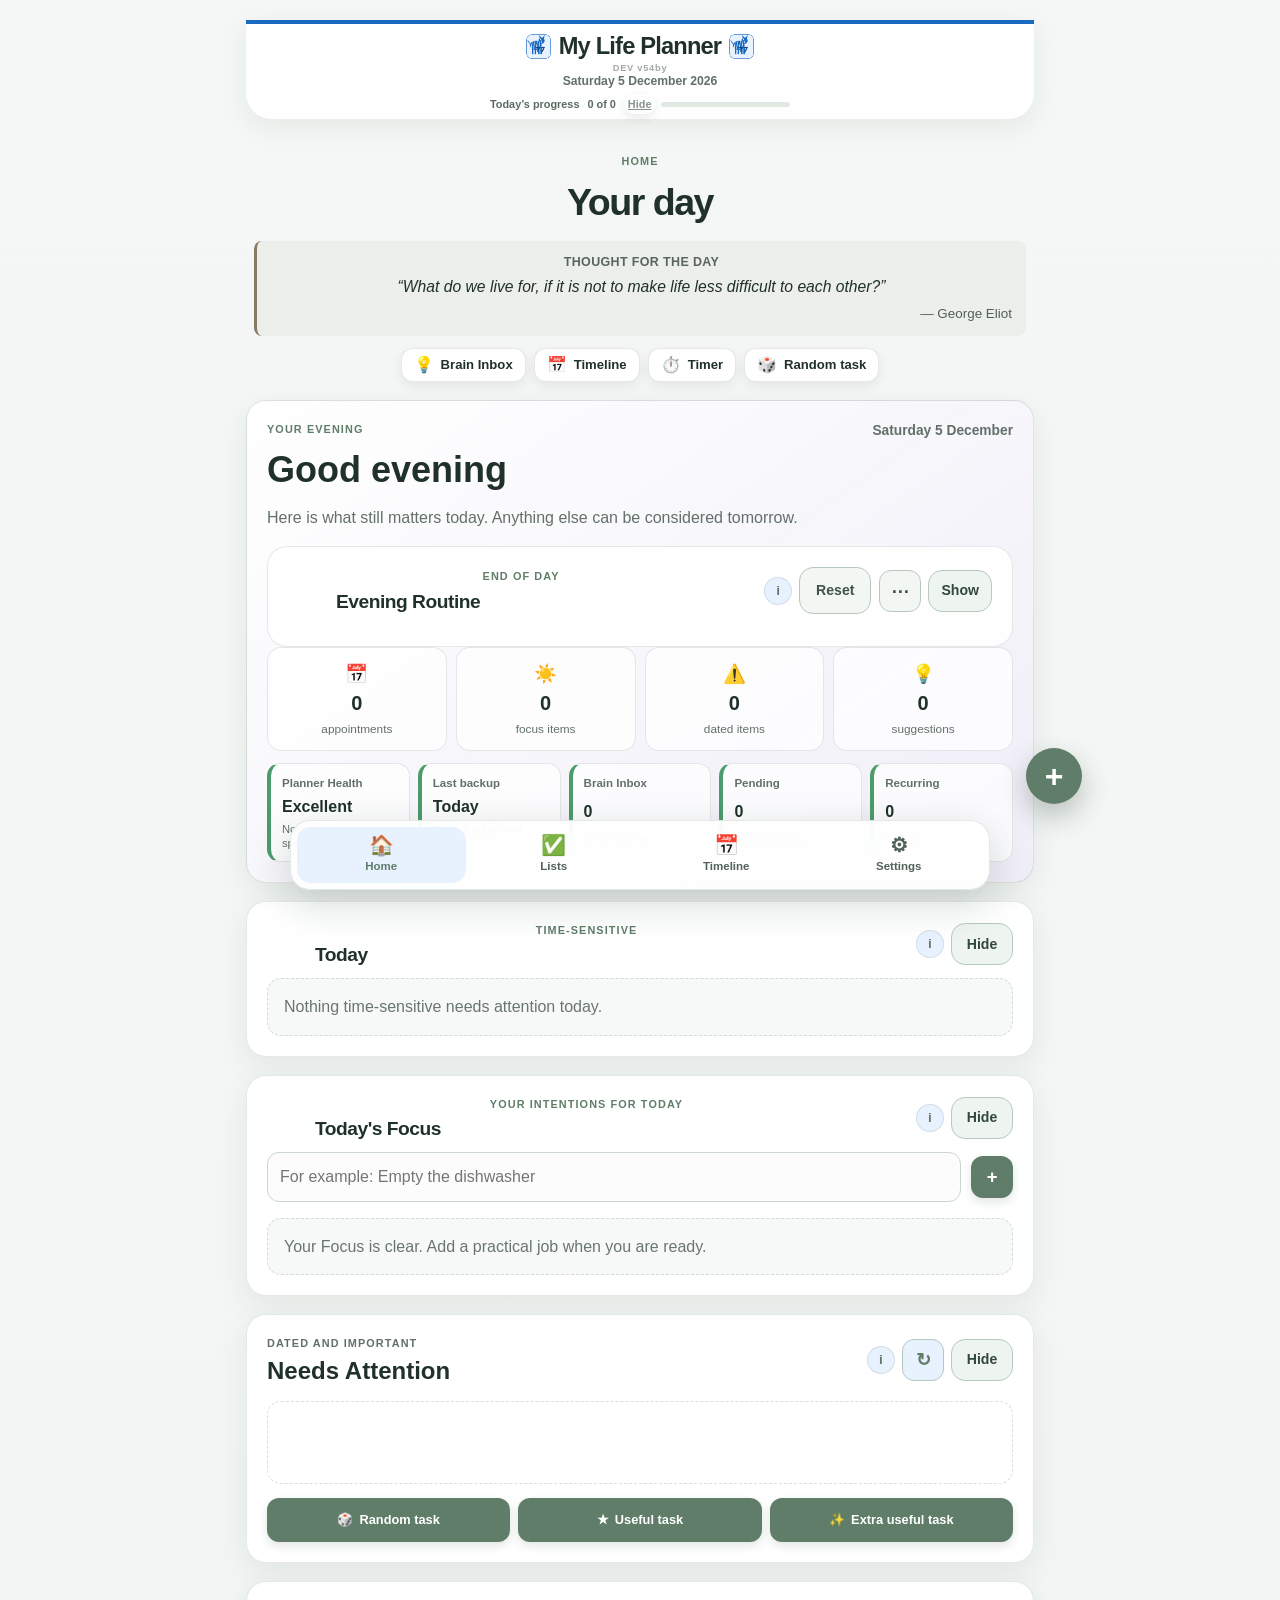
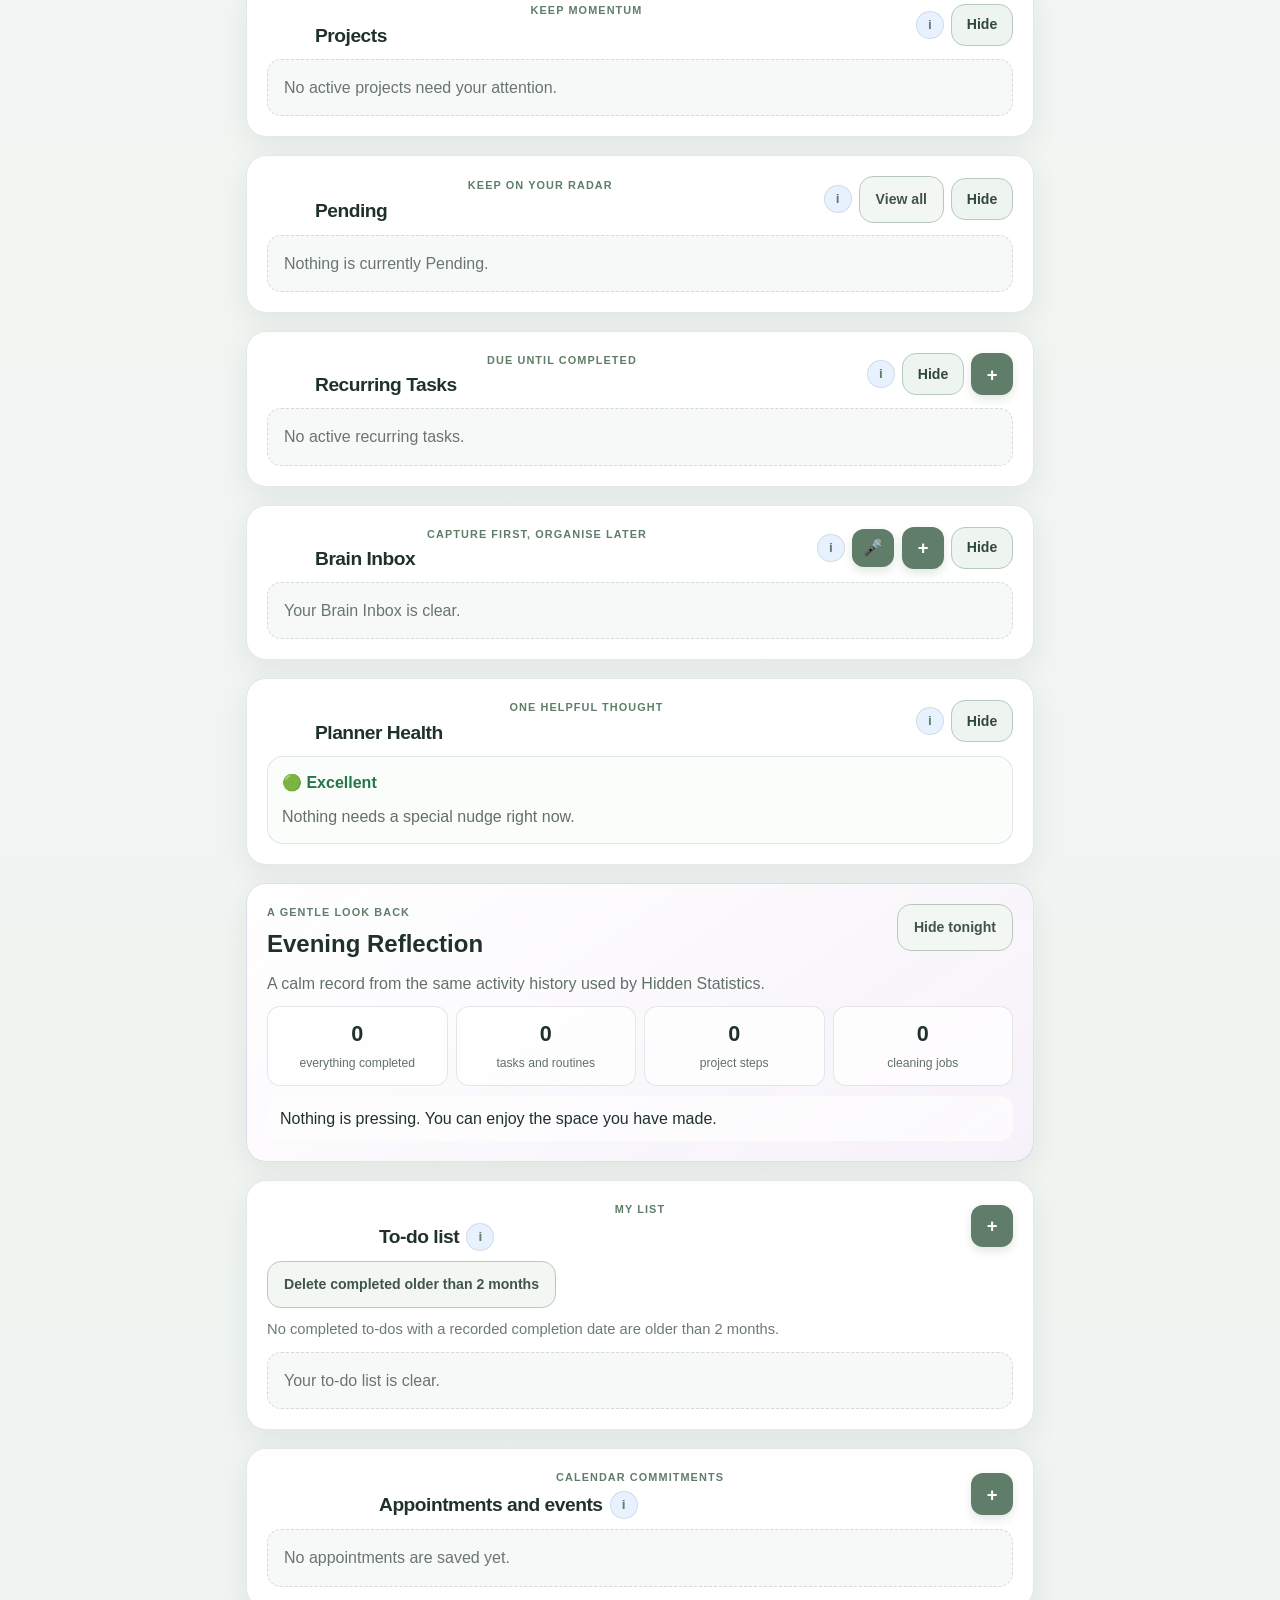
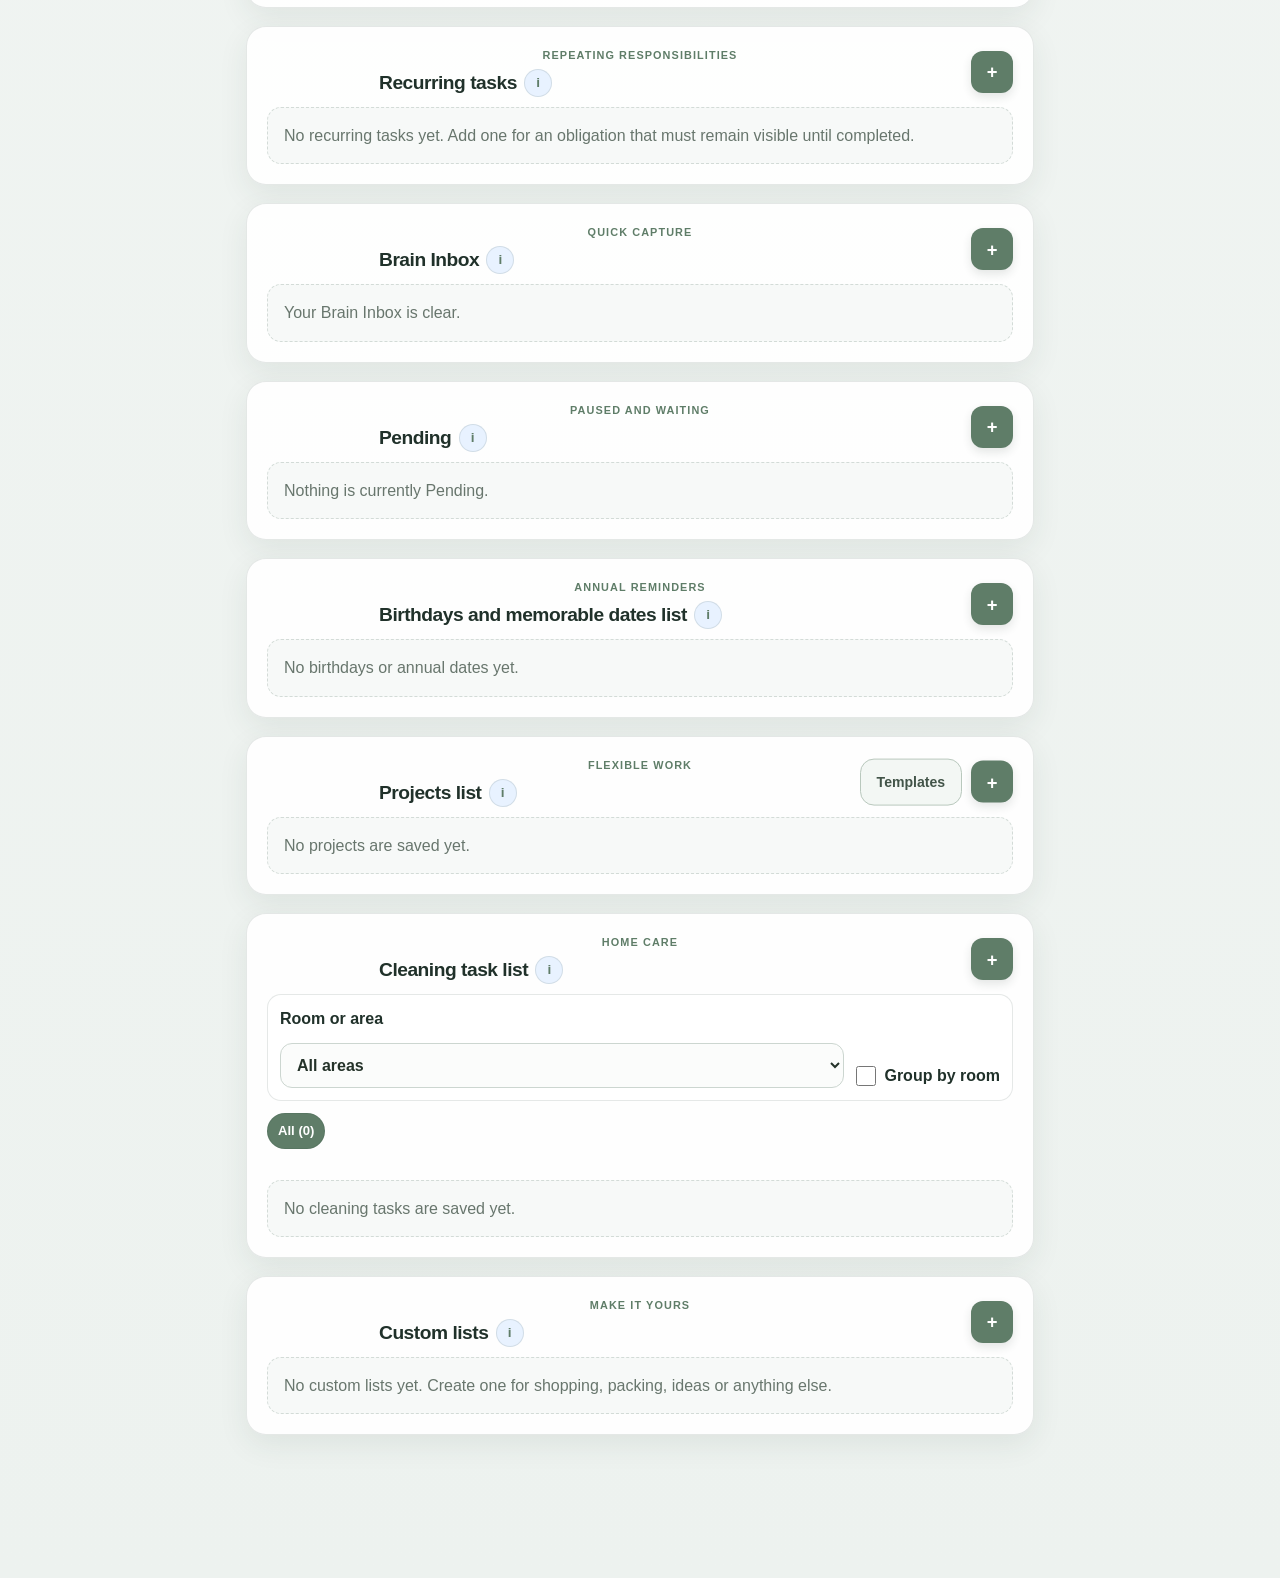
==== commit f59c35e8: "Add files via upload" ====
--- a/index.html
+++ b/index.html
@@ -4,8 +4,8 @@
   <meta charset="UTF-8">
   <meta name="viewport" content="width=device-width, initial-scale=1.0">
   <title>My Life Planner</title>
-  <link rel="stylesheet" href="style.css?v=54bx">
-  <link rel="manifest" href="manifest.json?v=54bx">
+  <link rel="stylesheet" href="style.css?v=54by">
+  <link rel="manifest" href="manifest.json?v=54by">
   <meta name="theme-color" content="#1769c2">
   <meta name="apple-mobile-web-app-capable" content="yes">
   <meta name="apple-mobile-web-app-status-bar-style" content="default">
@@ -23,7 +23,7 @@
           <h1 id="plannerTitle" class="brand-title">My Life Planner</h1>
           <img src="icon-192.png" class="header-zebra" alt="" aria-hidden="true">
         </div>
-        <p class="header-version">DEV v54bx</p>
+        <p class="header-version">DEV v54by</p>
         <p id="todayDate" class="date-line"></p>
       </div>
       <div id="todayProgressPanel" class="compact-progress" aria-label="Today’s progress">
@@ -410,7 +410,7 @@
           </div>
           <div class="card-actions"><a class="secondary-button guide-action-link" href="DEVELOPER_HANDBOOK.pdf" target="_blank" rel="noopener">Developer Handbook</a><button type="button" class="secondary-button" onclick="refreshDeveloperDashboard()">Refresh dashboard</button></div>
         </details>
-        <details class="storage-details settings-section-details" data-settings-section="about"><summary>About My Life Planner</summary><p><strong>Version:</strong> Development v54bx</p><p><strong>Updated:</strong> 5 October 2026</p><p><strong>Designed by Blue Zebra 77</strong></p><p>Updates change the app layout but do not intentionally replace your personal information. Your data stays in this browser unless you export it.</p><h3>Recent changes</h3><ul class="change-log"><li><strong>v54bx</strong> — repairs the To-do/project-step “days before” advance-notice window so an eligible future item appears in Home Today — Time Sensitive from the calculated reminder date while retaining its actual deadline.</li><li><strong>v54bt</strong> — repairs Today’s Progress so ordinary To-do completion/reopening refreshes immediately after completion metadata is saved, and due/overdue Cleaning tasks now participate consistently in the day-scoped progress count.</li><li><strong>v54bs</strong> — keeps automatic recovery backups self-contained with Brain Inbox image/document bytes after IndexedDB storage migration, and restores them safely.<br><strong>v54bq</strong> — moves Brain Inbox attachment bytes out of localStorage into IndexedDB while preserving previews, conversions and self-contained Export/Share backups; existing embedded attachments migrate automatically.</li><li><strong>v54ba</strong> — Progress is now “Today’s progress”: only actionable work relevant to today is counted; appointments and routines are excluded, Pending items do not count, and the progress display can be hidden/shown.</li><li><strong>v54ax</strong> — desktop updater/cache repair only; v54aw planner behaviour preserved.</li><li><strong>v54aw</strong> — corrected Lists repair from v54au: Custom Lists now use the actual renderer with no five-item limit, and clearing the real Lists search box immediately restores the complete Lists page.</li><li><strong>v54au</strong> — repairs Home Recurring Upcoming display by using the established recurring data model and active-status compatibility helper.</li><li><strong>v54at</strong> — Home Recurring Tasks now shows overdue items first, then due today, followed by the next three upcoming active recurring tasks.</li><li><strong>v54as</strong> — attachment integrity + To-do cleanup: verified Brain Inbox attachment transfer to To-dos/Appointments, visible Appointment attachment preview, attachment cues in lists, and an explicit cleanup action for completed To-dos older than two months.</li><li><strong>v54ar</strong> — attachment consistency: Brain Inbox preview layout is tidied and image/document attachments are preserved when converting to Projects, To-dos or Appointments.</li><li><strong>v54aq</strong> — Brain Inbox image integrity: attachment previews are directly tappable, images carry into Projects on conversion, remain preserved through Project edits, and can be opened from the Project edit screen.</li><li><strong>v54ap</strong> — reliable daily recovery: automatic snapshots now use IndexedDB, are verified after writing, refresh on app open/save, retain seven dated copies, and report failures visibly instead of silently stopping.</li><li><strong>v54ao</strong> — visual polish only: Pending / Pending — reason labels now use a stronger contrasting text treatment so blocked items are easier to recognise at a glance.</li><li><strong>v54an</strong> — desktop daypart-placement repair: the v54al Home layout now runs after legacy Home optimisers so Daily Rhythm/Evening Routine finishes in the same companion position on desktop and iPhone.</li><li><strong>v54am</strong> — expanded Home project cards now visibly label the current first actionable project step as <strong>Next</strong>; Pending and completed steps are not labelled Next.</li><li><strong>v54al</strong> — Home priority/layout update: Time Sensitive → Today’s Focus → Needs Attention → Projects → Pending → Recurring → Brain Inbox; Daily Rhythm appears collapsed inside the morning/afternoon companion and Evening Routine takes that place when the greeting changes to Good evening.</li><li><strong>v54ak</strong> — replaces the separate Waiting For view with a consolidated Pending view showing Pending to-dos, Pending project steps and preserved standalone Pending notes.</li><li><strong>v54aj</strong> — Pending status is now shown on its own line beneath the normal text/date for ordinary to-dos and project steps on Home, Lists and Timeline. The three-dot menu remains the only Pending control.</li><li><strong>v54aj</strong> — fixes the Pending menu selector so Home replaces the actual .item-menu-anchor menu with the Pending-enabled menu.</li><li><strong>v54aj</strong> — Pending menu consistency: removes the extra inline Pending checkbox and restores the intended ⋯ → Mark pending/Mark active workflow with reason prompt for ordinary to-dos and project steps.</li><li><strong>v54aj</strong> — desktop update repair: published updates are applied automatically using a version-addressed service worker plus a cache-busted reload fallback.</li><li><strong>v54aj</strong> — stabilised Pending/Home build from v54ad with consistent Pending controls, mobile/PWA Home rendering and aligned asset/cache versions.</li><li><strong>v54ad</strong> — renames the bottom Planner tab to Timeline so it matches the Home Timeline shortcut and the Timeline page it opens.</li><li><strong>v54ac</strong> — removes the duplicate This Week section from Home; Timeline → Next 7 Days remains the forward-looking weekly view.</li><li><strong>v54ab</strong> — extends direct Delete from Timeline to every dated item type: to-dos and steps, project steps/deadlines, cleaning tasks, recurring tasks, annual dates and Waiting For, while retaining appointment Delete.</li><li><strong>v54aa</strong> — adds Delete directly to the existing appointment edit dialog, including when opened from Timeline, so an accidental duplicate can be removed without going to Lists.</li><li><strong>v54x</strong> — Ordinary non-recurring to-dos can be marked Pending with an optional reason and returned to Active; completing a Pending to-do clears its Pending state.</li><li><strong>v54w</strong> — Project steps can be marked Pending with an optional reason; Pending steps remain visible but are skipped when the planner selects the project’s Next step.</li><li><strong>v54v</strong> — Today — Time Sensitive shows appointment times and places today’s timed appointments ahead of today’s untimed items, while overdue items remain first.</li><li><strong>v54u</strong> — adds one-level Undo last completion for recurring tasks, restoring the previous occurrence date/count and reversing its activity/statistics entry.</li><li><strong>v54sR2</strong> — repairs the iPhone portrait To-do and To-do-step three-dot menu layout without changing task behaviour.</li><li><strong>v54sR1</strong> — repairs the iPhone portrait Project-step three-dot menu layout without changing task behaviour.</li><li><strong>v54s</strong> — completed ordinary to-dos and to-do steps can now be explicitly reversed with Mark incomplete; completion timestamps and matching activity/statistics records are removed.</li><li><strong>v54r</strong> — project-step completion can now be explicitly reversed with Mark incomplete; the completion timestamp and activity/statistics record are also removed.</li><li><strong>v54q</strong> — adds Move up / Move down controls for project steps only, preserving dates, completion state and all other workflows.</li><li><strong>v54p</strong> — adds a global Home Timer button that reuses the existing Focus Timer without changing task workflows.</li><li><strong>v54o</strong> — restores Birthday / Anniversary to Home Quick Add only.</li><li><strong>v54n</strong> — birthday rollover fix: annual dates now show the true next occurrence year, automatically roll forward after passing, retain the 7-day reminder default and support an optional birth year.</li><li><strong>v54m</strong> — protected render fix: repairs stale Home renderer references that could blank Today, keeps dedicated recurring completion, and improves backup import diagnostics.</li><li><strong>v54g</strong> — recurring completion compatibility fix: restored/legacy recurring records are normalised as active, and completion advances them reliably from Today and Home.</li><li><strong>v54f</strong> — transition-safe PWA updater and recurring workflow update.</li><li><strong>v54e</strong> — introduced the stable worker URL and network version check.</li><li><strong>v54d</strong> — hardens recurring-task completion so Home Today and Recurring Tasks complete-and-advance immediately, shows the next due date confirmation, and lightens Show all/Show less controls.</li><li><strong>v54cR22</strong> — adds optional recurring-task end rules, expandable Home previews and immediate Home/Timeline refresh after recurrence advances.</li><li><strong>v54b</strong> — Smart Projects: dated to-do and project steps appear on Timeline, project deadlines remain milestones, and project management menus stay accessible on iPhone portrait.</li><li><strong>v54b</strong> — adds reusable Project Templates and creates independent projects from a saved workflow with optional step-date offsets.</li><li><strong>v53a Final Polish Patch</strong> — gives iPhone Home titles their own row, moves controls to a consistent second row and makes clearing Lists search immediately restore every list.</li><li><strong>v53a Patch</strong> — restores advanced monthly appointment recurrence, adds both routine Reset controls, renames Evening Routine and completes iPhone heading refinements.</li><li><strong>v53a</strong> — Workflow &amp; Stability: restores accepted Home behaviour, recurrence and Cleaning by Area controls, fixes editing workflows, recurring visibility, reflection counts and daily routine reset.</li><li><strong>v53</strong> — Corrected Workflow Edition: preserves the accepted v52f Home order, collapsible sections, menus and forms while making Today’s Focus Convert move the original only after a successful save.</li><li><strong>v52f</strong> — Polish release: consistent controls and wording, smarter form defaults, improved search shortcuts, friendlier empty states, accessibility and mobile refinements.</li><li><strong>v52e</strong> — Added evening and weekly reflections, gentle encouragement, planner memory patterns and optional hidden statistics.</li><li><strong>v52c</strong> — Added a time-aware Morning Brief and calm Home summary cards for Planner Health, backup recency, Brain Inbox, Waiting For and recurring responsibilities.</li><li><strong>v52b</strong> — Planner Health 2.0, considerate habit suggestions and an in-app Help &amp; Guides centre.</li><li><strong>v52a</strong> — Calm Interface corrected build: information buttons across Lists and Planner, improved Home order and compact headings, and duplicate suppression between Today and Needs Attention.</li><li><strong>v51</strong> — Production release consolidating safe migrations, advanced recurrence, tags, Today’s Focus workspace, focus timer, Convert, Quick Add, Planner Health, calmer Home ordering and collapsible Settings.</li><li><strong>v50</strong> — Added recurring tasks that remain overdue until completed, with daily, weekly, monthly and yearly schedules.</li><li><strong>v49</strong> — Added Today's Focus, collapsible Home sections, collapsible project steps, improved Lists search/reset and better completed custom-list behaviour.</li><li><strong>v47</strong> — Restored reliable Lists search and retained the v46 stability fixes.</li><li><strong>v46</strong> — Consolidated automatic image handling, attachment previews, Quick Actions, flexible appointment repeats, version verification and the Developer Dashboard.</li><li><strong>v43</strong> — Added automatic image resizing, in-app attachment previews and a Quick Actions helper for opening Brain Inbox directly.</li><li><strong>v42</strong> — Expanded the Lists drawer so its choices are clearly visible, added a More Lists scroll cue when needed, and anchored the control to the planner edge on wide screens.</li><li><strong>v40</strong> — Rebuilt Lists navigation as a closed-by-default right-side drawer that resets correctly on rotation and resizing, with a close button on iPhone and MacBook.</li><li><strong>v39</strong> — Added a close control and improved iPhone landscape Lists navigation scrolling and placement.</li><li><strong>v38</strong> — Added responsive side-mounted Lists navigation, corrected section scroll positioning and made Custom List Save close the editor.</li><li><strong>v37</strong> — Moved Lists navigation to a sticky top position and reduced the Planner header and progress area.</li><li><strong>v36</strong> — Compact Home shortcuts, permanently anchored Lists navigation and clearer mobile access to every list.</li><li><strong>v36</strong> — Improved iPhone Timeline controls, added Home shortcuts, floating Lists navigation and polished custom-list editing.</li><li><strong>v34</strong> — Corrected first-load Timeline rendering, added custom lists and aligned section headings consistently.</li><li><strong>v33</strong> — Earlier Timeline initial-load correction.</li><li><strong>v32</strong> — Unified Timeline with Today, Tomorrow, Next 7 Days, This Month and All Upcoming filters.</li><li><strong>v30</strong> — Brain Inbox core: timestamped capture, categories and status, editing, processing, and safe conversion to To-do, Project, Appointment or Waiting For.</li><li><strong>v29</strong> — Rebuilt the Lists shortcuts with permanent visible text labels.</li><li><strong>v28</strong> — Added distinct font choices and Home-on-return behaviour.</li><li><strong>v27</strong> — Fixed Lists-menu opening, made font changes immediate and distinctive, and restored Home as the opening page.</li><li><strong>v26</strong> — Collapsible Lists, named section controls, centred headings and clearer font choices.</li><li><strong>v25</strong> — Corrected header version, optional appointment end time and simplified bottom navigation.</li><li><strong>v24</strong> — Appointment meeting links, improved editor and clearer appointment cards.</li><li><strong>v23</strong> — Settings controls and customisation persistence.</li><li><strong>v22</strong> — Compact three-dot menus for Lists.</li><li><strong>v21</strong> — Centred personalised header.</li><li><strong>v20</strong> — Code-quality cleanup.</li><li><strong>v19</strong> — Stable rendering fix.</li></ul></details>
+        <details class="storage-details settings-section-details" data-settings-section="about"><summary>About My Life Planner</summary><p><strong>Version:</strong> Development v54by</p><p><strong>Updated:</strong> 5 October 2026</p><p><strong>Designed by Blue Zebra 77</strong></p><p>Updates change the app layout but do not intentionally replace your personal information. Your data stays in this browser unless you export it.</p><h3>Recent changes</h3><ul class="change-log"><li><strong>v54by</strong> — adds an optional iPhone Clock shortcut with manual timer setup instructions, plus an expired-timer reminder on return after screen lock.</li><li><strong>v54bx</strong> — repairs the To-do/project-step “days before” advance-notice window so an eligible future item appears in Home Today — Time Sensitive from the calculated reminder date while retaining its actual deadline.</li><li><strong>v54bt</strong> — repairs Today’s Progress so ordinary To-do completion/reopening refreshes immediately after completion metadata is saved, and due/overdue Cleaning tasks now participate consistently in the day-scoped progress count.</li><li><strong>v54bs</strong> — keeps automatic recovery backups self-contained with Brain Inbox image/document bytes after IndexedDB storage migration, and restores them safely.<br><strong>v54bq</strong> — moves Brain Inbox attachment bytes out of localStorage into IndexedDB while preserving previews, conversions and self-contained Export/Share backups; existing embedded attachments migrate automatically.</li><li><strong>v54ba</strong> — Progress is now “Today’s progress”: only actionable work relevant to today is counted; appointments and routines are excluded, Pending items do not count, and the progress display can be hidden/shown.</li><li><strong>v54ax</strong> — desktop updater/cache repair only; v54aw planner behaviour preserved.</li><li><strong>v54aw</strong> — corrected Lists repair from v54au: Custom Lists now use the actual renderer with no five-item limit, and clearing the real Lists search box immediately restores the complete Lists page.</li><li><strong>v54au</strong> — repairs Home Recurring Upcoming display by using the established recurring data model and active-status compatibility helper.</li><li><strong>v54at</strong> — Home Recurring Tasks now shows overdue items first, then due today, followed by the next three upcoming active recurring tasks.</li><li><strong>v54as</strong> — attachment integrity + To-do cleanup: verified Brain Inbox attachment transfer to To-dos/Appointments, visible Appointment attachment preview, attachment cues in lists, and an explicit cleanup action for completed To-dos older than two months.</li><li><strong>v54ar</strong> — attachment consistency: Brain Inbox preview layout is tidied and image/document attachments are preserved when converting to Projects, To-dos or Appointments.</li><li><strong>v54aq</strong> — Brain Inbox image integrity: attachment previews are directly tappable, images carry into Projects on conversion, remain preserved through Project edits, and can be opened from the Project edit screen.</li><li><strong>v54ap</strong> — reliable daily recovery: automatic snapshots now use IndexedDB, are verified after writing, refresh on app open/save, retain seven dated copies, and report failures visibly instead of silently stopping.</li><li><strong>v54ao</strong> — visual polish only: Pending / Pending — reason labels now use a stronger contrasting text treatment so blocked items are easier to recognise at a glance.</li><li><strong>v54an</strong> — desktop daypart-placement repair: the v54al Home layout now runs after legacy Home optimisers so Daily Rhythm/Evening Routine finishes in the same companion position on desktop and iPhone.</li><li><strong>v54am</strong> — expanded Home project cards now visibly label the current first actionable project step as <strong>Next</strong>; Pending and completed steps are not labelled Next.</li><li><strong>v54al</strong> — Home priority/layout update: Time Sensitive → Today’s Focus → Needs Attention → Projects → Pending → Recurring → Brain Inbox; Daily Rhythm appears collapsed inside the morning/afternoon companion and Evening Routine takes that place when the greeting changes to Good evening.</li><li><strong>v54ak</strong> — replaces the separate Waiting For view with a consolidated Pending view showing Pending to-dos, Pending project steps and preserved standalone Pending notes.</li><li><strong>v54aj</strong> — Pending status is now shown on its own line beneath the normal text/date for ordinary to-dos and project steps on Home, Lists and Timeline. The three-dot menu remains the only Pending control.</li><li><strong>v54aj</strong> — fixes the Pending menu selector so Home replaces the actual .item-menu-anchor menu with the Pending-enabled menu.</li><li><strong>v54aj</strong> — Pending menu consistency: removes the extra inline Pending checkbox and restores the intended ⋯ → Mark pending/Mark active workflow with reason prompt for ordinary to-dos and project steps.</li><li><strong>v54aj</strong> — desktop update repair: published updates are applied automatically using a version-addressed service worker plus a cache-busted reload fallback.</li><li><strong>v54aj</strong> — stabilised Pending/Home build from v54ad with consistent Pending controls, mobile/PWA Home rendering and aligned asset/cache versions.</li><li><strong>v54ad</strong> — renames the bottom Planner tab to Timeline so it matches the Home Timeline shortcut and the Timeline page it opens.</li><li><strong>v54ac</strong> — removes the duplicate This Week section from Home; Timeline → Next 7 Days remains the forward-looking weekly view.</li><li><strong>v54ab</strong> — extends direct Delete from Timeline to every dated item type: to-dos and steps, project steps/deadlines, cleaning tasks, recurring tasks, annual dates and Waiting For, while retaining appointment Delete.</li><li><strong>v54aa</strong> — adds Delete directly to the existing appointment edit dialog, including when opened from Timeline, so an accidental duplicate can be removed without going to Lists.</li><li><strong>v54x</strong> — Ordinary non-recurring to-dos can be marked Pending with an optional reason and returned to Active; completing a Pending to-do clears its Pending state.</li><li><strong>v54w</strong> — Project steps can be marked Pending with an optional reason; Pending steps remain visible but are skipped when the planner selects the project’s Next step.</li><li><strong>v54v</strong> — Today — Time Sensitive shows appointment times and places today’s timed appointments ahead of today’s untimed items, while overdue items remain first.</li><li><strong>v54u</strong> — adds one-level Undo last completion for recurring tasks, restoring the previous occurrence date/count and reversing its activity/statistics entry.</li><li><strong>v54sR2</strong> — repairs the iPhone portrait To-do and To-do-step three-dot menu layout without changing task behaviour.</li><li><strong>v54sR1</strong> — repairs the iPhone portrait Project-step three-dot menu layout without changing task behaviour.</li><li><strong>v54s</strong> — completed ordinary to-dos and to-do steps can now be explicitly reversed with Mark incomplete; completion timestamps and matching activity/statistics records are removed.</li><li><strong>v54r</strong> — project-step completion can now be explicitly reversed with Mark incomplete; the completion timestamp and activity/statistics record are also removed.</li><li><strong>v54q</strong> — adds Move up / Move down controls for project steps only, preserving dates, completion state and all other workflows.</li><li><strong>v54p</strong> — adds a global Home Timer button that reuses the existing Focus Timer without changing task workflows.</li><li><strong>v54o</strong> — restores Birthday / Anniversary to Home Quick Add only.</li><li><strong>v54n</strong> — birthday rollover fix: annual dates now show the true next occurrence year, automatically roll forward after passing, retain the 7-day reminder default and support an optional birth year.</li><li><strong>v54m</strong> — protected render fix: repairs stale Home renderer references that could blank Today, keeps dedicated recurring completion, and improves backup import diagnostics.</li><li><strong>v54g</strong> — recurring completion compatibility fix: restored/legacy recurring records are normalised as active, and completion advances them reliably from Today and Home.</li><li><strong>v54f</strong> — transition-safe PWA updater and recurring workflow update.</li><li><strong>v54e</strong> — introduced the stable worker URL and network version check.</li><li><strong>v54d</strong> — hardens recurring-task completion so Home Today and Recurring Tasks complete-and-advance immediately, shows the next due date confirmation, and lightens Show all/Show less controls.</li><li><strong>v54cR22</strong> — adds optional recurring-task end rules, expandable Home previews and immediate Home/Timeline refresh after recurrence advances.</li><li><strong>v54b</strong> — Smart Projects: dated to-do and project steps appear on Timeline, project deadlines remain milestones, and project management menus stay accessible on iPhone portrait.</li><li><strong>v54b</strong> — adds reusable Project Templates and creates independent projects from a saved workflow with optional step-date offsets.</li><li><strong>v53a Final Polish Patch</strong> — gives iPhone Home titles their own row, moves controls to a consistent second row and makes clearing Lists search immediately restore every list.</li><li><strong>v53a Patch</strong> — restores advanced monthly appointment recurrence, adds both routine Reset controls, renames Evening Routine and completes iPhone heading refinements.</li><li><strong>v53a</strong> — Workflow &amp; Stability: restores accepted Home behaviour, recurrence and Cleaning by Area controls, fixes editing workflows, recurring visibility, reflection counts and daily routine reset.</li><li><strong>v53</strong> — Corrected Workflow Edition: preserves the accepted v52f Home order, collapsible sections, menus and forms while making Today’s Focus Convert move the original only after a successful save.</li><li><strong>v52f</strong> — Polish release: consistent controls and wording, smarter form defaults, improved search shortcuts, friendlier empty states, accessibility and mobile refinements.</li><li><strong>v52e</strong> — Added evening and weekly reflections, gentle encouragement, planner memory patterns and optional hidden statistics.</li><li><strong>v52c</strong> — Added a time-aware Morning Brief and calm Home summary cards for Planner Health, backup recency, Brain Inbox, Waiting For and recurring responsibilities.</li><li><strong>v52b</strong> — Planner Health 2.0, considerate habit suggestions and an in-app Help &amp; Guides centre.</li><li><strong>v52a</strong> — Calm Interface corrected build: information buttons across Lists and Planner, improved Home order and compact headings, and duplicate suppression between Today and Needs Attention.</li><li><strong>v51</strong> — Production release consolidating safe migrations, advanced recurrence, tags, Today’s Focus workspace, focus timer, Convert, Quick Add, Planner Health, calmer Home ordering and collapsible Settings.</li><li><strong>v50</strong> — Added recurring tasks that remain overdue until completed, with daily, weekly, monthly and yearly schedules.</li><li><strong>v49</strong> — Added Today's Focus, collapsible Home sections, collapsible project steps, improved Lists search/reset and better completed custom-list behaviour.</li><li><strong>v47</strong> — Restored reliable Lists search and retained the v46 stability fixes.</li><li><strong>v46</strong> — Consolidated automatic image handling, attachment previews, Quick Actions, flexible appointment repeats, version verification and the Developer Dashboard.</li><li><strong>v43</strong> — Added automatic image resizing, in-app attachment previews and a Quick Actions helper for opening Brain Inbox directly.</li><li><strong>v42</strong> — Expanded the Lists drawer so its choices are clearly visible, added a More Lists scroll cue when needed, and anchored the control to the planner edge on wide screens.</li><li><strong>v40</strong> — Rebuilt Lists navigation as a closed-by-default right-side drawer that resets correctly on rotation and resizing, with a close button on iPhone and MacBook.</li><li><strong>v39</strong> — Added a close control and improved iPhone landscape Lists navigation scrolling and placement.</li><li><strong>v38</strong> — Added responsive side-mounted Lists navigation, corrected section scroll positioning and made Custom List Save close the editor.</li><li><strong>v37</strong> — Moved Lists navigation to a sticky top position and reduced the Planner header and progress area.</li><li><strong>v36</strong> — Compact Home shortcuts, permanently anchored Lists navigation and clearer mobile access to every list.</li><li><strong>v36</strong> — Improved iPhone Timeline controls, added Home shortcuts, floating Lists navigation and polished custom-list editing.</li><li><strong>v34</strong> — Corrected first-load Timeline rendering, added custom lists and aligned section headings consistently.</li><li><strong>v33</strong> — Earlier Timeline initial-load correction.</li><li><strong>v32</strong> — Unified Timeline with Today, Tomorrow, Next 7 Days, This Month and All Upcoming filters.</li><li><strong>v30</strong> — Brain Inbox core: timestamped capture, categories and status, editing, processing, and safe conversion to To-do, Project, Appointment or Waiting For.</li><li><strong>v29</strong> — Rebuilt the Lists shortcuts with permanent visible text labels.</li><li><strong>v28</strong> — Added distinct font choices and Home-on-return behaviour.</li><li><strong>v27</strong> — Fixed Lists-menu opening, made font changes immediate and distinctive, and restored Home as the opening page.</li><li><strong>v26</strong> — Collapsible Lists, named section controls, centred headings and clearer font choices.</li><li><strong>v25</strong> — Corrected header version, optional appointment end time and simplified bottom navigation.</li><li><strong>v24</strong> — Appointment meeting links, improved editor and clearer appointment cards.</li><li><strong>v23</strong> — Settings controls and customisation persistence.</li><li><strong>v22</strong> — Compact three-dot menus for Lists.</li><li><strong>v21</strong> — Centred personalised header.</li><li><strong>v20</strong> — Code-quality cleanup.</li><li><strong>v19</strong> — Stable rendering fix.</li></ul></details>
       </div>
     </dialog>
 
@@ -754,6 +754,12 @@
         <button type="button" onclick="v54bxStartCustomTimer()">Start custom timer</button>
       </div>
       <div id="focusTimerRunningActions" class="dialog-actions hidden"><button type="button" class="secondary-button" onclick="pauseResumeFocusTimer()" id="focusTimerPauseButton">Pause</button><button type="button" class="secondary-button" onclick="minimiseFocusTimer()">Minimise</button><button type="button" id="focusTimerCompleteButton" onclick="completeFocusFromTimer()">Mark complete</button><button type="button" class="danger-button" onclick="cancelFocusTimer()">Cancel timer</button></div>
+      <section class="timer-native-option" aria-label="iPhone Clock timer" style="margin:14px 0;padding:12px;border:1px solid #c8d5cc;border-radius:12px;">
+        <strong>Need an alarm with the screen locked?</strong>
+        <p class="card-meta">Use the iPhone Clock timer. Set your chosen duration in Clock and tap Start there. The planner cannot set or start a Clock timer for you.</p>
+        <button type="button" class="secondary-button" onclick="v54byOpenIphoneClock()">Open iPhone Clock timer</button>
+        <p id="v54byClockHelp" class="card-meta" role="status" aria-live="polite">If Clock does not open, open the Clock app yourself and select Timers.</p>
+      </section>
       <p id="focusTimerMessage" class="card-meta" role="status" aria-live="polite"></p><label class="card-meta"><input type="checkbox" id="v54bxTimerSound" checked onchange="v54bxSetTimerSound(this.checked)"> Sound alarm when timer ends</label><button type="button" class="secondary-button" onclick="v54bxTestAlarm()">Test sound</button><button type="button" class="danger-button hidden" id="v54bxStopAlarm" onclick="v54bxStopAlarm()">Stop alarm</button>
     </div>
   </dialog>
@@ -771,6 +777,6 @@
     <div class="dialog-actions"><button type="button" class="secondary-button" onclick="downloadCurrentAttachment()">Download copy</button><button type="button" onclick="closeAttachmentViewer()">Close</button></div>
   </dialog>
 
-  <script src="app.js?v=54bx"></script>
+  <script src="app.js?v=54by"></script>
 </body>
 </html>
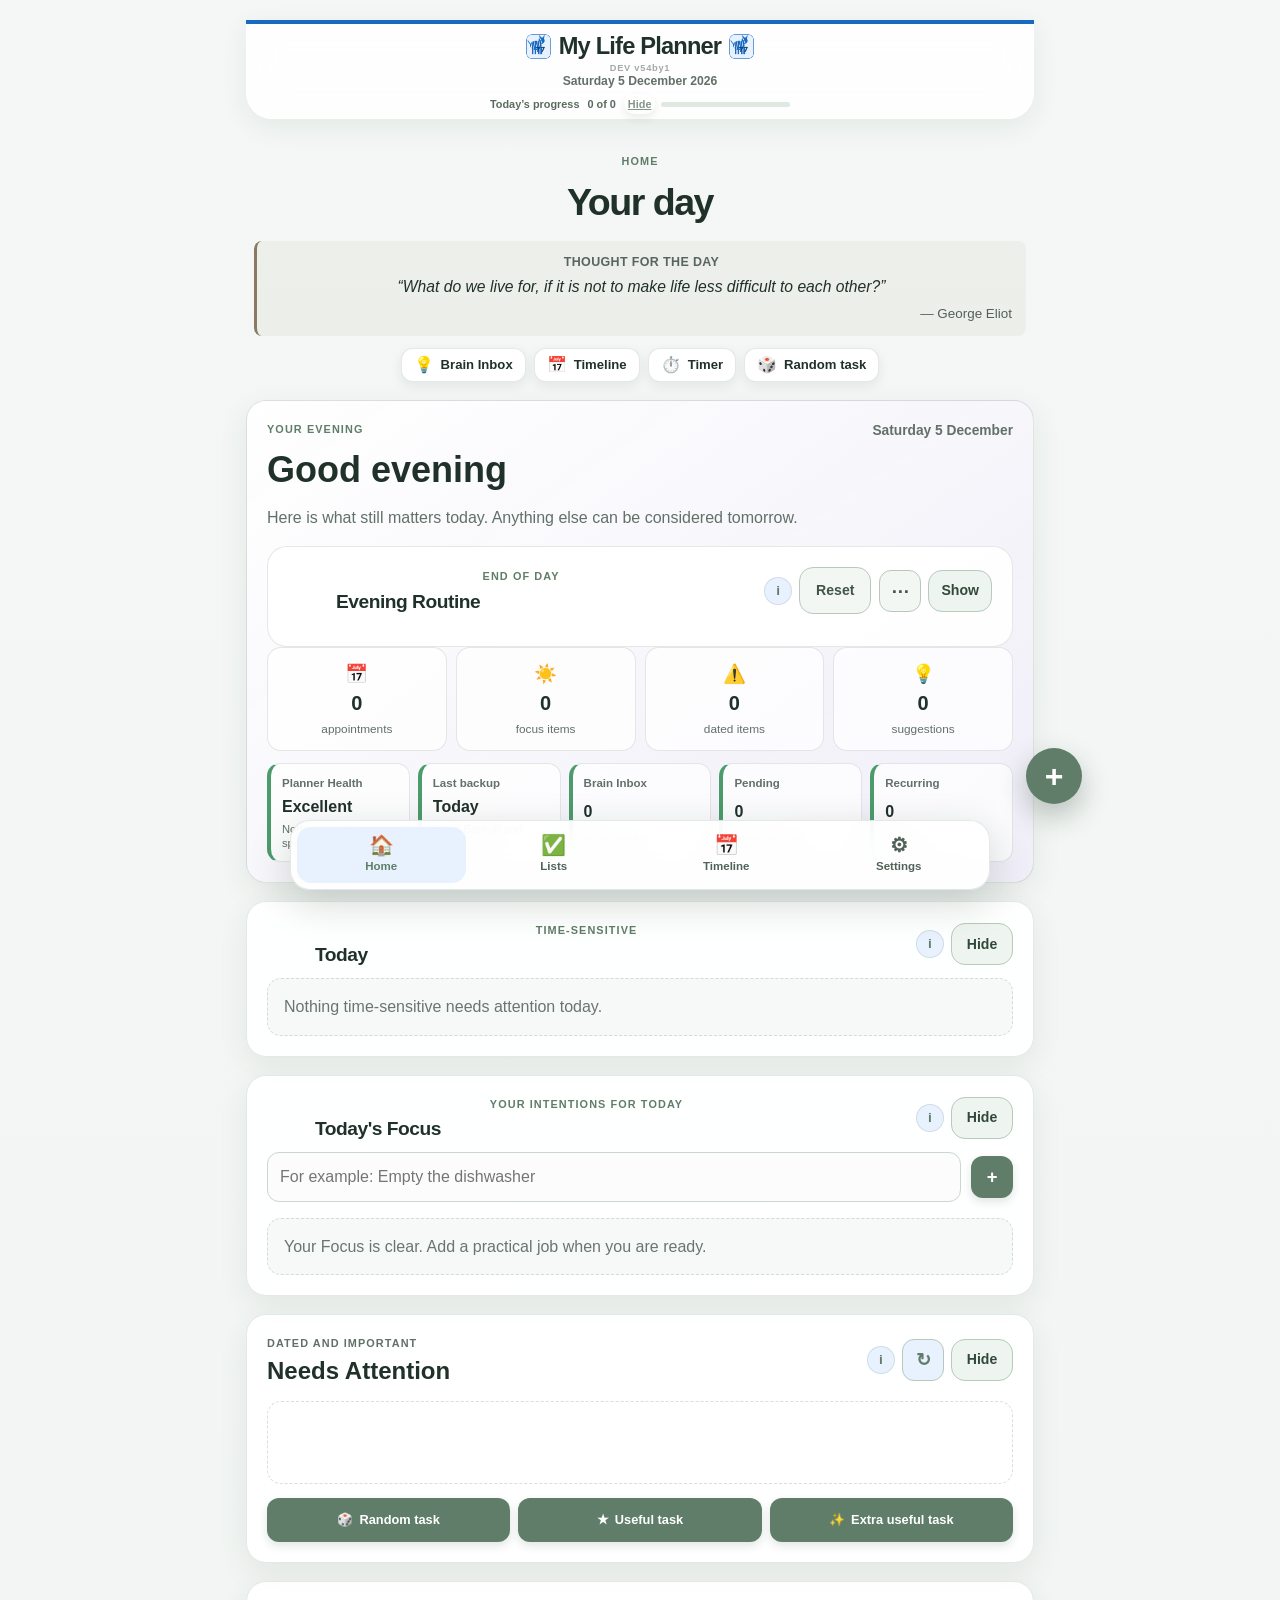
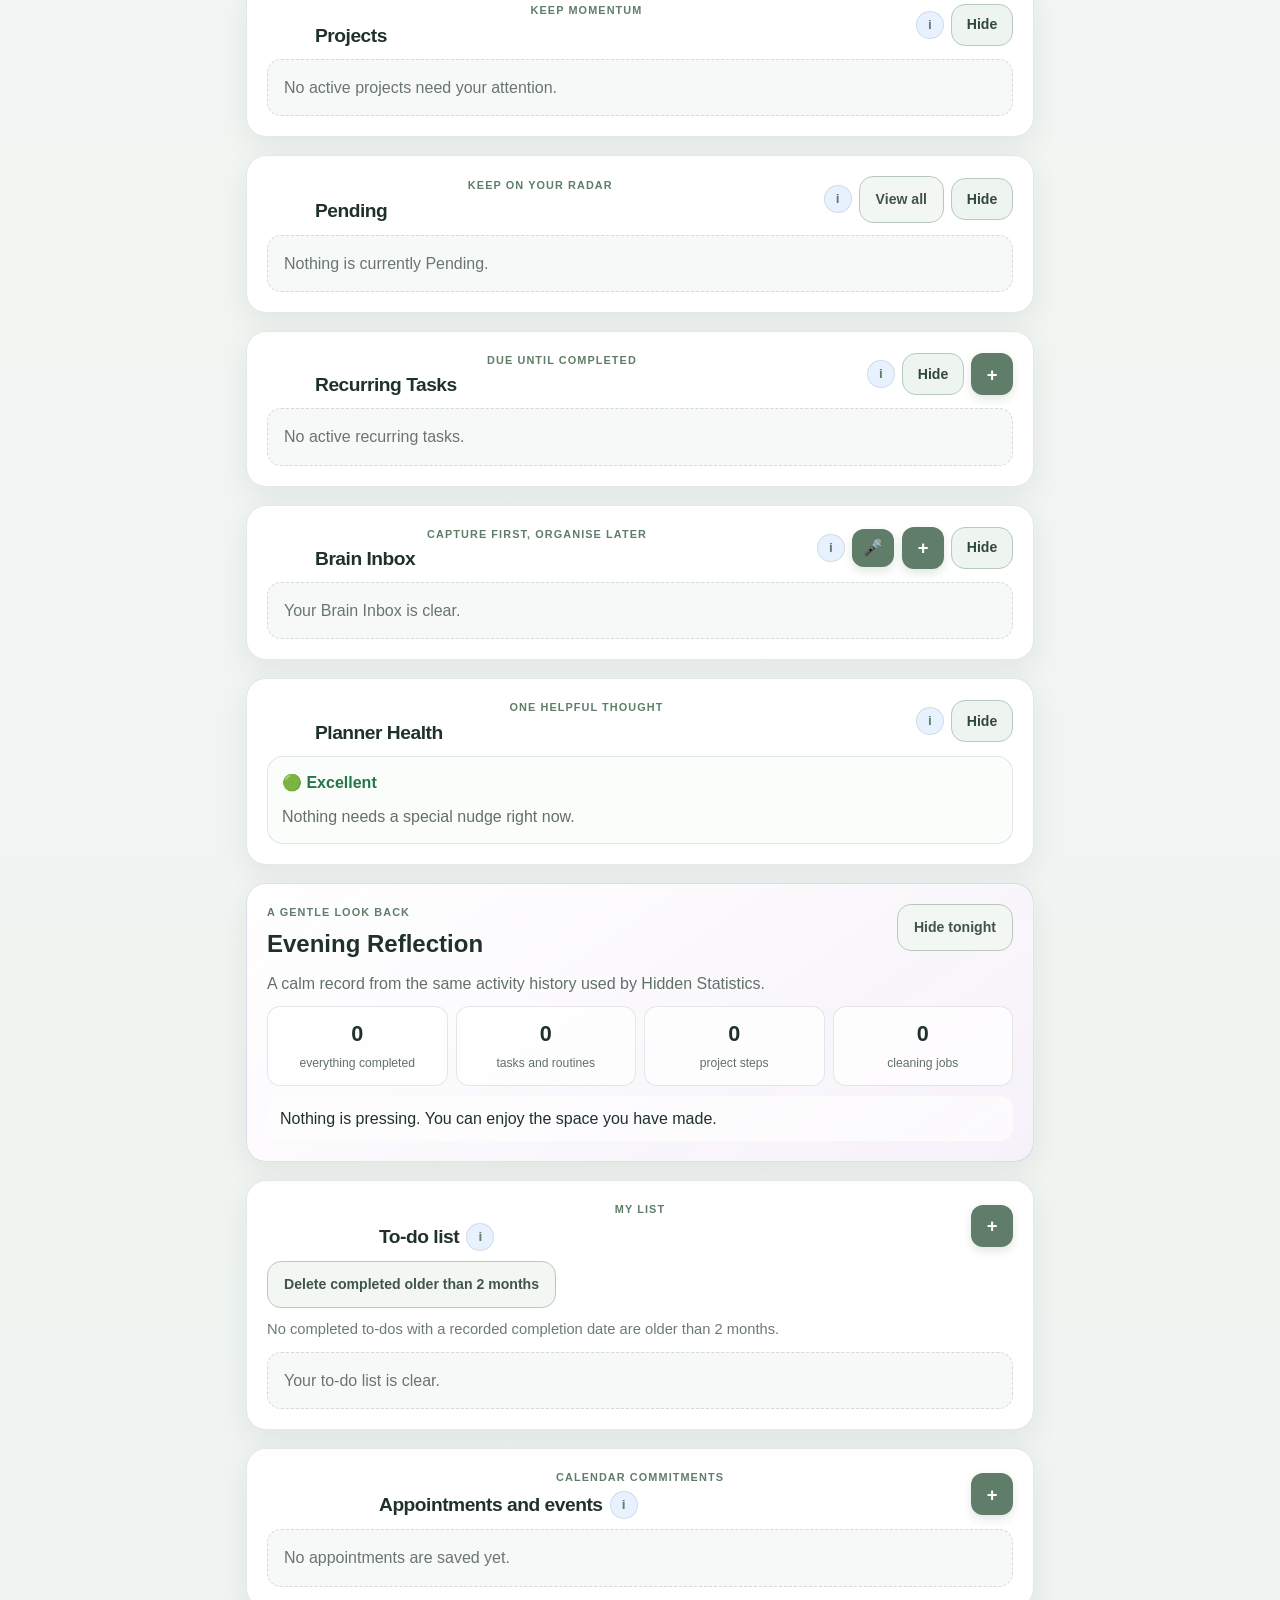
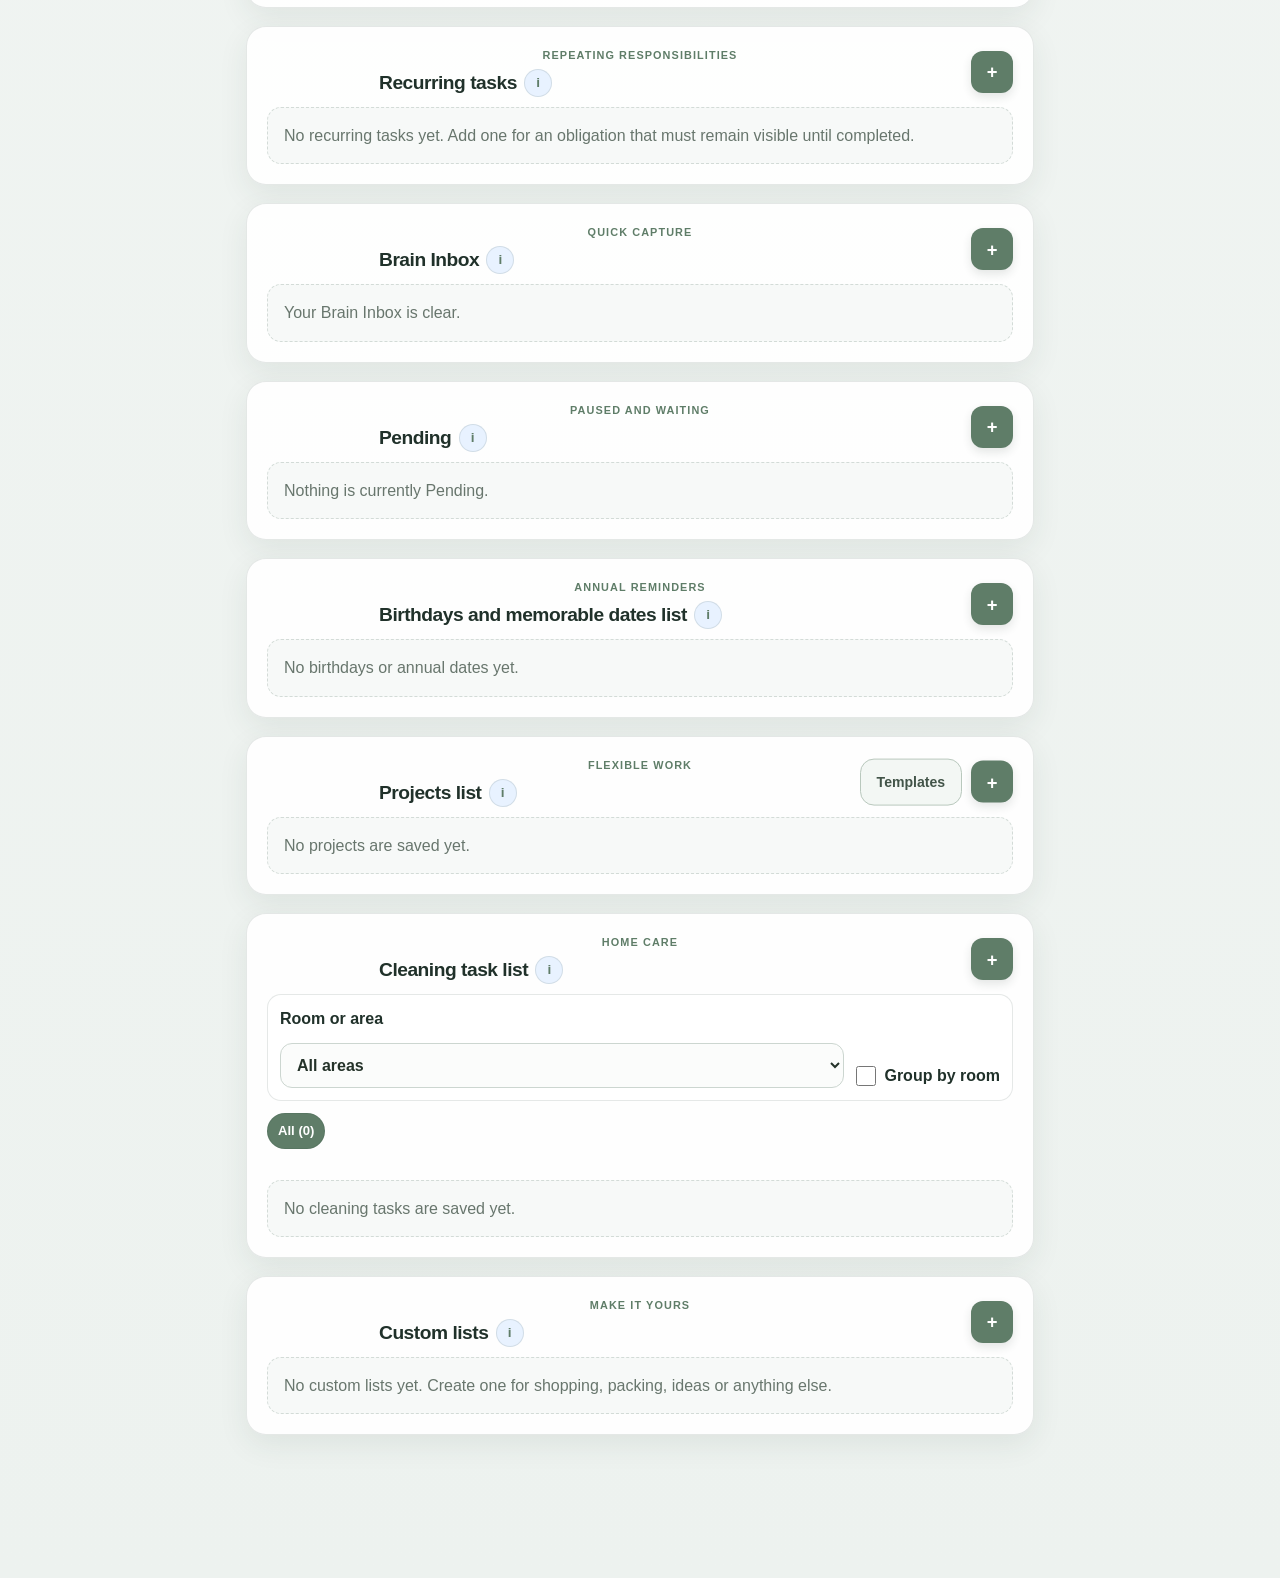
==== commit 99985b26: "Add files via upload" ====
--- a/index.html
+++ b/index.html
@@ -4,8 +4,8 @@
   <meta charset="UTF-8">
   <meta name="viewport" content="width=device-width, initial-scale=1.0">
   <title>My Life Planner</title>
-  <link rel="stylesheet" href="style.css?v=54by">
-  <link rel="manifest" href="manifest.json?v=54by">
+  <link rel="stylesheet" href="style.css?v=54by1">
+  <link rel="manifest" href="manifest.json?v=54by1">
   <meta name="theme-color" content="#1769c2">
   <meta name="apple-mobile-web-app-capable" content="yes">
   <meta name="apple-mobile-web-app-status-bar-style" content="default">
@@ -23,7 +23,7 @@
           <h1 id="plannerTitle" class="brand-title">My Life Planner</h1>
           <img src="icon-192.png" class="header-zebra" alt="" aria-hidden="true">
         </div>
-        <p class="header-version">DEV v54by</p>
+        <p class="header-version">DEV v54by1</p>
         <p id="todayDate" class="date-line"></p>
       </div>
       <div id="todayProgressPanel" class="compact-progress" aria-label="Today’s progress">
@@ -410,7 +410,7 @@
           </div>
           <div class="card-actions"><a class="secondary-button guide-action-link" href="DEVELOPER_HANDBOOK.pdf" target="_blank" rel="noopener">Developer Handbook</a><button type="button" class="secondary-button" onclick="refreshDeveloperDashboard()">Refresh dashboard</button></div>
         </details>
-        <details class="storage-details settings-section-details" data-settings-section="about"><summary>About My Life Planner</summary><p><strong>Version:</strong> Development v54by</p><p><strong>Updated:</strong> 5 October 2026</p><p><strong>Designed by Blue Zebra 77</strong></p><p>Updates change the app layout but do not intentionally replace your personal information. Your data stays in this browser unless you export it.</p><h3>Recent changes</h3><ul class="change-log"><li><strong>v54by</strong> — adds an optional iPhone Clock shortcut with manual timer setup instructions, plus an expired-timer reminder on return after screen lock.</li><li><strong>v54bx</strong> — repairs the To-do/project-step “days before” advance-notice window so an eligible future item appears in Home Today — Time Sensitive from the calculated reminder date while retaining its actual deadline.</li><li><strong>v54bt</strong> — repairs Today’s Progress so ordinary To-do completion/reopening refreshes immediately after completion metadata is saved, and due/overdue Cleaning tasks now participate consistently in the day-scoped progress count.</li><li><strong>v54bs</strong> — keeps automatic recovery backups self-contained with Brain Inbox image/document bytes after IndexedDB storage migration, and restores them safely.<br><strong>v54bq</strong> — moves Brain Inbox attachment bytes out of localStorage into IndexedDB while preserving previews, conversions and self-contained Export/Share backups; existing embedded attachments migrate automatically.</li><li><strong>v54ba</strong> — Progress is now “Today’s progress”: only actionable work relevant to today is counted; appointments and routines are excluded, Pending items do not count, and the progress display can be hidden/shown.</li><li><strong>v54ax</strong> — desktop updater/cache repair only; v54aw planner behaviour preserved.</li><li><strong>v54aw</strong> — corrected Lists repair from v54au: Custom Lists now use the actual renderer with no five-item limit, and clearing the real Lists search box immediately restores the complete Lists page.</li><li><strong>v54au</strong> — repairs Home Recurring Upcoming display by using the established recurring data model and active-status compatibility helper.</li><li><strong>v54at</strong> — Home Recurring Tasks now shows overdue items first, then due today, followed by the next three upcoming active recurring tasks.</li><li><strong>v54as</strong> — attachment integrity + To-do cleanup: verified Brain Inbox attachment transfer to To-dos/Appointments, visible Appointment attachment preview, attachment cues in lists, and an explicit cleanup action for completed To-dos older than two months.</li><li><strong>v54ar</strong> — attachment consistency: Brain Inbox preview layout is tidied and image/document attachments are preserved when converting to Projects, To-dos or Appointments.</li><li><strong>v54aq</strong> — Brain Inbox image integrity: attachment previews are directly tappable, images carry into Projects on conversion, remain preserved through Project edits, and can be opened from the Project edit screen.</li><li><strong>v54ap</strong> — reliable daily recovery: automatic snapshots now use IndexedDB, are verified after writing, refresh on app open/save, retain seven dated copies, and report failures visibly instead of silently stopping.</li><li><strong>v54ao</strong> — visual polish only: Pending / Pending — reason labels now use a stronger contrasting text treatment so blocked items are easier to recognise at a glance.</li><li><strong>v54an</strong> — desktop daypart-placement repair: the v54al Home layout now runs after legacy Home optimisers so Daily Rhythm/Evening Routine finishes in the same companion position on desktop and iPhone.</li><li><strong>v54am</strong> — expanded Home project cards now visibly label the current first actionable project step as <strong>Next</strong>; Pending and completed steps are not labelled Next.</li><li><strong>v54al</strong> — Home priority/layout update: Time Sensitive → Today’s Focus → Needs Attention → Projects → Pending → Recurring → Brain Inbox; Daily Rhythm appears collapsed inside the morning/afternoon companion and Evening Routine takes that place when the greeting changes to Good evening.</li><li><strong>v54ak</strong> — replaces the separate Waiting For view with a consolidated Pending view showing Pending to-dos, Pending project steps and preserved standalone Pending notes.</li><li><strong>v54aj</strong> — Pending status is now shown on its own line beneath the normal text/date for ordinary to-dos and project steps on Home, Lists and Timeline. The three-dot menu remains the only Pending control.</li><li><strong>v54aj</strong> — fixes the Pending menu selector so Home replaces the actual .item-menu-anchor menu with the Pending-enabled menu.</li><li><strong>v54aj</strong> — Pending menu consistency: removes the extra inline Pending checkbox and restores the intended ⋯ → Mark pending/Mark active workflow with reason prompt for ordinary to-dos and project steps.</li><li><strong>v54aj</strong> — desktop update repair: published updates are applied automatically using a version-addressed service worker plus a cache-busted reload fallback.</li><li><strong>v54aj</strong> — stabilised Pending/Home build from v54ad with consistent Pending controls, mobile/PWA Home rendering and aligned asset/cache versions.</li><li><strong>v54ad</strong> — renames the bottom Planner tab to Timeline so it matches the Home Timeline shortcut and the Timeline page it opens.</li><li><strong>v54ac</strong> — removes the duplicate This Week section from Home; Timeline → Next 7 Days remains the forward-looking weekly view.</li><li><strong>v54ab</strong> — extends direct Delete from Timeline to every dated item type: to-dos and steps, project steps/deadlines, cleaning tasks, recurring tasks, annual dates and Waiting For, while retaining appointment Delete.</li><li><strong>v54aa</strong> — adds Delete directly to the existing appointment edit dialog, including when opened from Timeline, so an accidental duplicate can be removed without going to Lists.</li><li><strong>v54x</strong> — Ordinary non-recurring to-dos can be marked Pending with an optional reason and returned to Active; completing a Pending to-do clears its Pending state.</li><li><strong>v54w</strong> — Project steps can be marked Pending with an optional reason; Pending steps remain visible but are skipped when the planner selects the project’s Next step.</li><li><strong>v54v</strong> — Today — Time Sensitive shows appointment times and places today’s timed appointments ahead of today’s untimed items, while overdue items remain first.</li><li><strong>v54u</strong> — adds one-level Undo last completion for recurring tasks, restoring the previous occurrence date/count and reversing its activity/statistics entry.</li><li><strong>v54sR2</strong> — repairs the iPhone portrait To-do and To-do-step three-dot menu layout without changing task behaviour.</li><li><strong>v54sR1</strong> — repairs the iPhone portrait Project-step three-dot menu layout without changing task behaviour.</li><li><strong>v54s</strong> — completed ordinary to-dos and to-do steps can now be explicitly reversed with Mark incomplete; completion timestamps and matching activity/statistics records are removed.</li><li><strong>v54r</strong> — project-step completion can now be explicitly reversed with Mark incomplete; the completion timestamp and activity/statistics record are also removed.</li><li><strong>v54q</strong> — adds Move up / Move down controls for project steps only, preserving dates, completion state and all other workflows.</li><li><strong>v54p</strong> — adds a global Home Timer button that reuses the existing Focus Timer without changing task workflows.</li><li><strong>v54o</strong> — restores Birthday / Anniversary to Home Quick Add only.</li><li><strong>v54n</strong> — birthday rollover fix: annual dates now show the true next occurrence year, automatically roll forward after passing, retain the 7-day reminder default and support an optional birth year.</li><li><strong>v54m</strong> — protected render fix: repairs stale Home renderer references that could blank Today, keeps dedicated recurring completion, and improves backup import diagnostics.</li><li><strong>v54g</strong> — recurring completion compatibility fix: restored/legacy recurring records are normalised as active, and completion advances them reliably from Today and Home.</li><li><strong>v54f</strong> — transition-safe PWA updater and recurring workflow update.</li><li><strong>v54e</strong> — introduced the stable worker URL and network version check.</li><li><strong>v54d</strong> — hardens recurring-task completion so Home Today and Recurring Tasks complete-and-advance immediately, shows the next due date confirmation, and lightens Show all/Show less controls.</li><li><strong>v54cR22</strong> — adds optional recurring-task end rules, expandable Home previews and immediate Home/Timeline refresh after recurrence advances.</li><li><strong>v54b</strong> — Smart Projects: dated to-do and project steps appear on Timeline, project deadlines remain milestones, and project management menus stay accessible on iPhone portrait.</li><li><strong>v54b</strong> — adds reusable Project Templates and creates independent projects from a saved workflow with optional step-date offsets.</li><li><strong>v53a Final Polish Patch</strong> — gives iPhone Home titles their own row, moves controls to a consistent second row and makes clearing Lists search immediately restore every list.</li><li><strong>v53a Patch</strong> — restores advanced monthly appointment recurrence, adds both routine Reset controls, renames Evening Routine and completes iPhone heading refinements.</li><li><strong>v53a</strong> — Workflow &amp; Stability: restores accepted Home behaviour, recurrence and Cleaning by Area controls, fixes editing workflows, recurring visibility, reflection counts and daily routine reset.</li><li><strong>v53</strong> — Corrected Workflow Edition: preserves the accepted v52f Home order, collapsible sections, menus and forms while making Today’s Focus Convert move the original only after a successful save.</li><li><strong>v52f</strong> — Polish release: consistent controls and wording, smarter form defaults, improved search shortcuts, friendlier empty states, accessibility and mobile refinements.</li><li><strong>v52e</strong> — Added evening and weekly reflections, gentle encouragement, planner memory patterns and optional hidden statistics.</li><li><strong>v52c</strong> — Added a time-aware Morning Brief and calm Home summary cards for Planner Health, backup recency, Brain Inbox, Waiting For and recurring responsibilities.</li><li><strong>v52b</strong> — Planner Health 2.0, considerate habit suggestions and an in-app Help &amp; Guides centre.</li><li><strong>v52a</strong> — Calm Interface corrected build: information buttons across Lists and Planner, improved Home order and compact headings, and duplicate suppression between Today and Needs Attention.</li><li><strong>v51</strong> — Production release consolidating safe migrations, advanced recurrence, tags, Today’s Focus workspace, focus timer, Convert, Quick Add, Planner Health, calmer Home ordering and collapsible Settings.</li><li><strong>v50</strong> — Added recurring tasks that remain overdue until completed, with daily, weekly, monthly and yearly schedules.</li><li><strong>v49</strong> — Added Today's Focus, collapsible Home sections, collapsible project steps, improved Lists search/reset and better completed custom-list behaviour.</li><li><strong>v47</strong> — Restored reliable Lists search and retained the v46 stability fixes.</li><li><strong>v46</strong> — Consolidated automatic image handling, attachment previews, Quick Actions, flexible appointment repeats, version verification and the Developer Dashboard.</li><li><strong>v43</strong> — Added automatic image resizing, in-app attachment previews and a Quick Actions helper for opening Brain Inbox directly.</li><li><strong>v42</strong> — Expanded the Lists drawer so its choices are clearly visible, added a More Lists scroll cue when needed, and anchored the control to the planner edge on wide screens.</li><li><strong>v40</strong> — Rebuilt Lists navigation as a closed-by-default right-side drawer that resets correctly on rotation and resizing, with a close button on iPhone and MacBook.</li><li><strong>v39</strong> — Added a close control and improved iPhone landscape Lists navigation scrolling and placement.</li><li><strong>v38</strong> — Added responsive side-mounted Lists navigation, corrected section scroll positioning and made Custom List Save close the editor.</li><li><strong>v37</strong> — Moved Lists navigation to a sticky top position and reduced the Planner header and progress area.</li><li><strong>v36</strong> — Compact Home shortcuts, permanently anchored Lists navigation and clearer mobile access to every list.</li><li><strong>v36</strong> — Improved iPhone Timeline controls, added Home shortcuts, floating Lists navigation and polished custom-list editing.</li><li><strong>v34</strong> — Corrected first-load Timeline rendering, added custom lists and aligned section headings consistently.</li><li><strong>v33</strong> — Earlier Timeline initial-load correction.</li><li><strong>v32</strong> — Unified Timeline with Today, Tomorrow, Next 7 Days, This Month and All Upcoming filters.</li><li><strong>v30</strong> — Brain Inbox core: timestamped capture, categories and status, editing, processing, and safe conversion to To-do, Project, Appointment or Waiting For.</li><li><strong>v29</strong> — Rebuilt the Lists shortcuts with permanent visible text labels.</li><li><strong>v28</strong> — Added distinct font choices and Home-on-return behaviour.</li><li><strong>v27</strong> — Fixed Lists-menu opening, made font changes immediate and distinctive, and restored Home as the opening page.</li><li><strong>v26</strong> — Collapsible Lists, named section controls, centred headings and clearer font choices.</li><li><strong>v25</strong> — Corrected header version, optional appointment end time and simplified bottom navigation.</li><li><strong>v24</strong> — Appointment meeting links, improved editor and clearer appointment cards.</li><li><strong>v23</strong> — Settings controls and customisation persistence.</li><li><strong>v22</strong> — Compact three-dot menus for Lists.</li><li><strong>v21</strong> — Centred personalised header.</li><li><strong>v20</strong> — Code-quality cleanup.</li><li><strong>v19</strong> — Stable rendering fix.</li></ul></details>
+        <details class="storage-details settings-section-details" data-settings-section="about"><summary>About My Life Planner</summary><p><strong>Version:</strong> Development v54by1</p><p><strong>Updated:</strong> 5 October 2026</p><p><strong>Designed by Blue Zebra 77</strong></p><p>Updates change the app layout but do not intentionally replace your personal information. Your data stays in this browser unless you export it.</p><h3>Recent changes</h3><ul class="change-log"><li><strong>v54by1</strong> — replaces the unsupported Clock shortcut with manual guidance and shows an in-dialogue Time’s up notice.</li><li><strong>v54bx</strong> — repairs the To-do/project-step “days before” advance-notice window so an eligible future item appears in Home Today — Time Sensitive from the calculated reminder date while retaining its actual deadline.</li><li><strong>v54bt</strong> — repairs Today’s Progress so ordinary To-do completion/reopening refreshes immediately after completion metadata is saved, and due/overdue Cleaning tasks now participate consistently in the day-scoped progress count.</li><li><strong>v54bs</strong> — keeps automatic recovery backups self-contained with Brain Inbox image/document bytes after IndexedDB storage migration, and restores them safely.<br><strong>v54bq</strong> — moves Brain Inbox attachment bytes out of localStorage into IndexedDB while preserving previews, conversions and self-contained Export/Share backups; existing embedded attachments migrate automatically.</li><li><strong>v54ba</strong> — Progress is now “Today’s progress”: only actionable work relevant to today is counted; appointments and routines are excluded, Pending items do not count, and the progress display can be hidden/shown.</li><li><strong>v54ax</strong> — desktop updater/cache repair only; v54aw planner behaviour preserved.</li><li><strong>v54aw</strong> — corrected Lists repair from v54au: Custom Lists now use the actual renderer with no five-item limit, and clearing the real Lists search box immediately restores the complete Lists page.</li><li><strong>v54au</strong> — repairs Home Recurring Upcoming display by using the established recurring data model and active-status compatibility helper.</li><li><strong>v54at</strong> — Home Recurring Tasks now shows overdue items first, then due today, followed by the next three upcoming active recurring tasks.</li><li><strong>v54as</strong> — attachment integrity + To-do cleanup: verified Brain Inbox attachment transfer to To-dos/Appointments, visible Appointment attachment preview, attachment cues in lists, and an explicit cleanup action for completed To-dos older than two months.</li><li><strong>v54ar</strong> — attachment consistency: Brain Inbox preview layout is tidied and image/document attachments are preserved when converting to Projects, To-dos or Appointments.</li><li><strong>v54aq</strong> — Brain Inbox image integrity: attachment previews are directly tappable, images carry into Projects on conversion, remain preserved through Project edits, and can be opened from the Project edit screen.</li><li><strong>v54ap</strong> — reliable daily recovery: automatic snapshots now use IndexedDB, are verified after writing, refresh on app open/save, retain seven dated copies, and report failures visibly instead of silently stopping.</li><li><strong>v54ao</strong> — visual polish only: Pending / Pending — reason labels now use a stronger contrasting text treatment so blocked items are easier to recognise at a glance.</li><li><strong>v54an</strong> — desktop daypart-placement repair: the v54al Home layout now runs after legacy Home optimisers so Daily Rhythm/Evening Routine finishes in the same companion position on desktop and iPhone.</li><li><strong>v54am</strong> — expanded Home project cards now visibly label the current first actionable project step as <strong>Next</strong>; Pending and completed steps are not labelled Next.</li><li><strong>v54al</strong> — Home priority/layout update: Time Sensitive → Today’s Focus → Needs Attention → Projects → Pending → Recurring → Brain Inbox; Daily Rhythm appears collapsed inside the morning/afternoon companion and Evening Routine takes that place when the greeting changes to Good evening.</li><li><strong>v54ak</strong> — replaces the separate Waiting For view with a consolidated Pending view showing Pending to-dos, Pending project steps and preserved standalone Pending notes.</li><li><strong>v54aj</strong> — Pending status is now shown on its own line beneath the normal text/date for ordinary to-dos and project steps on Home, Lists and Timeline. The three-dot menu remains the only Pending control.</li><li><strong>v54aj</strong> — fixes the Pending menu selector so Home replaces the actual .item-menu-anchor menu with the Pending-enabled menu.</li><li><strong>v54aj</strong> — Pending menu consistency: removes the extra inline Pending checkbox and restores the intended ⋯ → Mark pending/Mark active workflow with reason prompt for ordinary to-dos and project steps.</li><li><strong>v54aj</strong> — desktop update repair: published updates are applied automatically using a version-addressed service worker plus a cache-busted reload fallback.</li><li><strong>v54aj</strong> — stabilised Pending/Home build from v54ad with consistent Pending controls, mobile/PWA Home rendering and aligned asset/cache versions.</li><li><strong>v54ad</strong> — renames the bottom Planner tab to Timeline so it matches the Home Timeline shortcut and the Timeline page it opens.</li><li><strong>v54ac</strong> — removes the duplicate This Week section from Home; Timeline → Next 7 Days remains the forward-looking weekly view.</li><li><strong>v54ab</strong> — extends direct Delete from Timeline to every dated item type: to-dos and steps, project steps/deadlines, cleaning tasks, recurring tasks, annual dates and Waiting For, while retaining appointment Delete.</li><li><strong>v54aa</strong> — adds Delete directly to the existing appointment edit dialog, including when opened from Timeline, so an accidental duplicate can be removed without going to Lists.</li><li><strong>v54x</strong> — Ordinary non-recurring to-dos can be marked Pending with an optional reason and returned to Active; completing a Pending to-do clears its Pending state.</li><li><strong>v54w</strong> — Project steps can be marked Pending with an optional reason; Pending steps remain visible but are skipped when the planner selects the project’s Next step.</li><li><strong>v54v</strong> — Today — Time Sensitive shows appointment times and places today’s timed appointments ahead of today’s untimed items, while overdue items remain first.</li><li><strong>v54u</strong> — adds one-level Undo last completion for recurring tasks, restoring the previous occurrence date/count and reversing its activity/statistics entry.</li><li><strong>v54sR2</strong> — repairs the iPhone portrait To-do and To-do-step three-dot menu layout without changing task behaviour.</li><li><strong>v54sR1</strong> — repairs the iPhone portrait Project-step three-dot menu layout without changing task behaviour.</li><li><strong>v54s</strong> — completed ordinary to-dos and to-do steps can now be explicitly reversed with Mark incomplete; completion timestamps and matching activity/statistics records are removed.</li><li><strong>v54r</strong> — project-step completion can now be explicitly reversed with Mark incomplete; the completion timestamp and activity/statistics record are also removed.</li><li><strong>v54q</strong> — adds Move up / Move down controls for project steps only, preserving dates, completion state and all other workflows.</li><li><strong>v54p</strong> — adds a global Home Timer button that reuses the existing Focus Timer without changing task workflows.</li><li><strong>v54o</strong> — restores Birthday / Anniversary to Home Quick Add only.</li><li><strong>v54n</strong> — birthday rollover fix: annual dates now show the true next occurrence year, automatically roll forward after passing, retain the 7-day reminder default and support an optional birth year.</li><li><strong>v54m</strong> — protected render fix: repairs stale Home renderer references that could blank Today, keeps dedicated recurring completion, and improves backup import diagnostics.</li><li><strong>v54g</strong> — recurring completion compatibility fix: restored/legacy recurring records are normalised as active, and completion advances them reliably from Today and Home.</li><li><strong>v54f</strong> — transition-safe PWA updater and recurring workflow update.</li><li><strong>v54e</strong> — introduced the stable worker URL and network version check.</li><li><strong>v54d</strong> — hardens recurring-task completion so Home Today and Recurring Tasks complete-and-advance immediately, shows the next due date confirmation, and lightens Show all/Show less controls.</li><li><strong>v54cR22</strong> — adds optional recurring-task end rules, expandable Home previews and immediate Home/Timeline refresh after recurrence advances.</li><li><strong>v54b</strong> — Smart Projects: dated to-do and project steps appear on Timeline, project deadlines remain milestones, and project management menus stay accessible on iPhone portrait.</li><li><strong>v54b</strong> — adds reusable Project Templates and creates independent projects from a saved workflow with optional step-date offsets.</li><li><strong>v53a Final Polish Patch</strong> — gives iPhone Home titles their own row, moves controls to a consistent second row and makes clearing Lists search immediately restore every list.</li><li><strong>v53a Patch</strong> — restores advanced monthly appointment recurrence, adds both routine Reset controls, renames Evening Routine and completes iPhone heading refinements.</li><li><strong>v53a</strong> — Workflow &amp; Stability: restores accepted Home behaviour, recurrence and Cleaning by Area controls, fixes editing workflows, recurring visibility, reflection counts and daily routine reset.</li><li><strong>v53</strong> — Corrected Workflow Edition: preserves the accepted v52f Home order, collapsible sections, menus and forms while making Today’s Focus Convert move the original only after a successful save.</li><li><strong>v52f</strong> — Polish release: consistent controls and wording, smarter form defaults, improved search shortcuts, friendlier empty states, accessibility and mobile refinements.</li><li><strong>v52e</strong> — Added evening and weekly reflections, gentle encouragement, planner memory patterns and optional hidden statistics.</li><li><strong>v52c</strong> — Added a time-aware Morning Brief and calm Home summary cards for Planner Health, backup recency, Brain Inbox, Waiting For and recurring responsibilities.</li><li><strong>v52b</strong> — Planner Health 2.0, considerate habit suggestions and an in-app Help &amp; Guides centre.</li><li><strong>v52a</strong> — Calm Interface corrected build: information buttons across Lists and Planner, improved Home order and compact headings, and duplicate suppression between Today and Needs Attention.</li><li><strong>v51</strong> — Production release consolidating safe migrations, advanced recurrence, tags, Today’s Focus workspace, focus timer, Convert, Quick Add, Planner Health, calmer Home ordering and collapsible Settings.</li><li><strong>v50</strong> — Added recurring tasks that remain overdue until completed, with daily, weekly, monthly and yearly schedules.</li><li><strong>v49</strong> — Added Today's Focus, collapsible Home sections, collapsible project steps, improved Lists search/reset and better completed custom-list behaviour.</li><li><strong>v47</strong> — Restored reliable Lists search and retained the v46 stability fixes.</li><li><strong>v46</strong> — Consolidated automatic image handling, attachment previews, Quick Actions, flexible appointment repeats, version verification and the Developer Dashboard.</li><li><strong>v43</strong> — Added automatic image resizing, in-app attachment previews and a Quick Actions helper for opening Brain Inbox directly.</li><li><strong>v42</strong> — Expanded the Lists drawer so its choices are clearly visible, added a More Lists scroll cue when needed, and anchored the control to the planner edge on wide screens.</li><li><strong>v40</strong> — Rebuilt Lists navigation as a closed-by-default right-side drawer that resets correctly on rotation and resizing, with a close button on iPhone and MacBook.</li><li><strong>v39</strong> — Added a close control and improved iPhone landscape Lists navigation scrolling and placement.</li><li><strong>v38</strong> — Added responsive side-mounted Lists navigation, corrected section scroll positioning and made Custom List Save close the editor.</li><li><strong>v37</strong> — Moved Lists navigation to a sticky top position and reduced the Planner header and progress area.</li><li><strong>v36</strong> — Compact Home shortcuts, permanently anchored Lists navigation and clearer mobile access to every list.</li><li><strong>v36</strong> — Improved iPhone Timeline controls, added Home shortcuts, floating Lists navigation and polished custom-list editing.</li><li><strong>v34</strong> — Corrected first-load Timeline rendering, added custom lists and aligned section headings consistently.</li><li><strong>v33</strong> — Earlier Timeline initial-load correction.</li><li><strong>v32</strong> — Unified Timeline with Today, Tomorrow, Next 7 Days, This Month and All Upcoming filters.</li><li><strong>v30</strong> — Brain Inbox core: timestamped capture, categories and status, editing, processing, and safe conversion to To-do, Project, Appointment or Waiting For.</li><li><strong>v29</strong> — Rebuilt the Lists shortcuts with permanent visible text labels.</li><li><strong>v28</strong> — Added distinct font choices and Home-on-return behaviour.</li><li><strong>v27</strong> — Fixed Lists-menu opening, made font changes immediate and distinctive, and restored Home as the opening page.</li><li><strong>v26</strong> — Collapsible Lists, named section controls, centred headings and clearer font choices.</li><li><strong>v25</strong> — Corrected header version, optional appointment end time and simplified bottom navigation.</li><li><strong>v24</strong> — Appointment meeting links, improved editor and clearer appointment cards.</li><li><strong>v23</strong> — Settings controls and customisation persistence.</li><li><strong>v22</strong> — Compact three-dot menus for Lists.</li><li><strong>v21</strong> — Centred personalised header.</li><li><strong>v20</strong> — Code-quality cleanup.</li><li><strong>v19</strong> — Stable rendering fix.</li></ul></details>
       </div>
     </dialog>
 
@@ -757,9 +757,10 @@
       <section class="timer-native-option" aria-label="iPhone Clock timer" style="margin:14px 0;padding:12px;border:1px solid #c8d5cc;border-radius:12px;">
         <strong>Need an alarm with the screen locked?</strong>
         <p class="card-meta">Use the iPhone Clock timer. Set your chosen duration in Clock and tap Start there. The planner cannot set or start a Clock timer for you.</p>
-        <button type="button" class="secondary-button" onclick="v54byOpenIphoneClock()">Open iPhone Clock timer</button>
-        <p id="v54byClockHelp" class="card-meta" role="status" aria-live="polite">If Clock does not open, open the Clock app yourself and select Timers.</p>
+        <button type="button" class="secondary-button" onclick="v54by1OpenIphoneClock()">How to use iPhone Clock</button>
+        <p id="v54by1ClockHelp" class="card-meta" role="status" aria-live="polite">Tap for instructions. The planner cannot open or start the iPhone Clock timer automatically.</p>
       </section>
+      <div id="v54by11TimerFinished" class="hidden" role="status" aria-live="assertive" style="margin:12px 0;padding:14px;border:2px solid currentColor;border-radius:12px;text-align:center;"><strong style="font-size:1.2rem;">⏰ Time’s up!</strong><p>Your timer has finished.</p><button type="button" onclick="v54bxDismissTimerAlert()">Stop / Dismiss alarm</button></div>
       <p id="focusTimerMessage" class="card-meta" role="status" aria-live="polite"></p><label class="card-meta"><input type="checkbox" id="v54bxTimerSound" checked onchange="v54bxSetTimerSound(this.checked)"> Sound alarm when timer ends</label><button type="button" class="secondary-button" onclick="v54bxTestAlarm()">Test sound</button><button type="button" class="danger-button hidden" id="v54bxStopAlarm" onclick="v54bxStopAlarm()">Stop alarm</button>
     </div>
   </dialog>
@@ -777,6 +778,6 @@
     <div class="dialog-actions"><button type="button" class="secondary-button" onclick="downloadCurrentAttachment()">Download copy</button><button type="button" onclick="closeAttachmentViewer()">Close</button></div>
   </dialog>
 
-  <script src="app.js?v=54by"></script>
+  <script src="app.js?v=54by1"></script>
 </body>
 </html>
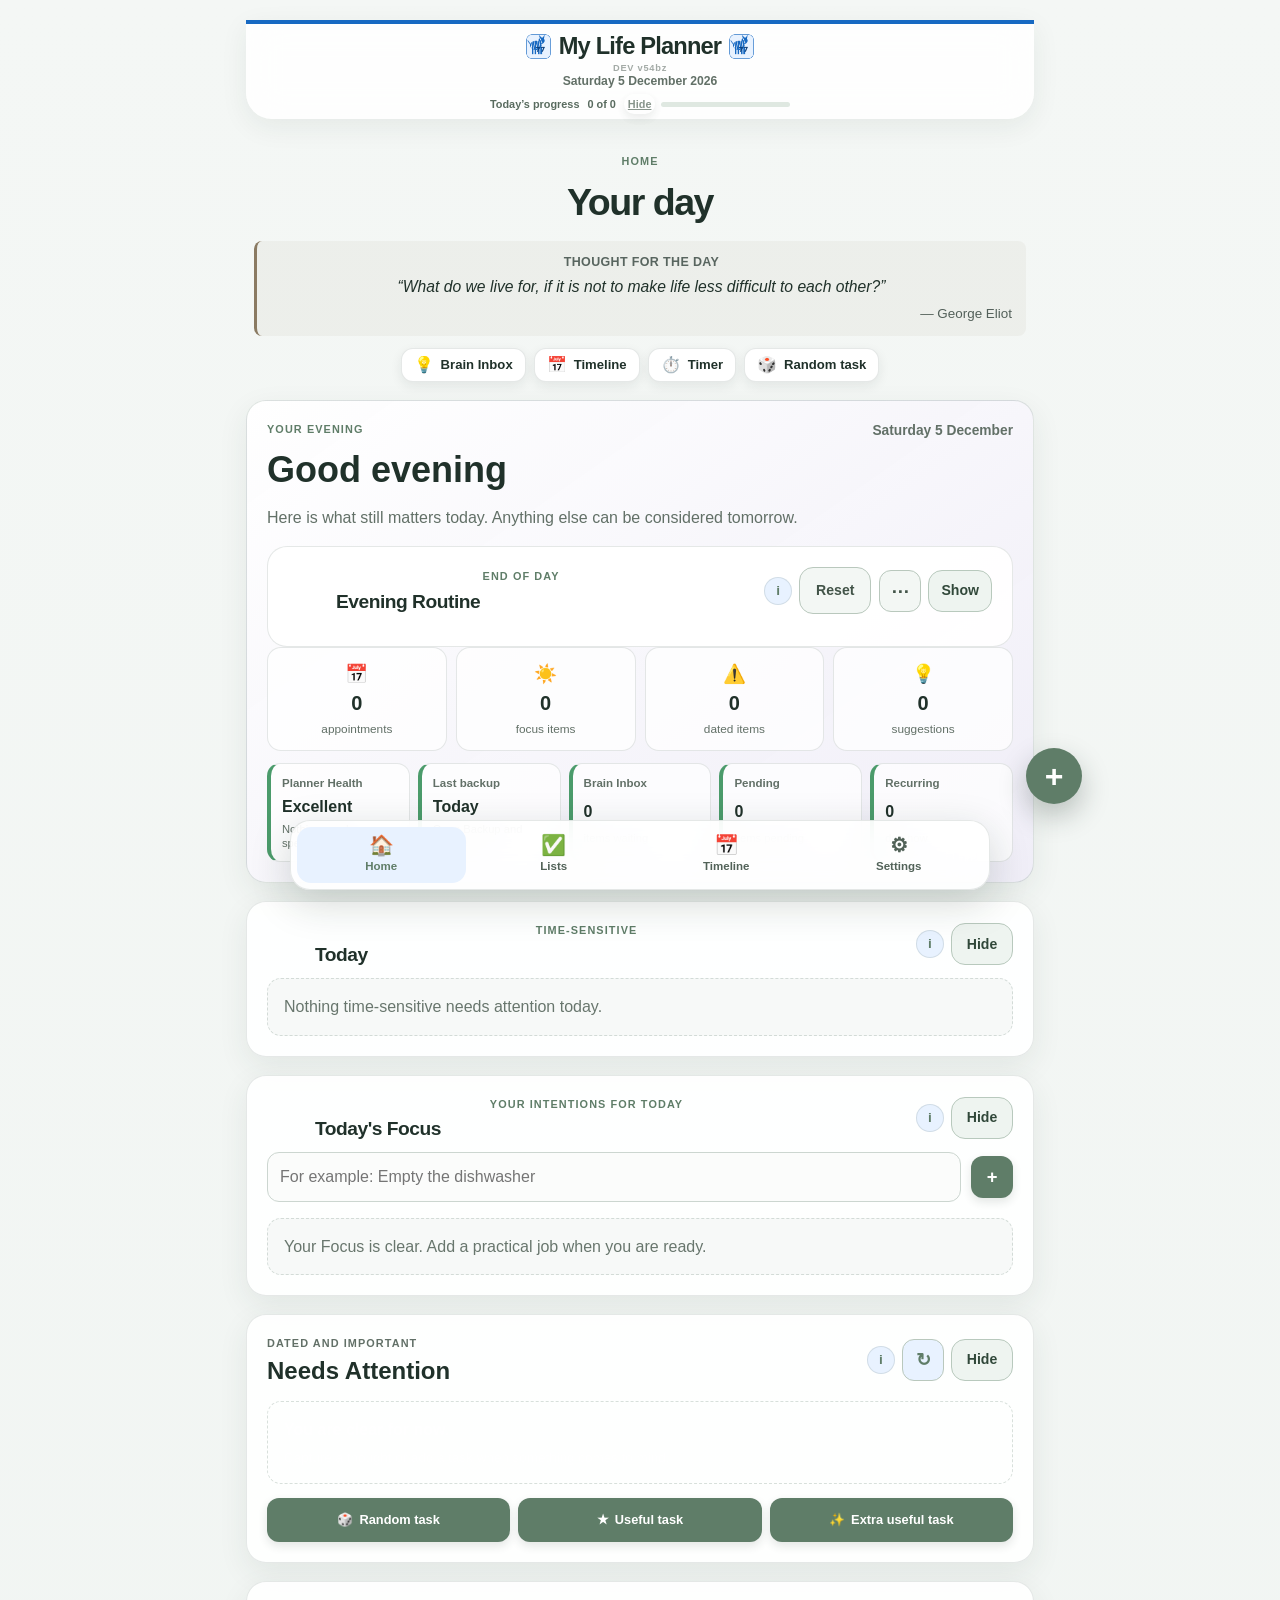
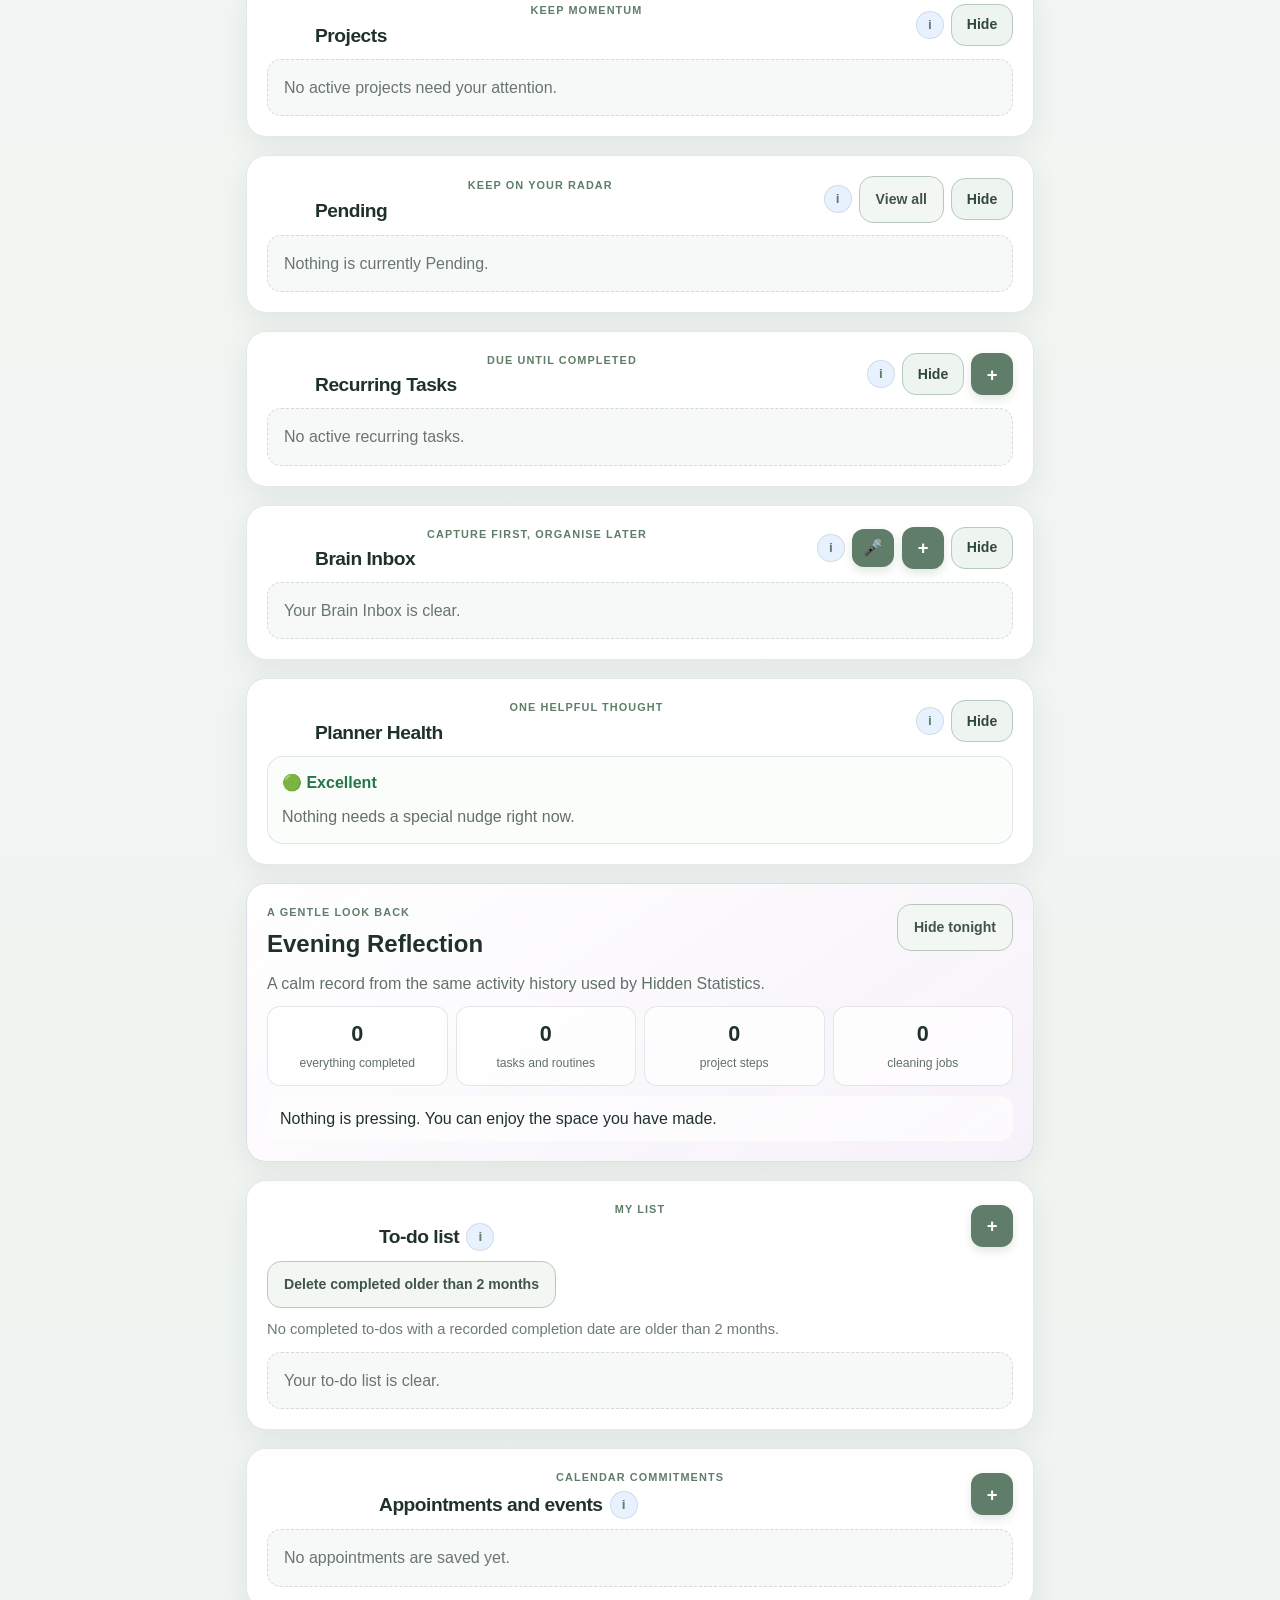
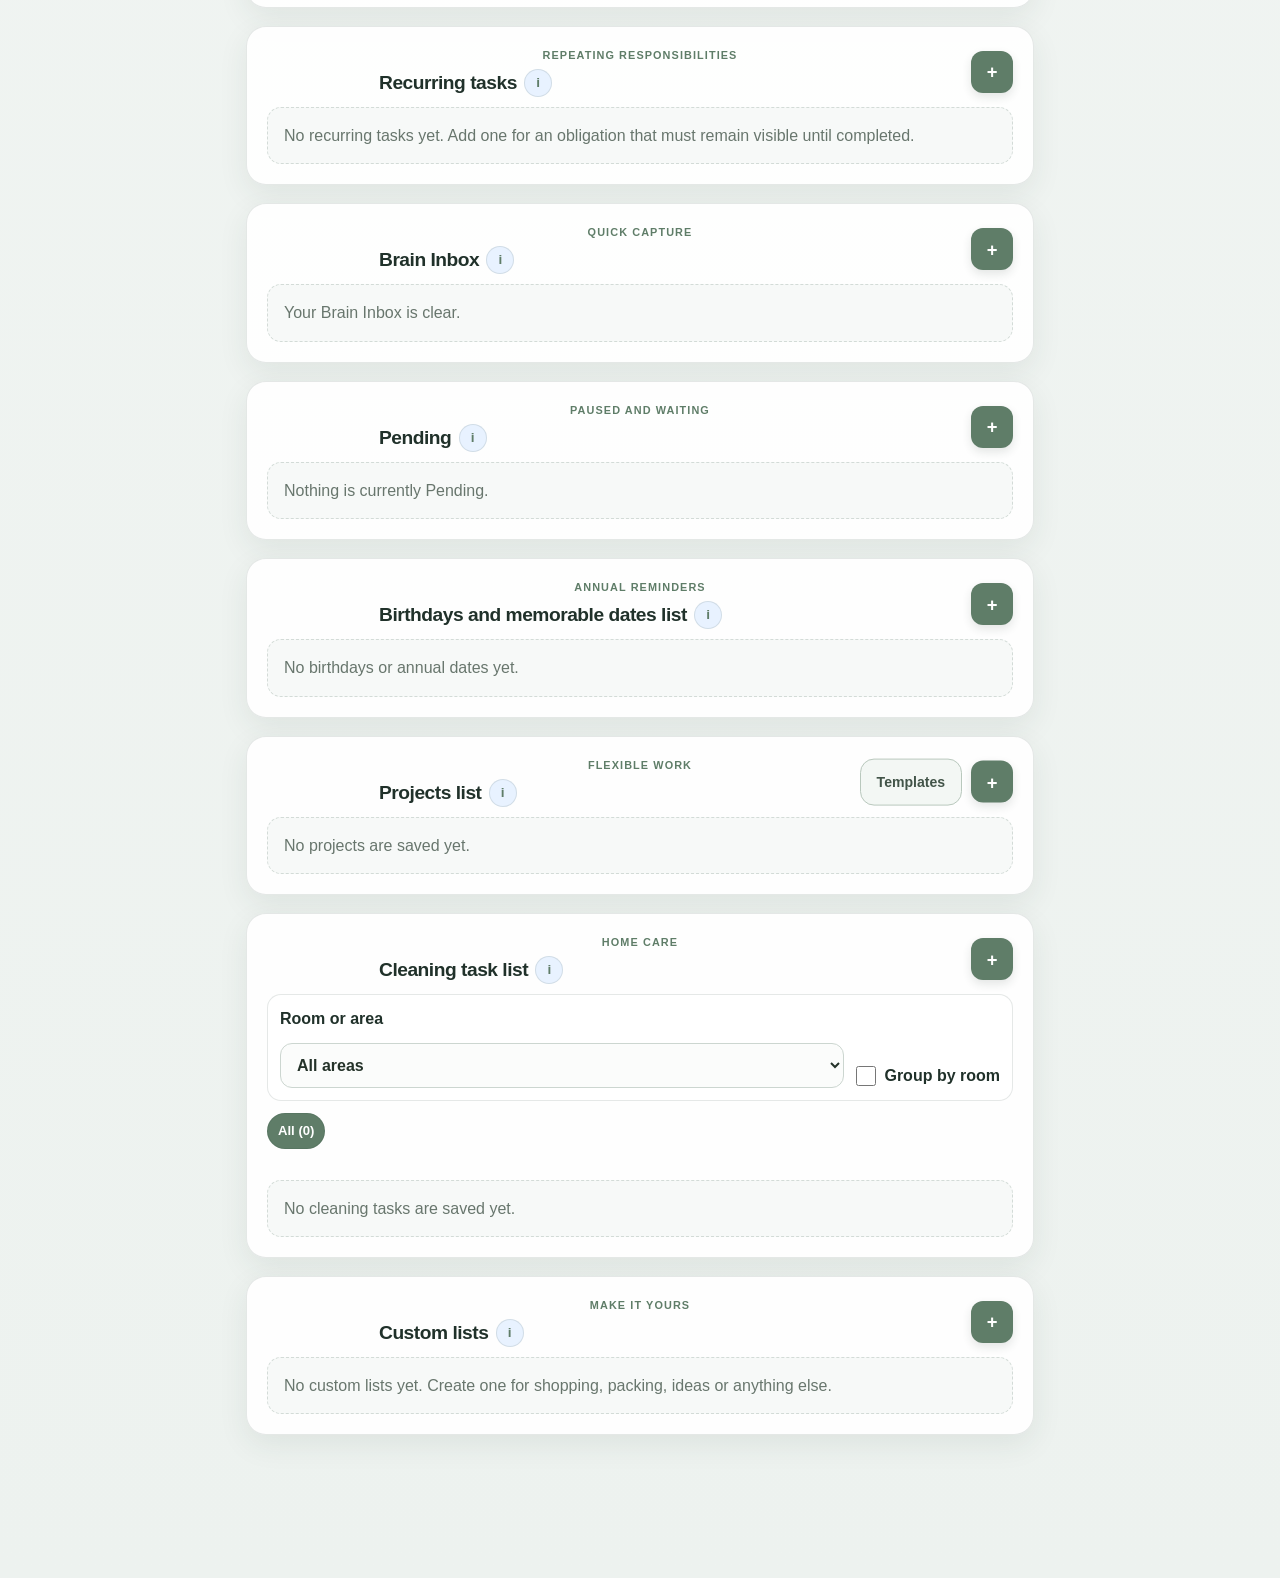
==== commit ea633b7b: "Add files via upload" ====
--- a/index.html
+++ b/index.html
@@ -4,8 +4,8 @@
   <meta charset="UTF-8">
   <meta name="viewport" content="width=device-width, initial-scale=1.0">
   <title>My Life Planner</title>
-  <link rel="stylesheet" href="style.css?v=54by1">
-  <link rel="manifest" href="manifest.json?v=54by1">
+  <link rel="stylesheet" href="style.css?v=54bz">
+  <link rel="manifest" href="manifest.json?v=54bz">
   <meta name="theme-color" content="#1769c2">
   <meta name="apple-mobile-web-app-capable" content="yes">
   <meta name="apple-mobile-web-app-status-bar-style" content="default">
@@ -23,7 +23,7 @@
           <h1 id="plannerTitle" class="brand-title">My Life Planner</h1>
           <img src="icon-192.png" class="header-zebra" alt="" aria-hidden="true">
         </div>
-        <p class="header-version">DEV v54by1</p>
+        <p class="header-version">DEV v54bz</p>
         <p id="todayDate" class="date-line"></p>
       </div>
       <div id="todayProgressPanel" class="compact-progress" aria-label="Today’s progress">
@@ -410,7 +410,7 @@
           </div>
           <div class="card-actions"><a class="secondary-button guide-action-link" href="DEVELOPER_HANDBOOK.pdf" target="_blank" rel="noopener">Developer Handbook</a><button type="button" class="secondary-button" onclick="refreshDeveloperDashboard()">Refresh dashboard</button></div>
         </details>
-        <details class="storage-details settings-section-details" data-settings-section="about"><summary>About My Life Planner</summary><p><strong>Version:</strong> Development v54by1</p><p><strong>Updated:</strong> 5 October 2026</p><p><strong>Designed by Blue Zebra 77</strong></p><p>Updates change the app layout but do not intentionally replace your personal information. Your data stays in this browser unless you export it.</p><h3>Recent changes</h3><ul class="change-log"><li><strong>v54by1</strong> — replaces the unsupported Clock shortcut with manual guidance and shows an in-dialogue Time’s up notice.</li><li><strong>v54bx</strong> — repairs the To-do/project-step “days before” advance-notice window so an eligible future item appears in Home Today — Time Sensitive from the calculated reminder date while retaining its actual deadline.</li><li><strong>v54bt</strong> — repairs Today’s Progress so ordinary To-do completion/reopening refreshes immediately after completion metadata is saved, and due/overdue Cleaning tasks now participate consistently in the day-scoped progress count.</li><li><strong>v54bs</strong> — keeps automatic recovery backups self-contained with Brain Inbox image/document bytes after IndexedDB storage migration, and restores them safely.<br><strong>v54bq</strong> — moves Brain Inbox attachment bytes out of localStorage into IndexedDB while preserving previews, conversions and self-contained Export/Share backups; existing embedded attachments migrate automatically.</li><li><strong>v54ba</strong> — Progress is now “Today’s progress”: only actionable work relevant to today is counted; appointments and routines are excluded, Pending items do not count, and the progress display can be hidden/shown.</li><li><strong>v54ax</strong> — desktop updater/cache repair only; v54aw planner behaviour preserved.</li><li><strong>v54aw</strong> — corrected Lists repair from v54au: Custom Lists now use the actual renderer with no five-item limit, and clearing the real Lists search box immediately restores the complete Lists page.</li><li><strong>v54au</strong> — repairs Home Recurring Upcoming display by using the established recurring data model and active-status compatibility helper.</li><li><strong>v54at</strong> — Home Recurring Tasks now shows overdue items first, then due today, followed by the next three upcoming active recurring tasks.</li><li><strong>v54as</strong> — attachment integrity + To-do cleanup: verified Brain Inbox attachment transfer to To-dos/Appointments, visible Appointment attachment preview, attachment cues in lists, and an explicit cleanup action for completed To-dos older than two months.</li><li><strong>v54ar</strong> — attachment consistency: Brain Inbox preview layout is tidied and image/document attachments are preserved when converting to Projects, To-dos or Appointments.</li><li><strong>v54aq</strong> — Brain Inbox image integrity: attachment previews are directly tappable, images carry into Projects on conversion, remain preserved through Project edits, and can be opened from the Project edit screen.</li><li><strong>v54ap</strong> — reliable daily recovery: automatic snapshots now use IndexedDB, are verified after writing, refresh on app open/save, retain seven dated copies, and report failures visibly instead of silently stopping.</li><li><strong>v54ao</strong> — visual polish only: Pending / Pending — reason labels now use a stronger contrasting text treatment so blocked items are easier to recognise at a glance.</li><li><strong>v54an</strong> — desktop daypart-placement repair: the v54al Home layout now runs after legacy Home optimisers so Daily Rhythm/Evening Routine finishes in the same companion position on desktop and iPhone.</li><li><strong>v54am</strong> — expanded Home project cards now visibly label the current first actionable project step as <strong>Next</strong>; Pending and completed steps are not labelled Next.</li><li><strong>v54al</strong> — Home priority/layout update: Time Sensitive → Today’s Focus → Needs Attention → Projects → Pending → Recurring → Brain Inbox; Daily Rhythm appears collapsed inside the morning/afternoon companion and Evening Routine takes that place when the greeting changes to Good evening.</li><li><strong>v54ak</strong> — replaces the separate Waiting For view with a consolidated Pending view showing Pending to-dos, Pending project steps and preserved standalone Pending notes.</li><li><strong>v54aj</strong> — Pending status is now shown on its own line beneath the normal text/date for ordinary to-dos and project steps on Home, Lists and Timeline. The three-dot menu remains the only Pending control.</li><li><strong>v54aj</strong> — fixes the Pending menu selector so Home replaces the actual .item-menu-anchor menu with the Pending-enabled menu.</li><li><strong>v54aj</strong> — Pending menu consistency: removes the extra inline Pending checkbox and restores the intended ⋯ → Mark pending/Mark active workflow with reason prompt for ordinary to-dos and project steps.</li><li><strong>v54aj</strong> — desktop update repair: published updates are applied automatically using a version-addressed service worker plus a cache-busted reload fallback.</li><li><strong>v54aj</strong> — stabilised Pending/Home build from v54ad with consistent Pending controls, mobile/PWA Home rendering and aligned asset/cache versions.</li><li><strong>v54ad</strong> — renames the bottom Planner tab to Timeline so it matches the Home Timeline shortcut and the Timeline page it opens.</li><li><strong>v54ac</strong> — removes the duplicate This Week section from Home; Timeline → Next 7 Days remains the forward-looking weekly view.</li><li><strong>v54ab</strong> — extends direct Delete from Timeline to every dated item type: to-dos and steps, project steps/deadlines, cleaning tasks, recurring tasks, annual dates and Waiting For, while retaining appointment Delete.</li><li><strong>v54aa</strong> — adds Delete directly to the existing appointment edit dialog, including when opened from Timeline, so an accidental duplicate can be removed without going to Lists.</li><li><strong>v54x</strong> — Ordinary non-recurring to-dos can be marked Pending with an optional reason and returned to Active; completing a Pending to-do clears its Pending state.</li><li><strong>v54w</strong> — Project steps can be marked Pending with an optional reason; Pending steps remain visible but are skipped when the planner selects the project’s Next step.</li><li><strong>v54v</strong> — Today — Time Sensitive shows appointment times and places today’s timed appointments ahead of today’s untimed items, while overdue items remain first.</li><li><strong>v54u</strong> — adds one-level Undo last completion for recurring tasks, restoring the previous occurrence date/count and reversing its activity/statistics entry.</li><li><strong>v54sR2</strong> — repairs the iPhone portrait To-do and To-do-step three-dot menu layout without changing task behaviour.</li><li><strong>v54sR1</strong> — repairs the iPhone portrait Project-step three-dot menu layout without changing task behaviour.</li><li><strong>v54s</strong> — completed ordinary to-dos and to-do steps can now be explicitly reversed with Mark incomplete; completion timestamps and matching activity/statistics records are removed.</li><li><strong>v54r</strong> — project-step completion can now be explicitly reversed with Mark incomplete; the completion timestamp and activity/statistics record are also removed.</li><li><strong>v54q</strong> — adds Move up / Move down controls for project steps only, preserving dates, completion state and all other workflows.</li><li><strong>v54p</strong> — adds a global Home Timer button that reuses the existing Focus Timer without changing task workflows.</li><li><strong>v54o</strong> — restores Birthday / Anniversary to Home Quick Add only.</li><li><strong>v54n</strong> — birthday rollover fix: annual dates now show the true next occurrence year, automatically roll forward after passing, retain the 7-day reminder default and support an optional birth year.</li><li><strong>v54m</strong> — protected render fix: repairs stale Home renderer references that could blank Today, keeps dedicated recurring completion, and improves backup import diagnostics.</li><li><strong>v54g</strong> — recurring completion compatibility fix: restored/legacy recurring records are normalised as active, and completion advances them reliably from Today and Home.</li><li><strong>v54f</strong> — transition-safe PWA updater and recurring workflow update.</li><li><strong>v54e</strong> — introduced the stable worker URL and network version check.</li><li><strong>v54d</strong> — hardens recurring-task completion so Home Today and Recurring Tasks complete-and-advance immediately, shows the next due date confirmation, and lightens Show all/Show less controls.</li><li><strong>v54cR22</strong> — adds optional recurring-task end rules, expandable Home previews and immediate Home/Timeline refresh after recurrence advances.</li><li><strong>v54b</strong> — Smart Projects: dated to-do and project steps appear on Timeline, project deadlines remain milestones, and project management menus stay accessible on iPhone portrait.</li><li><strong>v54b</strong> — adds reusable Project Templates and creates independent projects from a saved workflow with optional step-date offsets.</li><li><strong>v53a Final Polish Patch</strong> — gives iPhone Home titles their own row, moves controls to a consistent second row and makes clearing Lists search immediately restore every list.</li><li><strong>v53a Patch</strong> — restores advanced monthly appointment recurrence, adds both routine Reset controls, renames Evening Routine and completes iPhone heading refinements.</li><li><strong>v53a</strong> — Workflow &amp; Stability: restores accepted Home behaviour, recurrence and Cleaning by Area controls, fixes editing workflows, recurring visibility, reflection counts and daily routine reset.</li><li><strong>v53</strong> — Corrected Workflow Edition: preserves the accepted v52f Home order, collapsible sections, menus and forms while making Today’s Focus Convert move the original only after a successful save.</li><li><strong>v52f</strong> — Polish release: consistent controls and wording, smarter form defaults, improved search shortcuts, friendlier empty states, accessibility and mobile refinements.</li><li><strong>v52e</strong> — Added evening and weekly reflections, gentle encouragement, planner memory patterns and optional hidden statistics.</li><li><strong>v52c</strong> — Added a time-aware Morning Brief and calm Home summary cards for Planner Health, backup recency, Brain Inbox, Waiting For and recurring responsibilities.</li><li><strong>v52b</strong> — Planner Health 2.0, considerate habit suggestions and an in-app Help &amp; Guides centre.</li><li><strong>v52a</strong> — Calm Interface corrected build: information buttons across Lists and Planner, improved Home order and compact headings, and duplicate suppression between Today and Needs Attention.</li><li><strong>v51</strong> — Production release consolidating safe migrations, advanced recurrence, tags, Today’s Focus workspace, focus timer, Convert, Quick Add, Planner Health, calmer Home ordering and collapsible Settings.</li><li><strong>v50</strong> — Added recurring tasks that remain overdue until completed, with daily, weekly, monthly and yearly schedules.</li><li><strong>v49</strong> — Added Today's Focus, collapsible Home sections, collapsible project steps, improved Lists search/reset and better completed custom-list behaviour.</li><li><strong>v47</strong> — Restored reliable Lists search and retained the v46 stability fixes.</li><li><strong>v46</strong> — Consolidated automatic image handling, attachment previews, Quick Actions, flexible appointment repeats, version verification and the Developer Dashboard.</li><li><strong>v43</strong> — Added automatic image resizing, in-app attachment previews and a Quick Actions helper for opening Brain Inbox directly.</li><li><strong>v42</strong> — Expanded the Lists drawer so its choices are clearly visible, added a More Lists scroll cue when needed, and anchored the control to the planner edge on wide screens.</li><li><strong>v40</strong> — Rebuilt Lists navigation as a closed-by-default right-side drawer that resets correctly on rotation and resizing, with a close button on iPhone and MacBook.</li><li><strong>v39</strong> — Added a close control and improved iPhone landscape Lists navigation scrolling and placement.</li><li><strong>v38</strong> — Added responsive side-mounted Lists navigation, corrected section scroll positioning and made Custom List Save close the editor.</li><li><strong>v37</strong> — Moved Lists navigation to a sticky top position and reduced the Planner header and progress area.</li><li><strong>v36</strong> — Compact Home shortcuts, permanently anchored Lists navigation and clearer mobile access to every list.</li><li><strong>v36</strong> — Improved iPhone Timeline controls, added Home shortcuts, floating Lists navigation and polished custom-list editing.</li><li><strong>v34</strong> — Corrected first-load Timeline rendering, added custom lists and aligned section headings consistently.</li><li><strong>v33</strong> — Earlier Timeline initial-load correction.</li><li><strong>v32</strong> — Unified Timeline with Today, Tomorrow, Next 7 Days, This Month and All Upcoming filters.</li><li><strong>v30</strong> — Brain Inbox core: timestamped capture, categories and status, editing, processing, and safe conversion to To-do, Project, Appointment or Waiting For.</li><li><strong>v29</strong> — Rebuilt the Lists shortcuts with permanent visible text labels.</li><li><strong>v28</strong> — Added distinct font choices and Home-on-return behaviour.</li><li><strong>v27</strong> — Fixed Lists-menu opening, made font changes immediate and distinctive, and restored Home as the opening page.</li><li><strong>v26</strong> — Collapsible Lists, named section controls, centred headings and clearer font choices.</li><li><strong>v25</strong> — Corrected header version, optional appointment end time and simplified bottom navigation.</li><li><strong>v24</strong> — Appointment meeting links, improved editor and clearer appointment cards.</li><li><strong>v23</strong> — Settings controls and customisation persistence.</li><li><strong>v22</strong> — Compact three-dot menus for Lists.</li><li><strong>v21</strong> — Centred personalised header.</li><li><strong>v20</strong> — Code-quality cleanup.</li><li><strong>v19</strong> — Stable rendering fix.</li></ul></details>
+        <details class="storage-details settings-section-details" data-settings-section="about"><summary>About My Life Planner</summary><p><strong>Version:</strong> Development v54bz</p><p><strong>Updated:</strong> 16 November 2026</p><p><strong>Designed by Blue Zebra 77</strong></p><p>Updates change the app layout but do not intentionally replace your personal information. Your data stays in this browser unless you export it.</p><h3>Recent changes</h3><ul class="change-log"><li><strong>v54bz</strong> — Today — Time Sensitive now shows overdue and due-today items only; future-dated advance notices remain in forward-looking views. Progress counting is unchanged because ordinary future-dated To-dos and steps were already excluded.</li><li><strong>v54by1</strong> — replaces the unsupported Clock shortcut with manual guidance and shows an in-dialogue Time’s up notice.</li><li><strong>v54bx</strong> — repairs the To-do/project-step “days before” advance-notice window so an eligible future item appears in Home Today — Time Sensitive from the calculated reminder date while retaining its actual deadline.</li><li><strong>v54bt</strong> — repairs Today’s Progress so ordinary To-do completion/reopening refreshes immediately after completion metadata is saved, and due/overdue Cleaning tasks now participate consistently in the day-scoped progress count.</li><li><strong>v54bs</strong> — keeps automatic recovery backups self-contained with Brain Inbox image/document bytes after IndexedDB storage migration, and restores them safely.<br><strong>v54bq</strong> — moves Brain Inbox attachment bytes out of localStorage into IndexedDB while preserving previews, conversions and self-contained Export/Share backups; existing embedded attachments migrate automatically.</li><li><strong>v54ba</strong> — Progress is now “Today’s progress”: only actionable work relevant to today is counted; appointments and routines are excluded, Pending items do not count, and the progress display can be hidden/shown.</li><li><strong>v54ax</strong> — desktop updater/cache repair only; v54aw planner behaviour preserved.</li><li><strong>v54aw</strong> — corrected Lists repair from v54au: Custom Lists now use the actual renderer with no five-item limit, and clearing the real Lists search box immediately restores the complete Lists page.</li><li><strong>v54au</strong> — repairs Home Recurring Upcoming display by using the established recurring data model and active-status compatibility helper.</li><li><strong>v54at</strong> — Home Recurring Tasks now shows overdue items first, then due today, followed by the next three upcoming active recurring tasks.</li><li><strong>v54as</strong> — attachment integrity + To-do cleanup: verified Brain Inbox attachment transfer to To-dos/Appointments, visible Appointment attachment preview, attachment cues in lists, and an explicit cleanup action for completed To-dos older than two months.</li><li><strong>v54ar</strong> — attachment consistency: Brain Inbox preview layout is tidied and image/document attachments are preserved when converting to Projects, To-dos or Appointments.</li><li><strong>v54aq</strong> — Brain Inbox image integrity: attachment previews are directly tappable, images carry into Projects on conversion, remain preserved through Project edits, and can be opened from the Project edit screen.</li><li><strong>v54ap</strong> — reliable daily recovery: automatic snapshots now use IndexedDB, are verified after writing, refresh on app open/save, retain seven dated copies, and report failures visibly instead of silently stopping.</li><li><strong>v54ao</strong> — visual polish only: Pending / Pending — reason labels now use a stronger contrasting text treatment so blocked items are easier to recognise at a glance.</li><li><strong>v54an</strong> — desktop daypart-placement repair: the v54al Home layout now runs after legacy Home optimisers so Daily Rhythm/Evening Routine finishes in the same companion position on desktop and iPhone.</li><li><strong>v54am</strong> — expanded Home project cards now visibly label the current first actionable project step as <strong>Next</strong>; Pending and completed steps are not labelled Next.</li><li><strong>v54al</strong> — Home priority/layout update: Time Sensitive → Today’s Focus → Needs Attention → Projects → Pending → Recurring → Brain Inbox; Daily Rhythm appears collapsed inside the morning/afternoon companion and Evening Routine takes that place when the greeting changes to Good evening.</li><li><strong>v54ak</strong> — replaces the separate Waiting For view with a consolidated Pending view showing Pending to-dos, Pending project steps and preserved standalone Pending notes.</li><li><strong>v54aj</strong> — Pending status is now shown on its own line beneath the normal text/date for ordinary to-dos and project steps on Home, Lists and Timeline. The three-dot menu remains the only Pending control.</li><li><strong>v54aj</strong> — fixes the Pending menu selector so Home replaces the actual .item-menu-anchor menu with the Pending-enabled menu.</li><li><strong>v54aj</strong> — Pending menu consistency: removes the extra inline Pending checkbox and restores the intended ⋯ → Mark pending/Mark active workflow with reason prompt for ordinary to-dos and project steps.</li><li><strong>v54aj</strong> — desktop update repair: published updates are applied automatically using a version-addressed service worker plus a cache-busted reload fallback.</li><li><strong>v54aj</strong> — stabilised Pending/Home build from v54ad with consistent Pending controls, mobile/PWA Home rendering and aligned asset/cache versions.</li><li><strong>v54ad</strong> — renames the bottom Planner tab to Timeline so it matches the Home Timeline shortcut and the Timeline page it opens.</li><li><strong>v54ac</strong> — removes the duplicate This Week section from Home; Timeline → Next 7 Days remains the forward-looking weekly view.</li><li><strong>v54ab</strong> — extends direct Delete from Timeline to every dated item type: to-dos and steps, project steps/deadlines, cleaning tasks, recurring tasks, annual dates and Waiting For, while retaining appointment Delete.</li><li><strong>v54aa</strong> — adds Delete directly to the existing appointment edit dialog, including when opened from Timeline, so an accidental duplicate can be removed without going to Lists.</li><li><strong>v54x</strong> — Ordinary non-recurring to-dos can be marked Pending with an optional reason and returned to Active; completing a Pending to-do clears its Pending state.</li><li><strong>v54w</strong> — Project steps can be marked Pending with an optional reason; Pending steps remain visible but are skipped when the planner selects the project’s Next step.</li><li><strong>v54v</strong> — Today — Time Sensitive shows appointment times and places today’s timed appointments ahead of today’s untimed items, while overdue items remain first.</li><li><strong>v54u</strong> — adds one-level Undo last completion for recurring tasks, restoring the previous occurrence date/count and reversing its activity/statistics entry.</li><li><strong>v54sR2</strong> — repairs the iPhone portrait To-do and To-do-step three-dot menu layout without changing task behaviour.</li><li><strong>v54sR1</strong> — repairs the iPhone portrait Project-step three-dot menu layout without changing task behaviour.</li><li><strong>v54s</strong> — completed ordinary to-dos and to-do steps can now be explicitly reversed with Mark incomplete; completion timestamps and matching activity/statistics records are removed.</li><li><strong>v54r</strong> — project-step completion can now be explicitly reversed with Mark incomplete; the completion timestamp and activity/statistics record are also removed.</li><li><strong>v54q</strong> — adds Move up / Move down controls for project steps only, preserving dates, completion state and all other workflows.</li><li><strong>v54p</strong> — adds a global Home Timer button that reuses the existing Focus Timer without changing task workflows.</li><li><strong>v54o</strong> — restores Birthday / Anniversary to Home Quick Add only.</li><li><strong>v54n</strong> — birthday rollover fix: annual dates now show the true next occurrence year, automatically roll forward after passing, retain the 7-day reminder default and support an optional birth year.</li><li><strong>v54m</strong> — protected render fix: repairs stale Home renderer references that could blank Today, keeps dedicated recurring completion, and improves backup import diagnostics.</li><li><strong>v54g</strong> — recurring completion compatibility fix: restored/legacy recurring records are normalised as active, and completion advances them reliably from Today and Home.</li><li><strong>v54f</strong> — transition-safe PWA updater and recurring workflow update.</li><li><strong>v54e</strong> — introduced the stable worker URL and network version check.</li><li><strong>v54d</strong> — hardens recurring-task completion so Home Today and Recurring Tasks complete-and-advance immediately, shows the next due date confirmation, and lightens Show all/Show less controls.</li><li><strong>v54cR22</strong> — adds optional recurring-task end rules, expandable Home previews and immediate Home/Timeline refresh after recurrence advances.</li><li><strong>v54b</strong> — Smart Projects: dated to-do and project steps appear on Timeline, project deadlines remain milestones, and project management menus stay accessible on iPhone portrait.</li><li><strong>v54b</strong> — adds reusable Project Templates and creates independent projects from a saved workflow with optional step-date offsets.</li><li><strong>v53a Final Polish Patch</strong> — gives iPhone Home titles their own row, moves controls to a consistent second row and makes clearing Lists search immediately restore every list.</li><li><strong>v53a Patch</strong> — restores advanced monthly appointment recurrence, adds both routine Reset controls, renames Evening Routine and completes iPhone heading refinements.</li><li><strong>v53a</strong> — Workflow &amp; Stability: restores accepted Home behaviour, recurrence and Cleaning by Area controls, fixes editing workflows, recurring visibility, reflection counts and daily routine reset.</li><li><strong>v53</strong> — Corrected Workflow Edition: preserves the accepted v52f Home order, collapsible sections, menus and forms while making Today’s Focus Convert move the original only after a successful save.</li><li><strong>v52f</strong> — Polish release: consistent controls and wording, smarter form defaults, improved search shortcuts, friendlier empty states, accessibility and mobile refinements.</li><li><strong>v52e</strong> — Added evening and weekly reflections, gentle encouragement, planner memory patterns and optional hidden statistics.</li><li><strong>v52c</strong> — Added a time-aware Morning Brief and calm Home summary cards for Planner Health, backup recency, Brain Inbox, Waiting For and recurring responsibilities.</li><li><strong>v52b</strong> — Planner Health 2.0, considerate habit suggestions and an in-app Help &amp; Guides centre.</li><li><strong>v52a</strong> — Calm Interface corrected build: information buttons across Lists and Planner, improved Home order and compact headings, and duplicate suppression between Today and Needs Attention.</li><li><strong>v51</strong> — Production release consolidating safe migrations, advanced recurrence, tags, Today’s Focus workspace, focus timer, Convert, Quick Add, Planner Health, calmer Home ordering and collapsible Settings.</li><li><strong>v50</strong> — Added recurring tasks that remain overdue until completed, with daily, weekly, monthly and yearly schedules.</li><li><strong>v49</strong> — Added Today's Focus, collapsible Home sections, collapsible project steps, improved Lists search/reset and better completed custom-list behaviour.</li><li><strong>v47</strong> — Restored reliable Lists search and retained the v46 stability fixes.</li><li><strong>v46</strong> — Consolidated automatic image handling, attachment previews, Quick Actions, flexible appointment repeats, version verification and the Developer Dashboard.</li><li><strong>v43</strong> — Added automatic image resizing, in-app attachment previews and a Quick Actions helper for opening Brain Inbox directly.</li><li><strong>v42</strong> — Expanded the Lists drawer so its choices are clearly visible, added a More Lists scroll cue when needed, and anchored the control to the planner edge on wide screens.</li><li><strong>v40</strong> — Rebuilt Lists navigation as a closed-by-default right-side drawer that resets correctly on rotation and resizing, with a close button on iPhone and MacBook.</li><li><strong>v39</strong> — Added a close control and improved iPhone landscape Lists navigation scrolling and placement.</li><li><strong>v38</strong> — Added responsive side-mounted Lists navigation, corrected section scroll positioning and made Custom List Save close the editor.</li><li><strong>v37</strong> — Moved Lists navigation to a sticky top position and reduced the Planner header and progress area.</li><li><strong>v36</strong> — Compact Home shortcuts, permanently anchored Lists navigation and clearer mobile access to every list.</li><li><strong>v36</strong> — Improved iPhone Timeline controls, added Home shortcuts, floating Lists navigation and polished custom-list editing.</li><li><strong>v34</strong> — Corrected first-load Timeline rendering, added custom lists and aligned section headings consistently.</li><li><strong>v33</strong> — Earlier Timeline initial-load correction.</li><li><strong>v32</strong> — Unified Timeline with Today, Tomorrow, Next 7 Days, This Month and All Upcoming filters.</li><li><strong>v30</strong> — Brain Inbox core: timestamped capture, categories and status, editing, processing, and safe conversion to To-do, Project, Appointment or Waiting For.</li><li><strong>v29</strong> — Rebuilt the Lists shortcuts with permanent visible text labels.</li><li><strong>v28</strong> — Added distinct font choices and Home-on-return behaviour.</li><li><strong>v27</strong> — Fixed Lists-menu opening, made font changes immediate and distinctive, and restored Home as the opening page.</li><li><strong>v26</strong> — Collapsible Lists, named section controls, centred headings and clearer font choices.</li><li><strong>v25</strong> — Corrected header version, optional appointment end time and simplified bottom navigation.</li><li><strong>v24</strong> — Appointment meeting links, improved editor and clearer appointment cards.</li><li><strong>v23</strong> — Settings controls and customisation persistence.</li><li><strong>v22</strong> — Compact three-dot menus for Lists.</li><li><strong>v21</strong> — Centred personalised header.</li><li><strong>v20</strong> — Code-quality cleanup.</li><li><strong>v19</strong> — Stable rendering fix.</li></ul></details>
       </div>
     </dialog>
 
@@ -778,6 +778,6 @@
     <div class="dialog-actions"><button type="button" class="secondary-button" onclick="downloadCurrentAttachment()">Download copy</button><button type="button" onclick="closeAttachmentViewer()">Close</button></div>
   </dialog>
 
-  <script src="app.js?v=54by1"></script>
+  <script src="app.js?v=54bz"></script>
 </body>
 </html>
